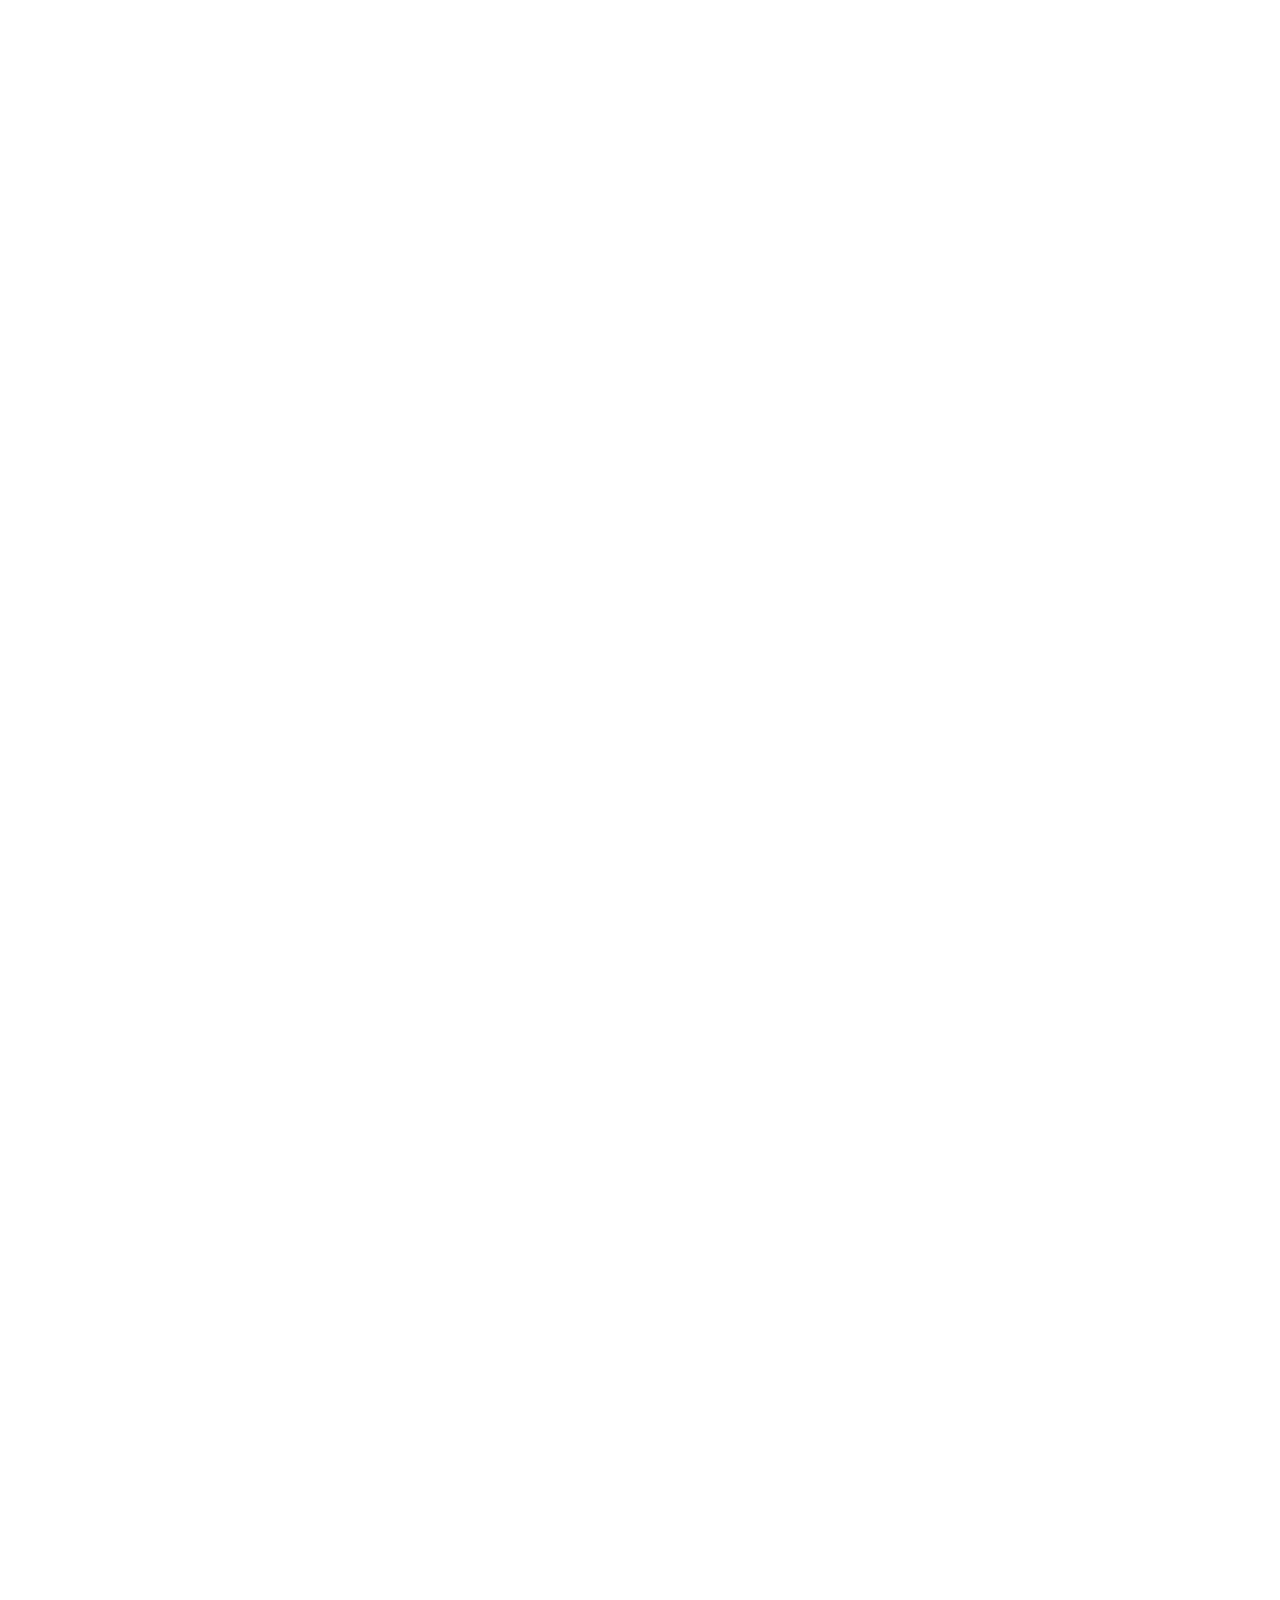
==== index.html @ 9fad54c3 "Update index.html" ====
<!DOCTYPE html>
<html lang="ru">

<head>

    <meta charset="UTF-8">

    <meta
        name="viewport"
        content="width=device-width, initial-scale=1.0"
    >

    <title>ZXCAER</title>

    <link
        rel="stylesheet"
        href="style.css"
    >


<style id="zxcaer-footer-social-style">
/* Footer — компактные соцсети как на референсе */
footer.zxcaer-footer {
    width: 100% !important;
    min-height: 180px !important;
    height: 180px !important;
    margin: 0 !important;
    padding: 0 24px 28px !important;
    background: #fff !important;
    color: #111 !important;
    border-top: 1px solid #dedede !important;
    display: flex !important;
    flex-direction: column !important;
    align-items: center !important;
    justify-content: space-between !important;
    box-sizing: border-box !important;
}

.zxcaer-footer-socials {
    width: 100%;
    padding-top: 16px;
    display: flex;
    align-items: center;
    justify-content: center;
    gap: 22px;
}

.zxcaer-footer-social {
    width: 22px !important;
    height: 22px !important;
    padding: 0 !important;
    margin: 0 !important;
    display: inline-flex !important;
    align-items: center !important;
    justify-content: center !important;
    color: #111 !important;
    background: transparent !important;
    border: 0 !important;
    box-shadow: none !important;
    text-decoration: none !important;
    transition: transform .2s ease, opacity .2s ease !important;
}

.zxcaer-footer-social svg {
    width: 18px !important;
    height: 18px !important;
    display: block !important;
    fill: currentColor !important;
    stroke: currentColor !important;
}

.zxcaer-footer-social:hover {
    transform: translateY(-2px) !important;
    opacity: .65 !important;
}

.zxcaer-footer-bottom {
    display: flex;
    align-items: center;
    justify-content: center;
    flex-wrap: wrap;
    gap: 9px;
    color: #777;
    font-size: 10px;
    line-height: 1.5;
    letter-spacing: .02em;
    text-align: center;
}

.zxcaer-footer-bottom span {
    white-space: nowrap;
}

@media (max-width: 600px) {
    footer.zxcaer-footer {
        min-height: 150px !important;
        height: 150px !important;
        padding-bottom: 20px !important;
    }

    .zxcaer-footer-socials {
        gap: 18px;
        padding-top: 14px;
    }

    .zxcaer-footer-bottom {
        font-size: 9px;
        gap: 6px;
    }
}
</style>


<style id="zxcaer-footer-v2-style">
footer.zxcaer-footer {
    min-height: 205px !important;
    height: 205px !important;
    padding: 0 24px 36px !important;
    justify-content: space-between !important;
}

.zxcaer-footer-socials {
    padding-top: 20px !important;
    gap: 24px !important;
}

.zxcaer-footer-social {
    width: 24px !important;
    height: 24px !important;
    color: #111 !important;
}

.zxcaer-footer-social svg {
    width: 20px !important;
    height: 20px !important;
}

.zxcaer-footer-bottom {
    width: 100%;
    max-width: 1100px;
    gap: 8px !important;
    color: #777 !important;
    font-size: 10px !important;
}

.zxcaer-footer-policy {
    color: #777 !important;
    text-decoration: none !important;
    transition: color .2s ease !important;
}

.zxcaer-footer-policy:hover {
    color: #111 !important;
}

@media (max-width: 700px) {
    footer.zxcaer-footer {
        height: auto !important;
        min-height: 185px !important;
        padding: 0 16px 25px !important;
    }

    .zxcaer-footer-socials {
        padding-top: 18px !important;
        gap: 20px !important;
    }

    .zxcaer-footer-bottom {
        max-width: 360px;
        line-height: 1.9 !important;
    }
}
</style>


<style id="zxcaer-policy-modal-style">
.zxcaer-policy-overlay{
    position:fixed;
    inset:0;
    background:rgba(0,0,0,.48);
    display:none;
    align-items:center;
    justify-content:center;
    z-index:100000;
    padding:20px;
    backdrop-filter:blur(4px);
}
.zxcaer-policy-overlay.is-open{display:flex;}
.zxcaer-policy-modal{
    position:relative;
    width:min(760px,100%);
    max-height:min(720px,calc(100vh - 40px));
    overflow:auto;
    background:#fff;
    color:#111;
    border:1px solid #ddd;
    box-shadow:0 24px 80px rgba(0,0,0,.2);
    padding:34px 38px 38px;
}
.zxcaer-policy-close{
    position:absolute;
    top:12px;
    right:14px;
    width:34px;
    height:34px;
    border:0;
    background:transparent;
    color:#111;
    font-size:25px;
    line-height:1;
    cursor:pointer;
}
.zxcaer-policy-kicker{
    margin:0 0 8px;
    color:#888;
    font-size:9px;
    letter-spacing:.18em;
    text-transform:uppercase;
}
.zxcaer-policy-title{
    margin:0 0 24px;
    font-size:24px;
    font-weight:500;
    letter-spacing:-.02em;
}
.zxcaer-policy-content{
    color:#555;
    font-size:13px;
    line-height:1.75;
}
.zxcaer-policy-content h3{
    margin:22px 0 7px;
    color:#111;
    font-size:13px;
    font-weight:600;
}
.zxcaer-policy-content p{margin:0 0 10px;}
.zxcaer-policy-content ul{margin:7px 0 14px;padding-left:20px;}
.zxcaer-policy-content li{margin:4px 0;}
body.zxcaer-policy-lock{overflow:hidden;}
@media(max-width:600px){
    .zxcaer-policy-overlay{padding:10px;}
    .zxcaer-policy-modal{
        max-height:calc(100vh - 20px);
        padding:28px 20px 24px;
    }
    .zxcaer-policy-title{font-size:20px;padding-right:28px;}
    .zxcaer-policy-content{font-size:12px;line-height:1.65;}
}
</style>


<style id="zxcaer-discount-position-fix">
/* DISCOUNT BADGE — RIGHT TOP, STATUS STAYS LEFT */
.product-image {
    position: relative !important;
}
.product-image .product-status-badge {
    left: 18px !important;
    right: auto !important;
    top: 18px !important;
    z-index: 100 !important;
}
.product-image .product-discount-badge {
    position: absolute !important;
    top: 18px !important;
    right: 18px !important;
    left: auto !important;
    bottom: auto !important;
    z-index: 99999 !important;
    display: inline-flex !important;
    visibility: visible !important;
    opacity: 1 !important;
    transform: none !important;
    pointer-events: none !important;
    align-items: center !important;
    justify-content: center !important;
    min-height: 28px !important;
    padding: 0 12px !important;
    border-radius: 999px !important;
    background: #e52b2b !important;
    color: #fff !important;
    font-size: 10px !important;
    font-weight: 700 !important;
    line-height: 1 !important;
    white-space: nowrap !important;
    box-sizing: border-box !important;
}
@media (max-width: 600px) {
    .product-image .product-discount-badge {
        top: 12px !important;
        right: 12px !important;
    }
    .product-image .product-status-badge {
        top: 12px !important;
        left: 12px !important;
    }
}
</style>
<script>
(function(){
    function fixDiscountBadges(){
        document.querySelectorAll('.product-image').forEach(function(box){
            var badge = box.querySelector('.product-discount-badge');
            if(!badge) return;
            badge.style.setProperty('position','absolute','important');
            badge.style.setProperty('top', window.innerWidth <= 600 ? '12px' : '18px','important');
            badge.style.setProperty('right', window.innerWidth <= 600 ? '12px' : '18px','important');
            badge.style.setProperty('left','auto','important');
            badge.style.setProperty('z-index','99999','important');
            badge.style.setProperty('display','inline-flex','important');
            badge.style.setProperty('visibility','visible','important');
            badge.style.setProperty('opacity','1','important');
        });
    }
    document.addEventListener('DOMContentLoaded', fixDiscountBadges);
    window.addEventListener('load', fixDiscountBadges);
    setTimeout(fixDiscountBadges, 500);
    setTimeout(fixDiscountBadges, 1500);
    setTimeout(fixDiscountBadges, 3000);
    new MutationObserver(fixDiscountBadges).observe(document.body,{childList:true,subtree:true});
})();
</script>

</head>

<body>
    <div id="siteIntro">
    <div id="siteIntroContent">
        <div id="siteIntroLogo"><img src="images/loading-logo.png" alt="ZXCAER"></div>
        <div id="siteIntroLoading">ЗАГРУЗКА</div>
    </div>
</div>

<script>
(function () {
    window.addEventListener("pageshow", function () {
        let showReturnLoader = false;
        try {
            showReturnLoader = sessionStorage.getItem("zxcaerShowReturnLoader") === "1";
            if (showReturnLoader) sessionStorage.removeItem("zxcaerShowReturnLoader");
        } catch (error) {}
        if (!showReturnLoader) return;

        let intro = document.getElementById("siteIntro");
        if (!intro) {
            intro = document.createElement("div");
            intro.id = "siteIntro";
            intro.innerHTML = '<div id="siteIntroContent"><div id="siteIntroLogo"><img src="images/loading-logo.png" alt="ZXCAER"></div><div id="siteIntroLoading">ЗАГРУЗКА</div></div>';
            document.body.appendChild(intro);
        }
        intro.classList.remove("hide");
        window.setTimeout(function () {
            intro.classList.add("hide");
            window.setTimeout(function () {
                if (intro.parentNode) intro.remove();
            }, 900);
        }, 1500);
    });
})();
</script>

<div class="page-loader"></div>


<!-- =========================================
     CART OVERLAY
========================================= -->

<div
    class="cart-overlay"
    id="cartOverlay"
></div>


<!-- =========================================
     PRODUCT MODAL OVERLAY
========================================= -->

<div
    class="product-modal-overlay"
    id="productModalOverlay"
></div>


<!-- =========================================
     ORDER MODAL OVERLAY
========================================= -->

<div
    class="order-modal-overlay"
    id="orderModalOverlay"
></div>


<!-- =========================================
     PRODUCT MODAL
========================================= -->

<div
    class="product-modal"
    id="productModal"
>

    <button
        class="product-modal-close"
        id="productModalClose"
    >
        ×
    </button>


    <div class="product-modal-content">


        <div class="product-modal-image">

            <img
                id="modalProductImage"
                src=""
                alt=""
            >

        </div>


        <div class="product-modal-info">


            <div>

                <div
                    class="modal-product-name"
                    id="modalProductName"
                >
                    ZXCAER - ZIP
                </div>

                <div
                    class="modal-product-price"
                    id="modalProductPrice"
                >
                    ₴2,300.00
                </div>

            </div>


            <div class="modal-section">

                <h3>
                    Best quality / найкраща якість
                </h3>

                <ul>

                    <li>
                        преміум тканина 100% хлопок
                    </li>

                    <li>
                        вишивка
                    </li>

                    <li>
                        фірмова упаковка
                    </li>

                    <li>
                        бірки
                    </li>

                </ul>

            </div>


            <div class="modal-section">

                <h3>
                    ПРАННЯ 30°C
                </h3>

                <ul>

                    <li>
                        ПРАТИ НАВИВОРІТ
                    </li>

                    <li>
                        НЕ ВІДБІЛЮВАТИ
                    </li>

                    <li>
                        ТЕМНІ КОЛЬОРИ ОКРЕМО
                    </li>

                </ul>

            </div>


            <button
                class="modal-add-button"
                id="modalAddButton"
            >
                ADD TO CART
            </button>


        </div>

    </div>

</div>


<!-- =========================================
     ORDER MODAL
========================================= -->

<div
    class="order-modal"
    id="orderModal"
>

    <button
        class="order-modal-close"
        id="orderModalClose"
    >
        ×
    </button>


    <div class="order-modal-inner">


        <div class="order-modal-title">

            <span>
                CHECKOUT
            </span>

            <h2>
                ОФОРМЛЕНИЕ ЗАКАЗА
            </h2>

        </div>


        <form
            id="orderForm"
            autocomplete="on"
        >


            <!-- PERSONAL DATA -->

            <div class="order-form-section">

                <div class="order-section-title">
                    КОНТАКТНЫЕ ДАННЫЕ
                </div>


                <label>

                    <span>ІМ’Я *</span>
                    <input type="text" id="customerName" name="firstName"
                           placeholder="Ваше ім’я" autocomplete="given-name" required>

                </label>

                <label>

                    <span>ПРІЗВИЩЕ *</span>
                    <input type="text" id="customerSurname" name="surname"
                           placeholder="Ваше прізвище" autocomplete="family-name" required>

                </label>


                <label>

                    <span>
                        ТЕЛЕФОН *
                    </span>

                    <input
                        type="tel"
                        id="customerPhone"
                        name="phone"
                        placeholder="+380 XX XXX XX XX"
                        required
                    >

                </label>


                <label>

                    <span>
                        TELEGRAM USERNAME *
                    </span>

                    <input
                        type="text"
                        id="customerTelegram"
                        name="telegram"
                        placeholder="@username"
                        required
                    >

                    <small>
                        Обязательно укажите ваш Telegram username
                    </small>

                </label>

            </div>


            <!-- DELIVERY -->

            <div class="order-form-section">

                <div class="order-section-title">
                    ДОСТАВКА
                </div>


                <label>

                    <span>
                        ГОРОД *
                    </span>

                    <input
                        type="text"
                        id="customerCity"
                        name="city"
                        placeholder="Ваш город"
                        required
                    >

                </label>


                <label>

                    <span>
                        СПОСОБ ДОСТАВКИ *
                    </span>

                    <select
                        id="deliveryMethod"
                        name="delivery"
                        required
                    >

                        <option
                            value=""
                            selected
                            disabled
                        >
                            Выберите доставку
                        </option>

                        <option value="Новая Почта">
                            Новая Почта
                        </option>

                        <option value="Укрпочта">
                            Укрпочта
                        </option>

                    </select>

                </label>


                <!-- NOVA POSHTA -->

                <div id="novaPoshtaField" class="conditional-field">
                    <label>
                        <span>ТИП ДОСТАВКИ *</span>
                        <select id="novaPoshtaType" name="novaPoshtaType">
                            <option value="" selected disabled>Оберіть поштомат або відділення</option>
                            <option value="Поштомат">Поштомат</option>
                            <option value="Відділення">Відділення</option>
                        </select>
                    </label>

                    <div id="novaPoshtaLockerField" class="conditional-field">
                        <label>
                            <span>НОМЕР ПОШТОМАТА *</span>
                            <input type="text" id="novaPoshtaLockerNumber" name="novaPoshtaLockerNumber"
                                   placeholder="Наприклад: 12345">
                        </label>
                        <label>
                            <span>АДРЕСА ПОШТОМАТА *</span>
                            <input type="text" id="novaPoshtaLockerAddress" name="novaPoshtaLockerAddress"
                                   placeholder="Адреса поштомата">
                        </label>
                    </div>

                    <div id="novaPoshtaBranchField" class="conditional-field">
                        <label>
                            <span>НОМЕР ВІДДІЛЕННЯ *</span>
                            <input type="text" id="novaPoshtaBranchNumber" name="novaPoshtaBranchNumber"
                                   placeholder="Наприклад: 15">
                        </label>
                        <label>
                            <span>АДРЕСА ВІДДІЛЕННЯ *</span>
                            <input type="text" id="novaPoshtaBranchAddress" name="novaPoshtaBranchAddress"
                                   placeholder="Адреса відділення">
                        </label>
                    </div>
                </div>


                <!-- UKRPOSHTA -->

                <div
                    id="ukrPoshtaField"
                    class="conditional-field"
                >

                    <label>

                        <span>
                            ПОЧТОВЫЙ ИНДЕКС *
                        </span>

                        <input
                            type="text"
                            id="ukrPoshtaIndex"
                            name="ukrPoshtaIndex"
                            placeholder="Например: 61001"
                        >

                    </label>

                </div>


                <label>

                    <span>
                        КОММЕНТАРИЙ
                    </span>

                    <textarea
                        id="customerComment"
                        name="comment"
                        placeholder="Дополнительная информация к заказу"
                        rows="3"
                    ></textarea>

                </label>

            </div>


            <!-- ORDER SUMMARY -->

            <div class="order-summary">

                <div class="order-summary-title">
                    ВАШ ЗАКАЗ
                </div>


                <div
                    class="order-summary-items"
                    id="orderSummaryItems"
                >
                </div>


                <div class="order-summary-total">

                    <span>
                        TOTAL
                    </span>

                    <strong id="orderSummaryTotal">
                        ₴0.00
                    </strong>

                </div>

            </div>


            <button
                type="submit"
                class="submit-order-button"
            >
                ОФОРМИТЬ ЗАКАЗ
            </button>


        </form>

    </div>

</div>


<!-- =========================================
     CART
========================================= -->

<aside
    class="cart-drawer"
    id="cartDrawer"
>

    <div class="cart-header">

        <div class="cart-title">
            YOUR CART
        </div>

        <button
            class="cart-close"
            id="cartClose"
        >
            ×
        </button>

    </div>


    <div
        class="cart-items"
        id="cartItems"
    >

        <div class="empty-cart">
            YOUR CART IS EMPTY
        </div>

    </div>


    <div class="cart-bottom">

        <div class="cart-total-row">

            <span>
                TOTAL
            </span>

            <strong id="cartTotal">
                ₴0.00
            </strong>

        </div>


        <button
            class="buy-button"
            id="buyButton"
        >
            BUY NOW
        </button>

    </div>

</aside>


<!-- =========================================
     HEADER
========================================= -->

<header class="header">


    <nav class="nav-left">

        <a href="#home">
            Home
        </a>

        <a href="#catalog">
            Catalog
        </a>

    </nav>


    <a
        href="#home"
        class="logo"
    >
        <img class="brand-logo" src="images/logo.png" alt="ZXCAER">
    </a>


    <div class="nav-right">

        <button
            class="icon account"
            id="accountButton"
            aria-label="Account"
            type="button"
        >
            <svg viewBox="0 0 24 24" aria-hidden="true">
                <circle cx="12" cy="8" r="3.5"></circle>
                <path d="M5 20c.8-4 3.1-6 7-6s6.2 2 7 6"></path>
            </svg>
        </button>

        <button
            class="icon cart"
            id="cartButton"
            aria-label="Shopping cart"
        >

            <svg
                viewBox="0 0 24 24"
            >

                <path
                    d="M4 8H20L18.8 20H5.2L4 8Z"
                ></path>

                <path
                    d="M8 8C8 3 16 3 16 8"
                ></path>

            </svg>


            <span
                class="cart-count"
                id="cartCount"
            >
                0
            </span>

        </button>

    </div>

</header>


<!-- =========================================
     MAIN
========================================= -->

<main id="home">


    <!-- HERO -->

    <section class="hero">

        <img
            src="images/hero-banner.gif"
            alt="ZXCAER New Drop"
        >

        <div class="hero-overlay"></div>

        <div class="hero-text">

            <h1>
                NEW DROP OUT NOW
            </h1>

        </div>

    </section>


    <!-- CATALOG -->

    <section
        class="catalog"
        id="catalog"
    >

        <div class="products">


            <!-- PRODUCT 01 -->

            <article
                class="product reveal"
                data-id="1"
                data-name="🩸 ZXCAER - ZIP"
                data-price="2300"
                data-image="images/hoodie-01-front.jpg"
            >

                <div
                    class="product-image"
                    data-product="true"
                >

                    <span class="product-status-badge" data-status="available">
                        В НАЯВНОСТІ
                    </span>

                    <img
                        class="front"
                        src="images/hoodie-01-front.jpg"
                        alt="🩸 ZXCAER - ZIP"
                    >

                    <img
                        class="back"
                        src="images/hoodie-01-back.jpg"
                        alt="🩸 ZXCAER - ZIP Back"
                    >


                </div>

                <div class="product-info">

                    <span>
                        🩸 ZXCAER - ZIP
                    </span>

                    <strong>
                        ₴2,300.00
                    </strong>

                </div>

            </article>


            <!-- PRODUCT 02 -->

            <article
                class="product reveal"
                data-id="2"
                data-name="🩸 ZXCAER - ZIP"
                data-price="2300"
                data-image="images/hoodie-02-front.jpg"
            >

                <div
                    class="product-image"
                    data-product="true"
                >

                    <span class="product-status-badge" data-status="available">
                        В НАЯВНОСТІ
                    </span>

                    <img
                        class="front"
                        src="images/hoodie-02-front.jpg"
                        alt="🩸 ZXCAER - ZIP"
                    >

                    <img
                        class="back"
                        src="images/hoodie-02-back.jpg"
                        alt="🩸 ZXCAER - ZIP Back"
                    >


                </div>

                <div class="product-info">

                    <span>
                        🩸 ZXCAER - ZIP
                    </span>

                    <strong>
                        ₴2,300.00
                    </strong>

                </div>

            </article>


            <!-- PRODUCT 03 -->

            <article
                class="product reveal"
                data-id="3"
                data-name="🩸 ZXCAER - HUDI"
                data-price="2150"
                data-image="images/hoodie-03-front.jpg"
            >

                <div
                    class="product-image"
                    data-product="true"
                >

                    <span class="product-status-badge" data-status="available">
                        В НАЯВНОСТІ
                    </span>

                    <img
                        class="front"
                        src="images/hoodie-03-front.jpg"
                        alt="🩸 ZXCAER - HUDI"
                    >

                    <img
                        class="back"
                        src="images/hoodie-03-back.jpg"
                        alt="🩸 ZXCAER - HUDI Back"
                    >


                </div>

                <div class="product-info">

                    <span>
                        🩸 ZXCAER - HUDI
                    </span>

                    <strong>
                        ₴2,150.00
                    </strong>

                </div>

            </article>


            <!-- PRODUCT 04 -->

            <article
                class="product reveal"
                data-id="4"
                data-name="🩸 ZXCAER - HUDI"
                data-price="2150"
                data-image="images/hoodie-04-front.jpg"
            >

                <div
                    class="product-image"
                    data-product="true"
                >

                    <span class="product-status-badge" data-status="available">
                        В НАЯВНОСТІ
                    </span>

                    <img
                        class="front"
                        src="images/hoodie-04-front.jpg"
                        alt="🩸 ZXCAER - HUDI"
                    >

                    <img
                        class="back"
                        src="images/hoodie-04-back.jpg"
                        alt="🩸 ZXCAER - HUDI Back"
                    >


                </div>

                <div class="product-info">

                    <span>
                        🩸 ZXCAER - HUDI
                    </span>

                    <strong>
                        ₴2,150.00
                    </strong>

                </div>

            </article>


            <!-- PRODUCT 05 -->

            <article
                class="product reveal"
                data-id="5"
                data-name="🩸 ZXCAER - Tishka"
                data-price="1100"
                data-image="images/hoodie-05-front.jpg"
            >

                <div
                    class="product-image"
                    data-product="true"
                >

                    <span class="product-status-badge" data-status="available">
                        В НАЯВНОСТІ
                    </span>

                    <img
                        class="front"
                        src="images/hoodie-05-front.jpg"
                        alt="🩸 ZXCAER - Tishka"
                    >

                    <img
                        class="back"
                        src="images/hoodie-05-back.jpg"
                        alt="🩸 ZXCAER - Tishka Back"
                    >


                </div>

                <div class="product-info">

                    <span>
                        🩸 ZXCAER - Tishka
                    </span>

                    <strong>
                        ₴1,100.00
                    </strong>

                </div>

            </article>


            <!-- PRODUCT 06 -->

            <article
                class="product reveal"
                data-id="6"
                data-name="ZXCAER - Tishka 06"
                data-price="1100"
                data-image="images/hoodie-06-front.jpg"
            >

                <div
                    class="product-image"
                    data-product="true"
                >

                    <span class="product-status-badge" data-status="available">
                        В НАЯВНОСТІ
                    </span>

                    <img
                        class="front"
                        src="images/hoodie-06-front.jpg"
                        alt="ZXCAER - Tishka 06"
                    >

                    <img
                        class="back"
                        src="images/hoodie-06-back.jpg"
                        alt="ZXCAER - Tishka 06 Back"
                    >


                </div>

                <div class="product-info">

                    <span>
                        ZXCAER - Tishka 06
                    </span>

                    <strong>
                        ₴1,100.00
                    </strong>

                </div>

            </article>


        </div>


        <div class="view-all-container">

            <a
                href="#catalog"
                class="view-all"
            >

                VIEW ALL

                <span>
                    &gt;&gt;&gt;
                </span>

            </a>

        </div>


    </section>


    <section
        class="white-fade"
        aria-hidden="true"
    ></section>


</main>


<footer class="zxcaer-footer">
    <div class="zxcaer-footer-socials">
        <!-- Instagram -->
        <a
            class="zxcaer-footer-social"
            href="https://www.instagram.com/zxcaer.ua?stkn=enQ3MDU5NDIzczBt&utm_source=qr"
            target="_blank"
            rel="noopener noreferrer"
            aria-label="Instagram"
        >
            <svg viewBox="0 0 24 24" aria-hidden="true">
                <rect x="3.2" y="3.2" width="17.6" height="17.6" rx="5"
                      fill="none" stroke="currentColor" stroke-width="1.8"/>
                <circle cx="12" cy="12" r="4.1"
                        fill="none" stroke="currentColor" stroke-width="1.8"/>
                <circle cx="17.35" cy="6.65" r="1.2" fill="currentColor"/>
            </svg>
        </a>

        <!-- Telegram -->
        <a
            class="zxcaer-footer-social"
            href="https://t.me/zxcaerua"
            target="_blank"
            rel="noopener noreferrer"
            aria-label="Telegram"
        >
            <svg viewBox="0 0 24 24" aria-hidden="true">
                <path d="M21.4 4.6 18.2 20c-.24 1.09-.89 1.36-1.8.85l-5-3.69-2.41 2.32c-.27.27-.5.5-1.02.5l.36-5.1 9.28-8.38c.4-.36-.09-.56-.62-.2L5.52 13.56.57 12.01c-1.08-.34-1.1-1.08.23-1.57L20.14 2.9c.9-.34 1.69.2 1.26 1.7Z"
                      fill="currentColor"/>
            </svg>
        </a>
    </div>

    <div class="zxcaer-footer-bottom">
        <span>© 2026, ZXCAER</span>
        <span>·</span>
        <a href="#" class="zxcaer-footer-policy">Политика конфиденциальности</a>
        <span>·</span>
        <a href="#" class="zxcaer-footer-policy">Политика возврата средств</a>
        <span>·</span>
        <a href="#" class="zxcaer-footer-policy">Условия предоставления услуги</a>
        <span>·</span>
        <a href="#" class="zxcaer-footer-policy">Контактная информация</a>
        <span>·</span>
        <a href="#" class="zxcaer-footer-policy">Политика доставки</a>
    </div>
</footer>


<!-- ZXCAER: Supabase + dynamic products + site script -->
<script src="https://cdn.jsdelivr.net/npm/@supabase/supabase-js@2"></script>

<script>
const ZXCAER_SUPABASE_URL = "https://gxkmnkphocqvlhnerkix.supabase.co";
const ZXCAER_SUPABASE_KEY = "sb_publishable_B3hq0yrXvptyr4KT7dCczg_5VVVeup_";

const zxcaerSupabase = window.supabase.createClient(
    ZXCAER_SUPABASE_URL,
    ZXCAER_SUPABASE_KEY
);

let zxcaerScriptStarted = false;
let zxcaerProductsLoaded = false;

function escapeZXCAER(value) {
    return String(value ?? "")
        .replaceAll("&", "&amp;")
        .replaceAll("<", "&lt;")
        .replaceAll(">", "&gt;")
        .replaceAll('"', "&quot;")
        .replaceAll("'", "&#039;");
}

function getZXCAERImageUrl(path) {
    if (!path) return "";

    if (path.startsWith("https://") || path.startsWith("http://")) {
        return path;
    }

    if (path.startsWith("images/")) {
        return path;
    }

    return zxcaerSupabase.storage
        .from("product-images")
        .getPublicUrl(path).data.publicUrl;
}

/*
 * script.js внутри ждёт DOMContentLoaded.
 * Мы загружаем его после товаров и запускаем
 * его обработчик вручную, не вызывая повторно
 * наш Supabase-загрузчик.
 */
function loadOldZXCAERScript() {
    if (zxcaerScriptStarted) return;

    zxcaerScriptStarted = true;

    const script = document.createElement("script");
    script.src = "script.js";

    script.onload = function () {
        const intro = document.getElementById("siteIntro");

        /*
         * script.js добавляет обработчик DOMContentLoaded.
         * На этот момент настоящий DOMContentLoaded уже прошёл,
         * поэтому временно запускаем только обработчики,
         * которые уже были зарегистрированы script.js.
         */
        const ownLoader = window.__zxcaerOwnDOMContentLoadedHandler;

        if (ownLoader) {
            document.removeEventListener("DOMContentLoaded", ownLoader);
        }

        document.dispatchEvent(new Event("DOMContentLoaded"));

        if (ownLoader) {
            document.addEventListener("DOMContentLoaded", ownLoader);
        }

        /*
         * В script.js intro привязан к window.load.
         * Настоящий load тоже уже мог произойти.
         */
        window.dispatchEvent(new Event("load"));

        if (intro) {
            setTimeout(() => {
                document.body.classList.add("site-loaded");
                intro.classList.add("hide");

                setTimeout(() => {
                    if (intro.parentNode) {
                        intro.remove();
                    }
                }, 900);
            }, 1500);
        }
    };

    script.onerror = function () {
        console.error("ZXCAER: не удалось загрузить script.js");

        document.body.classList.add("site-loaded");

        const intro = document.getElementById("siteIntro");
        if (intro) {
            intro.classList.add("hide");
            setTimeout(() => {
                if (intro.parentNode) intro.remove();
            }, 900);
        }
    };

    document.body.appendChild(script);
}

async function loadZXCAERProducts() {
    if (zxcaerProductsLoaded) return;

    try {
        const { data, error } = await zxcaerSupabase
            .from("products")
            .select("*")
            .eq("is_visible", true)
            .order("sort_order", { ascending: true });

        if (error) {
            console.error("ZXCAER products error:", error);
            loadOldZXCAERScript();
            return;
        }

        /*
         * Если таблица пока пустая, оставляем
         * встроенные товары как резерв.
         */
        if (!Array.isArray(data) || data.length === 0) {
            loadOldZXCAERScript();
            return;
        }

        /* Если уже включился резервный режим,
           не заменяем карточки после запуска script.js. */
        if (zxcaerScriptStarted) {
            return;
        }

        const productsContainer = document.querySelector(".products");

        if (!productsContainer) {
            loadOldZXCAERScript();
            return;
        }

        productsContainer.innerHTML = "";

        data.forEach((product) => {
            const frontImage = getZXCAERImageUrl(product.front_image);
            const backImage = getZXCAERImageUrl(product.back_image);
            const status = product.status || "available";

            const originalPrice = Number(product.price || 0);
            const discountPercent = Math.min(100, Math.max(0, Number(product.discount_percent || 0)));
            const discountEndTimestamp = product.discount_end_at ? new Date(product.discount_end_at).getTime() : 0;
            const discountActive = discountPercent > 0 && discountEndTimestamp > Date.now();
            const currentPrice = discountActive
                ? Math.round(originalPrice * (1 - discountPercent / 100) * 100) / 100
                : originalPrice;

            const statusLabels = {
                available: "В НАЯВНОСТІ",
                sold_out: "РОЗПРОДАНО",
                sale: "РОЗПРОДАЖ",
                coming_soon: "СКОРО"
            };

            const article = document.createElement("article");

            article.className = "product reveal";
            article.dataset.id = product.id || "";
            article.dataset.name = product.name || "";
            article.dataset.price = currentPrice;
            article.dataset.originalPrice = originalPrice;
            article.dataset.discountPercent = discountActive ? discountPercent : 0;
            article.dataset.discountEndAt = discountActive ? product.discount_end_at : "";
            article.dataset.image = frontImage;
            article.dataset.status = status;

            article.innerHTML = `
                <div class="product-image" data-product="true">
                    ${discountActive ? `<span class="product-discount-badge" style="position:absolute !important; top:18px !important; right:18px !important; left:auto !important; bottom:auto !important; z-index:20 !important; display:inline-flex !important; align-items:center !important; justify-content:center !important; padding:7px 10px !important; border-radius:999px !important; background:#e52b2b !important; color:#fff !important; font-size:10px !important; font-weight:700 !important; line-height:1 !important; white-space:nowrap !important; pointer-events:none !important;">СКИДКА −${discountPercent}%</span>` : ""}

                    <span class="product-status-badge status-${escapeZXCAER(status)}">
                        ${escapeZXCAER(statusLabels[status] || statusLabels.available)}
                    </span>

                    <img
                        class="front"
                        src="${escapeZXCAER(frontImage)}"
                        alt="${escapeZXCAER(product.name)}"
                    >

                    ${backImage ? `
                        <img
                            class="back"
                            src="${escapeZXCAER(backImage)}"
                            alt="${escapeZXCAER(product.name)} Back"
                        >
                    ` : ""}
                </div>

                <div class="product-info">
                    <span class="product-card-name">
                        ${escapeZXCAER(product.name)}
                    </span>

                    <div class="product-pricing">
                        <strong class="${discountActive ? "discount-current-price" : ""}">
                            ₴${currentPrice.toLocaleString("uk-UA", { minimumFractionDigits: 2, maximumFractionDigits: 2 })}
                        </strong>
                        ${discountActive ? `<del class="discount-old-price">₴${originalPrice.toLocaleString("uk-UA", { minimumFractionDigits: 2, maximumFractionDigits: 2 })}</del>` : ""}
                    </div>
                </div>
            `;

            productsContainer.appendChild(article);
        });

        zxcaerProductsLoaded = true;
        loadOldZXCAERScript();

    } catch (error) {
        console.error("ZXCAER Supabase error:", error);
        loadOldZXCAERScript();
    }
}

/*
 * Сохраняем ссылку на наш собственный обработчик,
 * чтобы искусственный DOMContentLoaded не вызвал
 * повторную загрузку Supabase.
 */
window.__zxcaerOwnDOMContentLoadedHandler = loadZXCAERProducts;

/*
 * Аварийный таймер:
 * сайт не должен оставаться белым, даже если
 * Supabase отвечает слишком долго.
 */
setTimeout(() => {
    if (!zxcaerScriptStarted) {
        loadOldZXCAERScript();
    }

    document.body.classList.add("site-loaded");

    const intro = document.getElementById("siteIntro");

    if (intro) {
        intro.classList.add("hide");

        setTimeout(() => {
            if (intro.parentNode) intro.remove();
        }, 900);
    }
}, 4000);

/*
 * Загружаем товары после того, как HTML готов.
 */
if (document.readyState === "loading") {
    document.addEventListener(
        "DOMContentLoaded",
        loadZXCAERProducts,
        { once: true }
    );
} else {
    loadZXCAERProducts();
}
</script>


<!-- =========================================
     ACCOUNT MODAL
========================================= -->
<div class="account-overlay" id="accountOverlay"></div>

<section class="account-modal" id="accountModal" aria-hidden="true">
    <button class="account-modal-close" id="accountModalClose" type="button" aria-label="Close">×</button>

    <div class="account-modal-inner">
        <div class="account-title">ACCOUNT</div>

        <div class="account-tabs" id="accountTabs">
            <button type="button" class="account-tab active" data-account-tab="login">ВОЙТИ</button>
            <button type="button" class="account-tab" data-account-tab="register">РЕГИСТРАЦИЯ</button>
        </div>

        <form class="account-form" id="accountForm" autocomplete="on">
            <label>
                <span>EMAIL</span>
                <input id="accountEmail" type="email" autocomplete="email" placeholder="you@example.com" required>
            </label>
            <label>
                <span>ПАРОЛЬ</span>
                <input id="accountPassword" type="password" autocomplete="current-password" placeholder="••••••••" minlength="6" required>
            </label>
            <button class="account-submit" id="accountSubmit" type="submit">ВОЙТИ</button>
        </form>

        <div class="account-message" id="accountMessage" role="status"></div>

        <div class="account-logged" id="accountLogged" hidden>
            <div class="account-logged-label">ВИ УВІЙШЛИ ЯК</div>
            <div class="account-user-email" id="accountUserEmail"></div>
            <button class="account-logout" id="accountLogout" type="button">ВИЙТИ</button>
        </div>
    </div>
</section>


<!-- ZXCAER POLICY MODAL -->
<div class="zxcaer-policy-overlay" id="zxcaerPolicyOverlay" aria-hidden="true">
    <div class="zxcaer-policy-modal" role="dialog" aria-modal="true" aria-labelledby="zxcaerPolicyTitle">
        <button class="zxcaer-policy-close" id="zxcaerPolicyClose" type="button" aria-label="Закрыть">×</button>
        <div class="zxcaer-policy-kicker">ZXCAER</div>
        <h2 class="zxcaer-policy-title" id="zxcaerPolicyTitle"></h2>
        <div class="zxcaer-policy-content" id="zxcaerPolicyContent"></div>
    </div>
</div>

<script>
(function(){
    const overlay = document.getElementById("zxcaerPolicyOverlay");
    const closeBtn = document.getElementById("zxcaerPolicyClose");
    const title = document.getElementById("zxcaerPolicyTitle");
    const content = document.getElementById("zxcaerPolicyContent");

    const policies = {
        "Политика конфиденциальности": `
            <p>ZXCAER уважает вашу конфиденциальность и обрабатывает персональные данные только в объёме, необходимом для оформления и выполнения заказа.</p>
            <h3>Какие данные мы можем получать</h3>
            <p>Имя и фамилия, номер телефона, Telegram username, город, данные доставки и информация, которую вы добровольно указываете при оформлении заказа.</p>
            <h3>Для чего используются данные</h3>
            <p>Для связи с покупателем, подтверждения заказа, его комплектации, доставки и решения вопросов, связанных с покупкой.</p>
            <h3>Защита данных</h3>
            <p>Мы не продаём и не передаём ваши персональные данные третьим лицам, кроме случаев, когда это необходимо для выполнения доставки или предусмотрено законодательством.</p>
        `,
        "Политика возврата средств": `
            <p>Если у вас возникла проблема с полученным товаром, свяжитесь с ZXCAER как можно скорее после получения заказа.</p>
            <h3>Возврат</h3>
            <p>Возможность возврата или обмена зависит от состояния товара и конкретной ситуации. Товар должен сохранять первоначальный вид, комплектацию и бирки, если они были предусмотрены.</p>
            <h3>Связь с нами</h3>
            <p>Перед отправкой товара обратно обязательно свяжитесь с нами через Telegram или другой указанный в разделе контактов канал, чтобы согласовать порядок возврата.</p>
            <h3>Возврат средств</h3>
            <p>После согласования возврата и получения товара средства возвращаются согласованным способом в соответствии с условиями конкретного заказа.</p>
        `,
        "Условия предоставления услуги": `
            <p>Оформляя заказ на сайте ZXCAER, покупатель подтверждает, что ознакомился с информацией о товаре и предоставляет достоверные контактные данные.</p>
            <h3>Заказ</h3>
            <p>После оформления заказа с покупателем может быть проведено дополнительное подтверждение. Наличие товара и возможность его отправки подтверждаются перед выполнением заказа.</p>
            <h3>Цена</h3>
            <p>Стоимость товара указывается на сайте. Условия доставки могут зависеть от выбранного способа доставки и региона.</p>
            <h3>Ответственность покупателя</h3>
            <p>Покупатель отвечает за правильность указанных имени, телефона и данных доставки.</p>
        `,
        "Контактная информация": `
            <p>Если у вас есть вопросы по товарам, заказам, доставке или возврату, свяжитесь с ZXCAER.</p>
            <h3>Telegram</h3>
            <p><a href="https://t.me/zxcaerua" target="_blank" rel="noopener noreferrer">@zxcaerua</a></p>
            <h3>Instagram</h3>
            <p><a href="https://www.instagram.com/zxcaer.ua" target="_blank" rel="noopener noreferrer">@zxcaer.ua</a></p>
        `,
        "Политика доставки": `
            <p>ZXCAER осуществляет отправку заказов выбранным покупателем способом доставки, если такой способ доступен для указанного города.</p>
            <h3>Новая Почта</h3>
            <p>При оформлении заказа указывается город и выбранный тип доставки: отделение или поштомат. Номер и адрес должны быть указаны корректно.</p>
            <h3>Укрпочта</h3>
            <p>Для доставки Укрпочтой необходимо указать город и почтовый индекс, а также другую необходимую информацию в форме заказа.</p>
            <h3>Сроки</h3>
            <p>Срок отправки зависит от наличия товара и обработки заказа. После передачи отправления перевозчику дальнейшие сроки зависят от выбранной службы доставки.</p>
        `
    };

    function openPolicy(name){
        title.textContent = name;
        content.innerHTML = policies[name] || "<p>Информация пока недоступна.</p>";
        overlay.classList.add("is-open");
        overlay.setAttribute("aria-hidden","false");
        document.body.classList.add("zxcaer-policy-lock");
    }

    function closePolicy(){
        overlay.classList.remove("is-open");
        overlay.setAttribute("aria-hidden","true");
        document.body.classList.remove("zxcaer-policy-lock");
    }

    document.querySelectorAll(".zxcaer-footer-policy").forEach(link => {
        link.addEventListener("click", function(e){
            e.preventDefault();
            openPolicy(this.textContent.trim());
        });
    });

    closeBtn.addEventListener("click", closePolicy);
    overlay.addEventListener("click", e => {
        if(e.target === overlay) closePolicy();
    });
    document.addEventListener("keydown", e => {
        if(e.key === "Escape" && overlay.classList.contains("is-open")) closePolicy();
    });
})();
</script>

</body>

</html>
---- style.css ----
* {
    margin: 0;
    padding: 0;
    box-sizing: border-box;
}

html {
    scroll-behavior: smooth;
}

body {
    background: #fff;
    color: #111;
    font-family: Arial, Helvetica, sans-serif;
    overflow-x: hidden;
}

body.cart-open {
    overflow: hidden;
}

a {
    color: inherit;
    text-decoration: none;
}

button {
    font-family: inherit;
}


/* =========================================
   PAGE LOADER
========================================= */

.page-loader {
    position: fixed;
    inset: 0;
    background: #fff;
    z-index: 9999;
    pointer-events: none;

    animation:
        pageReveal 1.4s
        cubic-bezier(.77, 0, .18, 1)
        forwards;
}

@keyframes pageReveal {

    0% {
        transform: translateY(0);
    }

    100% {
        transform: translateY(-100%);
    }

}


/* =========================================
   HEADER
========================================= */

.header {

    height: 68px;
    width: 100%;

    display: grid;

    grid-template-columns:
        1fr
        auto
        1fr;

    align-items: center;

    padding: 0 34px;

    position: sticky;
    top: 0;

    z-index: 100;

    background: #000;

    backdrop-filter: blur(16px);
    -webkit-backdrop-filter: blur(16px);

    border-bottom: 1px solid #000;
}


/* =========================================
   NAV
========================================= */

.nav-left {

    display: flex;
    align-items: center;
    gap: 28px;
}

.nav-left a {

    font-size: 13px;
    font-weight: 500;
    color: #fff;

    transition:
        color .3s ease,
        transform .3s ease;
}

.nav-left a:hover {

    color: #fff;

    transform:
        translateY(-2px);
}


/* =========================================
   LOGO
========================================= */

.logo {

    display: block;

    font-size: 20px;
    font-weight: 900;

    letter-spacing: -2px;

    transition:
        transform .4s ease;
}

.logo:hover {

    transform:
        scale(1.07)
        rotate(-3deg);
}


/* =========================================
   CART ICON
========================================= */

.nav-right {

    justify-self: end;
}

.icon {

    width: 43px;
    height: 43px;

    border: 0;
    background: transparent;

    display: flex;
    align-items: center;
    justify-content: center;

    cursor: pointer;

    position: relative;

    transition:
        background .3s ease,
        transform .3s ease;
}

.icon:hover {

    background: #f5f5f5;

    transform:
        translateY(-2px);
}

.icon svg {

    width: 21px;
    height: 21px;

    fill: none;

    stroke: #fff;

    stroke-width: 1.5;

    stroke-linecap: round;
    stroke-linejoin: round;
}


/* =========================================
   CART COUNT
========================================= */

.cart-count {

    position: absolute;

    top: 1px;
    right: 0;

    min-width: 17px;
    height: 17px;

    padding: 0 4px;

    border-radius: 50px;

    display: flex;
    align-items: center;
    justify-content: center;

    background: #111;
    color: #fff;

    font-size: 9px;
    font-weight: 700;

    opacity: 0;

    transform:
        scale(.5);

    transition:
        opacity .25s ease,
        transform .25s ease;
}

.cart-count.active {

    opacity: 1;

    transform:
        scale(1);
}


/* =========================================
   HERO
========================================= */

.hero {

    position: relative;

    width: 100%;

    height:
        min(
            620px,
            calc(100vh - 92px)
        );

    min-height: 470px;

    overflow: hidden;

    background: #fff;
}

.hero img {

    width: 100%;
    height: 100%;

    display: block;

    object-fit: cover;

    transform: scale(1.05);

    animation:
        heroZoom 9s
        ease-out
        forwards;
}

@keyframes heroZoom {

    0% {
        transform: scale(1.05);
    }

    100% {
        transform: scale(1);
    }

}

.hero-overlay {

    position: absolute;
    inset: 0;

    background:
        linear-gradient(
            to bottom,
            rgba(0,0,0,.02),
            rgba(0,0,0,.22)
        );
}

.hero-text {

    position: absolute;

    left: 50%;
    bottom: 40px;

    transform:
        translateX(-50%);

    width: 90%;

    text-align: center;

    color: #fff;

    text-shadow:
        0 3px 20px
        rgba(0,0,0,.2);
}

.hero-text h1 {

    font-size:
        clamp(
            32px,
            4vw,
            58px
        );

    line-height: 1;

    font-weight: 800;

    letter-spacing: -2px;
}


/* =========================================
   CATALOG
========================================= */

.catalog {

    width: 100%;

    padding:
        90px 7vw 100px;

    background: #fff;

    scroll-margin-top: 90px;
}


/* =========================================
   PRODUCTS
========================================= */

.products {

    width: 100%;

    display: grid;

    grid-template-columns:
        repeat(3, minmax(0, 1fr));

    column-gap: 42px;
    row-gap: 75px;
}


/* =========================================
   PRODUCT
========================================= */

.product {

    min-width: 0;
    width: 94%;
    justify-self: center;
    background: #fff;
}


/* =========================================
   PRODUCT IMAGE
========================================= */

.product-image {

    position: relative;

    width: 100%;

    aspect-ratio:
        1 / 1.06;

    overflow: hidden;

    background: #fff;

    cursor: pointer;
}

.product-image img {

    position: absolute;

    inset: 0;

    width: 100%;
    height: 100%;

    display: block;

    object-fit: contain;

    background: #fff;

    border: none;

    transition:
        opacity .75s
        cubic-bezier(.2,.75,.25,1),

        transform .9s
        cubic-bezier(.2,.75,.25,1);
}

.product-image .back {

    opacity: 0;

    transform:
        scale(1.035);
}

.product-image:hover .front {

    opacity: 0;

    transform:
        scale(.985);
}

.product-image:hover .back {

    opacity: 1;

    transform:
        scale(1);
}


/* =========================================
   ADD TO CART BUTTON
========================================= */

.add-to-cart {

    position: absolute;

    left: 50%;
    bottom: 20px;

    transform:
        translate(-50%, 0);

    width: calc(100% - 40px);

    height: 50px;

    border: 0;

    border-radius: 999px;

    background: #111;

    color: #fff;

    font-size: 11px;

    font-weight: 800;

    letter-spacing: .08em;

    cursor: pointer;

    opacity: 1;

    transition:
        opacity .35s ease,
        transform .35s ease,
        background .3s ease;
}

.product-image:hover .add-to-cart {

    opacity: 1;

    transform:
        translate(-50%, 0);
}

.add-to-cart:hover {

    background: #333;
}


/* =========================================
   PRODUCT INFO
========================================= */

.product-info {

    padding-top: 17px;

    display: flex;

    align-items: center;

    justify-content: space-between;

    gap: 20px;

    font-size: 12px;
}

.product-info span {

    font-weight: 500;

    letter-spacing: .03em;
}

.product-info strong {

    font-weight: 700;

    white-space: nowrap;
}


/* =========================================
   VIEW ALL
========================================= */

.view-all-container {

    display: flex;

    align-items: center;
    justify-content: center;

    margin-top: 95px;
}

.view-all {

    min-width: 190px;

    height: 58px;

    padding: 0 28px;

    display: inline-flex;

    align-items: center;
    justify-content: center;

    gap: 8px;

    border-radius: 999px;

    background: #171717;

    color: #fff;

    font-size: 12px;

    font-weight: 800;

    letter-spacing: .06em;

    transition:
        transform .35s ease,
        background .35s ease;
}

.view-all:hover {

    background: #000;

    transform:
        translateY(-5px);
}

.view-all span {

    transition:
        transform .35s ease;
}

.view-all:hover span {

    transform:
        translateX(5px);
}


/* =========================================
   WHITE FADE
========================================= */

.white-fade {

    width: 100%;
    height: 180px;

    margin-top: -50px;

    position: relative;

    z-index: 2;

    background:
        linear-gradient(
            to bottom,
            rgba(255,255,255,0),
            #fff 45%,
            #fff 100%
        );
}


/* =========================================
   REVEAL
========================================= */

.reveal {

    opacity: 0;

    transform:
        translateY(30px);

    transition:
        opacity .9s ease,
        transform .9s
        cubic-bezier(.2,.75,.25,1);
}

.reveal.visible {

    opacity: 1;

    transform:
        translateY(0);
}


/* =========================================
   CART OVERLAY
========================================= */

.cart-overlay {

    position: fixed;

    inset: 0;

    z-index: 500;

    background:
        rgba(0,0,0,.35);

    opacity: 0;

    visibility: hidden;

    transition:
        opacity .4s ease,
        visibility .4s ease;

    backdrop-filter:
        blur(3px);

    -webkit-backdrop-filter:
        blur(3px);
}

.cart-overlay.open {

    opacity: 1;

    visibility: visible;
}


/* =========================================
   CART DRAWER
========================================= */

.cart-drawer {

    position: fixed;

    top: 0;
    right: 0;

    width:
        min(
            440px,
            92vw
        );

    height: 100vh;

    z-index: 600;

    background: #fff;

    display: flex;

    flex-direction: column;

    transform:
        translateX(100%);

    transition:
        transform .55s
        cubic-bezier(.77,0,.18,1);

    box-shadow:
        -15px 0 50px
        rgba(0,0,0,.12);
}

.cart-drawer.open {

    transform:
        translateX(0);
}


/* =========================================
   CART HEADER
========================================= */

.cart-header {

    height: 90px;

    flex-shrink: 0;

    padding: 0 25px;

    display: flex;

    align-items: center;

    justify-content: space-between;

    border-bottom:
        1px solid #eee;
}

.cart-title {

    font-size: 13px;

    font-weight: 800;

    letter-spacing: .08em;
}

.cart-close {

    width: 42px;
    height: 42px;

    border: 0;

    background: transparent;

    font-size: 32px;

    font-weight: 200;

    cursor: pointer;

    display: flex;

    align-items: center;
    justify-content: center;

    transition:
        transform .3s ease;
}

.cart-close:hover {

    transform:
        rotate(90deg);
}


/* =========================================
   CART ITEMS
========================================= */

.cart-items {

    flex: 1;

    overflow-y: auto;

    padding: 25px;
}

.empty-cart {

    height: 100%;

    display: flex;

    align-items: center;
    justify-content: center;

    color: #999;

    font-size: 11px;

    letter-spacing: .1em;
}


/* =========================================
   CART ITEM
========================================= */

.cart-item {

    display: grid;

    grid-template-columns:
        90px 1fr;

    gap: 16px;

    padding-bottom: 22px;

    margin-bottom: 22px;

    border-bottom:
        1px solid #eee;
}

.cart-item-image {

    width: 90px;
    height: 105px;

    background: #f8f8f8;

    display: flex;

    align-items: center;
    justify-content: center;
}

.cart-item-image img {

    width: 100%;
    height: 100%;

    object-fit: contain;
}

.cart-item-info {

    min-width: 0;

    display: flex;

    flex-direction: column;

    justify-content: space-between;
}

.cart-item-name {

    font-size: 12px;

    font-weight: 700;

    letter-spacing: .02em;
}

.cart-item-price {

    margin-top: 6px;

    font-size: 11px;

    color: #666;
}


/* =========================================
   CART CONTROLS
========================================= */

.cart-item-bottom {

    display: flex;

    align-items: center;

    justify-content: space-between;

    margin-top: 12px;
}

.quantity {

    display: flex;

    align-items: center;

    border:
        1px solid #ddd;
}

.quantity button {

    width: 29px;
    height: 29px;

    border: 0;

    background: #fff;

    cursor: pointer;

    font-size: 14px;
}

.quantity span {

    width: 30px;

    text-align: center;

    font-size: 11px;
}

.remove-item {

    border: 0;

    background: transparent;

    color: #999;

    font-size: 10px;

    cursor: pointer;

    text-decoration: underline;

    text-underline-offset: 3px;
}

.remove-item:hover {

    color: #111;
}


/* =========================================
   CART BOTTOM
========================================= */

.cart-bottom {

    flex-shrink: 0;

    padding: 25px;

    border-top:
        1px solid #eee;

    background: #fff;
}

.cart-total-row {

    display: flex;

    align-items: center;

    justify-content: space-between;

    margin-bottom: 20px;

    font-size: 12px;

    letter-spacing: .05em;
}

.cart-total-row strong {

    font-size: 16px;
}


/* =========================================
   BUY BUTTON
========================================= */

.buy-button {

    width: 100%;

    height: 58px;

    border: 0;

    border-radius: 999px;

    background: #111;

    color: #fff;

    font-size: 12px;

    font-weight: 800;

    letter-spacing: .08em;

    cursor: pointer;

    transition:
        transform .3s ease,
        background .3s ease;
}

.buy-button:hover {

    background: #333;

    transform:
        translateY(-2px);
}

.buy-button:disabled {

    background: #ddd;

    color: #999;

    cursor: not-allowed;

    transform: none;
}


/* =========================================
   FOOTER
========================================= */

footer {

    width: 100%;

    padding:
        28px 7vw 38px;

    display: flex;

    align-items: center;

    justify-content: center;

    background: #fff;

    border-top:
        1px solid #eee;
}

.telegram-link {

    display: inline-flex;

    align-items: center;

    justify-content: center;

    gap: 9px;

    color: #111;

    text-decoration: none;

    font-size: 10px;

    font-weight: 800;

    letter-spacing: .12em;

    transition:
        opacity .25s ease,
        transform .25s ease;
}

.telegram-link:hover {
    opacity: .65;
    transform: translateY(-1px);
}

.telegram-icon {
    width: 18px;
    height: 18px;
    display: block;
    fill: currentColor;
}


/* =========================================
   TABLET
========================================= */

@media (max-width: 900px) {

    .header {

        height: 76px;

        padding:
            0 20px;
    }

    .hero {

        height: 62vh;

        min-height: 420px;
    }

    .catalog {

        padding:
            60px 20px 80px;
    }

    .products {

        grid-template-columns:
            repeat(2, minmax(0, 1fr));

        column-gap: 18px;

        row-gap: 55px;
    }

}


/* =========================================
   MOBILE
========================================= */

@media (max-width: 560px) {

    .header {

        grid-template-columns:
            1fr auto;

        padding:
            0 15px;
    }

    .nav-left {

        display: none;
    }

    .logo {

        justify-self: start;
    }

    .nav-right {

        justify-self: end;
    }

    .icon {

        width: 40px;
        height: 40px;
    }

    .hero {

        height: 64vh;

        min-height: 390px;
    }

    .hero-text h1 {

        font-size: 30px;

        letter-spacing: -1px;
    }

    .catalog {

        padding:
            55px 15px 70px;
    }

    .products {

        grid-template-columns:
            1fr;

        row-gap: 55px;
    }

    .product-info {

        font-size: 11px;
    }

    .add-to-cart {

        opacity: 1;

        transform:
            translate(-50%, 0);
    }

    .view-all-container {

        margin-top: 70px;
    }

    footer {

        display: block;

        padding:
            30px 15px 40px;
    }

    footer span {

        display: block;

        margin-bottom: 8px;
    }

}
/* =========================================
   PRODUCT MODAL
========================================= */

.product-modal-overlay {

    position: fixed;

    inset: 0;

    z-index: 700;

    background:
        rgba(0, 0, 0, .32);

    opacity: 0;

    visibility: hidden;

    transition:
        opacity .35s ease,
        visibility .35s ease;

    backdrop-filter:
        blur(5px);

    -webkit-backdrop-filter:
        blur(5px);
}

.product-modal-overlay.open {

    opacity: 1;

    visibility: visible;
}


/* =========================================
   MODAL WINDOW
========================================= */

.product-modal {

    position: fixed;

    left: 50%;
    top: 50%;

    z-index: 800;

    width:
        min(
            760px,
            calc(100vw - 40px)
        );

    max-height:
        calc(100vh - 60px);

    background: #fff;

    transform:
        translate(-50%, -47%)
        scale(.96);

    opacity: 0;

    visibility: hidden;

    transition:
        opacity .35s ease,
        transform .45s cubic-bezier(.2,.75,.25,1),
        visibility .35s ease;

    box-shadow:
        0 30px 100px
        rgba(0,0,0,.18);
}

.product-modal.open {

    opacity: 1;

    visibility: visible;

    transform:
        translate(-50%, -50%)
        scale(1);
}


/* =========================================
   CLOSE
========================================= */

.product-modal-close {

    position: absolute;

    top: 15px;
    right: 15px;

    z-index: 10;

    width: 40px;
    height: 40px;

    border: 0;

    background:
        rgba(255,255,255,.85);

    border-radius: 50%;

    font-size: 28px;

    font-weight: 200;

    cursor: pointer;

    display: flex;

    align-items: center;
    justify-content: center;

    transition:
        transform .3s ease,
        background .3s ease;
}

.product-modal-close:hover {

    transform:
        rotate(90deg);

    background: #eee;
}


/* =========================================
   CONTENT
========================================= */

.product-modal-content {

    display: grid;

    grid-template-columns:
        1fr 1fr;

    min-height: 500px;

    max-height:
        calc(100vh - 60px);
}


/* =========================================
   MODAL IMAGE
========================================= */

.product-modal-image {

    background: #f7f7f7;

    display: flex;

    align-items: center;
    justify-content: center;

    min-height: 500px;

    overflow: hidden;
}

.product-modal-image img {

    width: 100%;
    height: 100%;

    object-fit: contain;

    display: block;
}


/* =========================================
   MODAL INFO
========================================= */

.product-modal-info {

    padding: 50px 42px;

    display: flex;

    flex-direction: column;

    justify-content: space-between;

    overflow-y: auto;
}


/* =========================================
   NAME / PRICE
========================================= */

.modal-product-name {

    font-size: 18px;

    font-weight: 800;

    letter-spacing:
        -.03em;
}

.modal-product-price {

    margin-top: 8px;

    font-size: 14px;

    color: #666;
}


/* =========================================
   SECTIONS
========================================= */

.modal-section {

    margin-top: 32px;
}

.modal-section h3 {

    font-size: 11px;

    font-weight: 800;

    letter-spacing: .04em;

    text-transform: uppercase;

    margin-bottom: 14px;
}

.modal-section ul {

    padding-left: 17px;

    margin: 0;
}

.modal-section li {

    margin-bottom: 8px;

    font-size: 12px;

    line-height: 1.45;

    color: #555;
}


/* =========================================
   MODAL ADD BUTTON
========================================= */

.modal-add-button {

    width: 100%;

    height: 55px;

    margin-top: 35px;

    border: 0;

    border-radius: 999px;

    background: #111;

    color: #fff;

    font-size: 11px;

    font-weight: 800;

    letter-spacing: .08em;

    cursor: pointer;

    transition:
        transform .3s ease,
        background .3s ease;
}

.modal-add-button:hover {

    background: #333;

    transform:
        translateY(-2px);
}


/* =========================================
   MOBILE MODAL
========================================= */

@media (max-width: 700px) {

    .product-modal {

        width:
            calc(100vw - 24px);

        max-height:
            calc(100vh - 24px);
    }

    .product-modal-content {

        grid-template-columns: 1fr;

        max-height:
            calc(100vh - 24px);

        overflow-y: auto;
    }

    .product-modal-image {

        min-height: 320px;

        height: 320px;
    }

    .product-modal-info {

        padding: 30px 25px 25px;

        overflow: visible;
    }

    .modal-section {

        margin-top: 25px;
    }

}
/* =========================================
   ORDER MODAL
========================================= */

.order-modal-overlay {
    position: fixed;
    inset: 0;
    background: rgba(0, 0, 0, 0.55);
    backdrop-filter: blur(6px);
    -webkit-backdrop-filter: blur(6px);
    opacity: 0;
    visibility: hidden;
    pointer-events: none;
    transition: 0.35s ease;
    z-index: 9000;
}

.order-modal-overlay.active {
    opacity: 1;
    visibility: visible;
    pointer-events: auto;
}


.order-modal {
    position: fixed;

    top: 50%;
    left: 50%;

    width: min(680px, calc(100% - 30px));
    max-height: calc(100vh - 30px);

    background: #ffffff;

    transform: translate(-50%, -47%) scale(0.97);

    opacity: 0;
    visibility: hidden;
    pointer-events: none;

    overflow-y: auto;

    z-index: 9001;

    transition:
        opacity 0.35s ease,
        transform 0.35s ease,
        visibility 0.35s ease;

    box-shadow:
        0 30px 100px rgba(0, 0, 0, 0.25);
}

.order-modal.active {
    opacity: 1;
    visibility: visible;
    pointer-events: auto;

    transform: translate(-50%, -50%) scale(1);
}


.order-modal-inner {
    padding: 38px;
}


.order-modal-close {
    position: absolute;

    top: 16px;
    right: 18px;

    width: 38px;
    height: 38px;

    border: 0;
    background: transparent;

    font-size: 32px;
    font-weight: 300;

    cursor: pointer;

    z-index: 2;

    line-height: 1;
}


.order-modal-title {
    margin-bottom: 34px;
}


.order-modal-title span {
    display: block;

    font-size: 10px;
    letter-spacing: 0.2em;

    opacity: 0.5;

    margin-bottom: 8px;
}


.order-modal-title h2 {
    margin: 0;

    font-size: 25px;
    font-weight: 500;
    letter-spacing: -0.03em;
}


.order-form-section {
    margin-bottom: 30px;
}


.order-section-title {
    font-size: 10px;
    letter-spacing: 0.16em;

    margin-bottom: 18px;

    padding-bottom: 10px;

    border-bottom: 1px solid #e5e5e5;
}


.order-form-section label {
    display: block;

    margin-bottom: 17px;
}


.order-form-section label > span {
    display: block;

    font-size: 10px;
    letter-spacing: 0.08em;

    margin-bottom: 7px;
}


.order-form-section input,
.order-form-section select,
.order-form-section textarea {
    width: 100%;

    box-sizing: border-box;

    border: 1px solid #dcdcdc;

    background: #ffffff;

    border-radius: 0;

    padding: 13px 14px;

    font-family: inherit;
    font-size: 13px;

    outline: none;

    transition:
        border-color 0.2s ease,
        box-shadow 0.2s ease;

    color: #111;
}


.order-form-section input:focus,
.order-form-section select:focus,
.order-form-section textarea:focus {
    border-color: #111;

    box-shadow:
        0 0 0 1px #111;
}


.order-form-section textarea {
    resize: vertical;
    min-height: 90px;
}


.order-form-section small {
    display: block;

    margin-top: 6px;

    font-size: 10px;

    color: #888;
}


.conditional-field {
    display: none;
}


.conditional-field.active {
    display: block;
}


.order-summary {
    border-top: 1px solid #111;
    border-bottom: 1px solid #111;

    padding: 20px 0;

    margin-bottom: 22px;
}


.order-summary-title {
    font-size: 10px;
    letter-spacing: 0.15em;

    margin-bottom: 17px;
}


.order-summary-item {
    display: flex;

    justify-content: space-between;
    align-items: center;

    gap: 20px;

    padding: 8px 0;

    font-size: 12px;
}


.order-summary-item-name {
    flex: 1;
}


.order-summary-item-price {
    white-space: nowrap;
}


.order-summary-total {
    display: flex;

    justify-content: space-between;
    align-items: center;

    margin-top: 14px;
    padding-top: 14px;

    border-top: 1px solid #e5e5e5;
}


.order-summary-total span {
    font-size: 11px;
    letter-spacing: 0.12em;
}


.order-summary-total strong {
    font-size: 17px;
}


.submit-order-button {
    width: 100%;

    border: 1px solid #111;

    background: #111;
    color: #fff;

    padding: 17px 20px;

    font-family: inherit;

    font-size: 11px;
    letter-spacing: 0.15em;

    cursor: pointer;

    transition:
        background 0.2s ease,
        color 0.2s ease;
}


.submit-order-button:hover {
    background: #fff;
    color: #111;
}


/* =========================================
   BODY LOCK
========================================= */

body.order-open {
    overflow: hidden;
}


/* =========================================
   MOBILE
========================================= */

@media (max-width: 600px) {

    .order-modal {
        width: calc(100% - 18px);
        max-height: calc(100vh - 18px);
    }


    .order-modal-inner {
        padding: 28px 20px 25px;
    }


    .order-modal-title {
        margin-bottom: 27px;
    }


    .order-modal-title h2 {
        font-size: 21px;
    }


    .order-modal-close {
        top: 10px;
        right: 11px;
    }

}
/* =========================================
   PREMIUM PAGE INTRO
========================================= */

body {
    opacity: 0;
    overflow-x: hidden;
}

body.site-loaded {
    opacity: 1;
    transition: opacity 0.9s ease;
}

/* INTRO SCREEN */
#siteIntro {
    position: fixed;
    inset: 0;
    z-index: 99999;
    background: #fff;
    display: flex;
    align-items: center;
    justify-content: center;
    overflow: hidden;
    opacity: 1;
    transition: opacity 0.9s ease, visibility 0.9s ease;
}

#siteIntroContent {
    display: flex;
    flex-direction: column;
    align-items: center;
    justify-content: center;
    text-align: center;
}

/* LOGO — без движения снизу вверх */
#siteIntroLogo {
    font-size: clamp(42px, 7vw, 100px);
    font-weight: 700;
    letter-spacing: 0.18em;
    color: #000;
    opacity: 0;
    transform: scale(0.985);
    animation: introLogoIn 0.8s ease-out forwards;
}

/* LOADING */
#siteIntroLoading {
    margin-top: 18px;
    font-size: 9px;
    font-weight: 500;
    letter-spacing: 0.28em;
    color: #777;
    opacity: 0;
    animation: introLoadingIn 0.7s ease-out 0.15s forwards;
}

#siteIntroLoading::after {
    content: "";
    display: block;
    width: 46px;
    height: 1px;
    margin: 10px auto 0;
    background: #000;
    transform-origin: center;
    animation: introLoadingLine 1.1s ease-in-out infinite;
}

#siteIntro.hide {
    opacity: 0;
    visibility: hidden;
    pointer-events: none;
}

@keyframes introLogoIn {
    0% {
        opacity: 0;
        transform: scale(0.985);
        filter: blur(5px);
    }
    100% {
        opacity: 1;
        transform: scale(1);
        filter: blur(0);
    }
}

@keyframes introLoadingIn {
    0% { opacity: 0; }
    100% { opacity: 1; }
}

@keyframes introLoadingLine {
    0%, 100% { transform: scaleX(0.45); opacity: .35; }
    50% { transform: scaleX(1); opacity: 1; }
}

@media (prefers-reduced-motion: reduce) {
    body,
    body.site-loaded,
    #siteIntro {
        transition: none;
    }

    #siteIntroLogo,
    #siteIntroLoading {
        animation: none;
        opacity: 1;
        transform: none;
        filter: none;
    }

    #siteIntroLoading::after {
        animation: none;
        transform: none;
        opacity: 1;
    }
}

/* =========================================
   MOBILE — ZXCAER PREMIUM
========================================= */

@media (max-width: 600px) {

    /* =========================
       GENERAL
    ========================= */

    html {
        scroll-behavior: smooth;
    }

    body {
        width: 100%;
        overflow-x: hidden;
    }


    /* =========================
       HEADER
    ========================= */

    .header {

        height: 68px;

        padding:
            0 17px;

        grid-template-columns:
            1fr
            auto
            1fr;

        position: sticky;

        top: 0;

        background:
            rgba(255,255,255,.94);

        backdrop-filter:
            blur(18px);

        -webkit-backdrop-filter:
            blur(18px);

        border-bottom:
            1px solid rgba(0,0,0,.06);
    }


    .nav-left {

        gap: 17px;

        justify-self: start;
    }


    .nav-left a {

        font-size: 10px;

        letter-spacing:
            .04em;

        color: #444;
    }


    .logo {

        font-size: 18px;

        letter-spacing:
            -1.7px;

        white-space: nowrap;
    }


    .nav-right {

        justify-self: end;
    }


    .icon {

        width: 38px;
        height: 38px;
    }


    .icon svg {

        width: 19px;
        height: 19px;
    }


    .cart-count {

        top: 0;
        right: -1px;

        min-width: 15px;
        height: 15px;

        font-size: 8px;
    }


    /* =========================
       HERO
    ========================= */

    .hero {

        height:
            calc(100svh - 68px);

        min-height: 480px;

        max-height: 760px;
    }


    .hero img {

        object-fit: cover;

        transform:
            scale(1.02);
    }


    .hero-text {

        width:
            calc(100% - 34px);

        bottom: 27px;
    }


    .hero-text h1 {

        font-size:
            clamp(
                27px,
                8vw,
                42px
            );

        line-height:
            .95;

        letter-spacing:
            -1.5px;
    }


    /* =========================
       CATALOG
    ========================= */

    .catalog {

        padding:
            55px 14px 70px;

        scroll-margin-top:
            68px;
    }


    /* =========================
       PRODUCT GRID
    ========================= */

    .products {

        grid-template-columns:
            repeat(2, minmax(0, 1fr));

        column-gap:
            9px;

        row-gap:
            38px;
    }


    /* =========================
       PRODUCT IMAGE
    ========================= */

    .product-image {

        aspect-ratio:
            1 / 1.16;

        overflow:
            hidden;
    }


    .product-image img {

        width: 100%;
        height: 100%;

        object-fit:
            contain;
    }

    .product {
        width: 96%;
    }


    /* =========================
       MOBILE ADD BUTTON
    ========================= */

    .add-to-cart {

        left: 7px;
        right: 7px;

        bottom: 7px;

        width:
            calc(100% - 14px);

        height: 39px;

        border-radius:
            999px;

        font-size:
            8px;

        letter-spacing:
            .07em;

        transform:
            translateY(0);

        opacity: 1;

        background:
            rgba(17,17,17,.94);

        backdrop-filter:
            blur(8px);

        -webkit-backdrop-filter:
            blur(8px);
    }


    .add-to-cart:hover {

        background:
            #111;
    }


    /* =========================
       PRODUCT INFO
    ========================= */

    .product-info {

        padding-top:
            10px;

        gap: 7px;

        align-items:
            flex-start;
    }


    .product-info span {

        font-size:
            9px;

        line-height:
            1.3;

        max-width:
            68%;
    }


    .product-info strong {

        font-size:
            9px;

        line-height:
            1.3;
    }


    /* =========================
       REVEAL
    ========================= */

    .reveal {

        transform:
            translateY(18px);

        transition:
            opacity .7s ease,
            transform .7s
            cubic-bezier(.2,.75,.25,1);
    }


    /* =========================
       VIEW ALL
    ========================= */

    .view-all-container {

        margin-top:
            65px;
    }


    .view-all {

        min-width:
            175px;

        height:
            50px;

        padding:
            0 22px;

        font-size:
            10px;
    }


    /* =========================
       WHITE FADE
    ========================= */

    .white-fade {

        height:
            120px;

        margin-top:
            -35px;
    }


    /* =========================
       CART
    ========================= */

    .cart-drawer {

        width:
            100vw;

        max-width:
            100vw;

        height:
            100svh;

        box-shadow:
            none;
    }


    .cart-header {

        height:
            68px;

        padding:
            0 18px;
    }


    .cart-title {

        font-size:
            11px;

        letter-spacing:
            .1em;
    }


    .cart-close {

        width:
            38px;

        height:
            38px;

        font-size:
            28px;
    }


    .cart-items {

        padding:
            18px;
    }


    .cart-item {

        grid-template-columns:
            82px 1fr;

        gap:
            13px;

        padding-bottom:
            18px;

        margin-bottom:
            18px;
    }


    .cart-item-image {

        width:
            82px;

        height:
            96px;

        background:
            #f7f7f7;
    }


    .cart-item-name {

        font-size:
            10px;

        line-height:
            1.35;
    }


    .cart-item-price {

        margin-top:
            4px;

        font-size:
            10px;
    }


    .cart-item-bottom {

        margin-top:
            9px;

        gap:
            8px;
    }


    .quantity button {

        width:
            27px;

        height:
            27px;
    }


    .quantity span {

        width:
            27px;

        font-size:
            10px;
    }


    .remove-item {

        font-size:
            8px;
    }


    /* =========================
       CART BOTTOM
    ========================= */

    .cart-bottom {

        padding:
            18px;

        padding-bottom:
            calc(
                18px +
                env(safe-area-inset-bottom)
            );

        border-top:
            1px solid #eee;
    }


    .cart-total-row {

        margin-bottom:
            14px;
    }


    .buy-button {

        height:
            52px;
    }


    /* =========================
       PRODUCT MODAL
    ========================= */

    .product-modal {

        width:
            calc(100% - 20px);

        max-width:
            none;

        max-height:
            calc(100svh - 20px);

        overflow-y:
            auto;

        border-radius:
            0;
    }


    .product-modal-content {

        display:
            flex;

        flex-direction:
            column;
    }


    .product-modal-image {

        width:
            100%;

        height:
            52vh;

        min-height:
            300px;

        max-height:
            480px;
    }


    .product-modal-image img {

        width:
            100%;

        height:
            100%;

        object-fit:
            contain;
    }


    .product-modal-info {

        padding:
            22px 19px 20px;
    }


    .modal-product-name {

        font-size:
            15px;
    }


    .modal-product-price {

        margin-top:
            7px;

        font-size:
            13px;
    }


    .product-modal-close {

        top:
            8px;

        right:
            9px;

        z-index:
            5;

        width:
            35px;

        height:
            35px;

        background:
            rgba(255,255,255,.9);

        border-radius:
            50%;
    }


    .modal-add-button {

        height:
            50px;

        font-size:
            10px;
    }


    /* =========================
       ORDER MODAL
    ========================= */

    .order-modal {

        width:
            calc(100% - 16px);

        max-width:
            none;

        max-height:
            calc(100svh - 16px);

        overflow-y:
            auto;

        border-radius:
            0;
    }


    .order-modal-inner {

        padding:
            30px 18px
            calc(
                22px +
                env(safe-area-inset-bottom)
            );
    }


    .order-modal-title {

        margin-bottom:
            23px;
    }


    .order-modal-title span {

        font-size:
            9px;
    }


    .order-modal-title h2 {

        margin-top:
            7px;

        font-size:
            20px;

        line-height:
            1.1;

        letter-spacing:
            -.5px;
    }


    .order-modal-close {

        top:
            7px;

        right:
            8px;

        width:
            34px;

        height:
            34px;

        font-size:
            27px;
    }


    /* =========================
       ORDER FORM
    ========================= */

    .order-form-section {

        margin-bottom:
            21px;
    }


    .order-form-section input,
    .order-form-section select,
    .order-form-section textarea {

        width:
            100%;

        min-height:
            47px;

        padding:
            13px;

        font-size:
            13px;

        border-radius:
            0;
    }


    .order-form-section textarea {

        min-height:
            85px;
    }


    .order-form-section label {

        font-size:
            9px;
    }


    .order-form-section small {

        font-size:
            9px;
    }


    /* =========================
       ORDER SUMMARY
    ========================= */

    .order-summary {

        padding:
            16px 0;

        margin-bottom:
            18px;
    }


    .order-summary-title {

        font-size:
            9px;

        margin-bottom:
            12px;
    }


    .order-summary-item {

        gap:
            10px;

        padding:
            7px 0;

        font-size:
            10px;

        line-height:
            1.35;
    }


    .order-summary-total {

        margin-top:
            11px;

        padding-top:
            11px;
    }


    .order-summary-total span {

        font-size:
            9px;
    }


    .order-summary-total strong {

        font-size:
            15px;
    }


    .submit-order-button {

        height:
            52px;

        padding:
            14px;

        font-size:
            9px;

        letter-spacing:
            .12em;
    }

}


/* =========================================
   VERY SMALL PHONES
========================================= */

@media (max-width: 380px) {

    .header {

        padding:
            0 12px;
    }


    .nav-left {

        gap:
            12px;
    }


    .nav-left a {

        font-size:
            9px;
    }


    .logo {

        font-size:
            16px;
    }


    .catalog {

        padding-left:
            10px;

        padding-right:
            10px;
    }


    .products {

        column-gap:
            7px;

        row-gap:
            32px;
    }


    .product-info span,
    .product-info strong {

        font-size:
            8px;
    }


    .add-to-cart {

        left:
            5px;

        right:
            5px;

        width:
            calc(100% - 10px);

        height:
            36px;

        font-size:
            7px;
    }


    .hero-text h1 {

        font-size:
            25px;
    }

}

/* =========================================
   ACCOUNT
========================================= */

.nav-right {
    display: flex;
    align-items: center;
    gap: 4px;
}

.account svg {
    width: 21px;
    height: 21px;
    fill: none;
    stroke: #111;
    stroke-width: 1.5;
    stroke-linecap: round;
    stroke-linejoin: round;
}

.account-overlay {
    position: fixed;
    inset: 0;
    z-index: 900;
    background: rgba(0,0,0,.35);
    opacity: 0;
    visibility: hidden;
    transition: opacity .35s ease, visibility .35s ease;
    backdrop-filter: blur(4px);
    -webkit-backdrop-filter: blur(4px);
}

.account-overlay.open {
    opacity: 1;
    visibility: visible;
}

.account-modal {
    position: fixed;
    top: 50%;
    left: 50%;
    width: min(440px, calc(100vw - 32px));
    max-height: calc(100vh - 32px);
    overflow-y: auto;
    z-index: 950;
    background: #fff;
    transform: translate(-50%, -46%) scale(.97);
    opacity: 0;
    visibility: hidden;
    transition: opacity .35s ease, transform .35s ease, visibility .35s ease;
    box-shadow: 0 25px 80px rgba(0,0,0,.18);
}

.account-modal.open {
    opacity: 1;
    visibility: visible;
    transform: translate(-50%, -50%) scale(1);
}

.account-modal-close {
    position: absolute;
    top: 12px;
    right: 14px;
    width: 40px;
    height: 40px;
    border: 0;
    background: transparent;
    font-size: 30px;
    font-weight: 200;
    cursor: pointer;
    z-index: 2;
    transition: transform .3s ease;
}

.account-modal-close:hover { transform: rotate(90deg); }

.account-modal-inner { padding: 42px; }

.account-title {
    font-size: 13px;
    font-weight: 800;
    letter-spacing: .1em;
    margin-bottom: 28px;
}

.account-tabs {
    display: grid;
    grid-template-columns: 1fr 1fr;
    border-bottom: 1px solid #e8e8e8;
    margin-bottom: 28px;
}

.account-tab {
    border: 0;
    border-bottom: 2px solid transparent;
    background: transparent;
    color: #888;
    padding: 12px 8px;
    font-size: 11px;
    font-weight: 800;
    letter-spacing: .06em;
    cursor: pointer;
    transition: color .25s ease, border-color .25s ease;
}

.account-tab.active {
    color: #111;
    border-bottom-color: #111;
}

.account-form label {
    display: block;
    margin-bottom: 17px;
}

.account-form label span {
    display: block;
    margin-bottom: 8px;
    font-size: 10px;
    font-weight: 800;
    letter-spacing: .08em;
}

.account-form input {
    width: 100%;
    height: 48px;
    padding: 0 14px;
    border: 1px solid #e5e5e5;
    outline: none;
    background: #fff;
    color: #111;
    border-radius: 0;
    transition: border-color .25s ease;
}

.account-form input:focus { border-color: #111; }

.account-submit,
.account-logout {
    width: 100%;
    height: 50px;
    border: 0;
    background: #111;
    color: #fff;
    font-size: 11px;
    font-weight: 800;
    letter-spacing: .07em;
    cursor: pointer;
    transition: opacity .25s ease, transform .15s ease;
}

.account-submit:hover,
.account-logout:hover { opacity: .82; }
.account-submit:active,
.account-logout:active { transform: scale(.99); }

.account-message {
    min-height: 20px;
    margin-top: 14px;
    font-size: 12px;
    line-height: 1.5;
    color: #666;
}

.account-message.error { color: #c00; }
.account-message.success { color: #16803c; }

.account-logged-label {
    font-size: 10px;
    font-weight: 800;
    letter-spacing: .08em;
    color: #888;
    margin-bottom: 8px;
}

.account-user-email {
    font-size: 14px;
    font-weight: 600;
    word-break: break-word;
    margin-bottom: 22px;
}

.account-logged[hidden] { display: none; }

@media (max-width: 600px) {
    .account-modal-inner { padding: 34px 24px 28px; }
}


/* =========================================
   THEME SWITCHER
   ========================================= */
.theme-toggle {
    position: relative;
    display: inline-flex;
    align-items: center;
    justify-content: center;
}

.theme-toggle svg {
    width: 20px;
    height: 20px;
    fill: none;
    stroke: currentColor;
    stroke-width: 1.5;
    stroke-linecap: round;
    stroke-linejoin: round;
}

.theme-moon { display: none; }

body.dark-theme {
    background: #111;
    color: #fff;
}

body.dark-theme .header {
    background: rgba(17,17,17,.94);
    border-bottom-color: rgba(255,255,255,.08);
}

body.dark-theme .header,
body.dark-theme .header a,
body.dark-theme .icon,
body.dark-theme .account svg,
body.dark-theme .theme-toggle,
body.dark-theme .cart svg {
    color: #fff;
}

body.dark-theme .account svg,
body.dark-theme .theme-toggle svg,
body.dark-theme .cart svg {
    stroke: #fff;
}

body.dark-theme .theme-sun { display: none; }
body.dark-theme .theme-moon { display: block; }

body.dark-theme .catalog,
body.dark-theme .products-section,
body.dark-theme .footer,
body.dark-theme footer,
body.dark-theme .cart-drawer,
body.dark-theme .product-modal,
body.dark-theme .order-modal,
body.dark-theme .account-modal,
body.dark-theme .page-loader {
    background: #111;
    color: #fff;
}

body.dark-theme .telegram-link,
body.dark-theme .product-info,
body.dark-theme .product-info span,
body.dark-theme .product-info strong,
body.dark-theme .catalog h2,
body.dark-theme .catalog p,
body.dark-theme footer,
body.dark-theme footer span,
body.dark-theme .cart-title,
body.dark-theme .cart-total-row,
body.dark-theme .cart-total-row strong,
body.dark-theme .cart-item-name,
body.dark-theme .cart-item-price,
body.dark-theme .modal-product-name,
body.dark-theme .modal-product-price,
body.dark-theme .modal-section h3,
body.dark-theme .modal-section li,
body.dark-theme .order-modal-title,
body.dark-theme .order-modal-title h2,
body.dark-theme .account-title,
body.dark-theme .account-logged-label,
body.dark-theme .account-user-email {
    color: #fff;
}

body.dark-theme .cart-item,
body.dark-theme .cart-header,
body.dark-theme .cart-total-row,
body.dark-theme .modal-section,
body.dark-theme .account-tabs,
body.dark-theme .account-form input,
body.dark-theme .order-form input,
body.dark-theme .order-form select,
body.dark-theme .order-form textarea {
    border-color: #333;
}

body.dark-theme .account-modal-close,
body.dark-theme .cart-close,
body.dark-theme .product-modal-close,
body.dark-theme .order-modal-close {
    color: #fff;
}

body.dark-theme .account-tab { color: #777; }
body.dark-theme .account-tab.active { color: #fff; border-bottom-color: #fff; }

body.dark-theme .account-form input,
body.dark-theme .order-form input,
body.dark-theme .order-form select,
body.dark-theme .order-form textarea {
    background: #181818;
    color: #fff;
}

body.dark-theme .account-form input::placeholder,
body.dark-theme .order-form input::placeholder,
body.dark-theme .order-form textarea::placeholder {
    color: #777;
}

body.dark-theme .empty-cart {
    color: #777;
}

body.dark-theme .cart-overlay,
body.dark-theme .product-modal-overlay,
body.dark-theme .order-modal-overlay,
body.dark-theme .account-overlay {
    background: rgba(0,0,0,.65);
}

body.dark-theme .cart-count {
    background: #fff;
    color: #111;
}

/* =========================================
   APP-LIKE MOBILE UI — ZXCAER
   Desktop design remains unchanged.
========================================= */
@media (max-width: 600px) {
    body {
        padding-bottom: calc(72px + env(safe-area-inset-bottom));
    }

    .header {
        position: fixed;
        left: 0;
        right: 0;
        bottom: 0;
        top: auto;
        z-index: 1000;
        height: calc(64px + env(safe-area-inset-bottom));
        padding: 0 12px env(safe-area-inset-bottom);
        display: grid;
        grid-template-columns: 1fr auto 1fr;
        align-items: center;
        background: rgba(255,255,255,.94);
        border-top: 1px solid rgba(0,0,0,.08);
        border-bottom: 0;
        box-shadow: 0 -10px 30px rgba(0,0,0,.07);
        backdrop-filter: blur(22px);
        -webkit-backdrop-filter: blur(22px);
    }

    .nav-left {
        gap: 4px;
        width: 100%;
        justify-self: stretch;
    }

    .nav-left a {
        min-width: 52px;
        height: 46px;
        display: inline-flex;
        align-items: center;
        justify-content: center;
        border-radius: 14px;
        font-size: 8px;
        font-weight: 800;
        letter-spacing: .08em;
        text-transform: uppercase;
        color: #555;
        transition: background .25s ease, color .25s ease;
    }

    .nav-left a:active {
        background: rgba(0,0,0,.07);
    }

    .logo {
        position: fixed;
        top: 16px;
        left: 50%;
        transform: translateX(-50%);
        z-index: 1001;
        font-size: 20px;
        letter-spacing: -1.8px;
        padding: 7px 14px;
        border-radius: 999px;
        background: rgba(255,255,255,.72);
        backdrop-filter: blur(14px);
        -webkit-backdrop-filter: blur(14px);
        box-shadow: 0 6px 24px rgba(0,0,0,.06);
    }

    .nav-right {
        gap: 2px;
        justify-self: end;
    }

    .nav-right .icon {
        width: 44px;
        height: 46px;
        border-radius: 14px;
        background: transparent;
    }

    .nav-right .icon:active {
        background: rgba(0,0,0,.07);
    }

    .nav-right .icon svg,
    .account svg,
    .theme-toggle svg {
        width: 18px;
        height: 18px;
    }

    .hero {
        height: 68svh;
        min-height: 430px;
        max-height: 650px;
    }

    .hero-text {
        bottom: 32px;
        width: calc(100% - 28px);
    }

    .catalog {
        padding: 48px 12px 56px;
    }

    .products {
        column-gap: 10px;
        row-gap: 30px;
    }

    .product {
        width: 100%;
        min-width: 0;
    }

    .product-image {
        aspect-ratio: 1 / 1.22;
        border-radius: 12px;
    }

    .product-info {
        padding: 9px 2px 0;
        gap: 5px;
    }

    .product-info span,
    .product-info strong {
        font-size: 9px;
    }

    .add-to-cart {
        left: 6px;
        right: 6px;
        bottom: 6px;
        width: calc(100% - 12px);
        height: 38px;
        border-radius: 12px;
        font-size: 8px;
    }

    footer {
        padding: 34px 0 30px;
    }

    .telegram-link {
        min-height: 46px;
        padding: 0 18px;
        border-radius: 999px;
        gap: 9px;
    }

    .telegram-icon {
        width: 17px;
        height: 17px;
    }

    .account-modal {
        width: calc(100vw - 20px);
        max-height: calc(100svh - 96px);
        border-radius: 20px;
        box-shadow: 0 25px 80px rgba(0,0,0,.22);
    }

    .account-modal-inner {
        padding: 30px 20px 24px;
    }

    .cart-drawer {
        padding-bottom: env(safe-area-inset-bottom);
    }

    body.dark-theme .header {
        background: rgba(17,17,17,.94);
        border-top-color: rgba(255,255,255,.08);
        box-shadow: 0 -10px 30px rgba(0,0,0,.25);
    }

    body.dark-theme .logo {
        background: rgba(17,17,17,.78);
        box-shadow: 0 6px 24px rgba(0,0,0,.25);
    }

    body.dark-theme .nav-left a:active,
    body.dark-theme .nav-right .icon:active {
        background: rgba(255,255,255,.08);
    }
}

@media (max-width: 380px) {
    .nav-left a {
        min-width: 44px;
        font-size: 7px;
    }

    .nav-right .icon {
        width: 38px;
    }

    .logo {
        font-size: 18px;
    }

    .products {
        column-gap: 8px;
        row-gap: 26px;
    }

    .product-image {
        border-radius: 10px;
    }
}

/* =========================================
   MOBILE HEADER REWORK — ZXCAER
   Desktop styles remain unchanged.
========================================= */
@media (max-width: 600px) {
    body {
        padding-bottom: 0;
    }

    .header {
        position: sticky;
        top: 0;
        bottom: auto;
        left: auto;
        right: auto;
        z-index: 1000;
        width: 100%;
        height: 62px;
        padding: 0 12px;
        grid-template-columns: 1fr auto 1fr;
        background: rgba(255,255,255,.97);
        border-top: 1px solid #fff;
        border-bottom: 0;
        box-shadow: 0 5px 18px rgba(0,0,0,.045);
    }

    .nav-left {
        display: none;
    }

    .logo {
        position: static;
        top: auto;
        left: auto;
        transform: none;
        justify-self: center;
        padding: 0;
        border-radius: 0;
        background: transparent;
        box-shadow: none;
        font-size: 19px;
        letter-spacing: -1.6px;
    }

    .nav-right {
        display: flex;
        align-items: center;
        justify-self: end;
        gap: 0;
        padding-left: 68px;
    }

    .nav-right .theme-toggle {
        position: absolute;
        left: 10px;
        top: 50%;
        transform: translateY(-50%);
        width: 42px;
        height: 42px;
        border-radius: 12px;
    }

    .nav-right .icon {
        width: 38px;
        height: 42px;
        border-radius: 12px;
    }

    .nav-right .icon svg,
    .account svg,
    .theme-toggle svg {
        width: 19px;
        height: 19px;
    }

    .hero {
        height: 52svh;
        min-height: 280px;
        max-height: 440px;
    }

    .hero img {
        object-fit: cover;
    }

    .hero-text {
        bottom: 22px;
    }

    body.dark-theme .header {
        background: rgba(17,17,17,.97);
        border-top-color: rgba(255,255,255,.12);
        border-bottom: 0;
        box-shadow: 0 5px 18px rgba(0,0,0,.2);
    }

    body.dark-theme .logo {
        background: transparent;
        box-shadow: none;
    }
}

/* =========================================
   ZXCAER — MOBILE STORE LAYOUT
   Only applies to phones; desktop remains unchanged.
========================================= */
@media (max-width: 600px) {
    .header {
        height: 60px;
        padding: 0 12px;
        grid-template-columns: 1fr auto 1fr;
        border-top: 1px solid rgba(0, 0, 0, .06);
        border-bottom: 0;
        box-shadow: 0 4px 16px rgba(0, 0, 0, .055);
    }

    .logo {
        font-size: 20px;
        letter-spacing: -1.5px;
        white-space: nowrap;
    }

    .nav-right {
        position: static;
        gap: 2px;
        padding-left: 0;
    }

    .nav-right .theme-toggle {
        left: 10px;
        width: 40px;
        height: 40px;
        border-radius: 50%;
        background: #f1f2f3;
    }

    .nav-right .icon {
        width: 38px;
        height: 42px;
        border-radius: 10px;
    }

    .nav-right .icon svg,
    .account svg,
    .theme-toggle svg {
        width: 21px;
        height: 21px;
    }

    /* Keep the user's existing banner image/GIF, only reduce its height. */
    .hero {
        height: 24svh;
        min-height: 160px;
        max-height: 220px;
    }

    .hero img {
        width: 100%;
        height: 100%;
        object-fit: cover;
        transform: none;
    }

    .hero-text {
        bottom: 16px;
        width: calc(100% - 24px);
    }

    .hero-text h1 {
        font-size: clamp(18px, 5vw, 25px);
        letter-spacing: -.7px;
    }

    .catalog {
        position: relative;
        padding: 34px 14px 54px;
        scroll-margin-top: 60px;
    }

    .catalog::before {
        content: "КАТАЛОГ";
        display: block;
        margin: 0 0 20px;
        color: #111;
        font-size: 27px;
        line-height: 1.1;
        font-weight: 800;
        letter-spacing: -.8px;
    }

    .view-all-container {
        position: absolute;
        top: 37px;
        right: 14px;
        margin: 0;
        justify-content: flex-end;
    }

    .view-all {
        min-width: 0;
        height: auto;
        padding: 2px 0;
        gap: 5px;
        border-radius: 0;
        background: transparent;
        color: #444;
        font-size: 12px;
        font-weight: 500;
        letter-spacing: 0;
    }

    .view-all:hover {
        background: transparent;
        transform: none;
    }

    .products {
        grid-template-columns: repeat(2, minmax(0, 1fr));
        column-gap: 12px;
        row-gap: 26px;
        align-items: start;
    }

    .product {
        width: 100%;
        min-width: 0;
        justify-self: stretch;
        background: transparent;
    }

    .product-image {
        aspect-ratio: 1 / 1.02;
        margin-bottom: 47px;
        overflow: visible;
        border-radius: 11px;
        background: #f0f1f2;
    }

    .product-image img {
        border-radius: inherit;
        background: transparent;
        object-fit: contain;
    }

    .product-image .back {
        pointer-events: none;
    }

    .add-to-cart,
    .product-image:hover .add-to-cart {
        position: absolute;
        left: 1px;
        right: 1px;
        top: calc(100% + 7px);
        bottom: auto;
        width: calc(100% - 2px);
        height: 39px;
        padding: 0 5px;
        transform: none;
        opacity: 1;
        border-radius: 10px;
        background: #191a1d;
        color: #fff;
        font-size: 10px;
        font-weight: 700;
        letter-spacing: .02em;
        white-space: nowrap;
    }

    .add-to-cart:active {
        transform: scale(.98);
    }

    .product-info {
        padding: 0 1px;
        display: flex;
        flex-direction: column;
        align-items: flex-start;
        justify-content: flex-start;
        gap: 5px;
        font-size: 11px;
        line-height: 1.25;
    }

    .product-info span {
        max-width: 100%;
        font-size: 10px;
        line-height: 1.3;
        letter-spacing: .015em;
        overflow-wrap: anywhere;
    }

    .product-info strong {
        font-size: 13px;
        line-height: 1.2;
        white-space: nowrap;
    }

    .view-all-container + * {
        margin-top: 0;
    }

    body.dark-theme .catalog::before {
        color: #f5f5f5;
    }

    body.dark-theme .view-all {
        color: #d0d0d0;
    }

    body.dark-theme .nav-right .theme-toggle {
        background: #24262b;
    }

    body.dark-theme .product-image {
        background: #24262b;
    }

    body.dark-theme .product-image img {
        background: transparent;
    }

    body.dark-theme .add-to-cart,
    body.dark-theme .product-image:hover .add-to-cart {
        background: #f0f0f0;
        color: #151515;
    }
}

@media (max-width: 380px) {
    .catalog { padding-left: 11px; padding-right: 11px; }
    .products { column-gap: 9px; row-gap: 23px; }
    .product-info span { font-size: 9px; }
    .product-info strong { font-size: 12px; }
    .add-to-cart,
    .product-image:hover .add-to-cart { font-size: 9px; }
    .view-all-container { right: 11px; }
}


/* =========================================
   ZXCAER IMAGE LOGO
========================================= */
.logo {
    display: flex;
    align-items: center;
    justify-content: center;
    width: max-content;
    max-width: 190px;
    min-width: 0;
}

.brand-logo {
    display: block;
    width: auto;
    height: 42px;
    max-width: 190px;
    object-fit: contain;
}

#siteIntroLogo {
    display: flex;
    align-items: center;
    justify-content: center;
    max-width: 80vw;
}

#siteIntroLogo img {
    display: block;
    width: auto;
    height: auto;
    max-width: min(280px, 72vw);
    max-height: 120px;
    object-fit: contain;
}

@media (max-width: 600px) {
    .logo {
        max-width: 130px;
    }

    .brand-logo {
        max-width: 130px;
        max-height: 34px;
        height: 34px;
    }

    #siteIntroLogo img {
        max-width: min(210px, 65vw);
        max-height: 90px;
    }
}

/* Keep the intro brief while allowing the logo to appear smoothly. */
#siteIntro {
    transition: opacity .55s ease, visibility .55s ease;
}

body.site-loaded {
    transition: opacity .55s ease;
}

/* ZXCAER intro: gentle logo bounce and longer loading indicator */
#siteIntroLogo {
    animation: zxcaerLogoBounce 1.05s cubic-bezier(.22,.8,.25,1) both;
    transform-origin: center bottom;
    will-change: transform, opacity;
}

#siteIntroLogo img {
    display: block;
}

#siteIntroLoading::after {
    width: min(180px, 52vw);
    height: 2px;
    border-radius: 999px;
    background: linear-gradient(90deg, #aaa 0%, #111 48%, #aaa 100%);
    background-size: 200% 100%;
    animation: zxcaerLoadingSweep 1.15s ease-in-out infinite;
}

@keyframes zxcaerLogoBounce {
    0% { opacity: 0; transform: translateY(22px) scale(.82); filter: blur(5px); }
    42% { opacity: 1; transform: translateY(-13px) scale(1.06); filter: blur(0); }
    62% { transform: translateY(5px) scale(.98); }
    78% { transform: translateY(-4px) scale(1.015); }
    100% { opacity: 1; transform: translateY(0) scale(1); filter: blur(0); }
}

@keyframes zxcaerLoadingSweep {
    0% { background-position: 100% 0; opacity: .55; }
    50% { background-position: 0 0; opacity: 1; }
    100% { background-position: -100% 0; opacity: .65; }
}

@media (prefers-reduced-motion: reduce) {
    #siteIntroLogo { animation: none; opacity: 1; transform: none; filter: none; }
    #siteIntroLoading::after { animation: none; background: #111; }
}

/* FINAL LOGO SIZE FIX — keep the brand mark compact on every screen */
.logo {
    display: flex !important;
    align-items: center !important;
    justify-content: center !important;
    width: auto !important;
    max-width: 190px !important;
    min-width: 0 !important;
}
.logo .brand-logo {
    display: block !important;
    width: auto !important;
    height: 38px !important;
    max-width: 170px !important;
    max-height: 38px !important;
    object-fit: contain !important;
}
#siteIntroLogo {
    display: flex !important;
    align-items: center !important;
    justify-content: center !important;
    width: min(220px, 72vw) !important;
    max-width: 72vw !important;
    height: 100px !important;
    overflow: visible !important;
}
#siteIntroLogo img {
    display: block !important;
    width: auto !important;
    height: auto !important;
    max-width: min(220px, 72vw) !important;
    max-height: 100px !important;
    object-fit: contain !important;
}
@media (max-width: 600px) {
    .logo { max-width: 140px !important; }
    .logo .brand-logo {
        width: auto !important;
        height: 32px !important;
        max-width: 140px !important;
        max-height: 32px !important;
    }
    #siteIntroLogo {
        width: min(175px, 60vw) !important;
        max-width: 60vw !important;
        height: 78px !important;
    }
    #siteIntroLogo img {
        width: auto !important;
        height: auto !important;
        max-width: min(175px, 60vw) !important;
        max-height: 78px !important;
    }
}


/* CART FLY-IN ANIMATION + MOBILE CLOSE CONTROL */
.cart-close {
    display: flex !important;
    visibility: visible !important;
    opacity: 1 !important;
    align-items: center !important;
    justify-content: center !important;
    flex: 0 0 42px !important;
    width: 42px !important;
    min-width: 42px !important;
    height: 42px !important;
    padding: 0 !important;
    border: 1px solid rgba(0,0,0,.12) !important;
    border-radius: 50% !important;
    background: rgba(0,0,0,.045) !important;
    color: #111 !important;
    font-size: 29px !important;
    line-height: 1 !important;
    position: relative !important;
    z-index: 5 !important;
    cursor: pointer !important;
    touch-action: manipulation;
}
.cart-header { position: relative; z-index: 2; }
body.dark-theme .cart-close {
    color: #fff !important;
    border-color: rgba(255,255,255,.18) !important;
    background: rgba(255,255,255,.09) !important;
}
@media (max-width: 600px) {
    .cart-header {
        min-height: 68px !important;
        height: 68px !important;
        padding: 0 16px !important;
        gap: 12px !important;
    }
    .cart-close {
        width: 44px !important;
        min-width: 44px !important;
        height: 44px !important;
        flex-basis: 44px !important;
        font-size: 30px !important;
        -webkit-tap-highlight-color: transparent;
    }
    .cart-title { flex: 1 1 auto; }
}


/* =========================================================
   ZXCAER — FINAL MOBILE OVERRIDE
   Mobile layout like the reference site.
   IMPORTANT: the original ZXCAER mobile banner size is kept.
========================================================= */

@media (max-width: 800px) {
    html, body {
        width: 100%;
        overflow-x: hidden;
    }

    .header {
        position: sticky;
        top: 0;
        bottom: auto;
        left: auto;
        right: auto;
        z-index: 1000;
        width: 100%;
        height: 62px;
        padding: 0 13px;
        display: grid;
        grid-template-columns: 1fr auto 1fr;
        align-items: center;
        background: #000;
        border-bottom: 1px solid #000;
        border-top: 0;
        box-shadow: 0 4px 20px rgba(0,0,0,.12);
        backdrop-filter: blur(16px);
        -webkit-backdrop-filter: blur(16px);
    }

    .nav-left {
        display: flex;
        align-items: center;
        gap: 13px;
        justify-self: start;
    }

    .nav-left a {
        display: inline-flex;
        align-items: center;
        justify-content: center;
        min-width: auto;
        height: 38px;
        font-size: 9px;
        font-weight: 600;
        color: #555;
        letter-spacing: .04em;
    }

    .logo {
        justify-self: center;
        max-width: 125px !important;
    }

    .logo .brand-logo {
        height: 30px !important;
        max-width: 125px !important;
        max-height: 30px !important;
    }

    .nav-right {
        justify-self: end;
        gap: 0;
    }

    .nav-right .icon {
        width: 38px;
        height: 38px;
        border-radius: 10px;
    }

    .nav-right .icon svg,
    .account svg,
    .theme-toggle svg {
        width: 18px;
        height: 18px;
    }

    .cart-count {
        top: 0;
        right: -1px;
        min-width: 15px;
        height: 15px;
        font-size: 8px;
    }

    /* KEEP THE ORIGINAL ZXCAER BANNER SIZE.
       Do not set a new mobile height here. */
    .hero img {
        width: 100%;
        height: 100%;
        object-fit: cover;
        transform: none;
    }

    .catalog {
        position: relative;
        padding: 42px 15px 65px;
        scroll-margin-top: 62px;
    }

    .products {
        grid-template-columns: repeat(2, minmax(0, 1fr));
        column-gap: 10px;
        row-gap: 28px;
        align-items: start;
    }

    .product {
        width: 100%;
        min-width: 0;
        justify-self: stretch;
        background: transparent;
    }

    .product-image {
        width: 100%;
        aspect-ratio: 1 / 1.12;
        margin-bottom: 0;
        overflow: hidden;
        border-radius: 0;
        background: #f5f5f5;
    }

    .product-image img {
        width: 100%;
        height: 100%;
        object-fit: contain;
        border-radius: 0;
    }

    .add-to-cart,
    .product-image:hover .add-to-cart {
        position: absolute;
        left: 6px;
        right: 6px;
        bottom: 6px;
        top: auto;
        width: calc(100% - 12px);
        height: 38px;
        padding: 0 8px;
        transform: none;
        opacity: 1;
        border-radius: 10px;
        background: #111;
        color: #fff;
        font-size: 8px;
        font-weight: 800;
        letter-spacing: .05em;
        white-space: nowrap;
    }

    .add-to-cart:active {
        transform: scale(.98);
    }

    .product-info {
        padding: 9px 2px 0;
        display: flex;
        flex-direction: row;
        align-items: flex-start;
        justify-content: space-between;
        gap: 6px;
        font-size: 10px;
        line-height: 1.25;
    }

    .product-info span {
        max-width: calc(100% - 55px);
        font-size: 9px;
        line-height: 1.3;
        overflow-wrap: anywhere;
    }

    .product-info strong {
        font-size: 10px;
        line-height: 1.2;
        white-space: nowrap;
    }

    .cart-drawer {
        width: min(430px, 100vw);
        max-width: 100vw;
        padding-bottom: env(safe-area-inset-bottom);
    }

    .cart-header {
        min-height: 68px !important;
        height: 68px !important;
        padding: 0 16px !important;
    }

    .cart-items {
        padding: 18px 16px;
    }

    .cart-bottom {
        padding: 18px 16px;
        padding-bottom: calc(18px + env(safe-area-inset-bottom));
    }

    .product-modal {
        width: calc(100vw - 20px);
        max-height: calc(100svh - 20px);
        border-radius: 16px;
        overflow: hidden;
    }

    .product-modal-content {
        grid-template-columns: 1fr;
        max-height: calc(100svh - 20px);
        overflow-y: auto;
    }

    .product-modal-image {
        min-height: 300px;
        height: 300px;
    }

    .product-modal-info {
        padding: 26px 20px 22px;
        overflow: visible;
    }

    .modal-add-button {
        height: 50px;
        margin-top: 24px;
    }

    .account-modal {
        width: calc(100vw - 20px);
        max-height: calc(100svh - 30px);
        border-radius: 16px;
    }

    .account-modal-inner {
        padding: 30px 20px 24px;
    }

    footer {
        padding: 28px 15px 34px;
    }
}

@media (max-width: 470px) {
    .nav-left a:nth-child(2) {
        display: none;
    }

    .products {
        column-gap: 8px;
        row-gap: 25px;
    }

    .product-image {
        aspect-ratio: 1 / 1.12;
    }

    .product-info span {
        font-size: 8px;
    }

    .product-info strong {
        font-size: 9px;
    }

    .add-to-cart,
    .product-image:hover .add-to-cart {
        height: 36px;
        font-size: 7.5px;
    }
}

@media (max-width: 380px) {
    .header {
        padding: 0 10px;
    }

    .nav-left {
        gap: 8px;
    }

    .nav-left a {
        font-size: 8px;
    }

    .products {
        column-gap: 7px;
        row-gap: 23px;
    }

    .catalog {
        padding-left: 11px;
        padding-right: 11px;
    }
}
/* =========================================================
   ZXCAER PRODUCT CARDS / STATUS
========================================================= */

.header .account svg,
.header .cart svg {
    stroke: #fff !important;
}

.header .icon:hover {
    background: rgba(255,255,255,.10);
}

.product-image {
    cursor: pointer;
}

.add-to-cart,
.product-image:hover .add-to-cart {
    display: none !important;
}

.product-status-badge {
    position: absolute;
    top: 18px;
    left: 18px;
    z-index: 8;
    display: inline-flex;
    align-items: center;
    justify-content: center;
    min-height: 28px;
    padding: 0 13px;
    border: 1px solid rgba(17,17,17,.13);
    border-radius: 999px;
    background: rgba(255,255,255,.92);
    color: #222;
    font-size: 10px;
    line-height: 1;
    font-weight: 500;
    letter-spacing: .03em;
    backdrop-filter: blur(8px);
    -webkit-backdrop-filter: blur(8px);
    pointer-events: none;
}

.product-status-badge.status-sold_out {
    color: #777;
}

.product-status-badge.status-sale {
    color: #111;
}

.product-status-badge.status-coming_soon {
    color: #555;
}

/* =========================================================
   ZXCAER PRODUCT DETAIL PAGE
========================================================= */

.product-page {
    min-height: 100vh;
    background: #f5f5f5;
    color: #111;
}

.product-detail-page {
    width: min(1320px, calc(100% - 64px));
    margin: 0 auto;
    padding: 28px 0 100px;
}

.product-back-link {
    display: inline-block;
    margin-bottom: 26px;
    color: #111;
    text-decoration: none;
    font-size: 11px;
    letter-spacing: .08em;
    font-weight: 600;
}

.product-detail-layout {
    display: grid;
    grid-template-columns: minmax(0, 1.05fr) minmax(390px, .75fr);
    gap: 78px;
    align-items: start;
}

.product-gallery {
    min-width: 0;
}

.product-main-image-wrap {
    position: relative;
    width: 100%;
    min-height: 620px;
    display: flex;
    align-items: center;
    justify-content: center;
    background: #f5f5f5;
    overflow: hidden;
}

.product-main-image {
    display: block;
    width: 100%;
    height: 620px;
    object-fit: contain;
}

.product-detail-status {
    position: absolute;
    top: 30px;
    left: 30px;
    z-index: 5;
    min-height: 28px;
    padding: 0 13px;
    border: 1px solid rgba(17,17,17,.13);
    border-radius: 999px;
    background: rgba(255,255,255,.92);
    color: #777;
    display: inline-flex;
    align-items: center;
    font-size: 10px;
    letter-spacing: .05em;
    font-weight: 500;
}

.product-detail-status:empty {
    display: none;
}

.product-detail-status.sold-out {
    color: #777;
}

.product-thumbnails {
    display: flex;
    gap: 14px;
    align-items: center;
    margin-top: 20px;
    overflow-x: auto;
    padding-bottom: 5px;
}

.product-thumbnail {
    flex: 0 0 94px;
    width: 94px;
    height: 94px;
    padding: 0;
    border: 1px solid transparent;
    background: #f0f0f0;
    cursor: pointer;
    overflow: hidden;
}

.product-thumbnail.active {
    border-color: #111;
}

.product-thumbnail img {
    width: 100%;
    height: 100%;
    display: block;
    object-fit: contain;
}

.product-detail-info {
    padding-top: 28px;
}

.product-detail-eyebrow {
    margin-bottom: 20px;
    color: #777;
    font-size: 10px;
    line-height: 1;
    letter-spacing: .08em;
    font-weight: 500;
}

.product-detail-eyebrow:empty {
    display: none;
}

.product-detail-info h1 {
    margin: 0 0 24px;
    color: #111;
    font-size: clamp(32px, 4vw, 48px);
    line-height: 1.04;
    font-weight: 400;
    letter-spacing: -.045em;
}

.product-detail-price-row {
    display: flex;
    align-items: center;
    gap: 12px;
    margin-bottom: 9px;
}

.product-detail-price {
    font-size: 17px;
    letter-spacing: .01em;
}

.product-detail-price-status {
    min-height: 26px;
    display: inline-flex;
    align-items: center;
    padding: 0 11px;
    border: 1px solid rgba(17,17,17,.12);
    border-radius: 999px;
    color: #777;
    font-size: 10px;
}

.product-detail-price-status:empty {
    display: none;
}

.product-quantity-label {
    margin-top: 4px;
    margin-bottom: 8px;
    color: #666;
    font-size: 10px;
    letter-spacing: .06em;
}

.product-quantity {
    width: 126px;
    height: 43px;
    display: grid;
    grid-template-columns: 1fr 1fr 1fr;
    border: 1px solid #999;
    margin-bottom: 22px;
}

.product-quantity button,
.product-quantity span {
    display: flex;
    align-items: center;
    justify-content: center;
    border: 0;
    background: transparent;
    color: #222;
    font-size: 13px;
}

.product-quantity button {
    cursor: pointer;
}

.product-quantity button:disabled {
    color: #aaa;
    cursor: not-allowed;
}

.product-detail-actions {
    display: grid;
    gap: 8px;
    width: 100%;
    max-width: 390px;
}

.product-detail-add,
.product-detail-buy {
    width: 100%;
    min-height: 44px;
    border-radius: 0;
    font-size: 11px;
    font-weight: 600;
    letter-spacing: .02em;
    cursor: pointer;
}

.product-detail-add {
    border: 1px solid #999;
    background: transparent;
    color: #777;
}

.product-detail-buy {
    border: 1px solid #111;
    background: #111;
    color: #fff;
}

.product-detail-add:hover:not(:disabled),
.product-detail-buy:hover:not(:disabled) {
    transform: translateY(-1px);
}

.product-detail-add:disabled,
.product-detail-buy:disabled {
    cursor: not-allowed;
    opacity: .55;
}

.product-detail-description {
    max-width: 540px;
    margin-top: 58px;
    color: #5d5d5d;
    font-size: 14px;
    line-height: 1.7;
}

.product-detail-description ul {
    margin: 0;
    padding-left: 20px;
}

.product-detail-description li {
    margin: 0 0 3px;
}

.product-detail-description p {
    margin: 0;
    white-space: pre-line;
}

.product-detail-error {
    display: none;
    width: min(680px, calc(100% - 40px));
    margin: 50px auto;
    padding: 18px 20px;
    border: 1px solid #ddd;
    background: #fff;
    color: #555;
    font-size: 13px;
}

.product-detail-error.show {
    display: block;
}

@media (max-width: 900px) {
    .product-detail-page {
        width: min(100% - 30px, 680px);
        padding-top: 20px;
    }

    .product-detail-layout {
        grid-template-columns: 1fr;
        gap: 35px;
    }

    .product-main-image-wrap {
        min-height: 0;
        aspect-ratio: 1 / 1.05;
    }

    .product-main-image {
        height: 100%;
    }

    .product-detail-info {
        padding-top: 0;
    }

    .product-detail-info h1 {
        font-size: 34px;
    }

    .product-detail-description {
        margin-top: 40px;
    }
}

@media (max-width: 600px) {
    .product-detail-page {
        width: calc(100% - 20px);
        padding-bottom: 60px;
    }

    .product-back-link {
        margin-bottom: 14px;
        font-size: 9px;
    }

    .product-main-image-wrap {
        aspect-ratio: 1 / 1.08;
    }

    .product-detail-status {
        top: 16px;
        left: 16px;
        min-height: 25px;
        padding: 0 10px;
        font-size: 9px;
    }

    .product-thumbnail {
        flex-basis: 72px;
        width: 72px;
        height: 72px;
    }

    .product-detail-info h1 {
        font-size: 29px;
        margin-bottom: 18px;
    }

    .product-detail-price {
        font-size: 15px;
    }

    .product-detail-description {
        font-size: 13px;
    }

    .product-status-badge {
        top: 12px;
        left: 12px;
        min-height: 24px;
        padding: 0 10px;
        font-size: 8px;
    }
}


/* ============================================================
   PRODUCT SIZE SELECTOR
============================================================ */
.product-size-block {
    margin: 24px 0 20px;
}

.product-size-block[hidden] {
    display: none !important;
}

.product-size-label {
    margin-bottom: 10px;
    font-size: 11px;
    font-weight: 600;
    letter-spacing: .08em;
}

.product-sizes {
    display: flex;
    flex-wrap: wrap;
    gap: 8px;
}

.product-size-option {
    min-width: 52px;
    height: 44px;
    padding: 0 14px;
    border: 1px solid #d8d8d8;
    background: #fff;
    color: #111;
    font-size: 12px;
    cursor: pointer;
    transition: .18s ease;
}

.product-size-option:hover {
    border-color: #111;
}

.product-size-option.active {
    background: #fff;
    color: #111;
    border-color: #111;
}

.product-size-option:disabled {
    opacity: .45;
    cursor: not-allowed;
}

/* Product detail: hide small status above product name */
.product-detail-page .product-detail-eyebrow {
    display: none !important;
}

/* Product detail: status colors */
.product-detail-page .product-detail-status.available {
    background: #16803c;
    color: #fff;
    border-color: #16803c;
}

.product-detail-page .product-detail-status.sold-out {
    background: #c62828;
    color: #fff;
    border-color: #c62828;
}

.product-detail-page .product-detail-status.sale {
    background: #c66a00;
    color: #fff;
    border-color: #c66a00;
}

.product-detail-page .product-detail-status.coming-soon {
    background: #2463c5;
    color: #fff;
    border-color: #2463c5;
}

.product-detail-page .product-size-option {
    background: #fff;
    color: #111;
}

.product-detail-page .product-size-option.active {
    background: #fff;
    color: #111;
    border-color: #111;
}
/* =========================================================
   ZXCAER PRODUCT PAGE — COMPACT
========================================================= */

.product-detail-page {
    width: min(1180px, calc(100% - 80px));
    padding-top: 24px;
    padding-bottom: 70px;
}


.product-detail-layout {
    grid-template-columns:
        minmax(0, 650px)
        minmax(350px, 460px);

    gap: 58px;
}


.product-main-image-wrap {
    min-height: 540px;
    background: transparent;
}


.product-main-image {
    height: 540px;
    width: 100%;
    object-fit: contain;
}


/* ЛОГО — такое же как на главной */

.header .brand-logo {
    display: block;
    width: 42px;
    height: 42px;
    object-fit: contain;
}


/* СТАТУСЫ */

.product-detail-status {
    min-height: 28px;
    padding: 0 12px;
    border-radius: 999px;
    font-size: 9px;
    font-weight: 600;
    letter-spacing: .04em;
}


/* ЗЕЛЕНЫЙ */

.product-detail-status.available {
    background: #16803c !important;
    color: #fff !important;
    border-color: #16803c !important;
}


/* КРАСНЫЙ */

.product-detail-status.sold-out {
    background: #c62828 !important;
    color: #fff !important;
    border-color: #c62828 !important;
}


/* ОРАНЖЕВЫЙ */

.product-detail-status.sale {
    background: #c66a00 !important;
    color: #fff !important;
    border-color: #c66a00 !important;
}


/* СИНИЙ */

.product-detail-status.coming-soon {
    background: #2463c5 !important;
    color: #fff !important;
    border-color: #2463c5 !important;
}


/* ИНФОРМАЦИЯ */

.product-detail-info {
    padding-top: 18px;
}


.product-detail-info h1 {
    font-size: clamp(28px, 3.2vw, 40px);
    margin-bottom: 18px;
}


.product-detail-price {
    font-size: 16px;
}


.product-detail-description {
    margin-top: 42px;
    font-size: 13px;
}


/* КОЛИЧЕСТВО */

.product-quantity {
    width: 120px;
    height: 40px;
    margin-bottom: 18px;
}


/* КНОПКИ */

.product-detail-actions {
    max-width: 380px;
    gap: 7px;
}


.product-detail-add,
.product-detail-buy {
    min-height: 42px;
    font-size: 10px;
}


/* =========================================================
   КОШИК — УКРАЇНСЬКА
========================================================= */

.cart-title {
    font-size: 13px;
    font-weight: 600;
    letter-spacing: .06em;
}


.empty-cart {
    font-size: 11px;
    color: #777;
}


.cart-item-name {
    font-size: 11px;
}


.cart-item-price {
    font-size: 10px;
}


.cart-item-size {
    font-size: 9px;
    color: #777;
}


.buy-button {
    font-size: 10px;
}


/* =========================================================
   CHECKOUT — УКРАЇНСЬКА
========================================================= */

.order-modal-title span {
    font-size: 9px;
}


.order-modal-title h2 {
    font-size: 24px;
}


.order-section-title {
    font-size: 10px;
}


.order-form-section label span {
    font-size: 9px;
}


.submit-order-button {
    font-size: 10px;
}


/* =========================================================
   MOBILE
========================================================= */

@media (max-width: 900px) {

    .product-detail-page {
        width: calc(100% - 30px);
    }

    .product-detail-layout {
        grid-template-columns: 1fr;
        gap: 28px;
    }

    .product-main-image-wrap {
        min-height: 0;
        aspect-ratio: 1 / 1;
    }

    .product-main-image {
        height: 100%;
    }

}


@media (max-width: 600px) {

    .product-detail-page {
        width: calc(100% - 20px);
        padding-top: 15px;
        padding-bottom: 50px;
    }


    /* ЛОГО НЕ ЗМІНЮЄМО ВІД ГОЛОВНОЇ */

    .header .brand-logo {
        width: 42px;
        height: 42px;
    }


    .product-detail-layout {
        gap: 22px;
    }


    .product-main-image-wrap {
        aspect-ratio: 1 / .95;
        background: transparent;
    }


    .product-main-image {
        width: 92%;
        height: 92%;
    }


    .product-detail-info {
        padding-top: 0;
    }


    .product-detail-info h1 {
        font-size: 28px;
        margin-bottom: 14px;
    }


    .product-detail-price {
        font-size: 15px;
    }


    .product-quantity {
        width: 118px;
        height: 40px;
    }


    .product-detail-actions {
        max-width: 100%;
    }


    .product-detail-add,
    .product-detail-buy {
        min-height: 46px;
    }


    .product-thumbnails {
        gap: 8px;
        margin-top: 12px;
    }


    .product-thumbnail {
        flex-basis: 68px;
        width: 68px;
        height: 68px;
    }

}

/* PRODUCT DISCOUNTS */
.product-image{position:relative}
.product-discount-badge{position:absolute;top:12px;left:12px;z-index:8;display:inline-flex;align-items:center;justify-content:center;padding:7px 10px;background:#e52b2b;color:#fff;font-size:12px;font-weight:800;line-height:1;letter-spacing:.04em}
.product-info .discount-current-price{color:#e52b2b;font-size:15px;font-weight:800}
.product-info .discount-old-price{margin-left:7px;color:#858585;font-size:11px;font-weight:400;white-space:nowrap;text-decoration:line-through}
@media(max-width:600px){.product-discount-badge{top:8px;left:8px;padding:6px 8px;font-size:11px}}
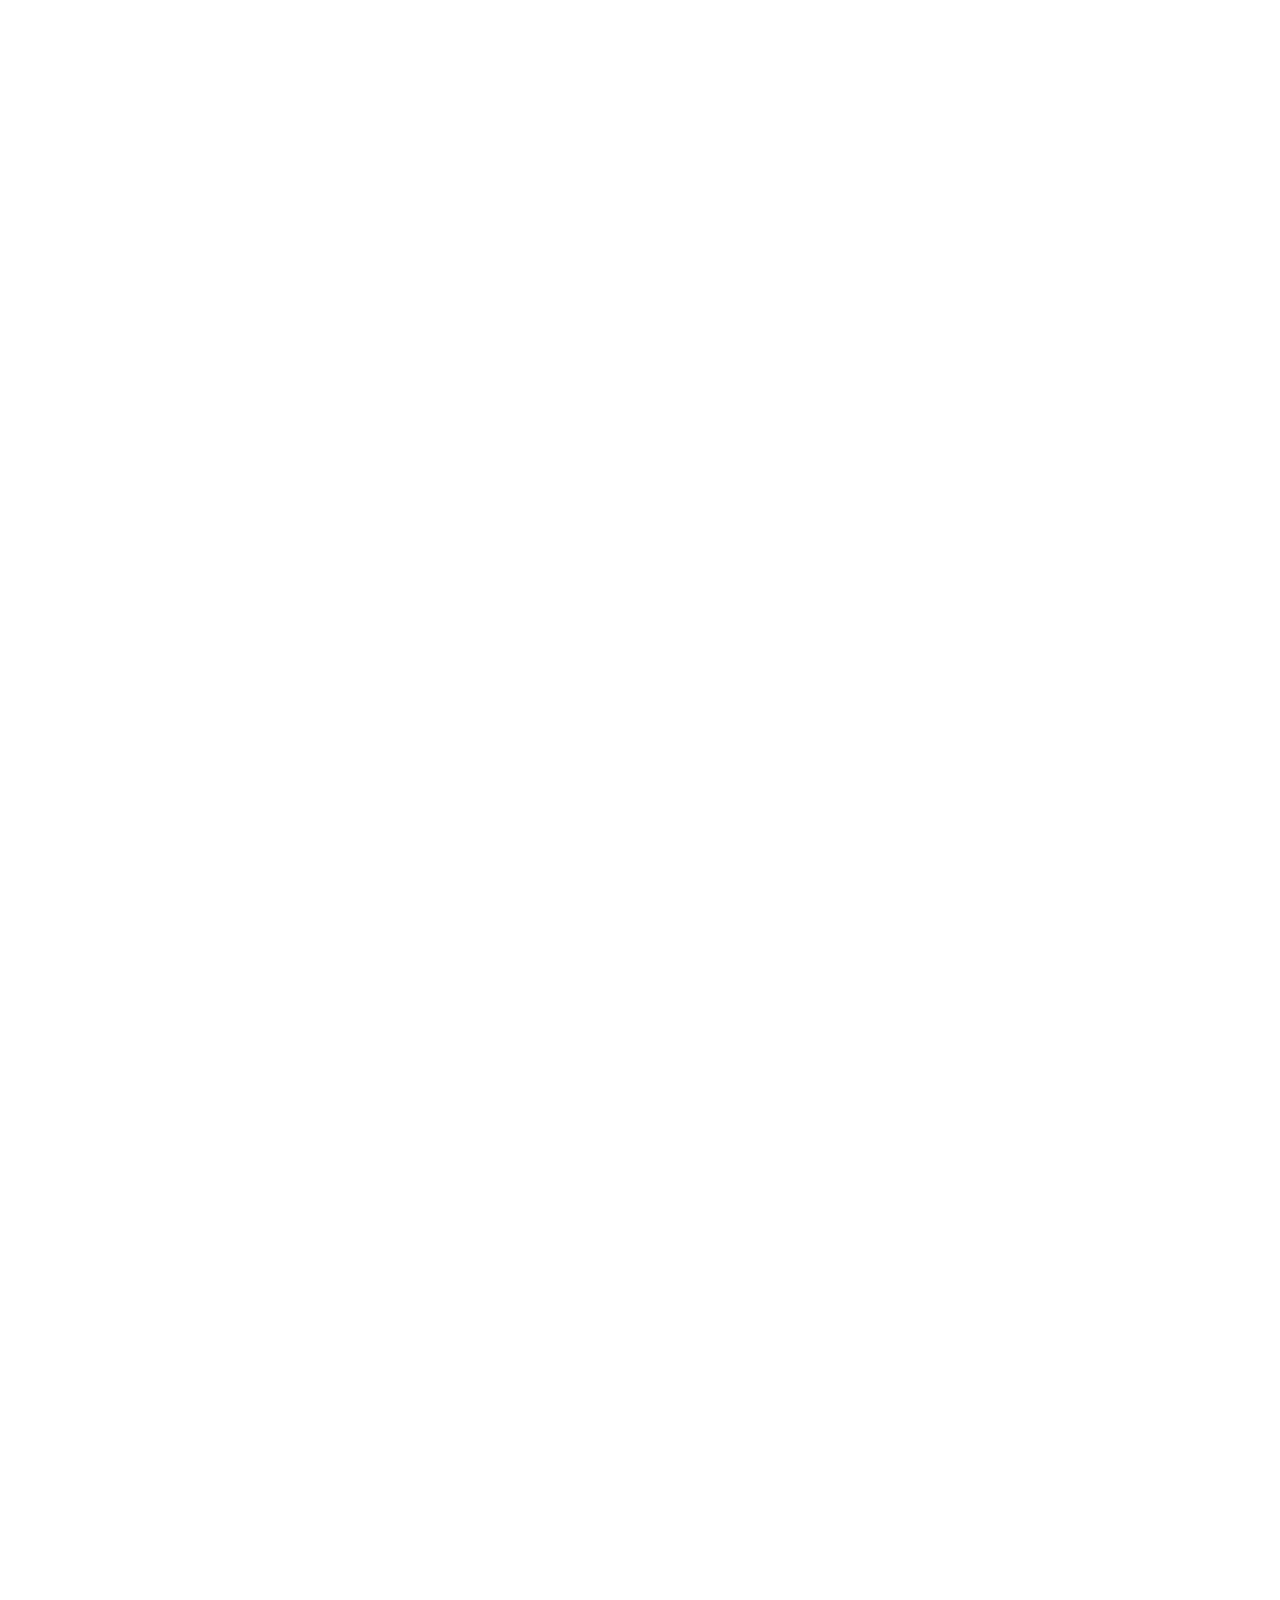
==== commit 2fcbbe05: "Update print statement from 'Hello' to 'Goodbye'" ====
--- a/index.html
+++ b/index.html
@@ -901,6 +901,20 @@
 
 
     <div class="nav-right">
+
+        <a
+            class="icon tracking-truck"
+            href="tracking.html"
+            aria-label="Отследить заказ"
+            title="Отследить заказ"
+        >
+            <svg viewBox="0 0 24 24" aria-hidden="true">
+                <path d="M2.5 6.5A1.5 1.5 0 0 1 4 5h10a1.5 1.5 0 0 1 1.5 1.5V17H4a1.5 1.5 0 0 1-1.5-1.5z"></path>
+                <path d="M15.5 9h3l3 3.5V17h-6"></path>
+                <circle cx="7" cy="17.5" r="2"></circle>
+                <circle cx="18.5" cy="17.5" r="2"></circle>
+            </svg>
+        </a>
 
         <button
             class="icon account"
--- a/style.css
+++ b/style.css
@@ -5313,3 +5313,99 @@
 .product-info .discount-current-price{color:#e52b2b;font-size:15px;font-weight:800}
 .product-info .discount-old-price{margin-left:7px;color:#858585;font-size:11px;font-weight:400;white-space:nowrap;text-decoration:line-through}
 @media(max-width:600px){.product-discount-badge{top:8px;left:8px;padding:6px 8px;font-size:11px}}
+
+/* HOME PRODUCT CARD NAME AND PRICE LAYOUT */
+.products .product-info {
+    display: flex;
+    flex-direction: column;
+    align-items: flex-start;
+    gap: 5px;
+}
+.products .product-info .product-card-name {
+    display: block;
+    width: 100%;
+    line-height: 1.35;
+}
+.products .product-info .product-pricing {
+    display: flex;
+    align-items: baseline;
+    flex-wrap: wrap;
+    gap: 0 7px;
+    margin-top: 1px;
+}
+.products .product-info .product-pricing strong {
+    display: inline-block;
+    margin: 0;
+    line-height: 1.25;
+    font-size: 15px;
+    font-weight: 800;
+}
+.products .product-info .product-pricing strong.discount-current-price {
+    color: #e52b2b;
+}
+.products .product-info .product-pricing .discount-old-price {
+    margin: 0;
+}
+@media (max-width: 600px) {
+    .products .product-info { gap: 4px; }
+    .products .product-info .product-pricing strong { font-size: 12px; }
+}
+
+
+/* ============================================================
+   ZXCAER — MOBILE PRODUCT CARD FIX
+   Keep product status and discount separate without changing
+   the existing storefront design.
+============================================================ */
+.products .product-image {
+    background: #fff !important;
+}
+
+.products .product-image img {
+    background: transparent !important;
+}
+
+/* Status stays on the upper-left, discount on the upper-right. */
+.products .product-status-badge {
+    top: 12px !important;
+    left: 12px !important;
+    right: auto !important;
+    max-width: calc(50% - 18px);
+    min-height: 28px;
+    padding: 0 11px;
+    white-space: nowrap;
+    overflow: hidden;
+    text-overflow: ellipsis;
+}
+
+.products .product-discount-badge {
+    top: 12px !important;
+    right: 12px !important;
+    left: auto !important;
+    z-index: 9 !important;
+    max-width: calc(50% - 18px);
+    padding: 7px 10px;
+    white-space: nowrap;
+    overflow: hidden;
+    text-overflow: ellipsis;
+}
+
+@media (max-width: 600px) {
+    .products .product-status-badge {
+        top: 10px !important;
+        left: 10px !important;
+        max-width: calc(56% - 14px);
+        min-height: 25px;
+        padding: 0 8px;
+        font-size: 9px;
+    }
+
+    .products .product-discount-badge {
+        top: 10px !important;
+        right: 10px !important;
+        left: auto !important;
+        max-width: calc(44% - 14px);
+        padding: 6px 8px;
+        font-size: 10px;
+    }
+}
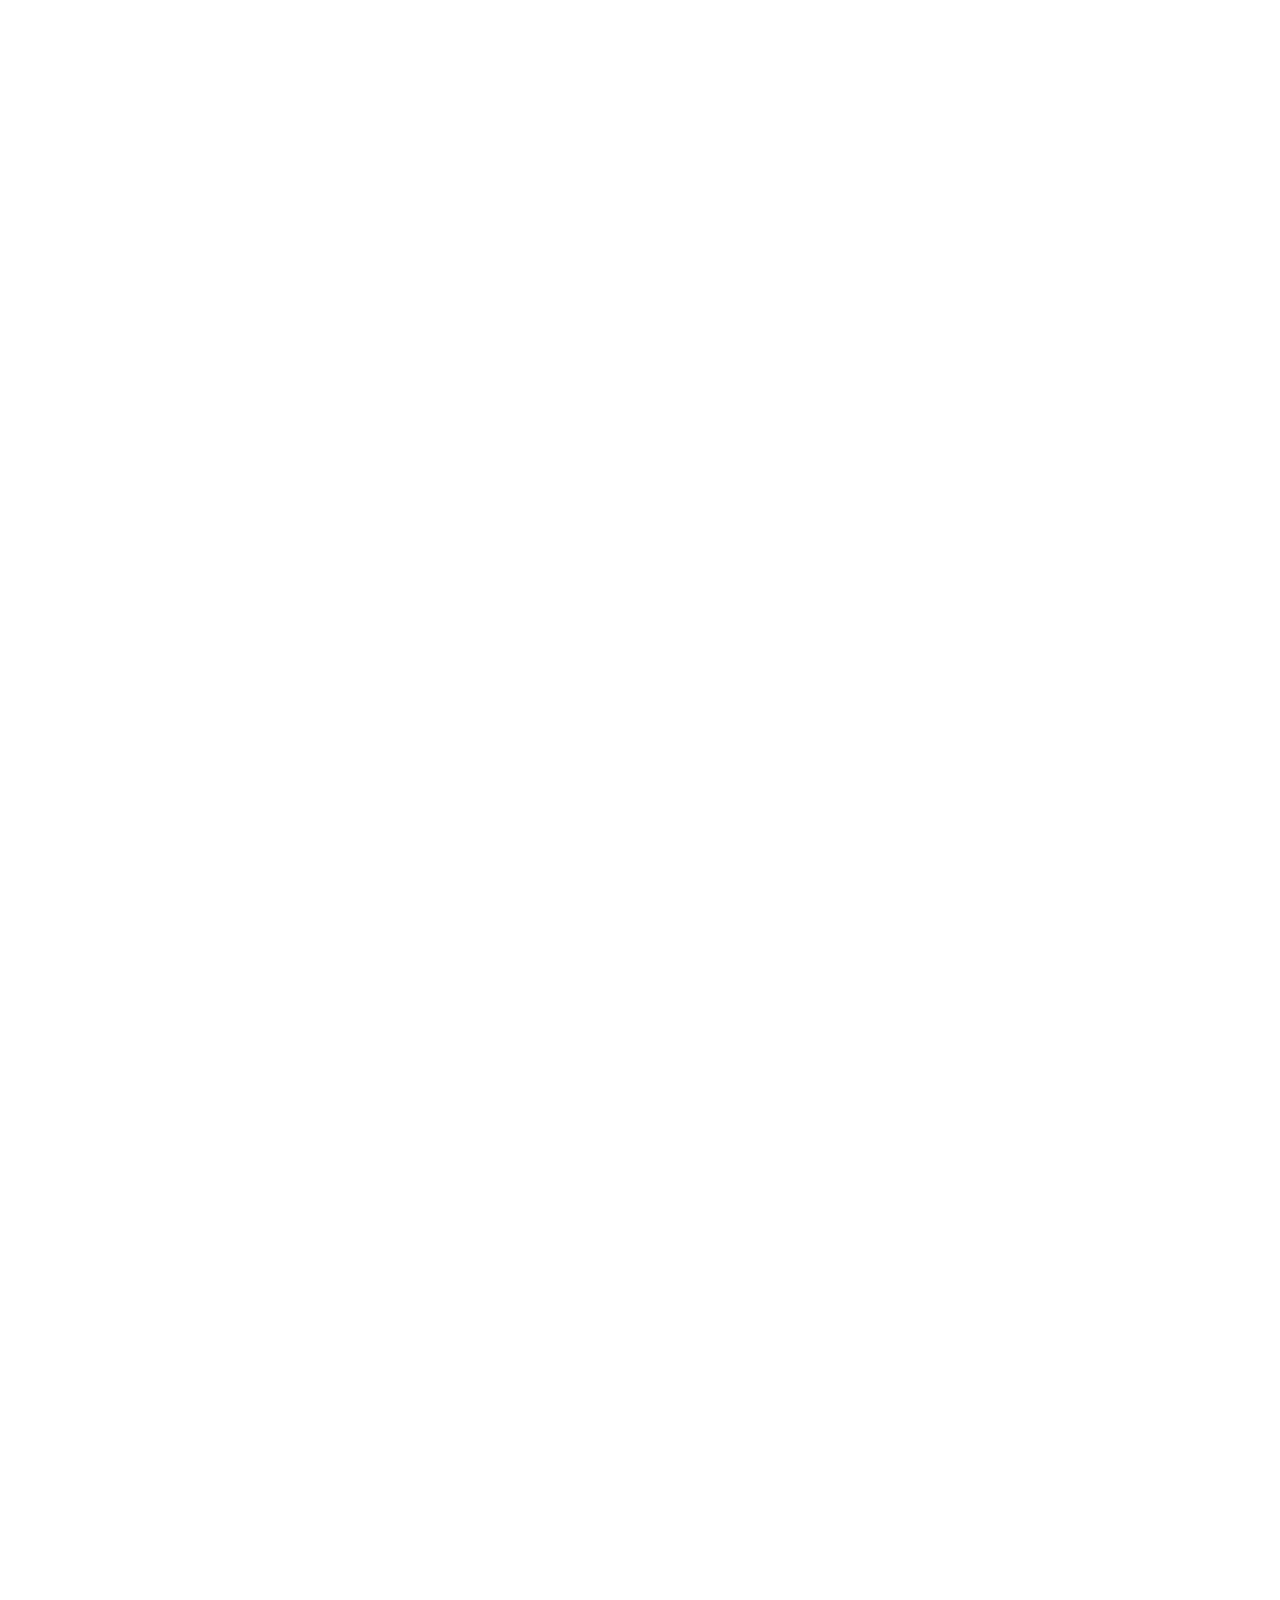
==== commit ffe408e8: "Update index.html" ====
--- a/index.html
+++ b/index.html
@@ -10,7 +10,15 @@
         content="width=device-width, initial-scale=1.0"
     >
 
-    <title>ZXCAER</title>
+    <title>ZXCAER — Уличная одежда, худи и streetwear</title>
+    <meta name="description" content="ZXCAER — бренд уличной одежды и streetwear. Худи, футболки, одежда с авторскими принтами и новые коллекции. Каталог ZXCAER и заказ онлайн.">
+    <meta name="keywords" content="ZXCAER, ZXCAER одежда, ZXCAER магазин, ZXCAER официальный сайт, ZXCAER худи, ZXCAER футболки, ZXCAER streetwear, ZXCAER clothing, ZXCAER hoodie, ZXCAER t-shirt, ZXCAER shop, ZXCAER brand, одежда ZXCAER, магазин ZXCAER, уличная одежда, streetwear, стритвир, стритвир одежда, одежда в уличном стиле, худи, купить худи, худи с принтом, дизайнерские худи, оверсайз худи, черное худи, белое худи, футболки, купить футболку, футболка с принтом, оверсайз футболка, дизайнерская одежда, авторская одежда, одежда с принтом, молодежная одежда, бренд одежды, украинский бренд одежды, украинский streetwear, одежда украинского бренда, модная одежда, современная уличная мода, urban clothing, urban fashion, graphic hoodie, graphic t-shirt, oversized hoodie, oversized t-shirt, streetwear brand, independent clothing brand, clothing brand Ukraine, худі, купити худі, футболки з принтом, вуличний одяг, український бренд одягу, одяг з принтом">
+    <meta name="robots" content="index, follow">
+    <link rel="icon" type="image/png" href="images/loading-logo.png">
+    <link rel="apple-touch-icon" href="images/loading-logo.png">
+    <meta property="og:type" content="website">
+    <meta property="og:title" content="ZXCAER — Уличная одежда, худи и streetwear">
+    <meta property="og:description" content="ZXCAER — бренд уличной одежды: худи, футболки, авторские принты и streetwear.">
 
     <link
         rel="stylesheet"
@@ -881,11 +889,11 @@
 
     <nav class="nav-left">
 
-        <a href="#home">
+        <a href="index.html">
             Home
         </a>
 
-        <a href="#catalog">
+        <a href="catalog.html">
             Catalog
         </a>
 
@@ -983,9 +991,7 @@
 
         <div class="hero-text">
 
-            <h1>
-                NEW DROP OUT NOW
-            </h1>
+            <a class="hero-shop-button" href="catalog.html">Shop now</a>
 
         </div>
 
--- a/style.css
+++ b/style.css
@@ -5409,3 +5409,44 @@
         font-size: 10px;
     }
 }
+
+/* ZXCAER hero banner sizing + Shop now button (requested change only) */
+.hero {
+    height: calc(100svh - 68px);
+    min-height: 470px;
+    max-height: none;
+}
+.hero-text {
+    bottom: 34px;
+}
+.hero-shop-button {
+    display: inline-flex;
+    align-items: center;
+    justify-content: center;
+    min-width: 88px;
+    min-height: 46px;
+    margin-top: 18px;
+    padding: 0 20px;
+    border: 1px solid rgba(255,255,255,.8);
+    border-radius: 11px;
+    background: rgba(0,0,0,.18);
+    color: #fff;
+    font-size: 12px;
+    font-weight: 700;
+    text-decoration: none;
+    text-shadow: none;
+    transition: background .2s ease, color .2s ease;
+}
+.hero-shop-button:hover {
+    background: #fff;
+    color: #111;
+}
+@media (max-width: 600px) {
+    .hero {
+        height: 24svh;
+        min-height: 160px;
+        max-height: 220px;
+    }
+    .hero-text { bottom: 22px; }
+    .hero-shop-button { margin-top: 14px; min-height: 42px; }
+}
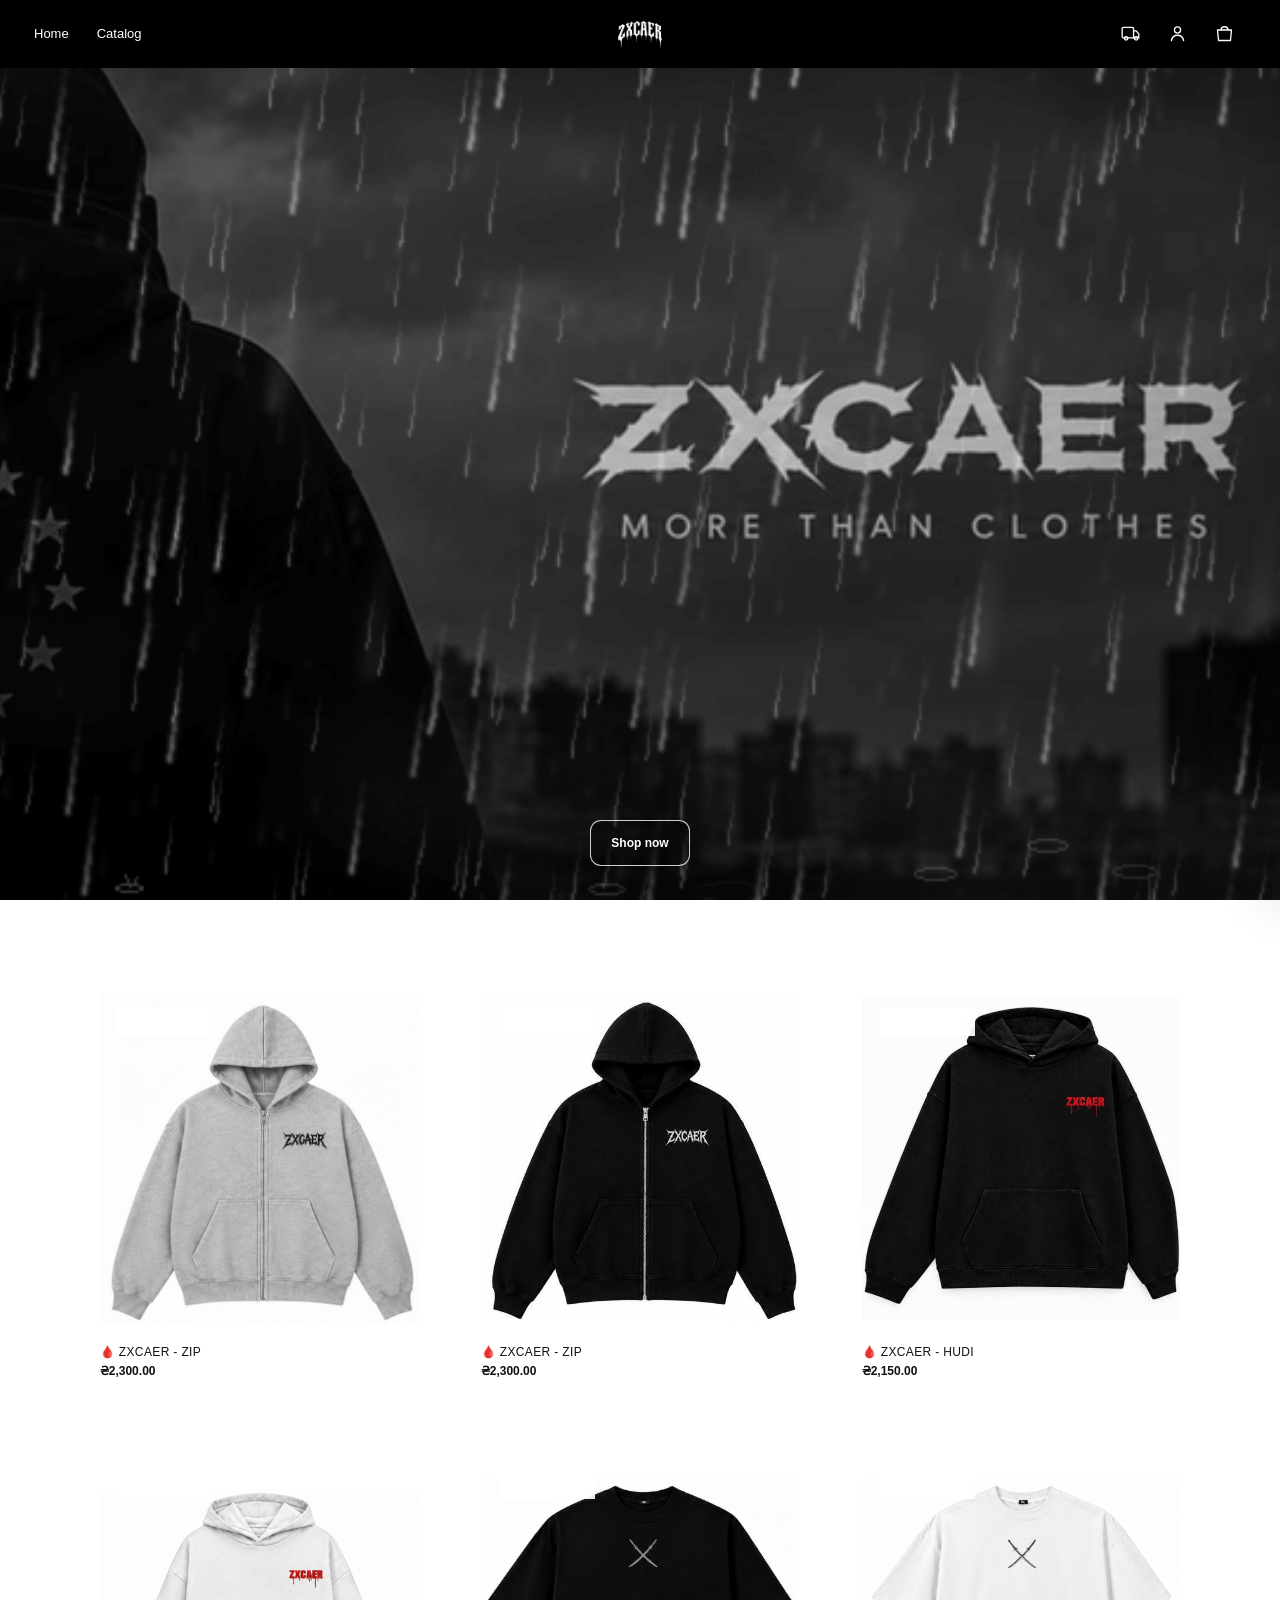
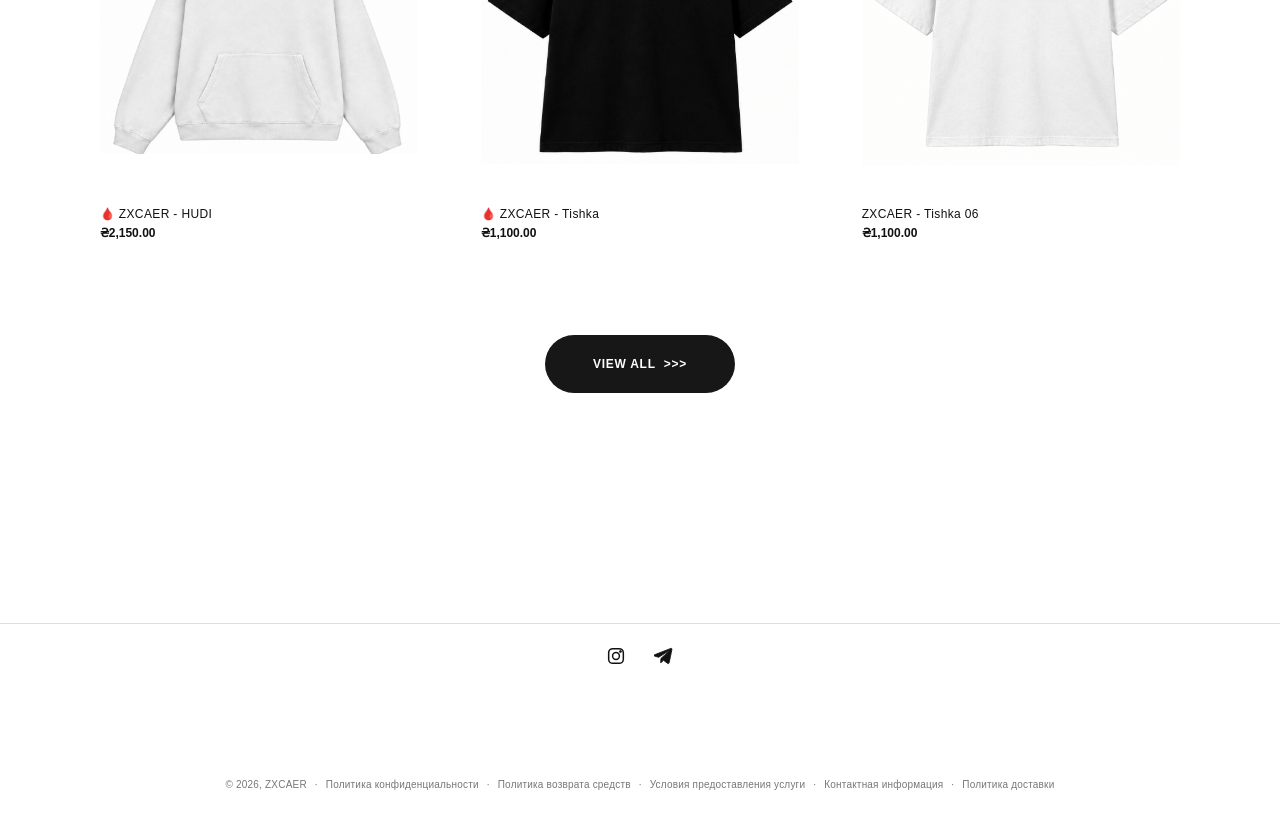
==== commit 95b450df: "Add files via upload" ====
--- a/index.html
+++ b/index.html
@@ -1,1801 +1,1806 @@
-<!DOCTYPE html>
-<html lang="ru">
-
-<head>
-
-    <meta charset="UTF-8">
-
-    <meta
-        name="viewport"
-        content="width=device-width, initial-scale=1.0"
-    >
-
-    <title>ZXCAER — Уличная одежда, худи и streetwear</title>
-    <meta name="description" content="ZXCAER — бренд уличной одежды и streetwear. Худи, футболки, одежда с авторскими принтами и новые коллекции. Каталог ZXCAER и заказ онлайн.">
-    <meta name="keywords" content="ZXCAER, ZXCAER одежда, ZXCAER магазин, ZXCAER официальный сайт, ZXCAER худи, ZXCAER футболки, ZXCAER streetwear, ZXCAER clothing, ZXCAER hoodie, ZXCAER t-shirt, ZXCAER shop, ZXCAER brand, одежда ZXCAER, магазин ZXCAER, уличная одежда, streetwear, стритвир, стритвир одежда, одежда в уличном стиле, худи, купить худи, худи с принтом, дизайнерские худи, оверсайз худи, черное худи, белое худи, футболки, купить футболку, футболка с принтом, оверсайз футболка, дизайнерская одежда, авторская одежда, одежда с принтом, молодежная одежда, бренд одежды, украинский бренд одежды, украинский streetwear, одежда украинского бренда, модная одежда, современная уличная мода, urban clothing, urban fashion, graphic hoodie, graphic t-shirt, oversized hoodie, oversized t-shirt, streetwear brand, independent clothing brand, clothing brand Ukraine, худі, купити худі, футболки з принтом, вуличний одяг, український бренд одягу, одяг з принтом">
-    <meta name="robots" content="index, follow">
-    <link rel="icon" type="image/png" href="images/loading-logo.png">
-    <link rel="apple-touch-icon" href="images/loading-logo.png">
-    <meta property="og:type" content="website">
-    <meta property="og:title" content="ZXCAER — Уличная одежда, худи и streetwear">
-    <meta property="og:description" content="ZXCAER — бренд уличной одежды: худи, футболки, авторские принты и streetwear.">
-
-    <link
-        rel="stylesheet"
-        href="style.css"
-    >
-
-
-<style id="zxcaer-footer-social-style">
-/* Footer — компактные соцсети как на референсе */
-footer.zxcaer-footer {
-    width: 100% !important;
-    min-height: 180px !important;
-    height: 180px !important;
-    margin: 0 !important;
-    padding: 0 24px 28px !important;
-    background: #fff !important;
-    color: #111 !important;
-    border-top: 1px solid #dedede !important;
-    display: flex !important;
-    flex-direction: column !important;
-    align-items: center !important;
-    justify-content: space-between !important;
-    box-sizing: border-box !important;
-}
-
-.zxcaer-footer-socials {
-    width: 100%;
-    padding-top: 16px;
-    display: flex;
-    align-items: center;
-    justify-content: center;
-    gap: 22px;
-}
-
-.zxcaer-footer-social {
-    width: 22px !important;
-    height: 22px !important;
-    padding: 0 !important;
-    margin: 0 !important;
-    display: inline-flex !important;
-    align-items: center !important;
-    justify-content: center !important;
-    color: #111 !important;
-    background: transparent !important;
-    border: 0 !important;
-    box-shadow: none !important;
-    text-decoration: none !important;
-    transition: transform .2s ease, opacity .2s ease !important;
-}
-
-.zxcaer-footer-social svg {
-    width: 18px !important;
-    height: 18px !important;
-    display: block !important;
-    fill: currentColor !important;
-    stroke: currentColor !important;
-}
-
-.zxcaer-footer-social:hover {
-    transform: translateY(-2px) !important;
-    opacity: .65 !important;
-}
-
-.zxcaer-footer-bottom {
-    display: flex;
-    align-items: center;
-    justify-content: center;
-    flex-wrap: wrap;
-    gap: 9px;
-    color: #777;
-    font-size: 10px;
-    line-height: 1.5;
-    letter-spacing: .02em;
-    text-align: center;
-}
-
-.zxcaer-footer-bottom span {
-    white-space: nowrap;
-}
-
-@media (max-width: 600px) {
-    footer.zxcaer-footer {
-        min-height: 150px !important;
-        height: 150px !important;
-        padding-bottom: 20px !important;
-    }
-
-    .zxcaer-footer-socials {
-        gap: 18px;
-        padding-top: 14px;
-    }
-
-    .zxcaer-footer-bottom {
-        font-size: 9px;
-        gap: 6px;
-    }
-}
-</style>
-
-
-<style id="zxcaer-footer-v2-style">
-footer.zxcaer-footer {
-    min-height: 205px !important;
-    height: 205px !important;
-    padding: 0 24px 36px !important;
-    justify-content: space-between !important;
-}
-
-.zxcaer-footer-socials {
-    padding-top: 20px !important;
-    gap: 24px !important;
-}
-
-.zxcaer-footer-social {
-    width: 24px !important;
-    height: 24px !important;
-    color: #111 !important;
-}
-
-.zxcaer-footer-social svg {
-    width: 20px !important;
-    height: 20px !important;
-}
-
-.zxcaer-footer-bottom {
-    width: 100%;
-    max-width: 1100px;
-    gap: 8px !important;
-    color: #777 !important;
-    font-size: 10px !important;
-}
-
-.zxcaer-footer-policy {
-    color: #777 !important;
-    text-decoration: none !important;
-    transition: color .2s ease !important;
-}
-
-.zxcaer-footer-policy:hover {
-    color: #111 !important;
-}
-
-@media (max-width: 700px) {
-    footer.zxcaer-footer {
-        height: auto !important;
-        min-height: 185px !important;
-        padding: 0 16px 25px !important;
-    }
-
-    .zxcaer-footer-socials {
-        padding-top: 18px !important;
-        gap: 20px !important;
-    }
-
-    .zxcaer-footer-bottom {
-        max-width: 360px;
-        line-height: 1.9 !important;
-    }
-}
-</style>
-
-
-<style id="zxcaer-policy-modal-style">
-.zxcaer-policy-overlay{
-    position:fixed;
-    inset:0;
-    background:rgba(0,0,0,.48);
-    display:none;
-    align-items:center;
-    justify-content:center;
-    z-index:100000;
-    padding:20px;
-    backdrop-filter:blur(4px);
-}
-.zxcaer-policy-overlay.is-open{display:flex;}
-.zxcaer-policy-modal{
-    position:relative;
-    width:min(760px,100%);
-    max-height:min(720px,calc(100vh - 40px));
-    overflow:auto;
-    background:#fff;
-    color:#111;
-    border:1px solid #ddd;
-    box-shadow:0 24px 80px rgba(0,0,0,.2);
-    padding:34px 38px 38px;
-}
-.zxcaer-policy-close{
-    position:absolute;
-    top:12px;
-    right:14px;
-    width:34px;
-    height:34px;
-    border:0;
-    background:transparent;
-    color:#111;
-    font-size:25px;
-    line-height:1;
-    cursor:pointer;
-}
-.zxcaer-policy-kicker{
-    margin:0 0 8px;
-    color:#888;
-    font-size:9px;
-    letter-spacing:.18em;
-    text-transform:uppercase;
-}
-.zxcaer-policy-title{
-    margin:0 0 24px;
-    font-size:24px;
-    font-weight:500;
-    letter-spacing:-.02em;
-}
-.zxcaer-policy-content{
-    color:#555;
-    font-size:13px;
-    line-height:1.75;
-}
-.zxcaer-policy-content h3{
-    margin:22px 0 7px;
-    color:#111;
-    font-size:13px;
-    font-weight:600;
-}
-.zxcaer-policy-content p{margin:0 0 10px;}
-.zxcaer-policy-content ul{margin:7px 0 14px;padding-left:20px;}
-.zxcaer-policy-content li{margin:4px 0;}
-body.zxcaer-policy-lock{overflow:hidden;}
-@media(max-width:600px){
-    .zxcaer-policy-overlay{padding:10px;}
-    .zxcaer-policy-modal{
-        max-height:calc(100vh - 20px);
-        padding:28px 20px 24px;
-    }
-    .zxcaer-policy-title{font-size:20px;padding-right:28px;}
-    .zxcaer-policy-content{font-size:12px;line-height:1.65;}
-}
-</style>
-
-
-<style id="zxcaer-discount-position-fix">
-/* DISCOUNT BADGE — RIGHT TOP, STATUS STAYS LEFT */
-.product-image {
-    position: relative !important;
-}
-.product-image .product-status-badge {
-    left: 18px !important;
-    right: auto !important;
-    top: 18px !important;
-    z-index: 100 !important;
-}
-.product-image .product-discount-badge {
-    position: absolute !important;
-    top: 18px !important;
-    right: 18px !important;
-    left: auto !important;
-    bottom: auto !important;
-    z-index: 99999 !important;
-    display: inline-flex !important;
-    visibility: visible !important;
-    opacity: 1 !important;
-    transform: none !important;
-    pointer-events: none !important;
-    align-items: center !important;
-    justify-content: center !important;
-    min-height: 28px !important;
-    padding: 0 12px !important;
-    border-radius: 999px !important;
-    background: #e52b2b !important;
-    color: #fff !important;
-    font-size: 10px !important;
-    font-weight: 700 !important;
-    line-height: 1 !important;
-    white-space: nowrap !important;
-    box-sizing: border-box !important;
-}
-@media (max-width: 600px) {
-    .product-image .product-discount-badge {
-        top: 12px !important;
-        right: 12px !important;
-    }
-    .product-image .product-status-badge {
-        top: 12px !important;
-        left: 12px !important;
-    }
-}
-</style>
-<script>
-(function(){
-    function fixDiscountBadges(){
-        document.querySelectorAll('.product-image').forEach(function(box){
-            var badge = box.querySelector('.product-discount-badge');
-            if(!badge) return;
-            badge.style.setProperty('position','absolute','important');
-            badge.style.setProperty('top', window.innerWidth <= 600 ? '12px' : '18px','important');
-            badge.style.setProperty('right', window.innerWidth <= 600 ? '12px' : '18px','important');
-            badge.style.setProperty('left','auto','important');
-            badge.style.setProperty('z-index','99999','important');
-            badge.style.setProperty('display','inline-flex','important');
-            badge.style.setProperty('visibility','visible','important');
-            badge.style.setProperty('opacity','1','important');
-        });
-    }
-    document.addEventListener('DOMContentLoaded', fixDiscountBadges);
-    window.addEventListener('load', fixDiscountBadges);
-    setTimeout(fixDiscountBadges, 500);
-    setTimeout(fixDiscountBadges, 1500);
-    setTimeout(fixDiscountBadges, 3000);
-    new MutationObserver(fixDiscountBadges).observe(document.body,{childList:true,subtree:true});
-})();
-</script>
-
-</head>
-
-<body>
-    <div id="siteIntro">
-    <div id="siteIntroContent">
-        <div id="siteIntroLogo"><img src="images/loading-logo.png" alt="ZXCAER"></div>
-        <div id="siteIntroLoading">ЗАГРУЗКА</div>
-    </div>
-</div>
-
-<script>
-(function () {
-    window.addEventListener("pageshow", function () {
-        let showReturnLoader = false;
-        try {
-            showReturnLoader = sessionStorage.getItem("zxcaerShowReturnLoader") === "1";
-            if (showReturnLoader) sessionStorage.removeItem("zxcaerShowReturnLoader");
-        } catch (error) {}
-        if (!showReturnLoader) return;
-
-        let intro = document.getElementById("siteIntro");
-        if (!intro) {
-            intro = document.createElement("div");
-            intro.id = "siteIntro";
-            intro.innerHTML = '<div id="siteIntroContent"><div id="siteIntroLogo"><img src="images/loading-logo.png" alt="ZXCAER"></div><div id="siteIntroLoading">ЗАГРУЗКА</div></div>';
-            document.body.appendChild(intro);
-        }
-        intro.classList.remove("hide");
-        window.setTimeout(function () {
-            intro.classList.add("hide");
-            window.setTimeout(function () {
-                if (intro.parentNode) intro.remove();
-            }, 900);
-        }, 1500);
-    });
-})();
-</script>
-
-<div class="page-loader"></div>
-
-
-<!-- =========================================
-     CART OVERLAY
-========================================= -->
-
-<div
-    class="cart-overlay"
-    id="cartOverlay"
-></div>
-
-
-<!-- =========================================
-     PRODUCT MODAL OVERLAY
-========================================= -->
-
-<div
-    class="product-modal-overlay"
-    id="productModalOverlay"
-></div>
-
-
-<!-- =========================================
-     ORDER MODAL OVERLAY
-========================================= -->
-
-<div
-    class="order-modal-overlay"
-    id="orderModalOverlay"
-></div>
-
-
-<!-- =========================================
-     PRODUCT MODAL
-========================================= -->
-
-<div
-    class="product-modal"
-    id="productModal"
->
-
-    <button
-        class="product-modal-close"
-        id="productModalClose"
-    >
-        ×
-    </button>
-
-
-    <div class="product-modal-content">
-
-
-        <div class="product-modal-image">
-
-            <img
-                id="modalProductImage"
-                src=""
-                alt=""
-            >
-
-        </div>
-
-
-        <div class="product-modal-info">
-
-
-            <div>
-
-                <div
-                    class="modal-product-name"
-                    id="modalProductName"
-                >
-                    ZXCAER - ZIP
-                </div>
-
-                <div
-                    class="modal-product-price"
-                    id="modalProductPrice"
-                >
-                    ₴2,300.00
-                </div>
-
-            </div>
-
-
-            <div class="modal-section">
-
-                <h3>
-                    Best quality / найкраща якість
-                </h3>
-
-                <ul>
-
-                    <li>
-                        преміум тканина 100% хлопок
-                    </li>
-
-                    <li>
-                        вишивка
-                    </li>
-
-                    <li>
-                        фірмова упаковка
-                    </li>
-
-                    <li>
-                        бірки
-                    </li>
-
-                </ul>
-
-            </div>
-
-
-            <div class="modal-section">
-
-                <h3>
-                    ПРАННЯ 30°C
-                </h3>
-
-                <ul>
-
-                    <li>
-                        ПРАТИ НАВИВОРІТ
-                    </li>
-
-                    <li>
-                        НЕ ВІДБІЛЮВАТИ
-                    </li>
-
-                    <li>
-                        ТЕМНІ КОЛЬОРИ ОКРЕМО
-                    </li>
-
-                </ul>
-
-            </div>
-
-
-            <button
-                class="modal-add-button"
-                id="modalAddButton"
-            >
-                ADD TO CART
-            </button>
-
-
-        </div>
-
-    </div>
-
-</div>
-
-
-<!-- =========================================
-     ORDER MODAL
-========================================= -->
-
-<div
-    class="order-modal"
-    id="orderModal"
->
-
-    <button
-        class="order-modal-close"
-        id="orderModalClose"
-    >
-        ×
-    </button>
-
-
-    <div class="order-modal-inner">
-
-
-        <div class="order-modal-title">
-
-            <span>
-                CHECKOUT
-            </span>
-
-            <h2>
-                ОФОРМЛЕНИЕ ЗАКАЗА
-            </h2>
-
-        </div>
-
-
-        <form
-            id="orderForm"
-            autocomplete="on"
-        >
-
-
-            <!-- PERSONAL DATA -->
-
-            <div class="order-form-section">
-
-                <div class="order-section-title">
-                    КОНТАКТНЫЕ ДАННЫЕ
-                </div>
-
-
-                <label>
-
-                    <span>ІМ’Я *</span>
-                    <input type="text" id="customerName" name="firstName"
-                           placeholder="Ваше ім’я" autocomplete="given-name" required>
-
-                </label>
-
-                <label>
-
-                    <span>ПРІЗВИЩЕ *</span>
-                    <input type="text" id="customerSurname" name="surname"
-                           placeholder="Ваше прізвище" autocomplete="family-name" required>
-
-                </label>
-
-
-                <label>
-
-                    <span>
-                        ТЕЛЕФОН *
-                    </span>
-
-                    <input
-                        type="tel"
-                        id="customerPhone"
-                        name="phone"
-                        placeholder="+380 XX XXX XX XX"
-                        required
-                    >
-
-                </label>
-
-
-                <label>
-
-                    <span>
-                        TELEGRAM USERNAME *
-                    </span>
-
-                    <input
-                        type="text"
-                        id="customerTelegram"
-                        name="telegram"
-                        placeholder="@username"
-                        required
-                    >
-
-                    <small>
-                        Обязательно укажите ваш Telegram username
-                    </small>
-
-                </label>
-
-            </div>
-
-
-            <!-- DELIVERY -->
-
-            <div class="order-form-section">
-
-                <div class="order-section-title">
-                    ДОСТАВКА
-                </div>
-
-
-                <label>
-
-                    <span>
-                        ГОРОД *
-                    </span>
-
-                    <input
-                        type="text"
-                        id="customerCity"
-                        name="city"
-                        placeholder="Ваш город"
-                        required
-                    >
-
-                </label>
-
-
-                <label>
-
-                    <span>
-                        СПОСОБ ДОСТАВКИ *
-                    </span>
-
-                    <select
-                        id="deliveryMethod"
-                        name="delivery"
-                        required
-                    >
-
-                        <option
-                            value=""
-                            selected
-                            disabled
-                        >
-                            Выберите доставку
-                        </option>
-
-                        <option value="Новая Почта">
-                            Новая Почта
-                        </option>
-
-                        <option value="Укрпочта">
-                            Укрпочта
-                        </option>
-
-                    </select>
-
-                </label>
-
-
-                <!-- NOVA POSHTA -->
-
-                <div id="novaPoshtaField" class="conditional-field">
-                    <label>
-                        <span>ТИП ДОСТАВКИ *</span>
-                        <select id="novaPoshtaType" name="novaPoshtaType">
-                            <option value="" selected disabled>Оберіть поштомат або відділення</option>
-                            <option value="Поштомат">Поштомат</option>
-                            <option value="Відділення">Відділення</option>
-                        </select>
-                    </label>
-
-                    <div id="novaPoshtaLockerField" class="conditional-field">
-                        <label>
-                            <span>НОМЕР ПОШТОМАТА *</span>
-                            <input type="text" id="novaPoshtaLockerNumber" name="novaPoshtaLockerNumber"
-                                   placeholder="Наприклад: 12345">
-                        </label>
-                        <label>
-                            <span>АДРЕСА ПОШТОМАТА *</span>
-                            <input type="text" id="novaPoshtaLockerAddress" name="novaPoshtaLockerAddress"
-                                   placeholder="Адреса поштомата">
-                        </label>
-                    </div>
-
-                    <div id="novaPoshtaBranchField" class="conditional-field">
-                        <label>
-                            <span>НОМЕР ВІДДІЛЕННЯ *</span>
-                            <input type="text" id="novaPoshtaBranchNumber" name="novaPoshtaBranchNumber"
-                                   placeholder="Наприклад: 15">
-                        </label>
-                        <label>
-                            <span>АДРЕСА ВІДДІЛЕННЯ *</span>
-                            <input type="text" id="novaPoshtaBranchAddress" name="novaPoshtaBranchAddress"
-                                   placeholder="Адреса відділення">
-                        </label>
-                    </div>
-                </div>
-
-
-                <!-- UKRPOSHTA -->
-
-                <div
-                    id="ukrPoshtaField"
-                    class="conditional-field"
-                >
-
-                    <label>
-
-                        <span>
-                            ПОЧТОВЫЙ ИНДЕКС *
-                        </span>
-
-                        <input
-                            type="text"
-                            id="ukrPoshtaIndex"
-                            name="ukrPoshtaIndex"
-                            placeholder="Например: 61001"
-                        >
-
-                    </label>
-
-                </div>
-
-
-                <label>
-
-                    <span>
-                        КОММЕНТАРИЙ
-                    </span>
-
-                    <textarea
-                        id="customerComment"
-                        name="comment"
-                        placeholder="Дополнительная информация к заказу"
-                        rows="3"
-                    ></textarea>
-
-                </label>
-
-            </div>
-
-
-            <!-- ORDER SUMMARY -->
-
-            <div class="order-summary">
-
-                <div class="order-summary-title">
-                    ВАШ ЗАКАЗ
-                </div>
-
-
-                <div
-                    class="order-summary-items"
-                    id="orderSummaryItems"
-                >
-                </div>
-
-
-                <div class="order-summary-total">
-
-                    <span>
-                        TOTAL
-                    </span>
-
-                    <strong id="orderSummaryTotal">
-                        ₴0.00
-                    </strong>
-
-                </div>
-
-            </div>
-
-
-            <button
-                type="submit"
-                class="submit-order-button"
-            >
-                ОФОРМИТЬ ЗАКАЗ
-            </button>
-
-
-        </form>
-
-    </div>
-
-</div>
-
-
-<!-- =========================================
-     CART
-========================================= -->
-
-<aside
-    class="cart-drawer"
-    id="cartDrawer"
->
-
-    <div class="cart-header">
-
-        <div class="cart-title">
-            YOUR CART
-        </div>
-
-        <button
-            class="cart-close"
-            id="cartClose"
-        >
-            ×
-        </button>
-
-    </div>
-
-
-    <div
-        class="cart-items"
-        id="cartItems"
-    >
-
-        <div class="empty-cart">
-            YOUR CART IS EMPTY
-        </div>
-
-    </div>
-
-
-    <div class="cart-bottom">
-
-        <div class="cart-total-row">
-
-            <span>
-                TOTAL
-            </span>
-
-            <strong id="cartTotal">
-                ₴0.00
-            </strong>
-
-        </div>
-
-
-        <button
-            class="buy-button"
-            id="buyButton"
-        >
-            BUY NOW
-        </button>
-
-    </div>
-
-</aside>
-
-
-<!-- =========================================
-     HEADER
-========================================= -->
-
-<header class="header">
-
-
-    <nav class="nav-left">
-
-        <a href="index.html">
-            Home
-        </a>
-
-        <a href="catalog.html">
-            Catalog
-        </a>
-
-    </nav>
-
-
-    <a
-        href="#home"
-        class="logo"
-    >
-        <img class="brand-logo" src="images/logo.png" alt="ZXCAER">
-    </a>
-
-
-    <div class="nav-right">
-
-        <a
-            class="icon tracking-truck"
-            href="tracking.html"
-            aria-label="Отследить заказ"
-            title="Отследить заказ"
-        >
-            <svg viewBox="0 0 24 24" aria-hidden="true">
-                <path d="M2.5 6.5A1.5 1.5 0 0 1 4 5h10a1.5 1.5 0 0 1 1.5 1.5V17H4a1.5 1.5 0 0 1-1.5-1.5z"></path>
-                <path d="M15.5 9h3l3 3.5V17h-6"></path>
-                <circle cx="7" cy="17.5" r="2"></circle>
-                <circle cx="18.5" cy="17.5" r="2"></circle>
-            </svg>
-        </a>
-
-        <button
-            class="icon account"
-            id="accountButton"
-            aria-label="Account"
-            type="button"
-        >
-            <svg viewBox="0 0 24 24" aria-hidden="true">
-                <circle cx="12" cy="8" r="3.5"></circle>
-                <path d="M5 20c.8-4 3.1-6 7-6s6.2 2 7 6"></path>
-            </svg>
-        </button>
-
-        <button
-            class="icon cart"
-            id="cartButton"
-            aria-label="Shopping cart"
-        >
-
-            <svg
-                viewBox="0 0 24 24"
-            >
-
-                <path
-                    d="M4 8H20L18.8 20H5.2L4 8Z"
-                ></path>
-
-                <path
-                    d="M8 8C8 3 16 3 16 8"
-                ></path>
-
-            </svg>
-
-
-            <span
-                class="cart-count"
-                id="cartCount"
-            >
-                0
-            </span>
-
-        </button>
-
-    </div>
-
-</header>
-
-
-<!-- =========================================
-     MAIN
-========================================= -->
-
-<main id="home">
-
-
-    <!-- HERO -->
-
-    <section class="hero">
-
-        <img
-            src="images/hero-banner.gif"
-            alt="ZXCAER New Drop"
-        >
-
-        <div class="hero-overlay"></div>
-
-        <div class="hero-text">
-
-            <a class="hero-shop-button" href="catalog.html">Shop now</a>
-
-        </div>
-
-    </section>
-
-
-    <!-- CATALOG -->
-
-    <section
-        class="catalog"
-        id="catalog"
-    >
-
-        <div class="products">
-
-
-            <!-- PRODUCT 01 -->
-
-            <article
-                class="product reveal"
-                data-id="1"
-                data-name="🩸 ZXCAER - ZIP"
-                data-price="2300"
-                data-image="images/hoodie-01-front.jpg"
-            >
-
-                <div
-                    class="product-image"
-                    data-product="true"
-                >
-
-                    <span class="product-status-badge" data-status="available">
-                        В НАЯВНОСТІ
-                    </span>
-
-                    <img
-                        class="front"
-                        src="images/hoodie-01-front.jpg"
-                        alt="🩸 ZXCAER - ZIP"
-                    >
-
-                    <img
-                        class="back"
-                        src="images/hoodie-01-back.jpg"
-                        alt="🩸 ZXCAER - ZIP Back"
-                    >
-
-
-                </div>
-
-                <div class="product-info">
-
-                    <span>
-                        🩸 ZXCAER - ZIP
-                    </span>
-
-                    <strong>
-                        ₴2,300.00
-                    </strong>
-
-                </div>
-
-            </article>
-
-
-            <!-- PRODUCT 02 -->
-
-            <article
-                class="product reveal"
-                data-id="2"
-                data-name="🩸 ZXCAER - ZIP"
-                data-price="2300"
-                data-image="images/hoodie-02-front.jpg"
-            >
-
-                <div
-                    class="product-image"
-                    data-product="true"
-                >
-
-                    <span class="product-status-badge" data-status="available">
-                        В НАЯВНОСТІ
-                    </span>
-
-                    <img
-                        class="front"
-                        src="images/hoodie-02-front.jpg"
-                        alt="🩸 ZXCAER - ZIP"
-                    >
-
-                    <img
-                        class="back"
-                        src="images/hoodie-02-back.jpg"
-                        alt="🩸 ZXCAER - ZIP Back"
-                    >
-
-
-                </div>
-
-                <div class="product-info">
-
-                    <span>
-                        🩸 ZXCAER - ZIP
-                    </span>
-
-                    <strong>
-                        ₴2,300.00
-                    </strong>
-
-                </div>
-
-            </article>
-
-
-            <!-- PRODUCT 03 -->
-
-            <article
-                class="product reveal"
-                data-id="3"
-                data-name="🩸 ZXCAER - HUDI"
-                data-price="2150"
-                data-image="images/hoodie-03-front.jpg"
-            >
-
-                <div
-                    class="product-image"
-                    data-product="true"
-                >
-
-                    <span class="product-status-badge" data-status="available">
-                        В НАЯВНОСТІ
-                    </span>
-
-                    <img
-                        class="front"
-                        src="images/hoodie-03-front.jpg"
-                        alt="🩸 ZXCAER - HUDI"
-                    >
-
-                    <img
-                        class="back"
-                        src="images/hoodie-03-back.jpg"
-                        alt="🩸 ZXCAER - HUDI Back"
-                    >
-
-
-                </div>
-
-                <div class="product-info">
-
-                    <span>
-                        🩸 ZXCAER - HUDI
-                    </span>
-
-                    <strong>
-                        ₴2,150.00
-                    </strong>
-
-                </div>
-
-            </article>
-
-
-            <!-- PRODUCT 04 -->
-
-            <article
-                class="product reveal"
-                data-id="4"
-                data-name="🩸 ZXCAER - HUDI"
-                data-price="2150"
-                data-image="images/hoodie-04-front.jpg"
-            >
-
-                <div
-                    class="product-image"
-                    data-product="true"
-                >
-
-                    <span class="product-status-badge" data-status="available">
-                        В НАЯВНОСТІ
-                    </span>
-
-                    <img
-                        class="front"
-                        src="images/hoodie-04-front.jpg"
-                        alt="🩸 ZXCAER - HUDI"
-                    >
-
-                    <img
-                        class="back"
-                        src="images/hoodie-04-back.jpg"
-                        alt="🩸 ZXCAER - HUDI Back"
-                    >
-
-
-                </div>
-
-                <div class="product-info">
-
-                    <span>
-                        🩸 ZXCAER - HUDI
-                    </span>
-
-                    <strong>
-                        ₴2,150.00
-                    </strong>
-
-                </div>
-
-            </article>
-
-
-            <!-- PRODUCT 05 -->
-
-            <article
-                class="product reveal"
-                data-id="5"
-                data-name="🩸 ZXCAER - Tishka"
-                data-price="1100"
-                data-image="images/hoodie-05-front.jpg"
-            >
-
-                <div
-                    class="product-image"
-                    data-product="true"
-                >
-
-                    <span class="product-status-badge" data-status="available">
-                        В НАЯВНОСТІ
-                    </span>
-
-                    <img
-                        class="front"
-                        src="images/hoodie-05-front.jpg"
-                        alt="🩸 ZXCAER - Tishka"
-                    >
-
-                    <img
-                        class="back"
-                        src="images/hoodie-05-back.jpg"
-                        alt="🩸 ZXCAER - Tishka Back"
-                    >
-
-
-                </div>
-
-                <div class="product-info">
-
-                    <span>
-                        🩸 ZXCAER - Tishka
-                    </span>
-
-                    <strong>
-                        ₴1,100.00
-                    </strong>
-
-                </div>
-
-            </article>
-
-
-            <!-- PRODUCT 06 -->
-
-            <article
-                class="product reveal"
-                data-id="6"
-                data-name="ZXCAER - Tishka 06"
-                data-price="1100"
-                data-image="images/hoodie-06-front.jpg"
-            >
-
-                <div
-                    class="product-image"
-                    data-product="true"
-                >
-
-                    <span class="product-status-badge" data-status="available">
-                        В НАЯВНОСТІ
-                    </span>
-
-                    <img
-                        class="front"
-                        src="images/hoodie-06-front.jpg"
-                        alt="ZXCAER - Tishka 06"
-                    >
-
-                    <img
-                        class="back"
-                        src="images/hoodie-06-back.jpg"
-                        alt="ZXCAER - Tishka 06 Back"
-                    >
-
-
-                </div>
-
-                <div class="product-info">
-
-                    <span>
-                        ZXCAER - Tishka 06
-                    </span>
-
-                    <strong>
-                        ₴1,100.00
-                    </strong>
-
-                </div>
-
-            </article>
-
-
-        </div>
-
-
-        <div class="view-all-container">
-
-            <a
-                href="#catalog"
-                class="view-all"
-            >
-
-                VIEW ALL
-
-                <span>
-                    &gt;&gt;&gt;
-                </span>
-
-            </a>
-
-        </div>
-
-
-    </section>
-
-
-    <section
-        class="white-fade"
-        aria-hidden="true"
-    ></section>
-
-
-</main>
-
-
-<footer class="zxcaer-footer">
-    <div class="zxcaer-footer-socials">
-        <!-- Instagram -->
-        <a
-            class="zxcaer-footer-social"
-            href="https://www.instagram.com/zxcaer.ua?stkn=enQ3MDU5NDIzczBt&utm_source=qr"
-            target="_blank"
-            rel="noopener noreferrer"
-            aria-label="Instagram"
-        >
-            <svg viewBox="0 0 24 24" aria-hidden="true">
-                <rect x="3.2" y="3.2" width="17.6" height="17.6" rx="5"
-                      fill="none" stroke="currentColor" stroke-width="1.8"/>
-                <circle cx="12" cy="12" r="4.1"
-                        fill="none" stroke="currentColor" stroke-width="1.8"/>
-                <circle cx="17.35" cy="6.65" r="1.2" fill="currentColor"/>
-            </svg>
-        </a>
-
-        <!-- Telegram -->
-        <a
-            class="zxcaer-footer-social"
-            href="https://t.me/zxcaerua"
-            target="_blank"
-            rel="noopener noreferrer"
-            aria-label="Telegram"
-        >
-            <svg viewBox="0 0 24 24" aria-hidden="true">
-                <path d="M21.4 4.6 18.2 20c-.24 1.09-.89 1.36-1.8.85l-5-3.69-2.41 2.32c-.27.27-.5.5-1.02.5l.36-5.1 9.28-8.38c.4-.36-.09-.56-.62-.2L5.52 13.56.57 12.01c-1.08-.34-1.1-1.08.23-1.57L20.14 2.9c.9-.34 1.69.2 1.26 1.7Z"
-                      fill="currentColor"/>
-            </svg>
-        </a>
-    </div>
-
-    <div class="zxcaer-footer-bottom">
-        <span>© 2026, ZXCAER</span>
-        <span>·</span>
-        <a href="#" class="zxcaer-footer-policy">Политика конфиденциальности</a>
-        <span>·</span>
-        <a href="#" class="zxcaer-footer-policy">Политика возврата средств</a>
-        <span>·</span>
-        <a href="#" class="zxcaer-footer-policy">Условия предоставления услуги</a>
-        <span>·</span>
-        <a href="#" class="zxcaer-footer-policy">Контактная информация</a>
-        <span>·</span>
-        <a href="#" class="zxcaer-footer-policy">Политика доставки</a>
-    </div>
-</footer>
-
-
-<!-- ZXCAER: Supabase + dynamic products + site script -->
-<script src="https://cdn.jsdelivr.net/npm/@supabase/supabase-js@2"></script>
-
-<script>
-const ZXCAER_SUPABASE_URL = "https://gxkmnkphocqvlhnerkix.supabase.co";
-const ZXCAER_SUPABASE_KEY = "sb_publishable_B3hq0yrXvptyr4KT7dCczg_5VVVeup_";
-
-const zxcaerSupabase = window.supabase.createClient(
-    ZXCAER_SUPABASE_URL,
-    ZXCAER_SUPABASE_KEY
-);
-
-let zxcaerScriptStarted = false;
-let zxcaerProductsLoaded = false;
-
-function escapeZXCAER(value) {
-    return String(value ?? "")
-        .replaceAll("&", "&amp;")
-        .replaceAll("<", "&lt;")
-        .replaceAll(">", "&gt;")
-        .replaceAll('"', "&quot;")
-        .replaceAll("'", "&#039;");
-}
-
-function getZXCAERImageUrl(path) {
-    if (!path) return "";
-
-    if (path.startsWith("https://") || path.startsWith("http://")) {
-        return path;
-    }
-
-    if (path.startsWith("images/")) {
-        return path;
-    }
-
-    return zxcaerSupabase.storage
-        .from("product-images")
-        .getPublicUrl(path).data.publicUrl;
-}
-
-/*
- * script.js внутри ждёт DOMContentLoaded.
- * Мы загружаем его после товаров и запускаем
- * его обработчик вручную, не вызывая повторно
- * наш Supabase-загрузчик.
- */
-function loadOldZXCAERScript() {
-    if (zxcaerScriptStarted) return;
-
-    zxcaerScriptStarted = true;
-
-    const script = document.createElement("script");
-    script.src = "script.js";
-
-    script.onload = function () {
-        const intro = document.getElementById("siteIntro");
-
-        /*
-         * script.js добавляет обработчик DOMContentLoaded.
-         * На этот момент настоящий DOMContentLoaded уже прошёл,
-         * поэтому временно запускаем только обработчики,
-         * которые уже были зарегистрированы script.js.
-         */
-        const ownLoader = window.__zxcaerOwnDOMContentLoadedHandler;
-
-        if (ownLoader) {
-            document.removeEventListener("DOMContentLoaded", ownLoader);
-        }
-
-        document.dispatchEvent(new Event("DOMContentLoaded"));
-
-        if (ownLoader) {
-            document.addEventListener("DOMContentLoaded", ownLoader);
-        }
-
-        /*
-         * В script.js intro привязан к window.load.
-         * Настоящий load тоже уже мог произойти.
-         */
-        window.dispatchEvent(new Event("load"));
-
-        if (intro) {
-            setTimeout(() => {
-                document.body.classList.add("site-loaded");
-                intro.classList.add("hide");
-
-                setTimeout(() => {
-                    if (intro.parentNode) {
-                        intro.remove();
-                    }
-                }, 900);
-            }, 1500);
-        }
-    };
-
-    script.onerror = function () {
-        console.error("ZXCAER: не удалось загрузить script.js");
-
-        document.body.classList.add("site-loaded");
-
-        const intro = document.getElementById("siteIntro");
-        if (intro) {
-            intro.classList.add("hide");
-            setTimeout(() => {
-                if (intro.parentNode) intro.remove();
-            }, 900);
-        }
-    };
-
-    document.body.appendChild(script);
-}
-
-async function loadZXCAERProducts() {
-    if (zxcaerProductsLoaded) return;
-
-    try {
-        const { data, error } = await zxcaerSupabase
-            .from("products")
-            .select("*")
-            .eq("is_visible", true)
-            .order("sort_order", { ascending: true });
-
-        if (error) {
-            console.error("ZXCAER products error:", error);
-            loadOldZXCAERScript();
-            return;
-        }
-
-        /*
-         * Если таблица пока пустая, оставляем
-         * встроенные товары как резерв.
-         */
-        if (!Array.isArray(data) || data.length === 0) {
-            loadOldZXCAERScript();
-            return;
-        }
-
-        /* Если уже включился резервный режим,
-           не заменяем карточки после запуска script.js. */
-        if (zxcaerScriptStarted) {
-            return;
-        }
-
-        const productsContainer = document.querySelector(".products");
-
-        if (!productsContainer) {
-            loadOldZXCAERScript();
-            return;
-        }
-
-        productsContainer.innerHTML = "";
-
-        data.forEach((product) => {
-            const frontImage = getZXCAERImageUrl(product.front_image);
-            const backImage = getZXCAERImageUrl(product.back_image);
-            const status = product.status || "available";
-
-            const originalPrice = Number(product.price || 0);
-            const discountPercent = Math.min(100, Math.max(0, Number(product.discount_percent || 0)));
-            const discountEndTimestamp = product.discount_end_at ? new Date(product.discount_end_at).getTime() : 0;
-            const discountActive = discountPercent > 0 && discountEndTimestamp > Date.now();
-            const currentPrice = discountActive
-                ? Math.round(originalPrice * (1 - discountPercent / 100) * 100) / 100
-                : originalPrice;
-
-            const statusLabels = {
-                available: "В НАЯВНОСТІ",
-                sold_out: "РОЗПРОДАНО",
-                sale: "РОЗПРОДАЖ",
-                coming_soon: "СКОРО"
-            };
-
-            const article = document.createElement("article");
-
-            article.className = "product reveal";
-            article.dataset.id = product.id || "";
-            article.dataset.name = product.name || "";
-            article.dataset.price = currentPrice;
-            article.dataset.originalPrice = originalPrice;
-            article.dataset.discountPercent = discountActive ? discountPercent : 0;
-            article.dataset.discountEndAt = discountActive ? product.discount_end_at : "";
-            article.dataset.image = frontImage;
-            article.dataset.status = status;
-
-            article.innerHTML = `
-                <div class="product-image" data-product="true">
-                    ${discountActive ? `<span class="product-discount-badge" style="position:absolute !important; top:18px !important; right:18px !important; left:auto !important; bottom:auto !important; z-index:20 !important; display:inline-flex !important; align-items:center !important; justify-content:center !important; padding:7px 10px !important; border-radius:999px !important; background:#e52b2b !important; color:#fff !important; font-size:10px !important; font-weight:700 !important; line-height:1 !important; white-space:nowrap !important; pointer-events:none !important;">СКИДКА −${discountPercent}%</span>` : ""}
-
-                    <span class="product-status-badge status-${escapeZXCAER(status)}">
-                        ${escapeZXCAER(statusLabels[status] || statusLabels.available)}
-                    </span>
-
-                    <img
-                        class="front"
-                        src="${escapeZXCAER(frontImage)}"
-                        alt="${escapeZXCAER(product.name)}"
-                    >
-
-                    ${backImage ? `
-                        <img
-                            class="back"
-                            src="${escapeZXCAER(backImage)}"
-                            alt="${escapeZXCAER(product.name)} Back"
-                        >
-                    ` : ""}
-                </div>
-
-                <div class="product-info">
-                    <span class="product-card-name">
-                        ${escapeZXCAER(product.name)}
-                    </span>
-
-                    <div class="product-pricing">
-                        <strong class="${discountActive ? "discount-current-price" : ""}">
-                            ₴${currentPrice.toLocaleString("uk-UA", { minimumFractionDigits: 2, maximumFractionDigits: 2 })}
-                        </strong>
-                        ${discountActive ? `<del class="discount-old-price">₴${originalPrice.toLocaleString("uk-UA", { minimumFractionDigits: 2, maximumFractionDigits: 2 })}</del>` : ""}
-                    </div>
-                </div>
-            `;
-
-            productsContainer.appendChild(article);
-        });
-
-        zxcaerProductsLoaded = true;
-        loadOldZXCAERScript();
-
-    } catch (error) {
-        console.error("ZXCAER Supabase error:", error);
-        loadOldZXCAERScript();
-    }
-}
-
-/*
- * Сохраняем ссылку на наш собственный обработчик,
- * чтобы искусственный DOMContentLoaded не вызвал
- * повторную загрузку Supabase.
- */
-window.__zxcaerOwnDOMContentLoadedHandler = loadZXCAERProducts;
-
-/*
- * Аварийный таймер:
- * сайт не должен оставаться белым, даже если
- * Supabase отвечает слишком долго.
- */
-setTimeout(() => {
-    if (!zxcaerScriptStarted) {
-        loadOldZXCAERScript();
-    }
-
-    document.body.classList.add("site-loaded");
-
-    const intro = document.getElementById("siteIntro");
-
-    if (intro) {
-        intro.classList.add("hide");
-
-        setTimeout(() => {
-            if (intro.parentNode) intro.remove();
-        }, 900);
-    }
-}, 4000);
-
-/*
- * Загружаем товары после того, как HTML готов.
- */
-if (document.readyState === "loading") {
-    document.addEventListener(
-        "DOMContentLoaded",
-        loadZXCAERProducts,
-        { once: true }
-    );
-} else {
-    loadZXCAERProducts();
-}
-</script>
-
-
-<!-- =========================================
-     ACCOUNT MODAL
-========================================= -->
-<div class="account-overlay" id="accountOverlay"></div>
-
-<section class="account-modal" id="accountModal" aria-hidden="true">
-    <button class="account-modal-close" id="accountModalClose" type="button" aria-label="Close">×</button>
-
-    <div class="account-modal-inner">
-        <div class="account-title">ACCOUNT</div>
-
-        <div class="account-tabs" id="accountTabs">
-            <button type="button" class="account-tab active" data-account-tab="login">ВОЙТИ</button>
-            <button type="button" class="account-tab" data-account-tab="register">РЕГИСТРАЦИЯ</button>
-        </div>
-
-        <form class="account-form" id="accountForm" autocomplete="on">
-            <label>
-                <span>EMAIL</span>
-                <input id="accountEmail" type="email" autocomplete="email" placeholder="you@example.com" required>
-            </label>
-            <label>
-                <span>ПАРОЛЬ</span>
-                <input id="accountPassword" type="password" autocomplete="current-password" placeholder="••••••••" minlength="6" required>
-            </label>
-            <button class="account-submit" id="accountSubmit" type="submit">ВОЙТИ</button>
-        </form>
-
-        <div class="account-message" id="accountMessage" role="status"></div>
-
-        <div class="account-logged" id="accountLogged" hidden>
-            <div class="account-logged-label">ВИ УВІЙШЛИ ЯК</div>
-            <div class="account-user-email" id="accountUserEmail"></div>
-            <button class="account-logout" id="accountLogout" type="button">ВИЙТИ</button>
-        </div>
-    </div>
-</section>
-
-
-<!-- ZXCAER POLICY MODAL -->
-<div class="zxcaer-policy-overlay" id="zxcaerPolicyOverlay" aria-hidden="true">
-    <div class="zxcaer-policy-modal" role="dialog" aria-modal="true" aria-labelledby="zxcaerPolicyTitle">
-        <button class="zxcaer-policy-close" id="zxcaerPolicyClose" type="button" aria-label="Закрыть">×</button>
-        <div class="zxcaer-policy-kicker">ZXCAER</div>
-        <h2 class="zxcaer-policy-title" id="zxcaerPolicyTitle"></h2>
-        <div class="zxcaer-policy-content" id="zxcaerPolicyContent"></div>
-    </div>
-</div>
-
-<script>
-(function(){
-    const overlay = document.getElementById("zxcaerPolicyOverlay");
-    const closeBtn = document.getElementById("zxcaerPolicyClose");
-    const title = document.getElementById("zxcaerPolicyTitle");
-    const content = document.getElementById("zxcaerPolicyContent");
-
-    const policies = {
-        "Политика конфиденциальности": `
-            <p>ZXCAER уважает вашу конфиденциальность и обрабатывает персональные данные только в объёме, необходимом для оформления и выполнения заказа.</p>
-            <h3>Какие данные мы можем получать</h3>
-            <p>Имя и фамилия, номер телефона, Telegram username, город, данные доставки и информация, которую вы добровольно указываете при оформлении заказа.</p>
-            <h3>Для чего используются данные</h3>
-            <p>Для связи с покупателем, подтверждения заказа, его комплектации, доставки и решения вопросов, связанных с покупкой.</p>
-            <h3>Защита данных</h3>
-            <p>Мы не продаём и не передаём ваши персональные данные третьим лицам, кроме случаев, когда это необходимо для выполнения доставки или предусмотрено законодательством.</p>
-        `,
-        "Политика возврата средств": `
-            <p>Если у вас возникла проблема с полученным товаром, свяжитесь с ZXCAER как можно скорее после получения заказа.</p>
-            <h3>Возврат</h3>
-            <p>Возможность возврата или обмена зависит от состояния товара и конкретной ситуации. Товар должен сохранять первоначальный вид, комплектацию и бирки, если они были предусмотрены.</p>
-            <h3>Связь с нами</h3>
-            <p>Перед отправкой товара обратно обязательно свяжитесь с нами через Telegram или другой указанный в разделе контактов канал, чтобы согласовать порядок возврата.</p>
-            <h3>Возврат средств</h3>
-            <p>После согласования возврата и получения товара средства возвращаются согласованным способом в соответствии с условиями конкретного заказа.</p>
-        `,
-        "Условия предоставления услуги": `
-            <p>Оформляя заказ на сайте ZXCAER, покупатель подтверждает, что ознакомился с информацией о товаре и предоставляет достоверные контактные данные.</p>
-            <h3>Заказ</h3>
-            <p>После оформления заказа с покупателем может быть проведено дополнительное подтверждение. Наличие товара и возможность его отправки подтверждаются перед выполнением заказа.</p>
-            <h3>Цена</h3>
-            <p>Стоимость товара указывается на сайте. Условия доставки могут зависеть от выбранного способа доставки и региона.</p>
-            <h3>Ответственность покупателя</h3>
-            <p>Покупатель отвечает за правильность указанных имени, телефона и данных доставки.</p>
-        `,
-        "Контактная информация": `
-            <p>Если у вас есть вопросы по товарам, заказам, доставке или возврату, свяжитесь с ZXCAER.</p>
-            <h3>Telegram</h3>
-            <p><a href="https://t.me/zxcaerua" target="_blank" rel="noopener noreferrer">@zxcaerua</a></p>
-            <h3>Instagram</h3>
-            <p><a href="https://www.instagram.com/zxcaer.ua" target="_blank" rel="noopener noreferrer">@zxcaer.ua</a></p>
-        `,
-        "Политика доставки": `
-            <p>ZXCAER осуществляет отправку заказов выбранным покупателем способом доставки, если такой способ доступен для указанного города.</p>
-            <h3>Новая Почта</h3>
-            <p>При оформлении заказа указывается город и выбранный тип доставки: отделение или поштомат. Номер и адрес должны быть указаны корректно.</p>
-            <h3>Укрпочта</h3>
-            <p>Для доставки Укрпочтой необходимо указать город и почтовый индекс, а также другую необходимую информацию в форме заказа.</p>
-            <h3>Сроки</h3>
-            <p>Срок отправки зависит от наличия товара и обработки заказа. После передачи отправления перевозчику дальнейшие сроки зависят от выбранной службы доставки.</p>
-        `
-    };
-
-    function openPolicy(name){
-        title.textContent = name;
-        content.innerHTML = policies[name] || "<p>Информация пока недоступна.</p>";
-        overlay.classList.add("is-open");
-        overlay.setAttribute("aria-hidden","false");
-        document.body.classList.add("zxcaer-policy-lock");
-    }
-
-    function closePolicy(){
-        overlay.classList.remove("is-open");
-        overlay.setAttribute("aria-hidden","true");
-        document.body.classList.remove("zxcaer-policy-lock");
-    }
-
-    document.querySelectorAll(".zxcaer-footer-policy").forEach(link => {
-        link.addEventListener("click", function(e){
-            e.preventDefault();
-            openPolicy(this.textContent.trim());
-        });
-    });
-
-    closeBtn.addEventListener("click", closePolicy);
-    overlay.addEventListener("click", e => {
-        if(e.target === overlay) closePolicy();
-    });
-    document.addEventListener("keydown", e => {
-        if(e.key === "Escape" && overlay.classList.contains("is-open")) closePolicy();
-    });
-})();
-</script>
-
-</body>
-
-</html>
+<!DOCTYPE html>
+<html lang="ru">
+
+<head>
+
+    <meta charset="UTF-8">
+
+    <meta
+        name="viewport"
+        content="width=device-width, initial-scale=1.0"
+    >
+
+    <title>ZXCAER</title>
+
+    <link
+        rel="stylesheet"
+        href="style.css"
+    >
+
+
+<style id="zxcaer-footer-social-style">
+/* Footer — компактные соцсети как на референсе */
+footer.zxcaer-footer {
+    width: 100% !important;
+    min-height: 180px !important;
+    height: 180px !important;
+    margin: 0 !important;
+    padding: 0 24px 28px !important;
+    background: #fff !important;
+    color: #111 !important;
+    border-top: 1px solid #dedede !important;
+    display: flex !important;
+    flex-direction: column !important;
+    align-items: center !important;
+    justify-content: space-between !important;
+    box-sizing: border-box !important;
+}
+
+.zxcaer-footer-socials {
+    width: 100%;
+    padding-top: 16px;
+    display: flex;
+    align-items: center;
+    justify-content: center;
+    gap: 22px;
+}
+
+.zxcaer-footer-social {
+    width: 22px !important;
+    height: 22px !important;
+    padding: 0 !important;
+    margin: 0 !important;
+    display: inline-flex !important;
+    align-items: center !important;
+    justify-content: center !important;
+    color: #111 !important;
+    background: transparent !important;
+    border: 0 !important;
+    box-shadow: none !important;
+    text-decoration: none !important;
+    transition: transform .2s ease, opacity .2s ease !important;
+}
+
+.zxcaer-footer-social svg {
+    width: 18px !important;
+    height: 18px !important;
+    display: block !important;
+    fill: currentColor !important;
+    stroke: currentColor !important;
+}
+
+.zxcaer-footer-social:hover {
+    transform: translateY(-2px) !important;
+    opacity: .65 !important;
+}
+
+.zxcaer-footer-bottom {
+    display: flex;
+    align-items: center;
+    justify-content: center;
+    flex-wrap: wrap;
+    gap: 9px;
+    color: #777;
+    font-size: 10px;
+    line-height: 1.5;
+    letter-spacing: .02em;
+    text-align: center;
+}
+
+.zxcaer-footer-bottom span {
+    white-space: nowrap;
+}
+
+@media (max-width: 600px) {
+    footer.zxcaer-footer {
+        min-height: 150px !important;
+        height: 150px !important;
+        padding-bottom: 20px !important;
+    }
+
+    .zxcaer-footer-socials {
+        gap: 18px;
+        padding-top: 14px;
+    }
+
+    .zxcaer-footer-bottom {
+        font-size: 9px;
+        gap: 6px;
+    }
+}
+</style>
+
+
+<style id="zxcaer-footer-v2-style">
+footer.zxcaer-footer {
+    min-height: 205px !important;
+    height: 205px !important;
+    padding: 0 24px 36px !important;
+    justify-content: space-between !important;
+}
+
+.zxcaer-footer-socials {
+    padding-top: 20px !important;
+    gap: 24px !important;
+}
+
+.zxcaer-footer-social {
+    width: 24px !important;
+    height: 24px !important;
+    color: #111 !important;
+}
+
+.zxcaer-footer-social svg {
+    width: 20px !important;
+    height: 20px !important;
+}
+
+.zxcaer-footer-bottom {
+    width: 100%;
+    max-width: 1100px;
+    gap: 8px !important;
+    color: #777 !important;
+    font-size: 10px !important;
+}
+
+.zxcaer-footer-policy {
+    color: #777 !important;
+    text-decoration: none !important;
+    transition: color .2s ease !important;
+}
+
+.zxcaer-footer-policy:hover {
+    color: #111 !important;
+}
+
+@media (max-width: 700px) {
+    footer.zxcaer-footer {
+        height: auto !important;
+        min-height: 185px !important;
+        padding: 0 16px 25px !important;
+    }
+
+    .zxcaer-footer-socials {
+        padding-top: 18px !important;
+        gap: 20px !important;
+    }
+
+    .zxcaer-footer-bottom {
+        max-width: 360px;
+        line-height: 1.9 !important;
+    }
+}
+</style>
+
+
+<style id="zxcaer-policy-modal-style">
+.zxcaer-policy-overlay{
+    position:fixed;
+    inset:0;
+    background:rgba(0,0,0,.48);
+    display:none;
+    align-items:center;
+    justify-content:center;
+    z-index:100000;
+    padding:20px;
+    backdrop-filter:blur(4px);
+}
+.zxcaer-policy-overlay.is-open{display:flex;}
+.zxcaer-policy-modal{
+    position:relative;
+    width:min(760px,100%);
+    max-height:min(720px,calc(100vh - 40px));
+    overflow:auto;
+    background:#fff;
+    color:#111;
+    border:1px solid #ddd;
+    box-shadow:0 24px 80px rgba(0,0,0,.2);
+    padding:34px 38px 38px;
+}
+.zxcaer-policy-close{
+    position:absolute;
+    top:12px;
+    right:14px;
+    width:34px;
+    height:34px;
+    border:0;
+    background:transparent;
+    color:#111;
+    font-size:25px;
+    line-height:1;
+    cursor:pointer;
+}
+.zxcaer-policy-kicker{
+    margin:0 0 8px;
+    color:#888;
+    font-size:9px;
+    letter-spacing:.18em;
+    text-transform:uppercase;
+}
+.zxcaer-policy-title{
+    margin:0 0 24px;
+    font-size:24px;
+    font-weight:500;
+    letter-spacing:-.02em;
+}
+.zxcaer-policy-content{
+    color:#555;
+    font-size:13px;
+    line-height:1.75;
+}
+.zxcaer-policy-content h3{
+    margin:22px 0 7px;
+    color:#111;
+    font-size:13px;
+    font-weight:600;
+}
+.zxcaer-policy-content p{margin:0 0 10px;}
+.zxcaer-policy-content ul{margin:7px 0 14px;padding-left:20px;}
+.zxcaer-policy-content li{margin:4px 0;}
+body.zxcaer-policy-lock{overflow:hidden;}
+@media(max-width:600px){
+    .zxcaer-policy-overlay{padding:10px;}
+    .zxcaer-policy-modal{
+        max-height:calc(100vh - 20px);
+        padding:28px 20px 24px;
+    }
+    .zxcaer-policy-title{font-size:20px;padding-right:28px;}
+    .zxcaer-policy-content{font-size:12px;line-height:1.65;}
+}
+</style>
+
+
+<style id="zxcaer-discount-position-fix">
+/* DISCOUNT BADGE — RIGHT TOP, STATUS STAYS LEFT */
+.product-image {
+    position: relative !important;
+}
+.product-image .product-status-badge {
+    left: 18px !important;
+    right: auto !important;
+    top: 18px !important;
+    z-index: 100 !important;
+}
+.product-image .product-discount-badge {
+    position: absolute !important;
+    top: 18px !important;
+    right: 18px !important;
+    left: auto !important;
+    bottom: auto !important;
+    z-index: 99999 !important;
+    display: inline-flex !important;
+    visibility: visible !important;
+    opacity: 1 !important;
+    transform: none !important;
+    pointer-events: none !important;
+    align-items: center !important;
+    justify-content: center !important;
+    min-height: 28px !important;
+    padding: 0 12px !important;
+    border-radius: 999px !important;
+    background: #e52b2b !important;
+    color: #fff !important;
+    font-size: 10px !important;
+    font-weight: 700 !important;
+    line-height: 1 !important;
+    white-space: nowrap !important;
+    box-sizing: border-box !important;
+}
+@media (max-width: 600px) {
+    .product-image .product-discount-badge {
+        top: 12px !important;
+        right: 12px !important;
+    }
+    .product-image .product-status-badge {
+        top: 12px !important;
+        left: 12px !important;
+    }
+}
+</style>
+<script>
+(function(){
+    function fixDiscountBadges(){
+        document.querySelectorAll('.product-image').forEach(function(box){
+            var badge = box.querySelector('.product-discount-badge');
+            if(!badge) return;
+            badge.style.setProperty('position','absolute','important');
+            badge.style.setProperty('top', window.innerWidth <= 600 ? '12px' : '18px','important');
+            badge.style.setProperty('right', window.innerWidth <= 600 ? '12px' : '18px','important');
+            badge.style.setProperty('left','auto','important');
+            badge.style.setProperty('z-index','99999','important');
+            badge.style.setProperty('display','inline-flex','important');
+            badge.style.setProperty('visibility','visible','important');
+            badge.style.setProperty('opacity','1','important');
+        });
+    }
+    document.addEventListener('DOMContentLoaded', fixDiscountBadges);
+    window.addEventListener('load', fixDiscountBadges);
+    setTimeout(fixDiscountBadges, 500);
+    setTimeout(fixDiscountBadges, 1500);
+    setTimeout(fixDiscountBadges, 3000);
+    new MutationObserver(fixDiscountBadges).observe(document.body,{childList:true,subtree:true});
+})();
+</script>
+
+</head>
+
+<body>
+    <div id="siteIntro">
+    <div id="siteIntroContent">
+        <div id="siteIntroLogo"><img src="images/loading-logo.png" alt="ZXCAER"></div>
+        <div id="siteIntroLoading">ЗАГРУЗКА</div>
+    </div>
+</div>
+
+<script>
+(function () {
+    window.addEventListener("pageshow", function () {
+        let showReturnLoader = false;
+        try {
+            showReturnLoader = sessionStorage.getItem("zxcaerShowReturnLoader") === "1";
+            if (showReturnLoader) sessionStorage.removeItem("zxcaerShowReturnLoader");
+        } catch (error) {}
+        if (!showReturnLoader) return;
+
+        let intro = document.getElementById("siteIntro");
+        if (!intro) {
+            intro = document.createElement("div");
+            intro.id = "siteIntro";
+            intro.innerHTML = '<div id="siteIntroContent"><div id="siteIntroLogo"><img src="images/loading-logo.png" alt="ZXCAER"></div><div id="siteIntroLoading">ЗАГРУЗКА</div></div>';
+            document.body.appendChild(intro);
+        }
+        intro.classList.remove("hide");
+        window.setTimeout(function () {
+            intro.classList.add("hide");
+            window.setTimeout(function () {
+                if (intro.parentNode) intro.remove();
+            }, 900);
+        }, 1500);
+    });
+})();
+</script>
+
+<div class="page-loader"></div>
+
+
+<!-- =========================================
+     CART OVERLAY
+========================================= -->
+
+<div
+    class="cart-overlay"
+    id="cartOverlay"
+></div>
+
+
+<!-- =========================================
+     PRODUCT MODAL OVERLAY
+========================================= -->
+
+<div
+    class="product-modal-overlay"
+    id="productModalOverlay"
+></div>
+
+
+<!-- =========================================
+     ORDER MODAL OVERLAY
+========================================= -->
+
+<div
+    class="order-modal-overlay"
+    id="orderModalOverlay"
+></div>
+
+
+<!-- =========================================
+     PRODUCT MODAL
+========================================= -->
+
+<div
+    class="product-modal"
+    id="productModal"
+>
+
+    <button
+        class="product-modal-close"
+        id="productModalClose"
+    >
+        ×
+    </button>
+
+
+    <div class="product-modal-content">
+
+
+        <div class="product-modal-image">
+
+            <img
+                id="modalProductImage"
+                src=""
+                alt=""
+            >
+
+        </div>
+
+
+        <div class="product-modal-info">
+
+
+            <div>
+
+                <div
+                    class="modal-product-name"
+                    id="modalProductName"
+                >
+                    ZXCAER - ZIP
+                </div>
+
+                <div
+                    class="modal-product-price"
+                    id="modalProductPrice"
+                >
+                    ₴2,300.00
+                </div>
+
+            </div>
+
+
+            <div class="modal-section">
+
+                <h3>
+                    Best quality / найкраща якість
+                </h3>
+
+                <ul>
+
+                    <li>
+                        преміум тканина 100% хлопок
+                    </li>
+
+                    <li>
+                        вишивка
+                    </li>
+
+                    <li>
+                        фірмова упаковка
+                    </li>
+
+                    <li>
+                        бірки
+                    </li>
+
+                </ul>
+
+            </div>
+
+
+            <div class="modal-section">
+
+                <h3>
+                    ПРАННЯ 30°C
+                </h3>
+
+                <ul>
+
+                    <li>
+                        ПРАТИ НАВИВОРІТ
+                    </li>
+
+                    <li>
+                        НЕ ВІДБІЛЮВАТИ
+                    </li>
+
+                    <li>
+                        ТЕМНІ КОЛЬОРИ ОКРЕМО
+                    </li>
+
+                </ul>
+
+            </div>
+
+
+            <button
+                class="modal-add-button"
+                id="modalAddButton"
+            >
+                ADD TO CART
+            </button>
+
+
+        </div>
+
+    </div>
+
+</div>
+
+
+<!-- =========================================
+     ORDER MODAL
+========================================= -->
+
+<div
+    class="order-modal"
+    id="orderModal"
+>
+
+    <button
+        class="order-modal-close"
+        id="orderModalClose"
+    >
+        ×
+    </button>
+
+
+    <div class="order-modal-inner">
+
+
+        <div class="order-modal-title">
+
+            <span>
+                CHECKOUT
+            </span>
+
+            <h2>
+                ОФОРМЛЕНИЕ ЗАКАЗА
+            </h2>
+
+        </div>
+
+
+        <form
+            id="orderForm"
+            autocomplete="on"
+        >
+
+
+            <!-- PERSONAL DATA -->
+
+            <div class="order-form-section">
+
+                <div class="order-section-title">
+                    КОНТАКТНЫЕ ДАННЫЕ
+                </div>
+
+
+                <label>
+
+                    <span>ІМ’Я *</span>
+                    <input type="text" id="customerName" name="firstName"
+                           placeholder="Ваше ім’я" autocomplete="given-name" required>
+
+                </label>
+
+                <label>
+
+                    <span>ПРІЗВИЩЕ *</span>
+                    <input type="text" id="customerSurname" name="surname"
+                           placeholder="Ваше прізвище" autocomplete="family-name" required>
+
+                </label>
+
+
+                <label>
+
+                    <span>
+                        ТЕЛЕФОН *
+                    </span>
+
+                    <input
+                        type="tel"
+                        id="customerPhone"
+                        name="phone"
+                        placeholder="+380 XX XXX XX XX"
+                        required
+                    >
+
+                </label>
+
+
+                <label>
+
+                    <span>
+                        TELEGRAM USERNAME *
+                    </span>
+
+                    <input
+                        type="text"
+                        id="customerTelegram"
+                        name="telegram"
+                        placeholder="@username"
+                        required
+                    >
+
+                    <small>
+                        Обязательно укажите ваш Telegram username
+                    </small>
+
+                </label>
+
+                <label>
+                    <span>ЭЛЕКТРОННАЯ ПОЧТА *</span>
+                    <input type="email" id="customerEmail" name="email" placeholder="name@example.com" autocomplete="email" required>
+                    <small>Укажіть пошту для зв’язку щодо вашого замовлення</small>
+                </label>
+
+            </div>
+
+
+            <!-- DELIVERY -->
+
+            <div class="order-form-section">
+
+                <div class="order-section-title">
+                    ДОСТАВКА
+                </div>
+
+
+                <label>
+
+                    <span>
+                        ГОРОД *
+                    </span>
+
+                    <input
+                        type="text"
+                        id="customerCity"
+                        name="city"
+                        placeholder="Ваш город"
+                        required
+                    >
+
+                </label>
+
+
+                <label>
+
+                    <span>
+                        СПОСОБ ДОСТАВКИ *
+                    </span>
+
+                    <select
+                        id="deliveryMethod"
+                        name="delivery"
+                        required
+                    >
+
+                        <option
+                            value=""
+                            selected
+                            disabled
+                        >
+                            Выберите доставку
+                        </option>
+
+                        <option value="Новая Почта">
+                            Новая Почта
+                        </option>
+
+                        <option value="Укрпочта">
+                            Укрпочта
+                        </option>
+
+                    </select>
+
+                </label>
+
+
+                <!-- NOVA POSHTA -->
+
+                <div id="novaPoshtaField" class="conditional-field">
+                    <label>
+                        <span>ТИП ДОСТАВКИ *</span>
+                        <select id="novaPoshtaType" name="novaPoshtaType">
+                            <option value="" selected disabled>Оберіть поштомат або відділення</option>
+                            <option value="Поштомат">Поштомат</option>
+                            <option value="Відділення">Відділення</option>
+                        </select>
+                    </label>
+
+                    <div id="novaPoshtaLockerField" class="conditional-field">
+                        <label>
+                            <span>НОМЕР ПОШТОМАТА *</span>
+                            <input type="text" id="novaPoshtaLockerNumber" name="novaPoshtaLockerNumber"
+                                   placeholder="Наприклад: 12345">
+                        </label>
+                        <label>
+                            <span>АДРЕСА ПОШТОМАТА *</span>
+                            <input type="text" id="novaPoshtaLockerAddress" name="novaPoshtaLockerAddress"
+                                   placeholder="Адреса поштомата">
+                        </label>
+                    </div>
+
+                    <div id="novaPoshtaBranchField" class="conditional-field">
+                        <label>
+                            <span>НОМЕР ВІДДІЛЕННЯ *</span>
+                            <input type="text" id="novaPoshtaBranchNumber" name="novaPoshtaBranchNumber"
+                                   placeholder="Наприклад: 15">
+                        </label>
+                        <label>
+                            <span>АДРЕСА ВІДДІЛЕННЯ *</span>
+                            <input type="text" id="novaPoshtaBranchAddress" name="novaPoshtaBranchAddress"
+                                   placeholder="Адреса відділення">
+                        </label>
+                    </div>
+                </div>
+
+
+                <!-- UKRPOSHTA -->
+
+                <div
+                    id="ukrPoshtaField"
+                    class="conditional-field"
+                >
+
+                    <label>
+
+                        <span>
+                            ПОЧТОВЫЙ ИНДЕКС *
+                        </span>
+
+                        <input
+                            type="text"
+                            id="ukrPoshtaIndex"
+                            name="ukrPoshtaIndex"
+                            placeholder="Например: 61001"
+                        >
+
+                    </label>
+
+                </div>
+
+
+                <label>
+
+                    <span>
+                        КОММЕНТАРИЙ
+                    </span>
+
+                    <textarea
+                        id="customerComment"
+                        name="comment"
+                        placeholder="Дополнительная информация к заказу"
+                        rows="3"
+                    ></textarea>
+
+                </label>
+
+            </div>
+
+
+            <!-- ORDER SUMMARY -->
+
+            <div class="order-summary">
+
+                <div class="order-summary-title">
+                    ВАШ ЗАКАЗ
+                </div>
+
+
+                <div
+                    class="order-summary-items"
+                    id="orderSummaryItems"
+                >
+                </div>
+
+
+                <div class="order-summary-total">
+
+                    <span>
+                        TOTAL
+                    </span>
+
+                    <strong id="orderSummaryTotal">
+                        ₴0.00
+                    </strong>
+
+                </div>
+
+            </div>
+
+
+            <button
+                type="submit"
+                class="submit-order-button"
+            >
+                ОФОРМИТЬ ЗАКАЗ
+            </button>
+
+
+        </form>
+
+    </div>
+
+</div>
+
+
+<!-- =========================================
+     CART
+========================================= -->
+
+<aside
+    class="cart-drawer"
+    id="cartDrawer"
+>
+
+    <div class="cart-header">
+
+        <div class="cart-title">
+            YOUR CART
+        </div>
+
+        <button
+            class="cart-close"
+            id="cartClose"
+        >
+            ×
+        </button>
+
+    </div>
+
+
+    <div
+        class="cart-items"
+        id="cartItems"
+    >
+
+        <div class="empty-cart">
+            YOUR CART IS EMPTY
+        </div>
+
+    </div>
+
+
+    <div class="cart-bottom">
+
+        <div class="cart-total-row">
+
+            <span>
+                TOTAL
+            </span>
+
+            <strong id="cartTotal">
+                ₴0.00
+            </strong>
+
+        </div>
+
+
+        <button
+            class="buy-button"
+            id="buyButton"
+        >
+            BUY NOW
+        </button>
+
+    </div>
+
+</aside>
+
+
+<!-- =========================================
+     HEADER
+========================================= -->
+
+<header class="header">
+
+
+    <nav class="nav-left">
+
+        <a href="index.html">
+            Home
+        </a>
+
+        <a href="catalog.html">
+            Catalog
+        </a>
+
+    </nav>
+
+
+    <a
+        href="#home"
+        class="logo"
+    >
+        <img class="brand-logo" src="images/logo.png" alt="ZXCAER">
+    </a>
+
+
+    <div class="nav-right">
+
+        <a
+            class="icon tracking-truck"
+            href="tracking.html"
+            aria-label="Отследить заказ"
+            title="Отследить заказ"
+        >
+            <svg viewBox="0 0 24 24" aria-hidden="true">
+                <path d="M2.5 6.5A1.5 1.5 0 0 1 4 5h10a1.5 1.5 0 0 1 1.5 1.5V17H4a1.5 1.5 0 0 1-1.5-1.5z"></path>
+                <path d="M15.5 9h3l3 3.5V17h-6"></path>
+                <circle cx="7" cy="17.5" r="2"></circle>
+                <circle cx="18.5" cy="17.5" r="2"></circle>
+            </svg>
+        </a>
+
+        <button
+            class="icon account"
+            id="accountButton"
+            aria-label="Account"
+            type="button"
+        >
+            <svg viewBox="0 0 24 24" aria-hidden="true">
+                <circle cx="12" cy="8" r="3.5"></circle>
+                <path d="M5 20c.8-4 3.1-6 7-6s6.2 2 7 6"></path>
+            </svg>
+        </button>
+
+        <button
+            class="icon cart"
+            id="cartButton"
+            aria-label="Shopping cart"
+        >
+
+            <svg
+                viewBox="0 0 24 24"
+            >
+
+                <path
+                    d="M4 8H20L18.8 20H5.2L4 8Z"
+                ></path>
+
+                <path
+                    d="M8 8C8 3 16 3 16 8"
+                ></path>
+
+            </svg>
+
+
+            <span
+                class="cart-count"
+                id="cartCount"
+            >
+                0
+            </span>
+
+        </button>
+
+    </div>
+
+</header>
+
+
+<!-- =========================================
+     MAIN
+========================================= -->
+
+<main id="home">
+
+
+    <!-- HERO -->
+
+    <section class="hero">
+
+        <img
+            src="images/hero-banner.gif"
+            alt="ZXCAER New Drop"
+        >
+
+        <div class="hero-overlay"></div>
+
+        <div class="hero-text">
+
+            <a class="hero-shop-button" href="catalog.html">Shop now</a>
+
+        </div>
+
+    </section>
+
+
+    <!-- CATALOG -->
+
+    <section
+        class="catalog"
+        id="catalog"
+    >
+
+        <div class="products">
+
+
+            <!-- PRODUCT 01 -->
+
+            <article
+                class="product reveal"
+                data-id="1"
+                data-name="🩸 ZXCAER - ZIP"
+                data-price="2300"
+                data-image="images/hoodie-01-front.jpg"
+            >
+
+                <div
+                    class="product-image"
+                    data-product="true"
+                >
+
+                    <span class="product-status-badge" data-status="available">
+                        В НАЯВНОСТІ
+                    </span>
+
+                    <img
+                        class="front"
+                        src="images/hoodie-01-front.jpg"
+                        alt="🩸 ZXCAER - ZIP"
+                    >
+
+                    <img
+                        class="back"
+                        src="images/hoodie-01-back.jpg"
+                        alt="🩸 ZXCAER - ZIP Back"
+                    >
+
+
+                </div>
+
+                <div class="product-info">
+
+                    <span>
+                        🩸 ZXCAER - ZIP
+                    </span>
+
+                    <strong>
+                        ₴2,300.00
+                    </strong>
+
+                </div>
+
+            </article>
+
+
+            <!-- PRODUCT 02 -->
+
+            <article
+                class="product reveal"
+                data-id="2"
+                data-name="🩸 ZXCAER - ZIP"
+                data-price="2300"
+                data-image="images/hoodie-02-front.jpg"
+            >
+
+                <div
+                    class="product-image"
+                    data-product="true"
+                >
+
+                    <span class="product-status-badge" data-status="available">
+                        В НАЯВНОСТІ
+                    </span>
+
+                    <img
+                        class="front"
+                        src="images/hoodie-02-front.jpg"
+                        alt="🩸 ZXCAER - ZIP"
+                    >
+
+                    <img
+                        class="back"
+                        src="images/hoodie-02-back.jpg"
+                        alt="🩸 ZXCAER - ZIP Back"
+                    >
+
+
+                </div>
+
+                <div class="product-info">
+
+                    <span>
+                        🩸 ZXCAER - ZIP
+                    </span>
+
+                    <strong>
+                        ₴2,300.00
+                    </strong>
+
+                </div>
+
+            </article>
+
+
+            <!-- PRODUCT 03 -->
+
+            <article
+                class="product reveal"
+                data-id="3"
+                data-name="🩸 ZXCAER - HUDI"
+                data-price="2150"
+                data-image="images/hoodie-03-front.jpg"
+            >
+
+                <div
+                    class="product-image"
+                    data-product="true"
+                >
+
+                    <span class="product-status-badge" data-status="available">
+                        В НАЯВНОСТІ
+                    </span>
+
+                    <img
+                        class="front"
+                        src="images/hoodie-03-front.jpg"
+                        alt="🩸 ZXCAER - HUDI"
+                    >
+
+                    <img
+                        class="back"
+                        src="images/hoodie-03-back.jpg"
+                        alt="🩸 ZXCAER - HUDI Back"
+                    >
+
+
+                </div>
+
+                <div class="product-info">
+
+                    <span>
+                        🩸 ZXCAER - HUDI
+                    </span>
+
+                    <strong>
+                        ₴2,150.00
+                    </strong>
+
+                </div>
+
+            </article>
+
+
+            <!-- PRODUCT 04 -->
+
+            <article
+                class="product reveal"
+                data-id="4"
+                data-name="🩸 ZXCAER - HUDI"
+                data-price="2150"
+                data-image="images/hoodie-04-front.jpg"
+            >
+
+                <div
+                    class="product-image"
+                    data-product="true"
+                >
+
+                    <span class="product-status-badge" data-status="available">
+                        В НАЯВНОСТІ
+                    </span>
+
+                    <img
+                        class="front"
+                        src="images/hoodie-04-front.jpg"
+                        alt="🩸 ZXCAER - HUDI"
+                    >
+
+                    <img
+                        class="back"
+                        src="images/hoodie-04-back.jpg"
+                        alt="🩸 ZXCAER - HUDI Back"
+                    >
+
+
+                </div>
+
+                <div class="product-info">
+
+                    <span>
+                        🩸 ZXCAER - HUDI
+                    </span>
+
+                    <strong>
+                        ₴2,150.00
+                    </strong>
+
+                </div>
+
+            </article>
+
+
+            <!-- PRODUCT 05 -->
+
+            <article
+                class="product reveal"
+                data-id="5"
+                data-name="🩸 ZXCAER - Tishka"
+                data-price="1100"
+                data-image="images/hoodie-05-front.jpg"
+            >
+
+                <div
+                    class="product-image"
+                    data-product="true"
+                >
+
+                    <span class="product-status-badge" data-status="available">
+                        В НАЯВНОСТІ
+                    </span>
+
+                    <img
+                        class="front"
+                        src="images/hoodie-05-front.jpg"
+                        alt="🩸 ZXCAER - Tishka"
+                    >
+
+                    <img
+                        class="back"
+                        src="images/hoodie-05-back.jpg"
+                        alt="🩸 ZXCAER - Tishka Back"
+                    >
+
+
+                </div>
+
+                <div class="product-info">
+
+                    <span>
+                        🩸 ZXCAER - Tishka
+                    </span>
+
+                    <strong>
+                        ₴1,100.00
+                    </strong>
+
+                </div>
+
+            </article>
+
+
+            <!-- PRODUCT 06 -->
+
+            <article
+                class="product reveal"
+                data-id="6"
+                data-name="ZXCAER - Tishka 06"
+                data-price="1100"
+                data-image="images/hoodie-06-front.jpg"
+            >
+
+                <div
+                    class="product-image"
+                    data-product="true"
+                >
+
+                    <span class="product-status-badge" data-status="available">
+                        В НАЯВНОСТІ
+                    </span>
+
+                    <img
+                        class="front"
+                        src="images/hoodie-06-front.jpg"
+                        alt="ZXCAER - Tishka 06"
+                    >
+
+                    <img
+                        class="back"
+                        src="images/hoodie-06-back.jpg"
+                        alt="ZXCAER - Tishka 06 Back"
+                    >
+
+
+                </div>
+
+                <div class="product-info">
+
+                    <span>
+                        ZXCAER - Tishka 06
+                    </span>
+
+                    <strong>
+                        ₴1,100.00
+                    </strong>
+
+                </div>
+
+            </article>
+
+
+        </div>
+
+
+        <div class="view-all-container">
+
+            <a
+                href="#catalog"
+                class="view-all"
+            >
+
+                VIEW ALL
+
+                <span>
+                    &gt;&gt;&gt;
+                </span>
+
+            </a>
+
+        </div>
+
+
+    </section>
+
+
+    <section
+        class="white-fade"
+        aria-hidden="true"
+    ></section>
+
+
+</main>
+
+
+<footer class="zxcaer-footer">
+    <div class="zxcaer-footer-socials">
+        <!-- Instagram -->
+        <a
+            class="zxcaer-footer-social"
+            href="https://www.instagram.com/zxcaer.ua?stkn=enQ3MDU5NDIzczBt&utm_source=qr"
+            target="_blank"
+            rel="noopener noreferrer"
+            aria-label="Instagram"
+        >
+            <svg viewBox="0 0 24 24" aria-hidden="true">
+                <rect x="3.2" y="3.2" width="17.6" height="17.6" rx="5"
+                      fill="none" stroke="currentColor" stroke-width="1.8"/>
+                <circle cx="12" cy="12" r="4.1"
+                        fill="none" stroke="currentColor" stroke-width="1.8"/>
+                <circle cx="17.35" cy="6.65" r="1.2" fill="currentColor"/>
+            </svg>
+        </a>
+
+        <!-- Telegram -->
+        <a
+            class="zxcaer-footer-social"
+            href="https://t.me/zxcaerua"
+            target="_blank"
+            rel="noopener noreferrer"
+            aria-label="Telegram"
+        >
+            <svg viewBox="0 0 24 24" aria-hidden="true">
+                <path d="M21.4 4.6 18.2 20c-.24 1.09-.89 1.36-1.8.85l-5-3.69-2.41 2.32c-.27.27-.5.5-1.02.5l.36-5.1 9.28-8.38c.4-.36-.09-.56-.62-.2L5.52 13.56.57 12.01c-1.08-.34-1.1-1.08.23-1.57L20.14 2.9c.9-.34 1.69.2 1.26 1.7Z"
+                      fill="currentColor"/>
+            </svg>
+        </a>
+    </div>
+
+    <div class="zxcaer-footer-bottom">
+        <span>© 2026, ZXCAER</span>
+        <span>·</span>
+        <a href="#" class="zxcaer-footer-policy">Политика конфиденциальности</a>
+        <span>·</span>
+        <a href="#" class="zxcaer-footer-policy">Политика возврата средств</a>
+        <span>·</span>
+        <a href="#" class="zxcaer-footer-policy">Условия предоставления услуги</a>
+        <span>·</span>
+        <a href="#" class="zxcaer-footer-policy">Контактная информация</a>
+        <span>·</span>
+        <a href="#" class="zxcaer-footer-policy">Политика доставки</a>
+    </div>
+</footer>
+
+
+<!-- ZXCAER: Supabase + dynamic products + site script -->
+<script src="https://cdn.jsdelivr.net/npm/@supabase/supabase-js@2"></script>
+
+<script>
+const ZXCAER_SUPABASE_URL = "https://gxkmnkphocqvlhnerkix.supabase.co";
+const ZXCAER_SUPABASE_KEY = "sb_publishable_B3hq0yrXvptyr4KT7dCczg_5VVVeup_";
+
+const zxcaerSupabase = window.supabase.createClient(
+    ZXCAER_SUPABASE_URL,
+    ZXCAER_SUPABASE_KEY
+);
+</script>
+<script src="order-success.js"></script>
+<script>
+
+let zxcaerScriptStarted = false;
+let zxcaerProductsLoaded = false;
+
+function escapeZXCAER(value) {
+    return String(value ?? "")
+        .replaceAll("&", "&amp;")
+        .replaceAll("<", "&lt;")
+        .replaceAll(">", "&gt;")
+        .replaceAll('"', "&quot;")
+        .replaceAll("'", "&#039;");
+}
+
+function getZXCAERImageUrl(path) {
+    if (!path) return "";
+
+    if (path.startsWith("https://") || path.startsWith("http://")) {
+        return path;
+    }
+
+    if (path.startsWith("images/")) {
+        return path;
+    }
+
+    return zxcaerSupabase.storage
+        .from("product-images")
+        .getPublicUrl(path).data.publicUrl;
+}
+
+/*
+ * script.js внутри ждёт DOMContentLoaded.
+ * Мы загружаем его после товаров и запускаем
+ * его обработчик вручную, не вызывая повторно
+ * наш Supabase-загрузчик.
+ */
+function loadOldZXCAERScript() {
+    if (zxcaerScriptStarted) return;
+
+    zxcaerScriptStarted = true;
+
+    const script = document.createElement("script");
+    script.src = "script.js";
+
+    script.onload = function () {
+        const intro = document.getElementById("siteIntro");
+
+        /*
+         * script.js добавляет обработчик DOMContentLoaded.
+         * На этот момент настоящий DOMContentLoaded уже прошёл,
+         * поэтому временно запускаем только обработчики,
+         * которые уже были зарегистрированы script.js.
+         */
+        const ownLoader = window.__zxcaerOwnDOMContentLoadedHandler;
+
+        if (ownLoader) {
+            document.removeEventListener("DOMContentLoaded", ownLoader);
+        }
+
+        document.dispatchEvent(new Event("DOMContentLoaded"));
+
+        if (ownLoader) {
+            document.addEventListener("DOMContentLoaded", ownLoader);
+        }
+
+        /*
+         * В script.js intro привязан к window.load.
+         * Настоящий load тоже уже мог произойти.
+         */
+        window.dispatchEvent(new Event("load"));
+
+        if (intro) {
+            setTimeout(() => {
+                document.body.classList.add("site-loaded");
+                intro.classList.add("hide");
+
+                setTimeout(() => {
+                    if (intro.parentNode) {
+                        intro.remove();
+                    }
+                }, 900);
+            }, 1500);
+        }
+    };
+
+    script.onerror = function () {
+        console.error("ZXCAER: не удалось загрузить script.js");
+
+        document.body.classList.add("site-loaded");
+
+        const intro = document.getElementById("siteIntro");
+        if (intro) {
+            intro.classList.add("hide");
+            setTimeout(() => {
+                if (intro.parentNode) intro.remove();
+            }, 900);
+        }
+    };
+
+    document.body.appendChild(script);
+}
+
+async function loadZXCAERProducts() {
+    if (zxcaerProductsLoaded) return;
+
+    try {
+        const { data, error } = await zxcaerSupabase
+            .from("products")
+            .select("*")
+            .eq("is_visible", true)
+            .order("sort_order", { ascending: true });
+
+        if (error) {
+            console.error("ZXCAER products error:", error);
+            loadOldZXCAERScript();
+            return;
+        }
+
+        /*
+         * Если таблица пока пустая, оставляем
+         * встроенные товары как резерв.
+         */
+        if (!Array.isArray(data) || data.length === 0) {
+            loadOldZXCAERScript();
+            return;
+        }
+
+        /* Если уже включился резервный режим,
+           не заменяем карточки после запуска script.js. */
+        if (zxcaerScriptStarted) {
+            return;
+        }
+
+        const productsContainer = document.querySelector(".products");
+
+        if (!productsContainer) {
+            loadOldZXCAERScript();
+            return;
+        }
+
+        productsContainer.innerHTML = "";
+
+        data.forEach((product) => {
+            const frontImage = getZXCAERImageUrl(product.front_image);
+            const backImage = getZXCAERImageUrl(product.back_image);
+            const status = product.status || "available";
+
+            const originalPrice = Number(product.price || 0);
+            const discountPercent = Math.min(100, Math.max(0, Number(product.discount_percent || 0)));
+            const discountEndTimestamp = product.discount_end_at ? new Date(product.discount_end_at).getTime() : 0;
+            const discountActive = discountPercent > 0 && discountEndTimestamp > Date.now();
+            const currentPrice = discountActive
+                ? Math.round(originalPrice * (1 - discountPercent / 100) * 100) / 100
+                : originalPrice;
+
+            const statusLabels = {
+                available: "В НАЯВНОСТІ",
+                sold_out: "РОЗПРОДАНО",
+                sale: "РОЗПРОДАЖ",
+                preorder: "ПРЕДЗАКАЗ",
+                coming_soon: "СКОРО"
+            };
+
+            const article = document.createElement("article");
+
+            article.className = "product reveal";
+            article.dataset.id = product.id || "";
+            article.dataset.name = product.name || "";
+            article.dataset.price = currentPrice;
+            article.dataset.originalPrice = originalPrice;
+            article.dataset.discountPercent = discountActive ? discountPercent : 0;
+            article.dataset.discountEndAt = discountActive ? product.discount_end_at : "";
+            article.dataset.image = frontImage;
+            article.dataset.status = status;
+
+            article.innerHTML = `
+                <div class="product-image" data-product="true">
+                    ${discountActive ? `<span class="product-discount-badge" style="position:absolute !important; top:18px !important; right:18px !important; left:auto !important; bottom:auto !important; z-index:20 !important; display:inline-flex !important; align-items:center !important; justify-content:center !important; padding:7px 10px !important; border-radius:999px !important; background:#e52b2b !important; color:#fff !important; font-size:10px !important; font-weight:700 !important; line-height:1 !important; white-space:nowrap !important; pointer-events:none !important;">СКИДКА −${discountPercent}%</span>` : ""}
+
+                    <span class="product-status-badge status-${escapeZXCAER(status)}">
+                        ${escapeZXCAER(statusLabels[status] || statusLabels.available)}
+                    </span>
+
+                    <img
+                        class="front"
+                        src="${escapeZXCAER(frontImage)}"
+                        alt="${escapeZXCAER(product.name)}"
+                    >
+
+                    ${backImage ? `
+                        <img
+                            class="back"
+                            src="${escapeZXCAER(backImage)}"
+                            alt="${escapeZXCAER(product.name)} Back"
+                        >
+                    ` : ""}
+                </div>
+
+                <div class="product-info">
+                    <span class="product-card-name">
+                        ${escapeZXCAER(product.name)}
+                    </span>
+
+                    <div class="product-pricing">
+                        <strong class="${discountActive ? "discount-current-price" : ""}">
+                            ₴${currentPrice.toLocaleString("uk-UA", { minimumFractionDigits: 2, maximumFractionDigits: 2 })}
+                        </strong>
+                        ${discountActive ? `<del class="discount-old-price">₴${originalPrice.toLocaleString("uk-UA", { minimumFractionDigits: 2, maximumFractionDigits: 2 })}</del>` : ""}
+                    </div>
+                </div>
+            `;
+
+            productsContainer.appendChild(article);
+        });
+
+        zxcaerProductsLoaded = true;
+        loadOldZXCAERScript();
+
+    } catch (error) {
+        console.error("ZXCAER Supabase error:", error);
+        loadOldZXCAERScript();
+    }
+}
+
+/*
+ * Сохраняем ссылку на наш собственный обработчик,
+ * чтобы искусственный DOMContentLoaded не вызвал
+ * повторную загрузку Supabase.
+ */
+window.__zxcaerOwnDOMContentLoadedHandler = loadZXCAERProducts;
+
+/*
+ * Аварийный таймер:
+ * сайт не должен оставаться белым, даже если
+ * Supabase отвечает слишком долго.
+ */
+setTimeout(() => {
+    if (!zxcaerScriptStarted) {
+        loadOldZXCAERScript();
+    }
+
+    document.body.classList.add("site-loaded");
+
+    const intro = document.getElementById("siteIntro");
+
+    if (intro) {
+        intro.classList.add("hide");
+
+        setTimeout(() => {
+            if (intro.parentNode) intro.remove();
+        }, 900);
+    }
+}, 4000);
+
+/*
+ * Загружаем товары после того, как HTML готов.
+ */
+if (document.readyState === "loading") {
+    document.addEventListener(
+        "DOMContentLoaded",
+        loadZXCAERProducts,
+        { once: true }
+    );
+} else {
+    loadZXCAERProducts();
+}
+</script>
+
+
+<!-- =========================================
+     ACCOUNT MODAL
+========================================= -->
+<div class="account-overlay" id="accountOverlay"></div>
+
+<section class="account-modal" id="accountModal" aria-hidden="true">
+    <button class="account-modal-close" id="accountModalClose" type="button" aria-label="Close">×</button>
+
+    <div class="account-modal-inner">
+        <div class="account-title">ACCOUNT</div>
+
+        <div class="account-tabs" id="accountTabs">
+            <button type="button" class="account-tab active" data-account-tab="login">ВОЙТИ</button>
+            <button type="button" class="account-tab" data-account-tab="register">РЕГИСТРАЦИЯ</button>
+        </div>
+
+        <form class="account-form" id="accountForm" autocomplete="on">
+            <label>
+                <span>EMAIL</span>
+                <input id="accountEmail" type="email" autocomplete="email" placeholder="you@example.com" required>
+            </label>
+            <label>
+                <span>ПАРОЛЬ</span>
+                <input id="accountPassword" type="password" autocomplete="current-password" placeholder="••••••••" minlength="6" required>
+            </label>
+            <button class="account-submit" id="accountSubmit" type="submit">ВОЙТИ</button>
+        </form>
+
+        <div class="account-message" id="accountMessage" role="status"></div>
+
+        <div class="account-logged" id="accountLogged" hidden>
+            <div class="account-logged-label">ВИ УВІЙШЛИ ЯК</div>
+            <div class="account-user-email" id="accountUserEmail"></div>
+            <button class="account-logout" id="accountLogout" type="button">ВИЙТИ</button>
+        </div>
+    </div>
+</section>
+
+
+<!-- ZXCAER POLICY MODAL -->
+<div class="zxcaer-policy-overlay" id="zxcaerPolicyOverlay" aria-hidden="true">
+    <div class="zxcaer-policy-modal" role="dialog" aria-modal="true" aria-labelledby="zxcaerPolicyTitle">
+        <button class="zxcaer-policy-close" id="zxcaerPolicyClose" type="button" aria-label="Закрыть">×</button>
+        <div class="zxcaer-policy-kicker">ZXCAER</div>
+        <h2 class="zxcaer-policy-title" id="zxcaerPolicyTitle"></h2>
+        <div class="zxcaer-policy-content" id="zxcaerPolicyContent"></div>
+    </div>
+</div>
+
+<script>
+(function(){
+    const overlay = document.getElementById("zxcaerPolicyOverlay");
+    const closeBtn = document.getElementById("zxcaerPolicyClose");
+    const title = document.getElementById("zxcaerPolicyTitle");
+    const content = document.getElementById("zxcaerPolicyContent");
+
+    const policies = {
+        "Политика конфиденциальности": `
+            <p>ZXCAER уважает вашу конфиденциальность и обрабатывает персональные данные только в объёме, необходимом для оформления и выполнения заказа.</p>
+            <h3>Какие данные мы можем получать</h3>
+            <p>Имя и фамилия, номер телефона, Telegram username, город, данные доставки и информация, которую вы добровольно указываете при оформлении заказа.</p>
+            <h3>Для чего используются данные</h3>
+            <p>Для связи с покупателем, подтверждения заказа, его комплектации, доставки и решения вопросов, связанных с покупкой.</p>
+            <h3>Защита данных</h3>
+            <p>Мы не продаём и не передаём ваши персональные данные третьим лицам, кроме случаев, когда это необходимо для выполнения доставки или предусмотрено законодательством.</p>
+        `,
+        "Политика возврата средств": `
+            <p>Если у вас возникла проблема с полученным товаром, свяжитесь с ZXCAER как можно скорее после получения заказа.</p>
+            <h3>Возврат</h3>
+            <p>Возможность возврата или обмена зависит от состояния товара и конкретной ситуации. Товар должен сохранять первоначальный вид, комплектацию и бирки, если они были предусмотрены.</p>
+            <h3>Связь с нами</h3>
+            <p>Перед отправкой товара обратно обязательно свяжитесь с нами через Telegram или другой указанный в разделе контактов канал, чтобы согласовать порядок возврата.</p>
+            <h3>Возврат средств</h3>
+            <p>После согласования возврата и получения товара средства возвращаются согласованным способом в соответствии с условиями конкретного заказа.</p>
+        `,
+        "Условия предоставления услуги": `
+            <p>Оформляя заказ на сайте ZXCAER, покупатель подтверждает, что ознакомился с информацией о товаре и предоставляет достоверные контактные данные.</p>
+            <h3>Заказ</h3>
+            <p>После оформления заказа с покупателем может быть проведено дополнительное подтверждение. Наличие товара и возможность его отправки подтверждаются перед выполнением заказа.</p>
+            <h3>Цена</h3>
+            <p>Стоимость товара указывается на сайте. Условия доставки могут зависеть от выбранного способа доставки и региона.</p>
+            <h3>Ответственность покупателя</h3>
+            <p>Покупатель отвечает за правильность указанных имени, телефона и данных доставки.</p>
+        `,
+        "Контактная информация": `
+            <p>Если у вас есть вопросы по товарам, заказам, доставке или возврату, свяжитесь с ZXCAER.</p>
+            <h3>Telegram</h3>
+            <p><a href="https://t.me/zxcaerua" target="_blank" rel="noopener noreferrer">@zxcaerua</a></p>
+            <h3>Instagram</h3>
+            <p><a href="https://www.instagram.com/zxcaer.ua" target="_blank" rel="noopener noreferrer">@zxcaer.ua</a></p>
+        `,
+        "Политика доставки": `
+            <p>ZXCAER осуществляет отправку заказов выбранным покупателем способом доставки, если такой способ доступен для указанного города.</p>
+            <h3>Новая Почта</h3>
+            <p>При оформлении заказа указывается город и выбранный тип доставки: отделение или поштомат. Номер и адрес должны быть указаны корректно.</p>
+            <h3>Укрпочта</h3>
+            <p>Для доставки Укрпочтой необходимо указать город и почтовый индекс, а также другую необходимую информацию в форме заказа.</p>
+            <h3>Сроки</h3>
+            <p>Срок отправки зависит от наличия товара и обработки заказа. После передачи отправления перевозчику дальнейшие сроки зависят от выбранной службы доставки.</p>
+        `
+    };
+
+    function openPolicy(name){
+        title.textContent = name;
+        content.innerHTML = policies[name] || "<p>Информация пока недоступна.</p>";
+        overlay.classList.add("is-open");
+        overlay.setAttribute("aria-hidden","false");
+        document.body.classList.add("zxcaer-policy-lock");
+    }
+
+    function closePolicy(){
+        overlay.classList.remove("is-open");
+        overlay.setAttribute("aria-hidden","true");
+        document.body.classList.remove("zxcaer-policy-lock");
+    }
+
+    document.querySelectorAll(".zxcaer-footer-policy").forEach(link => {
+        link.addEventListener("click", function(e){
+            e.preventDefault();
+            openPolicy(this.textContent.trim());
+        });
+    });
+
+    closeBtn.addEventListener("click", closePolicy);
+    overlay.addEventListener("click", e => {
+        if(e.target === overlay) closePolicy();
+    });
+    document.addEventListener("keydown", e => {
+        if(e.key === "Escape" && overlay.classList.contains("is-open")) closePolicy();
+    });
+})();
+</script>
+
+
+<script src="https://cdn.jsdelivr.net/npm/@supabase/supabase-js@2"></script>
+<script src="site-analytics.js"></script>
+</body>
+
+</html>
--- a/style.css
+++ b/style.css
@@ -1,5452 +1,5457 @@
-* {
-    margin: 0;
-    padding: 0;
-    box-sizing: border-box;
-}
-
-html {
-    scroll-behavior: smooth;
-}
-
-body {
-    background: #fff;
-    color: #111;
-    font-family: Arial, Helvetica, sans-serif;
-    overflow-x: hidden;
-}
-
-body.cart-open {
-    overflow: hidden;
-}
-
-a {
-    color: inherit;
-    text-decoration: none;
-}
-
-button {
-    font-family: inherit;
-}
-
-
-/* =========================================
-   PAGE LOADER
-========================================= */
-
-.page-loader {
-    position: fixed;
-    inset: 0;
-    background: #fff;
-    z-index: 9999;
-    pointer-events: none;
-
-    animation:
-        pageReveal 1.4s
-        cubic-bezier(.77, 0, .18, 1)
-        forwards;
-}
-
-@keyframes pageReveal {
-
-    0% {
-        transform: translateY(0);
-    }
-
-    100% {
-        transform: translateY(-100%);
-    }
-
-}
-
-
-/* =========================================
-   HEADER
-========================================= */
-
-.header {
-
-    height: 68px;
-    width: 100%;
-
-    display: grid;
-
-    grid-template-columns:
-        1fr
-        auto
-        1fr;
-
-    align-items: center;
-
-    padding: 0 34px;
-
-    position: sticky;
-    top: 0;
-
-    z-index: 100;
-
-    background: #000;
-
-    backdrop-filter: blur(16px);
-    -webkit-backdrop-filter: blur(16px);
-
-    border-bottom: 1px solid #000;
-}
-
-
-/* =========================================
-   NAV
-========================================= */
-
-.nav-left {
-
-    display: flex;
-    align-items: center;
-    gap: 28px;
-}
-
-.nav-left a {
-
-    font-size: 13px;
-    font-weight: 500;
-    color: #fff;
-
-    transition:
-        color .3s ease,
-        transform .3s ease;
-}
-
-.nav-left a:hover {
-
-    color: #fff;
-
-    transform:
-        translateY(-2px);
-}
-
-
-/* =========================================
-   LOGO
-========================================= */
-
-.logo {
-
-    display: block;
-
-    font-size: 20px;
-    font-weight: 900;
-
-    letter-spacing: -2px;
-
-    transition:
-        transform .4s ease;
-}
-
-.logo:hover {
-
-    transform:
-        scale(1.07)
-        rotate(-3deg);
-}
-
-
-/* =========================================
-   CART ICON
-========================================= */
-
-.nav-right {
-
-    justify-self: end;
-}
-
-.icon {
-
-    width: 43px;
-    height: 43px;
-
-    border: 0;
-    background: transparent;
-
-    display: flex;
-    align-items: center;
-    justify-content: center;
-
-    cursor: pointer;
-
-    position: relative;
-
-    transition:
-        background .3s ease,
-        transform .3s ease;
-}
-
-.icon:hover {
-
-    background: #f5f5f5;
-
-    transform:
-        translateY(-2px);
-}
-
-.icon svg {
-
-    width: 21px;
-    height: 21px;
-
-    fill: none;
-
-    stroke: #fff;
-
-    stroke-width: 1.5;
-
-    stroke-linecap: round;
-    stroke-linejoin: round;
-}
-
-
-/* =========================================
-   CART COUNT
-========================================= */
-
-.cart-count {
-
-    position: absolute;
-
-    top: 1px;
-    right: 0;
-
-    min-width: 17px;
-    height: 17px;
-
-    padding: 0 4px;
-
-    border-radius: 50px;
-
-    display: flex;
-    align-items: center;
-    justify-content: center;
-
-    background: #111;
-    color: #fff;
-
-    font-size: 9px;
-    font-weight: 700;
-
-    opacity: 0;
-
-    transform:
-        scale(.5);
-
-    transition:
-        opacity .25s ease,
-        transform .25s ease;
-}
-
-.cart-count.active {
-
-    opacity: 1;
-
-    transform:
-        scale(1);
-}
-
-
-/* =========================================
-   HERO
-========================================= */
-
-.hero {
-
-    position: relative;
-
-    width: 100%;
-
-    height:
-        min(
-            620px,
-            calc(100vh - 92px)
-        );
-
-    min-height: 470px;
-
-    overflow: hidden;
-
-    background: #fff;
-}
-
-.hero img {
-
-    width: 100%;
-    height: 100%;
-
-    display: block;
-
-    object-fit: cover;
-
-    transform: scale(1.05);
-
-    animation:
-        heroZoom 9s
-        ease-out
-        forwards;
-}
-
-@keyframes heroZoom {
-
-    0% {
-        transform: scale(1.05);
-    }
-
-    100% {
-        transform: scale(1);
-    }
-
-}
-
-.hero-overlay {
-
-    position: absolute;
-    inset: 0;
-
-    background:
-        linear-gradient(
-            to bottom,
-            rgba(0,0,0,.02),
-            rgba(0,0,0,.22)
-        );
-}
-
-.hero-text {
-
-    position: absolute;
-
-    left: 50%;
-    bottom: 40px;
-
-    transform:
-        translateX(-50%);
-
-    width: 90%;
-
-    text-align: center;
-
-    color: #fff;
-
-    text-shadow:
-        0 3px 20px
-        rgba(0,0,0,.2);
-}
-
-.hero-text h1 {
-
-    font-size:
-        clamp(
-            32px,
-            4vw,
-            58px
-        );
-
-    line-height: 1;
-
-    font-weight: 800;
-
-    letter-spacing: -2px;
-}
-
-
-/* =========================================
-   CATALOG
-========================================= */
-
-.catalog {
-
-    width: 100%;
-
-    padding:
-        90px 7vw 100px;
-
-    background: #fff;
-
-    scroll-margin-top: 90px;
-}
-
-
-/* =========================================
-   PRODUCTS
-========================================= */
-
-.products {
-
-    width: 100%;
-
-    display: grid;
-
-    grid-template-columns:
-        repeat(3, minmax(0, 1fr));
-
-    column-gap: 42px;
-    row-gap: 75px;
-}
-
-
-/* =========================================
-   PRODUCT
-========================================= */
-
-.product {
-
-    min-width: 0;
-    width: 94%;
-    justify-self: center;
-    background: #fff;
-}
-
-
-/* =========================================
-   PRODUCT IMAGE
-========================================= */
-
-.product-image {
-
-    position: relative;
-
-    width: 100%;
-
-    aspect-ratio:
-        1 / 1.06;
-
-    overflow: hidden;
-
-    background: #fff;
-
-    cursor: pointer;
-}
-
-.product-image img {
-
-    position: absolute;
-
-    inset: 0;
-
-    width: 100%;
-    height: 100%;
-
-    display: block;
-
-    object-fit: contain;
-
-    background: #fff;
-
-    border: none;
-
-    transition:
-        opacity .75s
-        cubic-bezier(.2,.75,.25,1),
-
-        transform .9s
-        cubic-bezier(.2,.75,.25,1);
-}
-
-.product-image .back {
-
-    opacity: 0;
-
-    transform:
-        scale(1.035);
-}
-
-.product-image:hover .front {
-
-    opacity: 0;
-
-    transform:
-        scale(.985);
-}
-
-.product-image:hover .back {
-
-    opacity: 1;
-
-    transform:
-        scale(1);
-}
-
-
-/* =========================================
-   ADD TO CART BUTTON
-========================================= */
-
-.add-to-cart {
-
-    position: absolute;
-
-    left: 50%;
-    bottom: 20px;
-
-    transform:
-        translate(-50%, 0);
-
-    width: calc(100% - 40px);
-
-    height: 50px;
-
-    border: 0;
-
-    border-radius: 999px;
-
-    background: #111;
-
-    color: #fff;
-
-    font-size: 11px;
-
-    font-weight: 800;
-
-    letter-spacing: .08em;
-
-    cursor: pointer;
-
-    opacity: 1;
-
-    transition:
-        opacity .35s ease,
-        transform .35s ease,
-        background .3s ease;
-}
-
-.product-image:hover .add-to-cart {
-
-    opacity: 1;
-
-    transform:
-        translate(-50%, 0);
-}
-
-.add-to-cart:hover {
-
-    background: #333;
-}
-
-
-/* =========================================
-   PRODUCT INFO
-========================================= */
-
-.product-info {
-
-    padding-top: 17px;
-
-    display: flex;
-
-    align-items: center;
-
-    justify-content: space-between;
-
-    gap: 20px;
-
-    font-size: 12px;
-}
-
-.product-info span {
-
-    font-weight: 500;
-
-    letter-spacing: .03em;
-}
-
-.product-info strong {
-
-    font-weight: 700;
-
-    white-space: nowrap;
-}
-
-
-/* =========================================
-   VIEW ALL
-========================================= */
-
-.view-all-container {
-
-    display: flex;
-
-    align-items: center;
-    justify-content: center;
-
-    margin-top: 95px;
-}
-
-.view-all {
-
-    min-width: 190px;
-
-    height: 58px;
-
-    padding: 0 28px;
-
-    display: inline-flex;
-
-    align-items: center;
-    justify-content: center;
-
-    gap: 8px;
-
-    border-radius: 999px;
-
-    background: #171717;
-
-    color: #fff;
-
-    font-size: 12px;
-
-    font-weight: 800;
-
-    letter-spacing: .06em;
-
-    transition:
-        transform .35s ease,
-        background .35s ease;
-}
-
-.view-all:hover {
-
-    background: #000;
-
-    transform:
-        translateY(-5px);
-}
-
-.view-all span {
-
-    transition:
-        transform .35s ease;
-}
-
-.view-all:hover span {
-
-    transform:
-        translateX(5px);
-}
-
-
-/* =========================================
-   WHITE FADE
-========================================= */
-
-.white-fade {
-
-    width: 100%;
-    height: 180px;
-
-    margin-top: -50px;
-
-    position: relative;
-
-    z-index: 2;
-
-    background:
-        linear-gradient(
-            to bottom,
-            rgba(255,255,255,0),
-            #fff 45%,
-            #fff 100%
-        );
-}
-
-
-/* =========================================
-   REVEAL
-========================================= */
-
-.reveal {
-
-    opacity: 0;
-
-    transform:
-        translateY(30px);
-
-    transition:
-        opacity .9s ease,
-        transform .9s
-        cubic-bezier(.2,.75,.25,1);
-}
-
-.reveal.visible {
-
-    opacity: 1;
-
-    transform:
-        translateY(0);
-}
-
-
-/* =========================================
-   CART OVERLAY
-========================================= */
-
-.cart-overlay {
-
-    position: fixed;
-
-    inset: 0;
-
-    z-index: 500;
-
-    background:
-        rgba(0,0,0,.35);
-
-    opacity: 0;
-
-    visibility: hidden;
-
-    transition:
-        opacity .4s ease,
-        visibility .4s ease;
-
-    backdrop-filter:
-        blur(3px);
-
-    -webkit-backdrop-filter:
-        blur(3px);
-}
-
-.cart-overlay.open {
-
-    opacity: 1;
-
-    visibility: visible;
-}
-
-
-/* =========================================
-   CART DRAWER
-========================================= */
-
-.cart-drawer {
-
-    position: fixed;
-
-    top: 0;
-    right: 0;
-
-    width:
-        min(
-            440px,
-            92vw
-        );
-
-    height: 100vh;
-
-    z-index: 600;
-
-    background: #fff;
-
-    display: flex;
-
-    flex-direction: column;
-
-    transform:
-        translateX(100%);
-
-    transition:
-        transform .55s
-        cubic-bezier(.77,0,.18,1);
-
-    box-shadow:
-        -15px 0 50px
-        rgba(0,0,0,.12);
-}
-
-.cart-drawer.open {
-
-    transform:
-        translateX(0);
-}
-
-
-/* =========================================
-   CART HEADER
-========================================= */
-
-.cart-header {
-
-    height: 90px;
-
-    flex-shrink: 0;
-
-    padding: 0 25px;
-
-    display: flex;
-
-    align-items: center;
-
-    justify-content: space-between;
-
-    border-bottom:
-        1px solid #eee;
-}
-
-.cart-title {
-
-    font-size: 13px;
-
-    font-weight: 800;
-
-    letter-spacing: .08em;
-}
-
-.cart-close {
-
-    width: 42px;
-    height: 42px;
-
-    border: 0;
-
-    background: transparent;
-
-    font-size: 32px;
-
-    font-weight: 200;
-
-    cursor: pointer;
-
-    display: flex;
-
-    align-items: center;
-    justify-content: center;
-
-    transition:
-        transform .3s ease;
-}
-
-.cart-close:hover {
-
-    transform:
-        rotate(90deg);
-}
-
-
-/* =========================================
-   CART ITEMS
-========================================= */
-
-.cart-items {
-
-    flex: 1;
-
-    overflow-y: auto;
-
-    padding: 25px;
-}
-
-.empty-cart {
-
-    height: 100%;
-
-    display: flex;
-
-    align-items: center;
-    justify-content: center;
-
-    color: #999;
-
-    font-size: 11px;
-
-    letter-spacing: .1em;
-}
-
-
-/* =========================================
-   CART ITEM
-========================================= */
-
-.cart-item {
-
-    display: grid;
-
-    grid-template-columns:
-        90px 1fr;
-
-    gap: 16px;
-
-    padding-bottom: 22px;
-
-    margin-bottom: 22px;
-
-    border-bottom:
-        1px solid #eee;
-}
-
-.cart-item-image {
-
-    width: 90px;
-    height: 105px;
-
-    background: #f8f8f8;
-
-    display: flex;
-
-    align-items: center;
-    justify-content: center;
-}
-
-.cart-item-image img {
-
-    width: 100%;
-    height: 100%;
-
-    object-fit: contain;
-}
-
-.cart-item-info {
-
-    min-width: 0;
-
-    display: flex;
-
-    flex-direction: column;
-
-    justify-content: space-between;
-}
-
-.cart-item-name {
-
-    font-size: 12px;
-
-    font-weight: 700;
-
-    letter-spacing: .02em;
-}
-
-.cart-item-price {
-
-    margin-top: 6px;
-
-    font-size: 11px;
-
-    color: #666;
-}
-
-
-/* =========================================
-   CART CONTROLS
-========================================= */
-
-.cart-item-bottom {
-
-    display: flex;
-
-    align-items: center;
-
-    justify-content: space-between;
-
-    margin-top: 12px;
-}
-
-.quantity {
-
-    display: flex;
-
-    align-items: center;
-
-    border:
-        1px solid #ddd;
-}
-
-.quantity button {
-
-    width: 29px;
-    height: 29px;
-
-    border: 0;
-
-    background: #fff;
-
-    cursor: pointer;
-
-    font-size: 14px;
-}
-
-.quantity span {
-
-    width: 30px;
-
-    text-align: center;
-
-    font-size: 11px;
-}
-
-.remove-item {
-
-    border: 0;
-
-    background: transparent;
-
-    color: #999;
-
-    font-size: 10px;
-
-    cursor: pointer;
-
-    text-decoration: underline;
-
-    text-underline-offset: 3px;
-}
-
-.remove-item:hover {
-
-    color: #111;
-}
-
-
-/* =========================================
-   CART BOTTOM
-========================================= */
-
-.cart-bottom {
-
-    flex-shrink: 0;
-
-    padding: 25px;
-
-    border-top:
-        1px solid #eee;
-
-    background: #fff;
-}
-
-.cart-total-row {
-
-    display: flex;
-
-    align-items: center;
-
-    justify-content: space-between;
-
-    margin-bottom: 20px;
-
-    font-size: 12px;
-
-    letter-spacing: .05em;
-}
-
-.cart-total-row strong {
-
-    font-size: 16px;
-}
-
-
-/* =========================================
-   BUY BUTTON
-========================================= */
-
-.buy-button {
-
-    width: 100%;
-
-    height: 58px;
-
-    border: 0;
-
-    border-radius: 999px;
-
-    background: #111;
-
-    color: #fff;
-
-    font-size: 12px;
-
-    font-weight: 800;
-
-    letter-spacing: .08em;
-
-    cursor: pointer;
-
-    transition:
-        transform .3s ease,
-        background .3s ease;
-}
-
-.buy-button:hover {
-
-    background: #333;
-
-    transform:
-        translateY(-2px);
-}
-
-.buy-button:disabled {
-
-    background: #ddd;
-
-    color: #999;
-
-    cursor: not-allowed;
-
-    transform: none;
-}
-
-
-/* =========================================
-   FOOTER
-========================================= */
-
-footer {
-
-    width: 100%;
-
-    padding:
-        28px 7vw 38px;
-
-    display: flex;
-
-    align-items: center;
-
-    justify-content: center;
-
-    background: #fff;
-
-    border-top:
-        1px solid #eee;
-}
-
-.telegram-link {
-
-    display: inline-flex;
-
-    align-items: center;
-
-    justify-content: center;
-
-    gap: 9px;
-
-    color: #111;
-
-    text-decoration: none;
-
-    font-size: 10px;
-
-    font-weight: 800;
-
-    letter-spacing: .12em;
-
-    transition:
-        opacity .25s ease,
-        transform .25s ease;
-}
-
-.telegram-link:hover {
-    opacity: .65;
-    transform: translateY(-1px);
-}
-
-.telegram-icon {
-    width: 18px;
-    height: 18px;
-    display: block;
-    fill: currentColor;
-}
-
-
-/* =========================================
-   TABLET
-========================================= */
-
-@media (max-width: 900px) {
-
-    .header {
-
-        height: 76px;
-
-        padding:
-            0 20px;
-    }
-
-    .hero {
-
-        height: 62vh;
-
-        min-height: 420px;
-    }
-
-    .catalog {
-
-        padding:
-            60px 20px 80px;
-    }
-
-    .products {
-
-        grid-template-columns:
-            repeat(2, minmax(0, 1fr));
-
-        column-gap: 18px;
-
-        row-gap: 55px;
-    }
-
-}
-
-
-/* =========================================
-   MOBILE
-========================================= */
-
-@media (max-width: 560px) {
-
-    .header {
-
-        grid-template-columns:
-            1fr auto;
-
-        padding:
-            0 15px;
-    }
-
-    .nav-left {
-
-        display: none;
-    }
-
-    .logo {
-
-        justify-self: start;
-    }
-
-    .nav-right {
-
-        justify-self: end;
-    }
-
-    .icon {
-
-        width: 40px;
-        height: 40px;
-    }
-
-    .hero {
-
-        height: 64vh;
-
-        min-height: 390px;
-    }
-
-    .hero-text h1 {
-
-        font-size: 30px;
-
-        letter-spacing: -1px;
-    }
-
-    .catalog {
-
-        padding:
-            55px 15px 70px;
-    }
-
-    .products {
-
-        grid-template-columns:
-            1fr;
-
-        row-gap: 55px;
-    }
-
-    .product-info {
-
-        font-size: 11px;
-    }
-
-    .add-to-cart {
-
-        opacity: 1;
-
-        transform:
-            translate(-50%, 0);
-    }
-
-    .view-all-container {
-
-        margin-top: 70px;
-    }
-
-    footer {
-
-        display: block;
-
-        padding:
-            30px 15px 40px;
-    }
-
-    footer span {
-
-        display: block;
-
-        margin-bottom: 8px;
-    }
-
-}
-/* =========================================
-   PRODUCT MODAL
-========================================= */
-
-.product-modal-overlay {
-
-    position: fixed;
-
-    inset: 0;
-
-    z-index: 700;
-
-    background:
-        rgba(0, 0, 0, .32);
-
-    opacity: 0;
-
-    visibility: hidden;
-
-    transition:
-        opacity .35s ease,
-        visibility .35s ease;
-
-    backdrop-filter:
-        blur(5px);
-
-    -webkit-backdrop-filter:
-        blur(5px);
-}
-
-.product-modal-overlay.open {
-
-    opacity: 1;
-
-    visibility: visible;
-}
-
-
-/* =========================================
-   MODAL WINDOW
-========================================= */
-
-.product-modal {
-
-    position: fixed;
-
-    left: 50%;
-    top: 50%;
-
-    z-index: 800;
-
-    width:
-        min(
-            760px,
-            calc(100vw - 40px)
-        );
-
-    max-height:
-        calc(100vh - 60px);
-
-    background: #fff;
-
-    transform:
-        translate(-50%, -47%)
-        scale(.96);
-
-    opacity: 0;
-
-    visibility: hidden;
-
-    transition:
-        opacity .35s ease,
-        transform .45s cubic-bezier(.2,.75,.25,1),
-        visibility .35s ease;
-
-    box-shadow:
-        0 30px 100px
-        rgba(0,0,0,.18);
-}
-
-.product-modal.open {
-
-    opacity: 1;
-
-    visibility: visible;
-
-    transform:
-        translate(-50%, -50%)
-        scale(1);
-}
-
-
-/* =========================================
-   CLOSE
-========================================= */
-
-.product-modal-close {
-
-    position: absolute;
-
-    top: 15px;
-    right: 15px;
-
-    z-index: 10;
-
-    width: 40px;
-    height: 40px;
-
-    border: 0;
-
-    background:
-        rgba(255,255,255,.85);
-
-    border-radius: 50%;
-
-    font-size: 28px;
-
-    font-weight: 200;
-
-    cursor: pointer;
-
-    display: flex;
-
-    align-items: center;
-    justify-content: center;
-
-    transition:
-        transform .3s ease,
-        background .3s ease;
-}
-
-.product-modal-close:hover {
-
-    transform:
-        rotate(90deg);
-
-    background: #eee;
-}
-
-
-/* =========================================
-   CONTENT
-========================================= */
-
-.product-modal-content {
-
-    display: grid;
-
-    grid-template-columns:
-        1fr 1fr;
-
-    min-height: 500px;
-
-    max-height:
-        calc(100vh - 60px);
-}
-
-
-/* =========================================
-   MODAL IMAGE
-========================================= */
-
-.product-modal-image {
-
-    background: #f7f7f7;
-
-    display: flex;
-
-    align-items: center;
-    justify-content: center;
-
-    min-height: 500px;
-
-    overflow: hidden;
-}
-
-.product-modal-image img {
-
-    width: 100%;
-    height: 100%;
-
-    object-fit: contain;
-
-    display: block;
-}
-
-
-/* =========================================
-   MODAL INFO
-========================================= */
-
-.product-modal-info {
-
-    padding: 50px 42px;
-
-    display: flex;
-
-    flex-direction: column;
-
-    justify-content: space-between;
-
-    overflow-y: auto;
-}
-
-
-/* =========================================
-   NAME / PRICE
-========================================= */
-
-.modal-product-name {
-
-    font-size: 18px;
-
-    font-weight: 800;
-
-    letter-spacing:
-        -.03em;
-}
-
-.modal-product-price {
-
-    margin-top: 8px;
-
-    font-size: 14px;
-
-    color: #666;
-}
-
-
-/* =========================================
-   SECTIONS
-========================================= */
-
-.modal-section {
-
-    margin-top: 32px;
-}
-
-.modal-section h3 {
-
-    font-size: 11px;
-
-    font-weight: 800;
-
-    letter-spacing: .04em;
-
-    text-transform: uppercase;
-
-    margin-bottom: 14px;
-}
-
-.modal-section ul {
-
-    padding-left: 17px;
-
-    margin: 0;
-}
-
-.modal-section li {
-
-    margin-bottom: 8px;
-
-    font-size: 12px;
-
-    line-height: 1.45;
-
-    color: #555;
-}
-
-
-/* =========================================
-   MODAL ADD BUTTON
-========================================= */
-
-.modal-add-button {
-
-    width: 100%;
-
-    height: 55px;
-
-    margin-top: 35px;
-
-    border: 0;
-
-    border-radius: 999px;
-
-    background: #111;
-
-    color: #fff;
-
-    font-size: 11px;
-
-    font-weight: 800;
-
-    letter-spacing: .08em;
-
-    cursor: pointer;
-
-    transition:
-        transform .3s ease,
-        background .3s ease;
-}
-
-.modal-add-button:hover {
-
-    background: #333;
-
-    transform:
-        translateY(-2px);
-}
-
-
-/* =========================================
-   MOBILE MODAL
-========================================= */
-
-@media (max-width: 700px) {
-
-    .product-modal {
-
-        width:
-            calc(100vw - 24px);
-
-        max-height:
-            calc(100vh - 24px);
-    }
-
-    .product-modal-content {
-
-        grid-template-columns: 1fr;
-
-        max-height:
-            calc(100vh - 24px);
-
-        overflow-y: auto;
-    }
-
-    .product-modal-image {
-
-        min-height: 320px;
-
-        height: 320px;
-    }
-
-    .product-modal-info {
-
-        padding: 30px 25px 25px;
-
-        overflow: visible;
-    }
-
-    .modal-section {
-
-        margin-top: 25px;
-    }
-
-}
-/* =========================================
-   ORDER MODAL
-========================================= */
-
-.order-modal-overlay {
-    position: fixed;
-    inset: 0;
-    background: rgba(0, 0, 0, 0.55);
-    backdrop-filter: blur(6px);
-    -webkit-backdrop-filter: blur(6px);
-    opacity: 0;
-    visibility: hidden;
-    pointer-events: none;
-    transition: 0.35s ease;
-    z-index: 9000;
-}
-
-.order-modal-overlay.active {
-    opacity: 1;
-    visibility: visible;
-    pointer-events: auto;
-}
-
-
-.order-modal {
-    position: fixed;
-
-    top: 50%;
-    left: 50%;
-
-    width: min(680px, calc(100% - 30px));
-    max-height: calc(100vh - 30px);
-
-    background: #ffffff;
-
-    transform: translate(-50%, -47%) scale(0.97);
-
-    opacity: 0;
-    visibility: hidden;
-    pointer-events: none;
-
-    overflow-y: auto;
-
-    z-index: 9001;
-
-    transition:
-        opacity 0.35s ease,
-        transform 0.35s ease,
-        visibility 0.35s ease;
-
-    box-shadow:
-        0 30px 100px rgba(0, 0, 0, 0.25);
-}
-
-.order-modal.active {
-    opacity: 1;
-    visibility: visible;
-    pointer-events: auto;
-
-    transform: translate(-50%, -50%) scale(1);
-}
-
-
-.order-modal-inner {
-    padding: 38px;
-}
-
-
-.order-modal-close {
-    position: absolute;
-
-    top: 16px;
-    right: 18px;
-
-    width: 38px;
-    height: 38px;
-
-    border: 0;
-    background: transparent;
-
-    font-size: 32px;
-    font-weight: 300;
-
-    cursor: pointer;
-
-    z-index: 2;
-
-    line-height: 1;
-}
-
-
-.order-modal-title {
-    margin-bottom: 34px;
-}
-
-
-.order-modal-title span {
-    display: block;
-
-    font-size: 10px;
-    letter-spacing: 0.2em;
-
-    opacity: 0.5;
-
-    margin-bottom: 8px;
-}
-
-
-.order-modal-title h2 {
-    margin: 0;
-
-    font-size: 25px;
-    font-weight: 500;
-    letter-spacing: -0.03em;
-}
-
-
-.order-form-section {
-    margin-bottom: 30px;
-}
-
-
-.order-section-title {
-    font-size: 10px;
-    letter-spacing: 0.16em;
-
-    margin-bottom: 18px;
-
-    padding-bottom: 10px;
-
-    border-bottom: 1px solid #e5e5e5;
-}
-
-
-.order-form-section label {
-    display: block;
-
-    margin-bottom: 17px;
-}
-
-
-.order-form-section label > span {
-    display: block;
-
-    font-size: 10px;
-    letter-spacing: 0.08em;
-
-    margin-bottom: 7px;
-}
-
-
-.order-form-section input,
-.order-form-section select,
-.order-form-section textarea {
-    width: 100%;
-
-    box-sizing: border-box;
-
-    border: 1px solid #dcdcdc;
-
-    background: #ffffff;
-
-    border-radius: 0;
-
-    padding: 13px 14px;
-
-    font-family: inherit;
-    font-size: 13px;
-
-    outline: none;
-
-    transition:
-        border-color 0.2s ease,
-        box-shadow 0.2s ease;
-
-    color: #111;
-}
-
-
-.order-form-section input:focus,
-.order-form-section select:focus,
-.order-form-section textarea:focus {
-    border-color: #111;
-
-    box-shadow:
-        0 0 0 1px #111;
-}
-
-
-.order-form-section textarea {
-    resize: vertical;
-    min-height: 90px;
-}
-
-
-.order-form-section small {
-    display: block;
-
-    margin-top: 6px;
-
-    font-size: 10px;
-
-    color: #888;
-}
-
-
-.conditional-field {
-    display: none;
-}
-
-
-.conditional-field.active {
-    display: block;
-}
-
-
-.order-summary {
-    border-top: 1px solid #111;
-    border-bottom: 1px solid #111;
-
-    padding: 20px 0;
-
-    margin-bottom: 22px;
-}
-
-
-.order-summary-title {
-    font-size: 10px;
-    letter-spacing: 0.15em;
-
-    margin-bottom: 17px;
-}
-
-
-.order-summary-item {
-    display: flex;
-
-    justify-content: space-between;
-    align-items: center;
-
-    gap: 20px;
-
-    padding: 8px 0;
-
-    font-size: 12px;
-}
-
-
-.order-summary-item-name {
-    flex: 1;
-}
-
-
-.order-summary-item-price {
-    white-space: nowrap;
-}
-
-
-.order-summary-total {
-    display: flex;
-
-    justify-content: space-between;
-    align-items: center;
-
-    margin-top: 14px;
-    padding-top: 14px;
-
-    border-top: 1px solid #e5e5e5;
-}
-
-
-.order-summary-total span {
-    font-size: 11px;
-    letter-spacing: 0.12em;
-}
-
-
-.order-summary-total strong {
-    font-size: 17px;
-}
-
-
-.submit-order-button {
-    width: 100%;
-
-    border: 1px solid #111;
-
-    background: #111;
-    color: #fff;
-
-    padding: 17px 20px;
-
-    font-family: inherit;
-
-    font-size: 11px;
-    letter-spacing: 0.15em;
-
-    cursor: pointer;
-
-    transition:
-        background 0.2s ease,
-        color 0.2s ease;
-}
-
-
-.submit-order-button:hover {
-    background: #fff;
-    color: #111;
-}
-
-
-/* =========================================
-   BODY LOCK
-========================================= */
-
-body.order-open {
-    overflow: hidden;
-}
-
-
-/* =========================================
-   MOBILE
-========================================= */
-
-@media (max-width: 600px) {
-
-    .order-modal {
-        width: calc(100% - 18px);
-        max-height: calc(100vh - 18px);
-    }
-
-
-    .order-modal-inner {
-        padding: 28px 20px 25px;
-    }
-
-
-    .order-modal-title {
-        margin-bottom: 27px;
-    }
-
-
-    .order-modal-title h2 {
-        font-size: 21px;
-    }
-
-
-    .order-modal-close {
-        top: 10px;
-        right: 11px;
-    }
-
-}
-/* =========================================
-   PREMIUM PAGE INTRO
-========================================= */
-
-body {
-    opacity: 0;
-    overflow-x: hidden;
-}
-
-body.site-loaded {
-    opacity: 1;
-    transition: opacity 0.9s ease;
-}
-
-/* INTRO SCREEN */
-#siteIntro {
-    position: fixed;
-    inset: 0;
-    z-index: 99999;
-    background: #fff;
-    display: flex;
-    align-items: center;
-    justify-content: center;
-    overflow: hidden;
-    opacity: 1;
-    transition: opacity 0.9s ease, visibility 0.9s ease;
-}
-
-#siteIntroContent {
-    display: flex;
-    flex-direction: column;
-    align-items: center;
-    justify-content: center;
-    text-align: center;
-}
-
-/* LOGO — без движения снизу вверх */
-#siteIntroLogo {
-    font-size: clamp(42px, 7vw, 100px);
-    font-weight: 700;
-    letter-spacing: 0.18em;
-    color: #000;
-    opacity: 0;
-    transform: scale(0.985);
-    animation: introLogoIn 0.8s ease-out forwards;
-}
-
-/* LOADING */
-#siteIntroLoading {
-    margin-top: 18px;
-    font-size: 9px;
-    font-weight: 500;
-    letter-spacing: 0.28em;
-    color: #777;
-    opacity: 0;
-    animation: introLoadingIn 0.7s ease-out 0.15s forwards;
-}
-
-#siteIntroLoading::after {
-    content: "";
-    display: block;
-    width: 46px;
-    height: 1px;
-    margin: 10px auto 0;
-    background: #000;
-    transform-origin: center;
-    animation: introLoadingLine 1.1s ease-in-out infinite;
-}
-
-#siteIntro.hide {
-    opacity: 0;
-    visibility: hidden;
-    pointer-events: none;
-}
-
-@keyframes introLogoIn {
-    0% {
-        opacity: 0;
-        transform: scale(0.985);
-        filter: blur(5px);
-    }
-    100% {
-        opacity: 1;
-        transform: scale(1);
-        filter: blur(0);
-    }
-}
-
-@keyframes introLoadingIn {
-    0% { opacity: 0; }
-    100% { opacity: 1; }
-}
-
-@keyframes introLoadingLine {
-    0%, 100% { transform: scaleX(0.45); opacity: .35; }
-    50% { transform: scaleX(1); opacity: 1; }
-}
-
-@media (prefers-reduced-motion: reduce) {
-    body,
-    body.site-loaded,
-    #siteIntro {
-        transition: none;
-    }
-
-    #siteIntroLogo,
-    #siteIntroLoading {
-        animation: none;
-        opacity: 1;
-        transform: none;
-        filter: none;
-    }
-
-    #siteIntroLoading::after {
-        animation: none;
-        transform: none;
-        opacity: 1;
-    }
-}
-
-/* =========================================
-   MOBILE — ZXCAER PREMIUM
-========================================= */
-
-@media (max-width: 600px) {
-
-    /* =========================
-       GENERAL
-    ========================= */
-
-    html {
-        scroll-behavior: smooth;
-    }
-
-    body {
-        width: 100%;
-        overflow-x: hidden;
-    }
-
-
-    /* =========================
-       HEADER
-    ========================= */
-
-    .header {
-
-        height: 68px;
-
-        padding:
-            0 17px;
-
-        grid-template-columns:
-            1fr
-            auto
-            1fr;
-
-        position: sticky;
-
-        top: 0;
-
-        background:
-            rgba(255,255,255,.94);
-
-        backdrop-filter:
-            blur(18px);
-
-        -webkit-backdrop-filter:
-            blur(18px);
-
-        border-bottom:
-            1px solid rgba(0,0,0,.06);
-    }
-
-
-    .nav-left {
-
-        gap: 17px;
-
-        justify-self: start;
-    }
-
-
-    .nav-left a {
-
-        font-size: 10px;
-
-        letter-spacing:
-            .04em;
-
-        color: #444;
-    }
-
-
-    .logo {
-
-        font-size: 18px;
-
-        letter-spacing:
-            -1.7px;
-
-        white-space: nowrap;
-    }
-
-
-    .nav-right {
-
-        justify-self: end;
-    }
-
-
-    .icon {
-
-        width: 38px;
-        height: 38px;
-    }
-
-
-    .icon svg {
-
-        width: 19px;
-        height: 19px;
-    }
-
-
-    .cart-count {
-
-        top: 0;
-        right: -1px;
-
-        min-width: 15px;
-        height: 15px;
-
-        font-size: 8px;
-    }
-
-
-    /* =========================
-       HERO
-    ========================= */
-
-    .hero {
-
-        height:
-            calc(100svh - 68px);
-
-        min-height: 480px;
-
-        max-height: 760px;
-    }
-
-
-    .hero img {
-
-        object-fit: cover;
-
-        transform:
-            scale(1.02);
-    }
-
-
-    .hero-text {
-
-        width:
-            calc(100% - 34px);
-
-        bottom: 27px;
-    }
-
-
-    .hero-text h1 {
-
-        font-size:
-            clamp(
-                27px,
-                8vw,
-                42px
-            );
-
-        line-height:
-            .95;
-
-        letter-spacing:
-            -1.5px;
-    }
-
-
-    /* =========================
-       CATALOG
-    ========================= */
-
-    .catalog {
-
-        padding:
-            55px 14px 70px;
-
-        scroll-margin-top:
-            68px;
-    }
-
-
-    /* =========================
-       PRODUCT GRID
-    ========================= */
-
-    .products {
-
-        grid-template-columns:
-            repeat(2, minmax(0, 1fr));
-
-        column-gap:
-            9px;
-
-        row-gap:
-            38px;
-    }
-
-
-    /* =========================
-       PRODUCT IMAGE
-    ========================= */
-
-    .product-image {
-
-        aspect-ratio:
-            1 / 1.16;
-
-        overflow:
-            hidden;
-    }
-
-
-    .product-image img {
-
-        width: 100%;
-        height: 100%;
-
-        object-fit:
-            contain;
-    }
-
-    .product {
-        width: 96%;
-    }
-
-
-    /* =========================
-       MOBILE ADD BUTTON
-    ========================= */
-
-    .add-to-cart {
-
-        left: 7px;
-        right: 7px;
-
-        bottom: 7px;
-
-        width:
-            calc(100% - 14px);
-
-        height: 39px;
-
-        border-radius:
-            999px;
-
-        font-size:
-            8px;
-
-        letter-spacing:
-            .07em;
-
-        transform:
-            translateY(0);
-
-        opacity: 1;
-
-        background:
-            rgba(17,17,17,.94);
-
-        backdrop-filter:
-            blur(8px);
-
-        -webkit-backdrop-filter:
-            blur(8px);
-    }
-
-
-    .add-to-cart:hover {
-
-        background:
-            #111;
-    }
-
-
-    /* =========================
-       PRODUCT INFO
-    ========================= */
-
-    .product-info {
-
-        padding-top:
-            10px;
-
-        gap: 7px;
-
-        align-items:
-            flex-start;
-    }
-
-
-    .product-info span {
-
-        font-size:
-            9px;
-
-        line-height:
-            1.3;
-
-        max-width:
-            68%;
-    }
-
-
-    .product-info strong {
-
-        font-size:
-            9px;
-
-        line-height:
-            1.3;
-    }
-
-
-    /* =========================
-       REVEAL
-    ========================= */
-
-    .reveal {
-
-        transform:
-            translateY(18px);
-
-        transition:
-            opacity .7s ease,
-            transform .7s
-            cubic-bezier(.2,.75,.25,1);
-    }
-
-
-    /* =========================
-       VIEW ALL
-    ========================= */
-
-    .view-all-container {
-
-        margin-top:
-            65px;
-    }
-
-
-    .view-all {
-
-        min-width:
-            175px;
-
-        height:
-            50px;
-
-        padding:
-            0 22px;
-
-        font-size:
-            10px;
-    }
-
-
-    /* =========================
-       WHITE FADE
-    ========================= */
-
-    .white-fade {
-
-        height:
-            120px;
-
-        margin-top:
-            -35px;
-    }
-
-
-    /* =========================
-       CART
-    ========================= */
-
-    .cart-drawer {
-
-        width:
-            100vw;
-
-        max-width:
-            100vw;
-
-        height:
-            100svh;
-
-        box-shadow:
-            none;
-    }
-
-
-    .cart-header {
-
-        height:
-            68px;
-
-        padding:
-            0 18px;
-    }
-
-
-    .cart-title {
-
-        font-size:
-            11px;
-
-        letter-spacing:
-            .1em;
-    }
-
-
-    .cart-close {
-
-        width:
-            38px;
-
-        height:
-            38px;
-
-        font-size:
-            28px;
-    }
-
-
-    .cart-items {
-
-        padding:
-            18px;
-    }
-
-
-    .cart-item {
-
-        grid-template-columns:
-            82px 1fr;
-
-        gap:
-            13px;
-
-        padding-bottom:
-            18px;
-
-        margin-bottom:
-            18px;
-    }
-
-
-    .cart-item-image {
-
-        width:
-            82px;
-
-        height:
-            96px;
-
-        background:
-            #f7f7f7;
-    }
-
-
-    .cart-item-name {
-
-        font-size:
-            10px;
-
-        line-height:
-            1.35;
-    }
-
-
-    .cart-item-price {
-
-        margin-top:
-            4px;
-
-        font-size:
-            10px;
-    }
-
-
-    .cart-item-bottom {
-
-        margin-top:
-            9px;
-
-        gap:
-            8px;
-    }
-
-
-    .quantity button {
-
-        width:
-            27px;
-
-        height:
-            27px;
-    }
-
-
-    .quantity span {
-
-        width:
-            27px;
-
-        font-size:
-            10px;
-    }
-
-
-    .remove-item {
-
-        font-size:
-            8px;
-    }
-
-
-    /* =========================
-       CART BOTTOM
-    ========================= */
-
-    .cart-bottom {
-
-        padding:
-            18px;
-
-        padding-bottom:
-            calc(
-                18px +
-                env(safe-area-inset-bottom)
-            );
-
-        border-top:
-            1px solid #eee;
-    }
-
-
-    .cart-total-row {
-
-        margin-bottom:
-            14px;
-    }
-
-
-    .buy-button {
-
-        height:
-            52px;
-    }
-
-
-    /* =========================
-       PRODUCT MODAL
-    ========================= */
-
-    .product-modal {
-
-        width:
-            calc(100% - 20px);
-
-        max-width:
-            none;
-
-        max-height:
-            calc(100svh - 20px);
-
-        overflow-y:
-            auto;
-
-        border-radius:
-            0;
-    }
-
-
-    .product-modal-content {
-
-        display:
-            flex;
-
-        flex-direction:
-            column;
-    }
-
-
-    .product-modal-image {
-
-        width:
-            100%;
-
-        height:
-            52vh;
-
-        min-height:
-            300px;
-
-        max-height:
-            480px;
-    }
-
-
-    .product-modal-image img {
-
-        width:
-            100%;
-
-        height:
-            100%;
-
-        object-fit:
-            contain;
-    }
-
-
-    .product-modal-info {
-
-        padding:
-            22px 19px 20px;
-    }
-
-
-    .modal-product-name {
-
-        font-size:
-            15px;
-    }
-
-
-    .modal-product-price {
-
-        margin-top:
-            7px;
-
-        font-size:
-            13px;
-    }
-
-
-    .product-modal-close {
-
-        top:
-            8px;
-
-        right:
-            9px;
-
-        z-index:
-            5;
-
-        width:
-            35px;
-
-        height:
-            35px;
-
-        background:
-            rgba(255,255,255,.9);
-
-        border-radius:
-            50%;
-    }
-
-
-    .modal-add-button {
-
-        height:
-            50px;
-
-        font-size:
-            10px;
-    }
-
-
-    /* =========================
-       ORDER MODAL
-    ========================= */
-
-    .order-modal {
-
-        width:
-            calc(100% - 16px);
-
-        max-width:
-            none;
-
-        max-height:
-            calc(100svh - 16px);
-
-        overflow-y:
-            auto;
-
-        border-radius:
-            0;
-    }
-
-
-    .order-modal-inner {
-
-        padding:
-            30px 18px
-            calc(
-                22px +
-                env(safe-area-inset-bottom)
-            );
-    }
-
-
-    .order-modal-title {
-
-        margin-bottom:
-            23px;
-    }
-
-
-    .order-modal-title span {
-
-        font-size:
-            9px;
-    }
-
-
-    .order-modal-title h2 {
-
-        margin-top:
-            7px;
-
-        font-size:
-            20px;
-
-        line-height:
-            1.1;
-
-        letter-spacing:
-            -.5px;
-    }
-
-
-    .order-modal-close {
-
-        top:
-            7px;
-
-        right:
-            8px;
-
-        width:
-            34px;
-
-        height:
-            34px;
-
-        font-size:
-            27px;
-    }
-
-
-    /* =========================
-       ORDER FORM
-    ========================= */
-
-    .order-form-section {
-
-        margin-bottom:
-            21px;
-    }
-
-
-    .order-form-section input,
-    .order-form-section select,
-    .order-form-section textarea {
-
-        width:
-            100%;
-
-        min-height:
-            47px;
-
-        padding:
-            13px;
-
-        font-size:
-            13px;
-
-        border-radius:
-            0;
-    }
-
-
-    .order-form-section textarea {
-
-        min-height:
-            85px;
-    }
-
-
-    .order-form-section label {
-
-        font-size:
-            9px;
-    }
-
-
-    .order-form-section small {
-
-        font-size:
-            9px;
-    }
-
-
-    /* =========================
-       ORDER SUMMARY
-    ========================= */
-
-    .order-summary {
-
-        padding:
-            16px 0;
-
-        margin-bottom:
-            18px;
-    }
-
-
-    .order-summary-title {
-
-        font-size:
-            9px;
-
-        margin-bottom:
-            12px;
-    }
-
-
-    .order-summary-item {
-
-        gap:
-            10px;
-
-        padding:
-            7px 0;
-
-        font-size:
-            10px;
-
-        line-height:
-            1.35;
-    }
-
-
-    .order-summary-total {
-
-        margin-top:
-            11px;
-
-        padding-top:
-            11px;
-    }
-
-
-    .order-summary-total span {
-
-        font-size:
-            9px;
-    }
-
-
-    .order-summary-total strong {
-
-        font-size:
-            15px;
-    }
-
-
-    .submit-order-button {
-
-        height:
-            52px;
-
-        padding:
-            14px;
-
-        font-size:
-            9px;
-
-        letter-spacing:
-            .12em;
-    }
-
-}
-
-
-/* =========================================
-   VERY SMALL PHONES
-========================================= */
-
-@media (max-width: 380px) {
-
-    .header {
-
-        padding:
-            0 12px;
-    }
-
-
-    .nav-left {
-
-        gap:
-            12px;
-    }
-
-
-    .nav-left a {
-
-        font-size:
-            9px;
-    }
-
-
-    .logo {
-
-        font-size:
-            16px;
-    }
-
-
-    .catalog {
-
-        padding-left:
-            10px;
-
-        padding-right:
-            10px;
-    }
-
-
-    .products {
-
-        column-gap:
-            7px;
-
-        row-gap:
-            32px;
-    }
-
-
-    .product-info span,
-    .product-info strong {
-
-        font-size:
-            8px;
-    }
-
-
-    .add-to-cart {
-
-        left:
-            5px;
-
-        right:
-            5px;
-
-        width:
-            calc(100% - 10px);
-
-        height:
-            36px;
-
-        font-size:
-            7px;
-    }
-
-
-    .hero-text h1 {
-
-        font-size:
-            25px;
-    }
-
-}
-
-/* =========================================
-   ACCOUNT
-========================================= */
-
-.nav-right {
-    display: flex;
-    align-items: center;
-    gap: 4px;
-}
-
-.account svg {
-    width: 21px;
-    height: 21px;
-    fill: none;
-    stroke: #111;
-    stroke-width: 1.5;
-    stroke-linecap: round;
-    stroke-linejoin: round;
-}
-
-.account-overlay {
-    position: fixed;
-    inset: 0;
-    z-index: 900;
-    background: rgba(0,0,0,.35);
-    opacity: 0;
-    visibility: hidden;
-    transition: opacity .35s ease, visibility .35s ease;
-    backdrop-filter: blur(4px);
-    -webkit-backdrop-filter: blur(4px);
-}
-
-.account-overlay.open {
-    opacity: 1;
-    visibility: visible;
-}
-
-.account-modal {
-    position: fixed;
-    top: 50%;
-    left: 50%;
-    width: min(440px, calc(100vw - 32px));
-    max-height: calc(100vh - 32px);
-    overflow-y: auto;
-    z-index: 950;
-    background: #fff;
-    transform: translate(-50%, -46%) scale(.97);
-    opacity: 0;
-    visibility: hidden;
-    transition: opacity .35s ease, transform .35s ease, visibility .35s ease;
-    box-shadow: 0 25px 80px rgba(0,0,0,.18);
-}
-
-.account-modal.open {
-    opacity: 1;
-    visibility: visible;
-    transform: translate(-50%, -50%) scale(1);
-}
-
-.account-modal-close {
-    position: absolute;
-    top: 12px;
-    right: 14px;
-    width: 40px;
-    height: 40px;
-    border: 0;
-    background: transparent;
-    font-size: 30px;
-    font-weight: 200;
-    cursor: pointer;
-    z-index: 2;
-    transition: transform .3s ease;
-}
-
-.account-modal-close:hover { transform: rotate(90deg); }
-
-.account-modal-inner { padding: 42px; }
-
-.account-title {
-    font-size: 13px;
-    font-weight: 800;
-    letter-spacing: .1em;
-    margin-bottom: 28px;
-}
-
-.account-tabs {
-    display: grid;
-    grid-template-columns: 1fr 1fr;
-    border-bottom: 1px solid #e8e8e8;
-    margin-bottom: 28px;
-}
-
-.account-tab {
-    border: 0;
-    border-bottom: 2px solid transparent;
-    background: transparent;
-    color: #888;
-    padding: 12px 8px;
-    font-size: 11px;
-    font-weight: 800;
-    letter-spacing: .06em;
-    cursor: pointer;
-    transition: color .25s ease, border-color .25s ease;
-}
-
-.account-tab.active {
-    color: #111;
-    border-bottom-color: #111;
-}
-
-.account-form label {
-    display: block;
-    margin-bottom: 17px;
-}
-
-.account-form label span {
-    display: block;
-    margin-bottom: 8px;
-    font-size: 10px;
-    font-weight: 800;
-    letter-spacing: .08em;
-}
-
-.account-form input {
-    width: 100%;
-    height: 48px;
-    padding: 0 14px;
-    border: 1px solid #e5e5e5;
-    outline: none;
-    background: #fff;
-    color: #111;
-    border-radius: 0;
-    transition: border-color .25s ease;
-}
-
-.account-form input:focus { border-color: #111; }
-
-.account-submit,
-.account-logout {
-    width: 100%;
-    height: 50px;
-    border: 0;
-    background: #111;
-    color: #fff;
-    font-size: 11px;
-    font-weight: 800;
-    letter-spacing: .07em;
-    cursor: pointer;
-    transition: opacity .25s ease, transform .15s ease;
-}
-
-.account-submit:hover,
-.account-logout:hover { opacity: .82; }
-.account-submit:active,
-.account-logout:active { transform: scale(.99); }
-
-.account-message {
-    min-height: 20px;
-    margin-top: 14px;
-    font-size: 12px;
-    line-height: 1.5;
-    color: #666;
-}
-
-.account-message.error { color: #c00; }
-.account-message.success { color: #16803c; }
-
-.account-logged-label {
-    font-size: 10px;
-    font-weight: 800;
-    letter-spacing: .08em;
-    color: #888;
-    margin-bottom: 8px;
-}
-
-.account-user-email {
-    font-size: 14px;
-    font-weight: 600;
-    word-break: break-word;
-    margin-bottom: 22px;
-}
-
-.account-logged[hidden] { display: none; }
-
-@media (max-width: 600px) {
-    .account-modal-inner { padding: 34px 24px 28px; }
-}
-
-
-/* =========================================
-   THEME SWITCHER
-   ========================================= */
-.theme-toggle {
-    position: relative;
-    display: inline-flex;
-    align-items: center;
-    justify-content: center;
-}
-
-.theme-toggle svg {
-    width: 20px;
-    height: 20px;
-    fill: none;
-    stroke: currentColor;
-    stroke-width: 1.5;
-    stroke-linecap: round;
-    stroke-linejoin: round;
-}
-
-.theme-moon { display: none; }
-
-body.dark-theme {
-    background: #111;
-    color: #fff;
-}
-
-body.dark-theme .header {
-    background: rgba(17,17,17,.94);
-    border-bottom-color: rgba(255,255,255,.08);
-}
-
-body.dark-theme .header,
-body.dark-theme .header a,
-body.dark-theme .icon,
-body.dark-theme .account svg,
-body.dark-theme .theme-toggle,
-body.dark-theme .cart svg {
-    color: #fff;
-}
-
-body.dark-theme .account svg,
-body.dark-theme .theme-toggle svg,
-body.dark-theme .cart svg {
-    stroke: #fff;
-}
-
-body.dark-theme .theme-sun { display: none; }
-body.dark-theme .theme-moon { display: block; }
-
-body.dark-theme .catalog,
-body.dark-theme .products-section,
-body.dark-theme .footer,
-body.dark-theme footer,
-body.dark-theme .cart-drawer,
-body.dark-theme .product-modal,
-body.dark-theme .order-modal,
-body.dark-theme .account-modal,
-body.dark-theme .page-loader {
-    background: #111;
-    color: #fff;
-}
-
-body.dark-theme .telegram-link,
-body.dark-theme .product-info,
-body.dark-theme .product-info span,
-body.dark-theme .product-info strong,
-body.dark-theme .catalog h2,
-body.dark-theme .catalog p,
-body.dark-theme footer,
-body.dark-theme footer span,
-body.dark-theme .cart-title,
-body.dark-theme .cart-total-row,
-body.dark-theme .cart-total-row strong,
-body.dark-theme .cart-item-name,
-body.dark-theme .cart-item-price,
-body.dark-theme .modal-product-name,
-body.dark-theme .modal-product-price,
-body.dark-theme .modal-section h3,
-body.dark-theme .modal-section li,
-body.dark-theme .order-modal-title,
-body.dark-theme .order-modal-title h2,
-body.dark-theme .account-title,
-body.dark-theme .account-logged-label,
-body.dark-theme .account-user-email {
-    color: #fff;
-}
-
-body.dark-theme .cart-item,
-body.dark-theme .cart-header,
-body.dark-theme .cart-total-row,
-body.dark-theme .modal-section,
-body.dark-theme .account-tabs,
-body.dark-theme .account-form input,
-body.dark-theme .order-form input,
-body.dark-theme .order-form select,
-body.dark-theme .order-form textarea {
-    border-color: #333;
-}
-
-body.dark-theme .account-modal-close,
-body.dark-theme .cart-close,
-body.dark-theme .product-modal-close,
-body.dark-theme .order-modal-close {
-    color: #fff;
-}
-
-body.dark-theme .account-tab { color: #777; }
-body.dark-theme .account-tab.active { color: #fff; border-bottom-color: #fff; }
-
-body.dark-theme .account-form input,
-body.dark-theme .order-form input,
-body.dark-theme .order-form select,
-body.dark-theme .order-form textarea {
-    background: #181818;
-    color: #fff;
-}
-
-body.dark-theme .account-form input::placeholder,
-body.dark-theme .order-form input::placeholder,
-body.dark-theme .order-form textarea::placeholder {
-    color: #777;
-}
-
-body.dark-theme .empty-cart {
-    color: #777;
-}
-
-body.dark-theme .cart-overlay,
-body.dark-theme .product-modal-overlay,
-body.dark-theme .order-modal-overlay,
-body.dark-theme .account-overlay {
-    background: rgba(0,0,0,.65);
-}
-
-body.dark-theme .cart-count {
-    background: #fff;
-    color: #111;
-}
-
-/* =========================================
-   APP-LIKE MOBILE UI — ZXCAER
-   Desktop design remains unchanged.
-========================================= */
-@media (max-width: 600px) {
-    body {
-        padding-bottom: calc(72px + env(safe-area-inset-bottom));
-    }
-
-    .header {
-        position: fixed;
-        left: 0;
-        right: 0;
-        bottom: 0;
-        top: auto;
-        z-index: 1000;
-        height: calc(64px + env(safe-area-inset-bottom));
-        padding: 0 12px env(safe-area-inset-bottom);
-        display: grid;
-        grid-template-columns: 1fr auto 1fr;
-        align-items: center;
-        background: rgba(255,255,255,.94);
-        border-top: 1px solid rgba(0,0,0,.08);
-        border-bottom: 0;
-        box-shadow: 0 -10px 30px rgba(0,0,0,.07);
-        backdrop-filter: blur(22px);
-        -webkit-backdrop-filter: blur(22px);
-    }
-
-    .nav-left {
-        gap: 4px;
-        width: 100%;
-        justify-self: stretch;
-    }
-
-    .nav-left a {
-        min-width: 52px;
-        height: 46px;
-        display: inline-flex;
-        align-items: center;
-        justify-content: center;
-        border-radius: 14px;
-        font-size: 8px;
-        font-weight: 800;
-        letter-spacing: .08em;
-        text-transform: uppercase;
-        color: #555;
-        transition: background .25s ease, color .25s ease;
-    }
-
-    .nav-left a:active {
-        background: rgba(0,0,0,.07);
-    }
-
-    .logo {
-        position: fixed;
-        top: 16px;
-        left: 50%;
-        transform: translateX(-50%);
-        z-index: 1001;
-        font-size: 20px;
-        letter-spacing: -1.8px;
-        padding: 7px 14px;
-        border-radius: 999px;
-        background: rgba(255,255,255,.72);
-        backdrop-filter: blur(14px);
-        -webkit-backdrop-filter: blur(14px);
-        box-shadow: 0 6px 24px rgba(0,0,0,.06);
-    }
-
-    .nav-right {
-        gap: 2px;
-        justify-self: end;
-    }
-
-    .nav-right .icon {
-        width: 44px;
-        height: 46px;
-        border-radius: 14px;
-        background: transparent;
-    }
-
-    .nav-right .icon:active {
-        background: rgba(0,0,0,.07);
-    }
-
-    .nav-right .icon svg,
-    .account svg,
-    .theme-toggle svg {
-        width: 18px;
-        height: 18px;
-    }
-
-    .hero {
-        height: 68svh;
-        min-height: 430px;
-        max-height: 650px;
-    }
-
-    .hero-text {
-        bottom: 32px;
-        width: calc(100% - 28px);
-    }
-
-    .catalog {
-        padding: 48px 12px 56px;
-    }
-
-    .products {
-        column-gap: 10px;
-        row-gap: 30px;
-    }
-
-    .product {
-        width: 100%;
-        min-width: 0;
-    }
-
-    .product-image {
-        aspect-ratio: 1 / 1.22;
-        border-radius: 12px;
-    }
-
-    .product-info {
-        padding: 9px 2px 0;
-        gap: 5px;
-    }
-
-    .product-info span,
-    .product-info strong {
-        font-size: 9px;
-    }
-
-    .add-to-cart {
-        left: 6px;
-        right: 6px;
-        bottom: 6px;
-        width: calc(100% - 12px);
-        height: 38px;
-        border-radius: 12px;
-        font-size: 8px;
-    }
-
-    footer {
-        padding: 34px 0 30px;
-    }
-
-    .telegram-link {
-        min-height: 46px;
-        padding: 0 18px;
-        border-radius: 999px;
-        gap: 9px;
-    }
-
-    .telegram-icon {
-        width: 17px;
-        height: 17px;
-    }
-
-    .account-modal {
-        width: calc(100vw - 20px);
-        max-height: calc(100svh - 96px);
-        border-radius: 20px;
-        box-shadow: 0 25px 80px rgba(0,0,0,.22);
-    }
-
-    .account-modal-inner {
-        padding: 30px 20px 24px;
-    }
-
-    .cart-drawer {
-        padding-bottom: env(safe-area-inset-bottom);
-    }
-
-    body.dark-theme .header {
-        background: rgba(17,17,17,.94);
-        border-top-color: rgba(255,255,255,.08);
-        box-shadow: 0 -10px 30px rgba(0,0,0,.25);
-    }
-
-    body.dark-theme .logo {
-        background: rgba(17,17,17,.78);
-        box-shadow: 0 6px 24px rgba(0,0,0,.25);
-    }
-
-    body.dark-theme .nav-left a:active,
-    body.dark-theme .nav-right .icon:active {
-        background: rgba(255,255,255,.08);
-    }
-}
-
-@media (max-width: 380px) {
-    .nav-left a {
-        min-width: 44px;
-        font-size: 7px;
-    }
-
-    .nav-right .icon {
-        width: 38px;
-    }
-
-    .logo {
-        font-size: 18px;
-    }
-
-    .products {
-        column-gap: 8px;
-        row-gap: 26px;
-    }
-
-    .product-image {
-        border-radius: 10px;
-    }
-}
-
-/* =========================================
-   MOBILE HEADER REWORK — ZXCAER
-   Desktop styles remain unchanged.
-========================================= */
-@media (max-width: 600px) {
-    body {
-        padding-bottom: 0;
-    }
-
-    .header {
-        position: sticky;
-        top: 0;
-        bottom: auto;
-        left: auto;
-        right: auto;
-        z-index: 1000;
-        width: 100%;
-        height: 62px;
-        padding: 0 12px;
-        grid-template-columns: 1fr auto 1fr;
-        background: rgba(255,255,255,.97);
-        border-top: 1px solid #fff;
-        border-bottom: 0;
-        box-shadow: 0 5px 18px rgba(0,0,0,.045);
-    }
-
-    .nav-left {
-        display: none;
-    }
-
-    .logo {
-        position: static;
-        top: auto;
-        left: auto;
-        transform: none;
-        justify-self: center;
-        padding: 0;
-        border-radius: 0;
-        background: transparent;
-        box-shadow: none;
-        font-size: 19px;
-        letter-spacing: -1.6px;
-    }
-
-    .nav-right {
-        display: flex;
-        align-items: center;
-        justify-self: end;
-        gap: 0;
-        padding-left: 68px;
-    }
-
-    .nav-right .theme-toggle {
-        position: absolute;
-        left: 10px;
-        top: 50%;
-        transform: translateY(-50%);
-        width: 42px;
-        height: 42px;
-        border-radius: 12px;
-    }
-
-    .nav-right .icon {
-        width: 38px;
-        height: 42px;
-        border-radius: 12px;
-    }
-
-    .nav-right .icon svg,
-    .account svg,
-    .theme-toggle svg {
-        width: 19px;
-        height: 19px;
-    }
-
-    .hero {
-        height: 52svh;
-        min-height: 280px;
-        max-height: 440px;
-    }
-
-    .hero img {
-        object-fit: cover;
-    }
-
-    .hero-text {
-        bottom: 22px;
-    }
-
-    body.dark-theme .header {
-        background: rgba(17,17,17,.97);
-        border-top-color: rgba(255,255,255,.12);
-        border-bottom: 0;
-        box-shadow: 0 5px 18px rgba(0,0,0,.2);
-    }
-
-    body.dark-theme .logo {
-        background: transparent;
-        box-shadow: none;
-    }
-}
-
-/* =========================================
-   ZXCAER — MOBILE STORE LAYOUT
-   Only applies to phones; desktop remains unchanged.
-========================================= */
-@media (max-width: 600px) {
-    .header {
-        height: 60px;
-        padding: 0 12px;
-        grid-template-columns: 1fr auto 1fr;
-        border-top: 1px solid rgba(0, 0, 0, .06);
-        border-bottom: 0;
-        box-shadow: 0 4px 16px rgba(0, 0, 0, .055);
-    }
-
-    .logo {
-        font-size: 20px;
-        letter-spacing: -1.5px;
-        white-space: nowrap;
-    }
-
-    .nav-right {
-        position: static;
-        gap: 2px;
-        padding-left: 0;
-    }
-
-    .nav-right .theme-toggle {
-        left: 10px;
-        width: 40px;
-        height: 40px;
-        border-radius: 50%;
-        background: #f1f2f3;
-    }
-
-    .nav-right .icon {
-        width: 38px;
-        height: 42px;
-        border-radius: 10px;
-    }
-
-    .nav-right .icon svg,
-    .account svg,
-    .theme-toggle svg {
-        width: 21px;
-        height: 21px;
-    }
-
-    /* Keep the user's existing banner image/GIF, only reduce its height. */
-    .hero {
-        height: 24svh;
-        min-height: 160px;
-        max-height: 220px;
-    }
-
-    .hero img {
-        width: 100%;
-        height: 100%;
-        object-fit: cover;
-        transform: none;
-    }
-
-    .hero-text {
-        bottom: 16px;
-        width: calc(100% - 24px);
-    }
-
-    .hero-text h1 {
-        font-size: clamp(18px, 5vw, 25px);
-        letter-spacing: -.7px;
-    }
-
-    .catalog {
-        position: relative;
-        padding: 34px 14px 54px;
-        scroll-margin-top: 60px;
-    }
-
-    .catalog::before {
-        content: "КАТАЛОГ";
-        display: block;
-        margin: 0 0 20px;
-        color: #111;
-        font-size: 27px;
-        line-height: 1.1;
-        font-weight: 800;
-        letter-spacing: -.8px;
-    }
-
-    .view-all-container {
-        position: absolute;
-        top: 37px;
-        right: 14px;
-        margin: 0;
-        justify-content: flex-end;
-    }
-
-    .view-all {
-        min-width: 0;
-        height: auto;
-        padding: 2px 0;
-        gap: 5px;
-        border-radius: 0;
-        background: transparent;
-        color: #444;
-        font-size: 12px;
-        font-weight: 500;
-        letter-spacing: 0;
-    }
-
-    .view-all:hover {
-        background: transparent;
-        transform: none;
-    }
-
-    .products {
-        grid-template-columns: repeat(2, minmax(0, 1fr));
-        column-gap: 12px;
-        row-gap: 26px;
-        align-items: start;
-    }
-
-    .product {
-        width: 100%;
-        min-width: 0;
-        justify-self: stretch;
-        background: transparent;
-    }
-
-    .product-image {
-        aspect-ratio: 1 / 1.02;
-        margin-bottom: 47px;
-        overflow: visible;
-        border-radius: 11px;
-        background: #f0f1f2;
-    }
-
-    .product-image img {
-        border-radius: inherit;
-        background: transparent;
-        object-fit: contain;
-    }
-
-    .product-image .back {
-        pointer-events: none;
-    }
-
-    .add-to-cart,
-    .product-image:hover .add-to-cart {
-        position: absolute;
-        left: 1px;
-        right: 1px;
-        top: calc(100% + 7px);
-        bottom: auto;
-        width: calc(100% - 2px);
-        height: 39px;
-        padding: 0 5px;
-        transform: none;
-        opacity: 1;
-        border-radius: 10px;
-        background: #191a1d;
-        color: #fff;
-        font-size: 10px;
-        font-weight: 700;
-        letter-spacing: .02em;
-        white-space: nowrap;
-    }
-
-    .add-to-cart:active {
-        transform: scale(.98);
-    }
-
-    .product-info {
-        padding: 0 1px;
-        display: flex;
-        flex-direction: column;
-        align-items: flex-start;
-        justify-content: flex-start;
-        gap: 5px;
-        font-size: 11px;
-        line-height: 1.25;
-    }
-
-    .product-info span {
-        max-width: 100%;
-        font-size: 10px;
-        line-height: 1.3;
-        letter-spacing: .015em;
-        overflow-wrap: anywhere;
-    }
-
-    .product-info strong {
-        font-size: 13px;
-        line-height: 1.2;
-        white-space: nowrap;
-    }
-
-    .view-all-container + * {
-        margin-top: 0;
-    }
-
-    body.dark-theme .catalog::before {
-        color: #f5f5f5;
-    }
-
-    body.dark-theme .view-all {
-        color: #d0d0d0;
-    }
-
-    body.dark-theme .nav-right .theme-toggle {
-        background: #24262b;
-    }
-
-    body.dark-theme .product-image {
-        background: #24262b;
-    }
-
-    body.dark-theme .product-image img {
-        background: transparent;
-    }
-
-    body.dark-theme .add-to-cart,
-    body.dark-theme .product-image:hover .add-to-cart {
-        background: #f0f0f0;
-        color: #151515;
-    }
-}
-
-@media (max-width: 380px) {
-    .catalog { padding-left: 11px; padding-right: 11px; }
-    .products { column-gap: 9px; row-gap: 23px; }
-    .product-info span { font-size: 9px; }
-    .product-info strong { font-size: 12px; }
-    .add-to-cart,
-    .product-image:hover .add-to-cart { font-size: 9px; }
-    .view-all-container { right: 11px; }
-}
-
-
-/* =========================================
-   ZXCAER IMAGE LOGO
-========================================= */
-.logo {
-    display: flex;
-    align-items: center;
-    justify-content: center;
-    width: max-content;
-    max-width: 190px;
-    min-width: 0;
-}
-
-.brand-logo {
-    display: block;
-    width: auto;
-    height: 42px;
-    max-width: 190px;
-    object-fit: contain;
-}
-
-#siteIntroLogo {
-    display: flex;
-    align-items: center;
-    justify-content: center;
-    max-width: 80vw;
-}
-
-#siteIntroLogo img {
-    display: block;
-    width: auto;
-    height: auto;
-    max-width: min(280px, 72vw);
-    max-height: 120px;
-    object-fit: contain;
-}
-
-@media (max-width: 600px) {
-    .logo {
-        max-width: 130px;
-    }
-
-    .brand-logo {
-        max-width: 130px;
-        max-height: 34px;
-        height: 34px;
-    }
-
-    #siteIntroLogo img {
-        max-width: min(210px, 65vw);
-        max-height: 90px;
-    }
-}
-
-/* Keep the intro brief while allowing the logo to appear smoothly. */
-#siteIntro {
-    transition: opacity .55s ease, visibility .55s ease;
-}
-
-body.site-loaded {
-    transition: opacity .55s ease;
-}
-
-/* ZXCAER intro: gentle logo bounce and longer loading indicator */
-#siteIntroLogo {
-    animation: zxcaerLogoBounce 1.05s cubic-bezier(.22,.8,.25,1) both;
-    transform-origin: center bottom;
-    will-change: transform, opacity;
-}
-
-#siteIntroLogo img {
-    display: block;
-}
-
-#siteIntroLoading::after {
-    width: min(180px, 52vw);
-    height: 2px;
-    border-radius: 999px;
-    background: linear-gradient(90deg, #aaa 0%, #111 48%, #aaa 100%);
-    background-size: 200% 100%;
-    animation: zxcaerLoadingSweep 1.15s ease-in-out infinite;
-}
-
-@keyframes zxcaerLogoBounce {
-    0% { opacity: 0; transform: translateY(22px) scale(.82); filter: blur(5px); }
-    42% { opacity: 1; transform: translateY(-13px) scale(1.06); filter: blur(0); }
-    62% { transform: translateY(5px) scale(.98); }
-    78% { transform: translateY(-4px) scale(1.015); }
-    100% { opacity: 1; transform: translateY(0) scale(1); filter: blur(0); }
-}
-
-@keyframes zxcaerLoadingSweep {
-    0% { background-position: 100% 0; opacity: .55; }
-    50% { background-position: 0 0; opacity: 1; }
-    100% { background-position: -100% 0; opacity: .65; }
-}
-
-@media (prefers-reduced-motion: reduce) {
-    #siteIntroLogo { animation: none; opacity: 1; transform: none; filter: none; }
-    #siteIntroLoading::after { animation: none; background: #111; }
-}
-
-/* FINAL LOGO SIZE FIX — keep the brand mark compact on every screen */
-.logo {
-    display: flex !important;
-    align-items: center !important;
-    justify-content: center !important;
-    width: auto !important;
-    max-width: 190px !important;
-    min-width: 0 !important;
-}
-.logo .brand-logo {
-    display: block !important;
-    width: auto !important;
-    height: 38px !important;
-    max-width: 170px !important;
-    max-height: 38px !important;
-    object-fit: contain !important;
-}
-#siteIntroLogo {
-    display: flex !important;
-    align-items: center !important;
-    justify-content: center !important;
-    width: min(220px, 72vw) !important;
-    max-width: 72vw !important;
-    height: 100px !important;
-    overflow: visible !important;
-}
-#siteIntroLogo img {
-    display: block !important;
-    width: auto !important;
-    height: auto !important;
-    max-width: min(220px, 72vw) !important;
-    max-height: 100px !important;
-    object-fit: contain !important;
-}
-@media (max-width: 600px) {
-    .logo { max-width: 140px !important; }
-    .logo .brand-logo {
-        width: auto !important;
-        height: 32px !important;
-        max-width: 140px !important;
-        max-height: 32px !important;
-    }
-    #siteIntroLogo {
-        width: min(175px, 60vw) !important;
-        max-width: 60vw !important;
-        height: 78px !important;
-    }
-    #siteIntroLogo img {
-        width: auto !important;
-        height: auto !important;
-        max-width: min(175px, 60vw) !important;
-        max-height: 78px !important;
-    }
-}
-
-
-/* CART FLY-IN ANIMATION + MOBILE CLOSE CONTROL */
-.cart-close {
-    display: flex !important;
-    visibility: visible !important;
-    opacity: 1 !important;
-    align-items: center !important;
-    justify-content: center !important;
-    flex: 0 0 42px !important;
-    width: 42px !important;
-    min-width: 42px !important;
-    height: 42px !important;
-    padding: 0 !important;
-    border: 1px solid rgba(0,0,0,.12) !important;
-    border-radius: 50% !important;
-    background: rgba(0,0,0,.045) !important;
-    color: #111 !important;
-    font-size: 29px !important;
-    line-height: 1 !important;
-    position: relative !important;
-    z-index: 5 !important;
-    cursor: pointer !important;
-    touch-action: manipulation;
-}
-.cart-header { position: relative; z-index: 2; }
-body.dark-theme .cart-close {
-    color: #fff !important;
-    border-color: rgba(255,255,255,.18) !important;
-    background: rgba(255,255,255,.09) !important;
-}
-@media (max-width: 600px) {
-    .cart-header {
-        min-height: 68px !important;
-        height: 68px !important;
-        padding: 0 16px !important;
-        gap: 12px !important;
-    }
-    .cart-close {
-        width: 44px !important;
-        min-width: 44px !important;
-        height: 44px !important;
-        flex-basis: 44px !important;
-        font-size: 30px !important;
-        -webkit-tap-highlight-color: transparent;
-    }
-    .cart-title { flex: 1 1 auto; }
-}
-
-
-/* =========================================================
-   ZXCAER — FINAL MOBILE OVERRIDE
-   Mobile layout like the reference site.
-   IMPORTANT: the original ZXCAER mobile banner size is kept.
-========================================================= */
-
-@media (max-width: 800px) {
-    html, body {
-        width: 100%;
-        overflow-x: hidden;
-    }
-
-    .header {
-        position: sticky;
-        top: 0;
-        bottom: auto;
-        left: auto;
-        right: auto;
-        z-index: 1000;
-        width: 100%;
-        height: 62px;
-        padding: 0 13px;
-        display: grid;
-        grid-template-columns: 1fr auto 1fr;
-        align-items: center;
-        background: #000;
-        border-bottom: 1px solid #000;
-        border-top: 0;
-        box-shadow: 0 4px 20px rgba(0,0,0,.12);
-        backdrop-filter: blur(16px);
-        -webkit-backdrop-filter: blur(16px);
-    }
-
-    .nav-left {
-        display: flex;
-        align-items: center;
-        gap: 13px;
-        justify-self: start;
-    }
-
-    .nav-left a {
-        display: inline-flex;
-        align-items: center;
-        justify-content: center;
-        min-width: auto;
-        height: 38px;
-        font-size: 9px;
-        font-weight: 600;
-        color: #555;
-        letter-spacing: .04em;
-    }
-
-    .logo {
-        justify-self: center;
-        max-width: 125px !important;
-    }
-
-    .logo .brand-logo {
-        height: 30px !important;
-        max-width: 125px !important;
-        max-height: 30px !important;
-    }
-
-    .nav-right {
-        justify-self: end;
-        gap: 0;
-    }
-
-    .nav-right .icon {
-        width: 38px;
-        height: 38px;
-        border-radius: 10px;
-    }
-
-    .nav-right .icon svg,
-    .account svg,
-    .theme-toggle svg {
-        width: 18px;
-        height: 18px;
-    }
-
-    .cart-count {
-        top: 0;
-        right: -1px;
-        min-width: 15px;
-        height: 15px;
-        font-size: 8px;
-    }
-
-    /* KEEP THE ORIGINAL ZXCAER BANNER SIZE.
-       Do not set a new mobile height here. */
-    .hero img {
-        width: 100%;
-        height: 100%;
-        object-fit: cover;
-        transform: none;
-    }
-
-    .catalog {
-        position: relative;
-        padding: 42px 15px 65px;
-        scroll-margin-top: 62px;
-    }
-
-    .products {
-        grid-template-columns: repeat(2, minmax(0, 1fr));
-        column-gap: 10px;
-        row-gap: 28px;
-        align-items: start;
-    }
-
-    .product {
-        width: 100%;
-        min-width: 0;
-        justify-self: stretch;
-        background: transparent;
-    }
-
-    .product-image {
-        width: 100%;
-        aspect-ratio: 1 / 1.12;
-        margin-bottom: 0;
-        overflow: hidden;
-        border-radius: 0;
-        background: #f5f5f5;
-    }
-
-    .product-image img {
-        width: 100%;
-        height: 100%;
-        object-fit: contain;
-        border-radius: 0;
-    }
-
-    .add-to-cart,
-    .product-image:hover .add-to-cart {
-        position: absolute;
-        left: 6px;
-        right: 6px;
-        bottom: 6px;
-        top: auto;
-        width: calc(100% - 12px);
-        height: 38px;
-        padding: 0 8px;
-        transform: none;
-        opacity: 1;
-        border-radius: 10px;
-        background: #111;
-        color: #fff;
-        font-size: 8px;
-        font-weight: 800;
-        letter-spacing: .05em;
-        white-space: nowrap;
-    }
-
-    .add-to-cart:active {
-        transform: scale(.98);
-    }
-
-    .product-info {
-        padding: 9px 2px 0;
-        display: flex;
-        flex-direction: row;
-        align-items: flex-start;
-        justify-content: space-between;
-        gap: 6px;
-        font-size: 10px;
-        line-height: 1.25;
-    }
-
-    .product-info span {
-        max-width: calc(100% - 55px);
-        font-size: 9px;
-        line-height: 1.3;
-        overflow-wrap: anywhere;
-    }
-
-    .product-info strong {
-        font-size: 10px;
-        line-height: 1.2;
-        white-space: nowrap;
-    }
-
-    .cart-drawer {
-        width: min(430px, 100vw);
-        max-width: 100vw;
-        padding-bottom: env(safe-area-inset-bottom);
-    }
-
-    .cart-header {
-        min-height: 68px !important;
-        height: 68px !important;
-        padding: 0 16px !important;
-    }
-
-    .cart-items {
-        padding: 18px 16px;
-    }
-
-    .cart-bottom {
-        padding: 18px 16px;
-        padding-bottom: calc(18px + env(safe-area-inset-bottom));
-    }
-
-    .product-modal {
-        width: calc(100vw - 20px);
-        max-height: calc(100svh - 20px);
-        border-radius: 16px;
-        overflow: hidden;
-    }
-
-    .product-modal-content {
-        grid-template-columns: 1fr;
-        max-height: calc(100svh - 20px);
-        overflow-y: auto;
-    }
-
-    .product-modal-image {
-        min-height: 300px;
-        height: 300px;
-    }
-
-    .product-modal-info {
-        padding: 26px 20px 22px;
-        overflow: visible;
-    }
-
-    .modal-add-button {
-        height: 50px;
-        margin-top: 24px;
-    }
-
-    .account-modal {
-        width: calc(100vw - 20px);
-        max-height: calc(100svh - 30px);
-        border-radius: 16px;
-    }
-
-    .account-modal-inner {
-        padding: 30px 20px 24px;
-    }
-
-    footer {
-        padding: 28px 15px 34px;
-    }
-}
-
-@media (max-width: 470px) {
-    .nav-left a:nth-child(2) {
-        display: none;
-    }
-
-    .products {
-        column-gap: 8px;
-        row-gap: 25px;
-    }
-
-    .product-image {
-        aspect-ratio: 1 / 1.12;
-    }
-
-    .product-info span {
-        font-size: 8px;
-    }
-
-    .product-info strong {
-        font-size: 9px;
-    }
-
-    .add-to-cart,
-    .product-image:hover .add-to-cart {
-        height: 36px;
-        font-size: 7.5px;
-    }
-}
-
-@media (max-width: 380px) {
-    .header {
-        padding: 0 10px;
-    }
-
-    .nav-left {
-        gap: 8px;
-    }
-
-    .nav-left a {
-        font-size: 8px;
-    }
-
-    .products {
-        column-gap: 7px;
-        row-gap: 23px;
-    }
-
-    .catalog {
-        padding-left: 11px;
-        padding-right: 11px;
-    }
-}
-/* =========================================================
-   ZXCAER PRODUCT CARDS / STATUS
-========================================================= */
-
-.header .account svg,
-.header .cart svg {
-    stroke: #fff !important;
-}
-
-.header .icon:hover {
-    background: rgba(255,255,255,.10);
-}
-
-.product-image {
-    cursor: pointer;
-}
-
-.add-to-cart,
-.product-image:hover .add-to-cart {
-    display: none !important;
-}
-
-.product-status-badge {
-    position: absolute;
-    top: 18px;
-    left: 18px;
-    z-index: 8;
-    display: inline-flex;
-    align-items: center;
-    justify-content: center;
-    min-height: 28px;
-    padding: 0 13px;
-    border: 1px solid rgba(17,17,17,.13);
-    border-radius: 999px;
-    background: rgba(255,255,255,.92);
-    color: #222;
-    font-size: 10px;
-    line-height: 1;
-    font-weight: 500;
-    letter-spacing: .03em;
-    backdrop-filter: blur(8px);
-    -webkit-backdrop-filter: blur(8px);
-    pointer-events: none;
-}
-
-.product-status-badge.status-sold_out {
-    color: #777;
-}
-
-.product-status-badge.status-sale {
-    color: #111;
-}
-
-.product-status-badge.status-coming_soon {
-    color: #555;
-}
-
-/* =========================================================
-   ZXCAER PRODUCT DETAIL PAGE
-========================================================= */
-
-.product-page {
-    min-height: 100vh;
-    background: #f5f5f5;
-    color: #111;
-}
-
-.product-detail-page {
-    width: min(1320px, calc(100% - 64px));
-    margin: 0 auto;
-    padding: 28px 0 100px;
-}
-
-.product-back-link {
-    display: inline-block;
-    margin-bottom: 26px;
-    color: #111;
-    text-decoration: none;
-    font-size: 11px;
-    letter-spacing: .08em;
-    font-weight: 600;
-}
-
-.product-detail-layout {
-    display: grid;
-    grid-template-columns: minmax(0, 1.05fr) minmax(390px, .75fr);
-    gap: 78px;
-    align-items: start;
-}
-
-.product-gallery {
-    min-width: 0;
-}
-
-.product-main-image-wrap {
-    position: relative;
-    width: 100%;
-    min-height: 620px;
-    display: flex;
-    align-items: center;
-    justify-content: center;
-    background: #f5f5f5;
-    overflow: hidden;
-}
-
-.product-main-image {
-    display: block;
-    width: 100%;
-    height: 620px;
-    object-fit: contain;
-}
-
-.product-detail-status {
-    position: absolute;
-    top: 30px;
-    left: 30px;
-    z-index: 5;
-    min-height: 28px;
-    padding: 0 13px;
-    border: 1px solid rgba(17,17,17,.13);
-    border-radius: 999px;
-    background: rgba(255,255,255,.92);
-    color: #777;
-    display: inline-flex;
-    align-items: center;
-    font-size: 10px;
-    letter-spacing: .05em;
-    font-weight: 500;
-}
-
-.product-detail-status:empty {
-    display: none;
-}
-
-.product-detail-status.sold-out {
-    color: #777;
-}
-
-.product-thumbnails {
-    display: flex;
-    gap: 14px;
-    align-items: center;
-    margin-top: 20px;
-    overflow-x: auto;
-    padding-bottom: 5px;
-}
-
-.product-thumbnail {
-    flex: 0 0 94px;
-    width: 94px;
-    height: 94px;
-    padding: 0;
-    border: 1px solid transparent;
-    background: #f0f0f0;
-    cursor: pointer;
-    overflow: hidden;
-}
-
-.product-thumbnail.active {
-    border-color: #111;
-}
-
-.product-thumbnail img {
-    width: 100%;
-    height: 100%;
-    display: block;
-    object-fit: contain;
-}
-
-.product-detail-info {
-    padding-top: 28px;
-}
-
-.product-detail-eyebrow {
-    margin-bottom: 20px;
-    color: #777;
-    font-size: 10px;
-    line-height: 1;
-    letter-spacing: .08em;
-    font-weight: 500;
-}
-
-.product-detail-eyebrow:empty {
-    display: none;
-}
-
-.product-detail-info h1 {
-    margin: 0 0 24px;
-    color: #111;
-    font-size: clamp(32px, 4vw, 48px);
-    line-height: 1.04;
-    font-weight: 400;
-    letter-spacing: -.045em;
-}
-
-.product-detail-price-row {
-    display: flex;
-    align-items: center;
-    gap: 12px;
-    margin-bottom: 9px;
-}
-
-.product-detail-price {
-    font-size: 17px;
-    letter-spacing: .01em;
-}
-
-.product-detail-price-status {
-    min-height: 26px;
-    display: inline-flex;
-    align-items: center;
-    padding: 0 11px;
-    border: 1px solid rgba(17,17,17,.12);
-    border-radius: 999px;
-    color: #777;
-    font-size: 10px;
-}
-
-.product-detail-price-status:empty {
-    display: none;
-}
-
-.product-quantity-label {
-    margin-top: 4px;
-    margin-bottom: 8px;
-    color: #666;
-    font-size: 10px;
-    letter-spacing: .06em;
-}
-
-.product-quantity {
-    width: 126px;
-    height: 43px;
-    display: grid;
-    grid-template-columns: 1fr 1fr 1fr;
-    border: 1px solid #999;
-    margin-bottom: 22px;
-}
-
-.product-quantity button,
-.product-quantity span {
-    display: flex;
-    align-items: center;
-    justify-content: center;
-    border: 0;
-    background: transparent;
-    color: #222;
-    font-size: 13px;
-}
-
-.product-quantity button {
-    cursor: pointer;
-}
-
-.product-quantity button:disabled {
-    color: #aaa;
-    cursor: not-allowed;
-}
-
-.product-detail-actions {
-    display: grid;
-    gap: 8px;
-    width: 100%;
-    max-width: 390px;
-}
-
-.product-detail-add,
-.product-detail-buy {
-    width: 100%;
-    min-height: 44px;
-    border-radius: 0;
-    font-size: 11px;
-    font-weight: 600;
-    letter-spacing: .02em;
-    cursor: pointer;
-}
-
-.product-detail-add {
-    border: 1px solid #999;
-    background: transparent;
-    color: #777;
-}
-
-.product-detail-buy {
-    border: 1px solid #111;
-    background: #111;
-    color: #fff;
-}
-
-.product-detail-add:hover:not(:disabled),
-.product-detail-buy:hover:not(:disabled) {
-    transform: translateY(-1px);
-}
-
-.product-detail-add:disabled,
-.product-detail-buy:disabled {
-    cursor: not-allowed;
-    opacity: .55;
-}
-
-.product-detail-description {
-    max-width: 540px;
-    margin-top: 58px;
-    color: #5d5d5d;
-    font-size: 14px;
-    line-height: 1.7;
-}
-
-.product-detail-description ul {
-    margin: 0;
-    padding-left: 20px;
-}
-
-.product-detail-description li {
-    margin: 0 0 3px;
-}
-
-.product-detail-description p {
-    margin: 0;
-    white-space: pre-line;
-}
-
-.product-detail-error {
-    display: none;
-    width: min(680px, calc(100% - 40px));
-    margin: 50px auto;
-    padding: 18px 20px;
-    border: 1px solid #ddd;
-    background: #fff;
-    color: #555;
-    font-size: 13px;
-}
-
-.product-detail-error.show {
-    display: block;
-}
-
-@media (max-width: 900px) {
-    .product-detail-page {
-        width: min(100% - 30px, 680px);
-        padding-top: 20px;
-    }
-
-    .product-detail-layout {
-        grid-template-columns: 1fr;
-        gap: 35px;
-    }
-
-    .product-main-image-wrap {
-        min-height: 0;
-        aspect-ratio: 1 / 1.05;
-    }
-
-    .product-main-image {
-        height: 100%;
-    }
-
-    .product-detail-info {
-        padding-top: 0;
-    }
-
-    .product-detail-info h1 {
-        font-size: 34px;
-    }
-
-    .product-detail-description {
-        margin-top: 40px;
-    }
-}
-
-@media (max-width: 600px) {
-    .product-detail-page {
-        width: calc(100% - 20px);
-        padding-bottom: 60px;
-    }
-
-    .product-back-link {
-        margin-bottom: 14px;
-        font-size: 9px;
-    }
-
-    .product-main-image-wrap {
-        aspect-ratio: 1 / 1.08;
-    }
-
-    .product-detail-status {
-        top: 16px;
-        left: 16px;
-        min-height: 25px;
-        padding: 0 10px;
-        font-size: 9px;
-    }
-
-    .product-thumbnail {
-        flex-basis: 72px;
-        width: 72px;
-        height: 72px;
-    }
-
-    .product-detail-info h1 {
-        font-size: 29px;
-        margin-bottom: 18px;
-    }
-
-    .product-detail-price {
-        font-size: 15px;
-    }
-
-    .product-detail-description {
-        font-size: 13px;
-    }
-
-    .product-status-badge {
-        top: 12px;
-        left: 12px;
-        min-height: 24px;
-        padding: 0 10px;
-        font-size: 8px;
-    }
-}
-
-
-/* ============================================================
-   PRODUCT SIZE SELECTOR
-============================================================ */
-.product-size-block {
-    margin: 24px 0 20px;
-}
-
-.product-size-block[hidden] {
-    display: none !important;
-}
-
-.product-size-label {
-    margin-bottom: 10px;
-    font-size: 11px;
-    font-weight: 600;
-    letter-spacing: .08em;
-}
-
-.product-sizes {
-    display: flex;
-    flex-wrap: wrap;
-    gap: 8px;
-}
-
-.product-size-option {
-    min-width: 52px;
-    height: 44px;
-    padding: 0 14px;
-    border: 1px solid #d8d8d8;
-    background: #fff;
-    color: #111;
-    font-size: 12px;
-    cursor: pointer;
-    transition: .18s ease;
-}
-
-.product-size-option:hover {
-    border-color: #111;
-}
-
-.product-size-option.active {
-    background: #fff;
-    color: #111;
-    border-color: #111;
-}
-
-.product-size-option:disabled {
-    opacity: .45;
-    cursor: not-allowed;
-}
-
-/* Product detail: hide small status above product name */
-.product-detail-page .product-detail-eyebrow {
-    display: none !important;
-}
-
-/* Product detail: status colors */
-.product-detail-page .product-detail-status.available {
-    background: #16803c;
-    color: #fff;
-    border-color: #16803c;
-}
-
-.product-detail-page .product-detail-status.sold-out {
-    background: #c62828;
-    color: #fff;
-    border-color: #c62828;
-}
-
-.product-detail-page .product-detail-status.sale {
-    background: #c66a00;
-    color: #fff;
-    border-color: #c66a00;
-}
-
-.product-detail-page .product-detail-status.coming-soon {
-    background: #2463c5;
-    color: #fff;
-    border-color: #2463c5;
-}
-
-.product-detail-page .product-size-option {
-    background: #fff;
-    color: #111;
-}
-
-.product-detail-page .product-size-option.active {
-    background: #fff;
-    color: #111;
-    border-color: #111;
-}
-/* =========================================================
-   ZXCAER PRODUCT PAGE — COMPACT
-========================================================= */
-
-.product-detail-page {
-    width: min(1180px, calc(100% - 80px));
-    padding-top: 24px;
-    padding-bottom: 70px;
-}
-
-
-.product-detail-layout {
-    grid-template-columns:
-        minmax(0, 650px)
-        minmax(350px, 460px);
-
-    gap: 58px;
-}
-
-
-.product-main-image-wrap {
-    min-height: 540px;
-    background: transparent;
-}
-
-
-.product-main-image {
-    height: 540px;
-    width: 100%;
-    object-fit: contain;
-}
-
-
-/* ЛОГО — такое же как на главной */
-
-.header .brand-logo {
-    display: block;
-    width: 42px;
-    height: 42px;
-    object-fit: contain;
-}
-
-
-/* СТАТУСЫ */
-
-.product-detail-status {
-    min-height: 28px;
-    padding: 0 12px;
-    border-radius: 999px;
-    font-size: 9px;
-    font-weight: 600;
-    letter-spacing: .04em;
-}
-
-
-/* ЗЕЛЕНЫЙ */
-
-.product-detail-status.available {
-    background: #16803c !important;
-    color: #fff !important;
-    border-color: #16803c !important;
-}
-
-
-/* КРАСНЫЙ */
-
-.product-detail-status.sold-out {
-    background: #c62828 !important;
-    color: #fff !important;
-    border-color: #c62828 !important;
-}
-
-
-/* ОРАНЖЕВЫЙ */
-
-.product-detail-status.sale {
-    background: #c66a00 !important;
-    color: #fff !important;
-    border-color: #c66a00 !important;
-}
-
-
-/* СИНИЙ */
-
-.product-detail-status.coming-soon {
-    background: #2463c5 !important;
-    color: #fff !important;
-    border-color: #2463c5 !important;
-}
-
-
-/* ИНФОРМАЦИЯ */
-
-.product-detail-info {
-    padding-top: 18px;
-}
-
-
-.product-detail-info h1 {
-    font-size: clamp(28px, 3.2vw, 40px);
-    margin-bottom: 18px;
-}
-
-
-.product-detail-price {
-    font-size: 16px;
-}
-
-
-.product-detail-description {
-    margin-top: 42px;
-    font-size: 13px;
-}
-
-
-/* КОЛИЧЕСТВО */
-
-.product-quantity {
-    width: 120px;
-    height: 40px;
-    margin-bottom: 18px;
-}
-
-
-/* КНОПКИ */
-
-.product-detail-actions {
-    max-width: 380px;
-    gap: 7px;
-}
-
-
-.product-detail-add,
-.product-detail-buy {
-    min-height: 42px;
-    font-size: 10px;
-}
-
-
-/* =========================================================
-   КОШИК — УКРАЇНСЬКА
-========================================================= */
-
-.cart-title {
-    font-size: 13px;
-    font-weight: 600;
-    letter-spacing: .06em;
-}
-
-
-.empty-cart {
-    font-size: 11px;
-    color: #777;
-}
-
-
-.cart-item-name {
-    font-size: 11px;
-}
-
-
-.cart-item-price {
-    font-size: 10px;
-}
-
-
-.cart-item-size {
-    font-size: 9px;
-    color: #777;
-}
-
-
-.buy-button {
-    font-size: 10px;
-}
-
-
-/* =========================================================
-   CHECKOUT — УКРАЇНСЬКА
-========================================================= */
-
-.order-modal-title span {
-    font-size: 9px;
-}
-
-
-.order-modal-title h2 {
-    font-size: 24px;
-}
-
-
-.order-section-title {
-    font-size: 10px;
-}
-
-
-.order-form-section label span {
-    font-size: 9px;
-}
-
-
-.submit-order-button {
-    font-size: 10px;
-}
-
-
-/* =========================================================
-   MOBILE
-========================================================= */
-
-@media (max-width: 900px) {
-
-    .product-detail-page {
-        width: calc(100% - 30px);
-    }
-
-    .product-detail-layout {
-        grid-template-columns: 1fr;
-        gap: 28px;
-    }
-
-    .product-main-image-wrap {
-        min-height: 0;
-        aspect-ratio: 1 / 1;
-    }
-
-    .product-main-image {
-        height: 100%;
-    }
-
-}
-
-
-@media (max-width: 600px) {
-
-    .product-detail-page {
-        width: calc(100% - 20px);
-        padding-top: 15px;
-        padding-bottom: 50px;
-    }
-
-
-    /* ЛОГО НЕ ЗМІНЮЄМО ВІД ГОЛОВНОЇ */
-
-    .header .brand-logo {
-        width: 42px;
-        height: 42px;
-    }
-
-
-    .product-detail-layout {
-        gap: 22px;
-    }
-
-
-    .product-main-image-wrap {
-        aspect-ratio: 1 / .95;
-        background: transparent;
-    }
-
-
-    .product-main-image {
-        width: 92%;
-        height: 92%;
-    }
-
-
-    .product-detail-info {
-        padding-top: 0;
-    }
-
-
-    .product-detail-info h1 {
-        font-size: 28px;
-        margin-bottom: 14px;
-    }
-
-
-    .product-detail-price {
-        font-size: 15px;
-    }
-
-
-    .product-quantity {
-        width: 118px;
-        height: 40px;
-    }
-
-
-    .product-detail-actions {
-        max-width: 100%;
-    }
-
-
-    .product-detail-add,
-    .product-detail-buy {
-        min-height: 46px;
-    }
-
-
-    .product-thumbnails {
-        gap: 8px;
-        margin-top: 12px;
-    }
-
-
-    .product-thumbnail {
-        flex-basis: 68px;
-        width: 68px;
-        height: 68px;
-    }
-
-}
-
-/* PRODUCT DISCOUNTS */
-.product-image{position:relative}
-.product-discount-badge{position:absolute;top:12px;left:12px;z-index:8;display:inline-flex;align-items:center;justify-content:center;padding:7px 10px;background:#e52b2b;color:#fff;font-size:12px;font-weight:800;line-height:1;letter-spacing:.04em}
-.product-info .discount-current-price{color:#e52b2b;font-size:15px;font-weight:800}
-.product-info .discount-old-price{margin-left:7px;color:#858585;font-size:11px;font-weight:400;white-space:nowrap;text-decoration:line-through}
-@media(max-width:600px){.product-discount-badge{top:8px;left:8px;padding:6px 8px;font-size:11px}}
-
-/* HOME PRODUCT CARD NAME AND PRICE LAYOUT */
-.products .product-info {
-    display: flex;
-    flex-direction: column;
-    align-items: flex-start;
-    gap: 5px;
-}
-.products .product-info .product-card-name {
-    display: block;
-    width: 100%;
-    line-height: 1.35;
-}
-.products .product-info .product-pricing {
-    display: flex;
-    align-items: baseline;
-    flex-wrap: wrap;
-    gap: 0 7px;
-    margin-top: 1px;
-}
-.products .product-info .product-pricing strong {
-    display: inline-block;
-    margin: 0;
-    line-height: 1.25;
-    font-size: 15px;
-    font-weight: 800;
-}
-.products .product-info .product-pricing strong.discount-current-price {
-    color: #e52b2b;
-}
-.products .product-info .product-pricing .discount-old-price {
-    margin: 0;
-}
-@media (max-width: 600px) {
-    .products .product-info { gap: 4px; }
-    .products .product-info .product-pricing strong { font-size: 12px; }
-}
-
-
-/* ============================================================
-   ZXCAER — MOBILE PRODUCT CARD FIX
-   Keep product status and discount separate without changing
-   the existing storefront design.
-============================================================ */
-.products .product-image {
-    background: #fff !important;
-}
-
-.products .product-image img {
-    background: transparent !important;
-}
-
-/* Status stays on the upper-left, discount on the upper-right. */
-.products .product-status-badge {
-    top: 12px !important;
-    left: 12px !important;
-    right: auto !important;
-    max-width: calc(50% - 18px);
-    min-height: 28px;
-    padding: 0 11px;
-    white-space: nowrap;
-    overflow: hidden;
-    text-overflow: ellipsis;
-}
-
-.products .product-discount-badge {
-    top: 12px !important;
-    right: 12px !important;
-    left: auto !important;
-    z-index: 9 !important;
-    max-width: calc(50% - 18px);
-    padding: 7px 10px;
-    white-space: nowrap;
-    overflow: hidden;
-    text-overflow: ellipsis;
-}
-
-@media (max-width: 600px) {
-    .products .product-status-badge {
-        top: 10px !important;
-        left: 10px !important;
-        max-width: calc(56% - 14px);
-        min-height: 25px;
-        padding: 0 8px;
-        font-size: 9px;
-    }
-
-    .products .product-discount-badge {
-        top: 10px !important;
-        right: 10px !important;
-        left: auto !important;
-        max-width: calc(44% - 14px);
-        padding: 6px 8px;
-        font-size: 10px;
-    }
-}
-
-/* ZXCAER hero banner sizing + Shop now button (requested change only) */
-.hero {
-    height: calc(100svh - 68px);
-    min-height: 470px;
-    max-height: none;
-}
-.hero-text {
-    bottom: 34px;
-}
-.hero-shop-button {
-    display: inline-flex;
-    align-items: center;
-    justify-content: center;
-    min-width: 88px;
-    min-height: 46px;
-    margin-top: 18px;
-    padding: 0 20px;
-    border: 1px solid rgba(255,255,255,.8);
-    border-radius: 11px;
-    background: rgba(0,0,0,.18);
-    color: #fff;
-    font-size: 12px;
-    font-weight: 700;
-    text-decoration: none;
-    text-shadow: none;
-    transition: background .2s ease, color .2s ease;
-}
-.hero-shop-button:hover {
-    background: #fff;
-    color: #111;
-}
-@media (max-width: 600px) {
-    .hero {
-        height: 24svh;
-        min-height: 160px;
-        max-height: 220px;
-    }
-    .hero-text { bottom: 22px; }
-    .hero-shop-button { margin-top: 14px; min-height: 42px; }
-}
+* {
+    margin: 0;
+    padding: 0;
+    box-sizing: border-box;
+}
+
+html {
+    scroll-behavior: smooth;
+}
+
+body {
+    background: #fff;
+    color: #111;
+    font-family: Arial, Helvetica, sans-serif;
+    overflow-x: hidden;
+}
+
+body.cart-open {
+    overflow: hidden;
+}
+
+a {
+    color: inherit;
+    text-decoration: none;
+}
+
+button {
+    font-family: inherit;
+}
+
+
+/* =========================================
+   PAGE LOADER
+========================================= */
+
+.page-loader {
+    position: fixed;
+    inset: 0;
+    background: #fff;
+    z-index: 9999;
+    pointer-events: none;
+
+    animation:
+        pageReveal 1.4s
+        cubic-bezier(.77, 0, .18, 1)
+        forwards;
+}
+
+@keyframes pageReveal {
+
+    0% {
+        transform: translateY(0);
+    }
+
+    100% {
+        transform: translateY(-100%);
+    }
+
+}
+
+
+/* =========================================
+   HEADER
+========================================= */
+
+.header {
+
+    height: 68px;
+    width: 100%;
+
+    display: grid;
+
+    grid-template-columns:
+        1fr
+        auto
+        1fr;
+
+    align-items: center;
+
+    padding: 0 34px;
+
+    position: sticky;
+    top: 0;
+
+    z-index: 100;
+
+    background: #000;
+
+    backdrop-filter: blur(16px);
+    -webkit-backdrop-filter: blur(16px);
+
+    border-bottom: 1px solid #000;
+}
+
+
+/* =========================================
+   NAV
+========================================= */
+
+.nav-left {
+
+    display: flex;
+    align-items: center;
+    gap: 28px;
+}
+
+.nav-left a {
+
+    font-size: 13px;
+    font-weight: 500;
+    color: #fff;
+
+    transition:
+        color .3s ease,
+        transform .3s ease;
+}
+
+.nav-left a:hover {
+
+    color: #fff;
+
+    transform:
+        translateY(-2px);
+}
+
+
+/* =========================================
+   LOGO
+========================================= */
+
+.logo {
+
+    display: block;
+
+    font-size: 20px;
+    font-weight: 900;
+
+    letter-spacing: -2px;
+
+    transition:
+        transform .4s ease;
+}
+
+.logo:hover {
+
+    transform:
+        scale(1.07)
+        rotate(-3deg);
+}
+
+
+/* =========================================
+   CART ICON
+========================================= */
+
+.nav-right {
+
+    justify-self: end;
+}
+
+.icon {
+
+    width: 43px;
+    height: 43px;
+
+    border: 0;
+    background: transparent;
+
+    display: flex;
+    align-items: center;
+    justify-content: center;
+
+    cursor: pointer;
+
+    position: relative;
+
+    transition:
+        background .3s ease,
+        transform .3s ease;
+}
+
+.icon:hover {
+
+    background: #f5f5f5;
+
+    transform:
+        translateY(-2px);
+}
+
+.icon svg {
+
+    width: 21px;
+    height: 21px;
+
+    fill: none;
+
+    stroke: #fff;
+
+    stroke-width: 1.5;
+
+    stroke-linecap: round;
+    stroke-linejoin: round;
+}
+
+
+/* =========================================
+   CART COUNT
+========================================= */
+
+.cart-count {
+
+    position: absolute;
+
+    top: 1px;
+    right: 0;
+
+    min-width: 17px;
+    height: 17px;
+
+    padding: 0 4px;
+
+    border-radius: 50px;
+
+    display: flex;
+    align-items: center;
+    justify-content: center;
+
+    background: #111;
+    color: #fff;
+
+    font-size: 9px;
+    font-weight: 700;
+
+    opacity: 0;
+
+    transform:
+        scale(.5);
+
+    transition:
+        opacity .25s ease,
+        transform .25s ease;
+}
+
+.cart-count.active {
+
+    opacity: 1;
+
+    transform:
+        scale(1);
+}
+
+
+/* =========================================
+   HERO
+========================================= */
+
+.hero {
+
+    position: relative;
+
+    width: 100%;
+
+    height:
+        min(
+            620px,
+            calc(100vh - 92px)
+        );
+
+    min-height: 470px;
+
+    overflow: hidden;
+
+    background: #fff;
+}
+
+.hero img {
+
+    width: 100%;
+    height: 100%;
+
+    display: block;
+
+    object-fit: cover;
+
+    transform: scale(1.05);
+
+    animation:
+        heroZoom 9s
+        ease-out
+        forwards;
+}
+
+@keyframes heroZoom {
+
+    0% {
+        transform: scale(1.05);
+    }
+
+    100% {
+        transform: scale(1);
+    }
+
+}
+
+.hero-overlay {
+
+    position: absolute;
+    inset: 0;
+
+    background:
+        linear-gradient(
+            to bottom,
+            rgba(0,0,0,.02),
+            rgba(0,0,0,.22)
+        );
+}
+
+.hero-text {
+
+    position: absolute;
+
+    left: 50%;
+    bottom: 40px;
+
+    transform:
+        translateX(-50%);
+
+    width: 90%;
+
+    text-align: center;
+
+    color: #fff;
+
+    text-shadow:
+        0 3px 20px
+        rgba(0,0,0,.2);
+}
+
+.hero-text h1 {
+
+    font-size:
+        clamp(
+            32px,
+            4vw,
+            58px
+        );
+
+    line-height: 1;
+
+    font-weight: 800;
+
+    letter-spacing: -2px;
+}
+
+
+/* =========================================
+   CATALOG
+========================================= */
+
+.catalog {
+
+    width: 100%;
+
+    padding:
+        90px 7vw 100px;
+
+    background: #fff;
+
+    scroll-margin-top: 90px;
+}
+
+
+/* =========================================
+   PRODUCTS
+========================================= */
+
+.products {
+
+    width: 100%;
+
+    display: grid;
+
+    grid-template-columns:
+        repeat(3, minmax(0, 1fr));
+
+    column-gap: 42px;
+    row-gap: 75px;
+}
+
+
+/* =========================================
+   PRODUCT
+========================================= */
+
+.product {
+
+    min-width: 0;
+    width: 94%;
+    justify-self: center;
+    background: #fff;
+}
+
+
+/* =========================================
+   PRODUCT IMAGE
+========================================= */
+
+.product-image {
+
+    position: relative;
+
+    width: 100%;
+
+    aspect-ratio:
+        1 / 1.06;
+
+    overflow: hidden;
+
+    background: #fff;
+
+    cursor: pointer;
+}
+
+.product-image img {
+
+    position: absolute;
+
+    inset: 0;
+
+    width: 100%;
+    height: 100%;
+
+    display: block;
+
+    object-fit: contain;
+
+    background: #fff;
+
+    border: none;
+
+    transition:
+        opacity .75s
+        cubic-bezier(.2,.75,.25,1),
+
+        transform .9s
+        cubic-bezier(.2,.75,.25,1);
+}
+
+.product-image .back {
+
+    opacity: 0;
+
+    transform:
+        scale(1.035);
+}
+
+.product-image:hover .front {
+
+    opacity: 0;
+
+    transform:
+        scale(.985);
+}
+
+.product-image:hover .back {
+
+    opacity: 1;
+
+    transform:
+        scale(1);
+}
+
+
+/* =========================================
+   ADD TO CART BUTTON
+========================================= */
+
+.add-to-cart {
+
+    position: absolute;
+
+    left: 50%;
+    bottom: 20px;
+
+    transform:
+        translate(-50%, 0);
+
+    width: calc(100% - 40px);
+
+    height: 50px;
+
+    border: 0;
+
+    border-radius: 999px;
+
+    background: #111;
+
+    color: #fff;
+
+    font-size: 11px;
+
+    font-weight: 800;
+
+    letter-spacing: .08em;
+
+    cursor: pointer;
+
+    opacity: 1;
+
+    transition:
+        opacity .35s ease,
+        transform .35s ease,
+        background .3s ease;
+}
+
+.product-image:hover .add-to-cart {
+
+    opacity: 1;
+
+    transform:
+        translate(-50%, 0);
+}
+
+.add-to-cart:hover {
+
+    background: #333;
+}
+
+
+/* =========================================
+   PRODUCT INFO
+========================================= */
+
+.product-info {
+
+    padding-top: 17px;
+
+    display: flex;
+
+    align-items: center;
+
+    justify-content: space-between;
+
+    gap: 20px;
+
+    font-size: 12px;
+}
+
+.product-info span {
+
+    font-weight: 500;
+
+    letter-spacing: .03em;
+}
+
+.product-info strong {
+
+    font-weight: 700;
+
+    white-space: nowrap;
+}
+
+
+/* =========================================
+   VIEW ALL
+========================================= */
+
+.view-all-container {
+
+    display: flex;
+
+    align-items: center;
+    justify-content: center;
+
+    margin-top: 95px;
+}
+
+.view-all {
+
+    min-width: 190px;
+
+    height: 58px;
+
+    padding: 0 28px;
+
+    display: inline-flex;
+
+    align-items: center;
+    justify-content: center;
+
+    gap: 8px;
+
+    border-radius: 999px;
+
+    background: #171717;
+
+    color: #fff;
+
+    font-size: 12px;
+
+    font-weight: 800;
+
+    letter-spacing: .06em;
+
+    transition:
+        transform .35s ease,
+        background .35s ease;
+}
+
+.view-all:hover {
+
+    background: #000;
+
+    transform:
+        translateY(-5px);
+}
+
+.view-all span {
+
+    transition:
+        transform .35s ease;
+}
+
+.view-all:hover span {
+
+    transform:
+        translateX(5px);
+}
+
+
+/* =========================================
+   WHITE FADE
+========================================= */
+
+.white-fade {
+
+    width: 100%;
+    height: 180px;
+
+    margin-top: -50px;
+
+    position: relative;
+
+    z-index: 2;
+
+    background:
+        linear-gradient(
+            to bottom,
+            rgba(255,255,255,0),
+            #fff 45%,
+            #fff 100%
+        );
+}
+
+
+/* =========================================
+   REVEAL
+========================================= */
+
+.reveal {
+
+    opacity: 0;
+
+    transform:
+        translateY(30px);
+
+    transition:
+        opacity .9s ease,
+        transform .9s
+        cubic-bezier(.2,.75,.25,1);
+}
+
+.reveal.visible {
+
+    opacity: 1;
+
+    transform:
+        translateY(0);
+}
+
+
+/* =========================================
+   CART OVERLAY
+========================================= */
+
+.cart-overlay {
+
+    position: fixed;
+
+    inset: 0;
+
+    z-index: 500;
+
+    background:
+        rgba(0,0,0,.35);
+
+    opacity: 0;
+
+    visibility: hidden;
+
+    transition:
+        opacity .4s ease,
+        visibility .4s ease;
+
+    backdrop-filter:
+        blur(3px);
+
+    -webkit-backdrop-filter:
+        blur(3px);
+}
+
+.cart-overlay.open {
+
+    opacity: 1;
+
+    visibility: visible;
+}
+
+
+/* =========================================
+   CART DRAWER
+========================================= */
+
+.cart-drawer {
+
+    position: fixed;
+
+    top: 0;
+    right: 0;
+
+    width:
+        min(
+            440px,
+            92vw
+        );
+
+    height: 100vh;
+
+    z-index: 600;
+
+    background: #fff;
+
+    display: flex;
+
+    flex-direction: column;
+
+    transform:
+        translateX(100%);
+
+    transition:
+        transform .55s
+        cubic-bezier(.77,0,.18,1);
+
+    box-shadow:
+        -15px 0 50px
+        rgba(0,0,0,.12);
+}
+
+.cart-drawer.open {
+
+    transform:
+        translateX(0);
+}
+
+
+/* =========================================
+   CART HEADER
+========================================= */
+
+.cart-header {
+
+    height: 90px;
+
+    flex-shrink: 0;
+
+    padding: 0 25px;
+
+    display: flex;
+
+    align-items: center;
+
+    justify-content: space-between;
+
+    border-bottom:
+        1px solid #eee;
+}
+
+.cart-title {
+
+    font-size: 13px;
+
+    font-weight: 800;
+
+    letter-spacing: .08em;
+}
+
+.cart-close {
+
+    width: 42px;
+    height: 42px;
+
+    border: 0;
+
+    background: transparent;
+
+    font-size: 32px;
+
+    font-weight: 200;
+
+    cursor: pointer;
+
+    display: flex;
+
+    align-items: center;
+    justify-content: center;
+
+    transition:
+        transform .3s ease;
+}
+
+.cart-close:hover {
+
+    transform:
+        rotate(90deg);
+}
+
+
+/* =========================================
+   CART ITEMS
+========================================= */
+
+.cart-items {
+
+    flex: 1;
+
+    overflow-y: auto;
+
+    padding: 25px;
+}
+
+.empty-cart {
+
+    height: 100%;
+
+    display: flex;
+
+    align-items: center;
+    justify-content: center;
+
+    color: #999;
+
+    font-size: 11px;
+
+    letter-spacing: .1em;
+}
+
+
+/* =========================================
+   CART ITEM
+========================================= */
+
+.cart-item {
+
+    display: grid;
+
+    grid-template-columns:
+        90px 1fr;
+
+    gap: 16px;
+
+    padding-bottom: 22px;
+
+    margin-bottom: 22px;
+
+    border-bottom:
+        1px solid #eee;
+}
+
+.cart-item-image {
+
+    width: 90px;
+    height: 105px;
+
+    background: #f8f8f8;
+
+    display: flex;
+
+    align-items: center;
+    justify-content: center;
+}
+
+.cart-item-image img {
+
+    width: 100%;
+    height: 100%;
+
+    object-fit: contain;
+}
+
+.cart-item-info {
+
+    min-width: 0;
+
+    display: flex;
+
+    flex-direction: column;
+
+    justify-content: space-between;
+}
+
+.cart-item-name {
+
+    font-size: 12px;
+
+    font-weight: 700;
+
+    letter-spacing: .02em;
+}
+
+.cart-item-price {
+
+    margin-top: 6px;
+
+    font-size: 11px;
+
+    color: #666;
+}
+
+
+/* =========================================
+   CART CONTROLS
+========================================= */
+
+.cart-item-bottom {
+
+    display: flex;
+
+    align-items: center;
+
+    justify-content: space-between;
+
+    margin-top: 12px;
+}
+
+.quantity {
+
+    display: flex;
+
+    align-items: center;
+
+    border:
+        1px solid #ddd;
+}
+
+.quantity button {
+
+    width: 29px;
+    height: 29px;
+
+    border: 0;
+
+    background: #fff;
+
+    cursor: pointer;
+
+    font-size: 14px;
+}
+
+.quantity span {
+
+    width: 30px;
+
+    text-align: center;
+
+    font-size: 11px;
+}
+
+.remove-item {
+
+    border: 0;
+
+    background: transparent;
+
+    color: #999;
+
+    font-size: 10px;
+
+    cursor: pointer;
+
+    text-decoration: underline;
+
+    text-underline-offset: 3px;
+}
+
+.remove-item:hover {
+
+    color: #111;
+}
+
+
+/* =========================================
+   CART BOTTOM
+========================================= */
+
+.cart-bottom {
+
+    flex-shrink: 0;
+
+    padding: 25px;
+
+    border-top:
+        1px solid #eee;
+
+    background: #fff;
+}
+
+.cart-total-row {
+
+    display: flex;
+
+    align-items: center;
+
+    justify-content: space-between;
+
+    margin-bottom: 20px;
+
+    font-size: 12px;
+
+    letter-spacing: .05em;
+}
+
+.cart-total-row strong {
+
+    font-size: 16px;
+}
+
+
+/* =========================================
+   BUY BUTTON
+========================================= */
+
+.buy-button {
+
+    width: 100%;
+
+    height: 58px;
+
+    border: 0;
+
+    border-radius: 999px;
+
+    background: #111;
+
+    color: #fff;
+
+    font-size: 12px;
+
+    font-weight: 800;
+
+    letter-spacing: .08em;
+
+    cursor: pointer;
+
+    transition:
+        transform .3s ease,
+        background .3s ease;
+}
+
+.buy-button:hover {
+
+    background: #333;
+
+    transform:
+        translateY(-2px);
+}
+
+.buy-button:disabled {
+
+    background: #ddd;
+
+    color: #999;
+
+    cursor: not-allowed;
+
+    transform: none;
+}
+
+
+/* =========================================
+   FOOTER
+========================================= */
+
+footer {
+
+    width: 100%;
+
+    padding:
+        28px 7vw 38px;
+
+    display: flex;
+
+    align-items: center;
+
+    justify-content: center;
+
+    background: #fff;
+
+    border-top:
+        1px solid #eee;
+}
+
+.telegram-link {
+
+    display: inline-flex;
+
+    align-items: center;
+
+    justify-content: center;
+
+    gap: 9px;
+
+    color: #111;
+
+    text-decoration: none;
+
+    font-size: 10px;
+
+    font-weight: 800;
+
+    letter-spacing: .12em;
+
+    transition:
+        opacity .25s ease,
+        transform .25s ease;
+}
+
+.telegram-link:hover {
+    opacity: .65;
+    transform: translateY(-1px);
+}
+
+.telegram-icon {
+    width: 18px;
+    height: 18px;
+    display: block;
+    fill: currentColor;
+}
+
+
+/* =========================================
+   TABLET
+========================================= */
+
+@media (max-width: 900px) {
+
+    .header {
+
+        height: 76px;
+
+        padding:
+            0 20px;
+    }
+
+    .hero {
+
+        height: 62vh;
+
+        min-height: 420px;
+    }
+
+    .catalog {
+
+        padding:
+            60px 20px 80px;
+    }
+
+    .products {
+
+        grid-template-columns:
+            repeat(2, minmax(0, 1fr));
+
+        column-gap: 18px;
+
+        row-gap: 55px;
+    }
+
+}
+
+
+/* =========================================
+   MOBILE
+========================================= */
+
+@media (max-width: 560px) {
+
+    .header {
+
+        grid-template-columns:
+            1fr auto;
+
+        padding:
+            0 15px;
+    }
+
+    .nav-left {
+
+        display: none;
+    }
+
+    .logo {
+
+        justify-self: start;
+    }
+
+    .nav-right {
+
+        justify-self: end;
+    }
+
+    .icon {
+
+        width: 40px;
+        height: 40px;
+    }
+
+    .hero {
+
+        height: 64vh;
+
+        min-height: 390px;
+    }
+
+    .hero-text h1 {
+
+        font-size: 30px;
+
+        letter-spacing: -1px;
+    }
+
+    .catalog {
+
+        padding:
+            55px 15px 70px;
+    }
+
+    .products {
+
+        grid-template-columns:
+            1fr;
+
+        row-gap: 55px;
+    }
+
+    .product-info {
+
+        font-size: 11px;
+    }
+
+    .add-to-cart {
+
+        opacity: 1;
+
+        transform:
+            translate(-50%, 0);
+    }
+
+    .view-all-container {
+
+        margin-top: 70px;
+    }
+
+    footer {
+
+        display: block;
+
+        padding:
+            30px 15px 40px;
+    }
+
+    footer span {
+
+        display: block;
+
+        margin-bottom: 8px;
+    }
+
+}
+/* =========================================
+   PRODUCT MODAL
+========================================= */
+
+.product-modal-overlay {
+
+    position: fixed;
+
+    inset: 0;
+
+    z-index: 700;
+
+    background:
+        rgba(0, 0, 0, .32);
+
+    opacity: 0;
+
+    visibility: hidden;
+
+    transition:
+        opacity .35s ease,
+        visibility .35s ease;
+
+    backdrop-filter:
+        blur(5px);
+
+    -webkit-backdrop-filter:
+        blur(5px);
+}
+
+.product-modal-overlay.open {
+
+    opacity: 1;
+
+    visibility: visible;
+}
+
+
+/* =========================================
+   MODAL WINDOW
+========================================= */
+
+.product-modal {
+
+    position: fixed;
+
+    left: 50%;
+    top: 50%;
+
+    z-index: 800;
+
+    width:
+        min(
+            760px,
+            calc(100vw - 40px)
+        );
+
+    max-height:
+        calc(100vh - 60px);
+
+    background: #fff;
+
+    transform:
+        translate(-50%, -47%)
+        scale(.96);
+
+    opacity: 0;
+
+    visibility: hidden;
+
+    transition:
+        opacity .35s ease,
+        transform .45s cubic-bezier(.2,.75,.25,1),
+        visibility .35s ease;
+
+    box-shadow:
+        0 30px 100px
+        rgba(0,0,0,.18);
+}
+
+.product-modal.open {
+
+    opacity: 1;
+
+    visibility: visible;
+
+    transform:
+        translate(-50%, -50%)
+        scale(1);
+}
+
+
+/* =========================================
+   CLOSE
+========================================= */
+
+.product-modal-close {
+
+    position: absolute;
+
+    top: 15px;
+    right: 15px;
+
+    z-index: 10;
+
+    width: 40px;
+    height: 40px;
+
+    border: 0;
+
+    background:
+        rgba(255,255,255,.85);
+
+    border-radius: 50%;
+
+    font-size: 28px;
+
+    font-weight: 200;
+
+    cursor: pointer;
+
+    display: flex;
+
+    align-items: center;
+    justify-content: center;
+
+    transition:
+        transform .3s ease,
+        background .3s ease;
+}
+
+.product-modal-close:hover {
+
+    transform:
+        rotate(90deg);
+
+    background: #eee;
+}
+
+
+/* =========================================
+   CONTENT
+========================================= */
+
+.product-modal-content {
+
+    display: grid;
+
+    grid-template-columns:
+        1fr 1fr;
+
+    min-height: 500px;
+
+    max-height:
+        calc(100vh - 60px);
+}
+
+
+/* =========================================
+   MODAL IMAGE
+========================================= */
+
+.product-modal-image {
+
+    background: #f7f7f7;
+
+    display: flex;
+
+    align-items: center;
+    justify-content: center;
+
+    min-height: 500px;
+
+    overflow: hidden;
+}
+
+.product-modal-image img {
+
+    width: 100%;
+    height: 100%;
+
+    object-fit: contain;
+
+    display: block;
+}
+
+
+/* =========================================
+   MODAL INFO
+========================================= */
+
+.product-modal-info {
+
+    padding: 50px 42px;
+
+    display: flex;
+
+    flex-direction: column;
+
+    justify-content: space-between;
+
+    overflow-y: auto;
+}
+
+
+/* =========================================
+   NAME / PRICE
+========================================= */
+
+.modal-product-name {
+
+    font-size: 18px;
+
+    font-weight: 800;
+
+    letter-spacing:
+        -.03em;
+}
+
+.modal-product-price {
+
+    margin-top: 8px;
+
+    font-size: 14px;
+
+    color: #666;
+}
+
+
+/* =========================================
+   SECTIONS
+========================================= */
+
+.modal-section {
+
+    margin-top: 32px;
+}
+
+.modal-section h3 {
+
+    font-size: 11px;
+
+    font-weight: 800;
+
+    letter-spacing: .04em;
+
+    text-transform: uppercase;
+
+    margin-bottom: 14px;
+}
+
+.modal-section ul {
+
+    padding-left: 17px;
+
+    margin: 0;
+}
+
+.modal-section li {
+
+    margin-bottom: 8px;
+
+    font-size: 12px;
+
+    line-height: 1.45;
+
+    color: #555;
+}
+
+
+/* =========================================
+   MODAL ADD BUTTON
+========================================= */
+
+.modal-add-button {
+
+    width: 100%;
+
+    height: 55px;
+
+    margin-top: 35px;
+
+    border: 0;
+
+    border-radius: 999px;
+
+    background: #111;
+
+    color: #fff;
+
+    font-size: 11px;
+
+    font-weight: 800;
+
+    letter-spacing: .08em;
+
+    cursor: pointer;
+
+    transition:
+        transform .3s ease,
+        background .3s ease;
+}
+
+.modal-add-button:hover {
+
+    background: #333;
+
+    transform:
+        translateY(-2px);
+}
+
+
+/* =========================================
+   MOBILE MODAL
+========================================= */
+
+@media (max-width: 700px) {
+
+    .product-modal {
+
+        width:
+            calc(100vw - 24px);
+
+        max-height:
+            calc(100vh - 24px);
+    }
+
+    .product-modal-content {
+
+        grid-template-columns: 1fr;
+
+        max-height:
+            calc(100vh - 24px);
+
+        overflow-y: auto;
+    }
+
+    .product-modal-image {
+
+        min-height: 320px;
+
+        height: 320px;
+    }
+
+    .product-modal-info {
+
+        padding: 30px 25px 25px;
+
+        overflow: visible;
+    }
+
+    .modal-section {
+
+        margin-top: 25px;
+    }
+
+}
+/* =========================================
+   ORDER MODAL
+========================================= */
+
+.order-modal-overlay {
+    position: fixed;
+    inset: 0;
+    background: rgba(0, 0, 0, 0.55);
+    backdrop-filter: blur(6px);
+    -webkit-backdrop-filter: blur(6px);
+    opacity: 0;
+    visibility: hidden;
+    pointer-events: none;
+    transition: 0.35s ease;
+    z-index: 9000;
+}
+
+.order-modal-overlay.active {
+    opacity: 1;
+    visibility: visible;
+    pointer-events: auto;
+}
+
+
+.order-modal {
+    position: fixed;
+
+    top: 50%;
+    left: 50%;
+
+    width: min(680px, calc(100% - 30px));
+    max-height: calc(100vh - 30px);
+
+    background: #ffffff;
+
+    transform: translate(-50%, -47%) scale(0.97);
+
+    opacity: 0;
+    visibility: hidden;
+    pointer-events: none;
+
+    overflow-y: auto;
+
+    z-index: 9001;
+
+    transition:
+        opacity 0.35s ease,
+        transform 0.35s ease,
+        visibility 0.35s ease;
+
+    box-shadow:
+        0 30px 100px rgba(0, 0, 0, 0.25);
+}
+
+.order-modal.active {
+    opacity: 1;
+    visibility: visible;
+    pointer-events: auto;
+
+    transform: translate(-50%, -50%) scale(1);
+}
+
+
+.order-modal-inner {
+    padding: 38px;
+}
+
+
+.order-modal-close {
+    position: absolute;
+
+    top: 16px;
+    right: 18px;
+
+    width: 38px;
+    height: 38px;
+
+    border: 0;
+    background: transparent;
+
+    font-size: 32px;
+    font-weight: 300;
+
+    cursor: pointer;
+
+    z-index: 2;
+
+    line-height: 1;
+}
+
+
+.order-modal-title {
+    margin-bottom: 34px;
+}
+
+
+.order-modal-title span {
+    display: block;
+
+    font-size: 10px;
+    letter-spacing: 0.2em;
+
+    opacity: 0.5;
+
+    margin-bottom: 8px;
+}
+
+
+.order-modal-title h2 {
+    margin: 0;
+
+    font-size: 25px;
+    font-weight: 500;
+    letter-spacing: -0.03em;
+}
+
+
+.order-form-section {
+    margin-bottom: 30px;
+}
+
+
+.order-section-title {
+    font-size: 10px;
+    letter-spacing: 0.16em;
+
+    margin-bottom: 18px;
+
+    padding-bottom: 10px;
+
+    border-bottom: 1px solid #e5e5e5;
+}
+
+
+.order-form-section label {
+    display: block;
+
+    margin-bottom: 17px;
+}
+
+
+.order-form-section label > span {
+    display: block;
+
+    font-size: 10px;
+    letter-spacing: 0.08em;
+
+    margin-bottom: 7px;
+}
+
+
+.order-form-section input,
+.order-form-section select,
+.order-form-section textarea {
+    width: 100%;
+
+    box-sizing: border-box;
+
+    border: 1px solid #dcdcdc;
+
+    background: #ffffff;
+
+    border-radius: 0;
+
+    padding: 13px 14px;
+
+    font-family: inherit;
+    font-size: 13px;
+
+    outline: none;
+
+    transition:
+        border-color 0.2s ease,
+        box-shadow 0.2s ease;
+
+    color: #111;
+}
+
+
+.order-form-section input:focus,
+.order-form-section select:focus,
+.order-form-section textarea:focus {
+    border-color: #111;
+
+    box-shadow:
+        0 0 0 1px #111;
+}
+
+
+.order-form-section textarea {
+    resize: vertical;
+    min-height: 90px;
+}
+
+
+.order-form-section small {
+    display: block;
+
+    margin-top: 6px;
+
+    font-size: 10px;
+
+    color: #888;
+}
+
+
+.conditional-field {
+    display: none;
+}
+
+
+.conditional-field.active {
+    display: block;
+}
+
+
+.order-summary {
+    border-top: 1px solid #111;
+    border-bottom: 1px solid #111;
+
+    padding: 20px 0;
+
+    margin-bottom: 22px;
+}
+
+
+.order-summary-title {
+    font-size: 10px;
+    letter-spacing: 0.15em;
+
+    margin-bottom: 17px;
+}
+
+
+.order-summary-item {
+    display: flex;
+
+    justify-content: space-between;
+    align-items: center;
+
+    gap: 20px;
+
+    padding: 8px 0;
+
+    font-size: 12px;
+}
+
+
+.order-summary-item-name {
+    flex: 1;
+}
+
+
+.order-summary-item-price {
+    white-space: nowrap;
+}
+
+
+.order-summary-total {
+    display: flex;
+
+    justify-content: space-between;
+    align-items: center;
+
+    margin-top: 14px;
+    padding-top: 14px;
+
+    border-top: 1px solid #e5e5e5;
+}
+
+
+.order-summary-total span {
+    font-size: 11px;
+    letter-spacing: 0.12em;
+}
+
+
+.order-summary-total strong {
+    font-size: 17px;
+}
+
+
+.submit-order-button {
+    width: 100%;
+
+    border: 1px solid #111;
+
+    background: #111;
+    color: #fff;
+
+    padding: 17px 20px;
+
+    font-family: inherit;
+
+    font-size: 11px;
+    letter-spacing: 0.15em;
+
+    cursor: pointer;
+
+    transition:
+        background 0.2s ease,
+        color 0.2s ease;
+}
+
+
+.submit-order-button:hover {
+    background: #fff;
+    color: #111;
+}
+
+
+/* =========================================
+   BODY LOCK
+========================================= */
+
+body.order-open {
+    overflow: hidden;
+}
+
+
+/* =========================================
+   MOBILE
+========================================= */
+
+@media (max-width: 600px) {
+
+    .order-modal {
+        width: calc(100% - 18px);
+        max-height: calc(100vh - 18px);
+    }
+
+
+    .order-modal-inner {
+        padding: 28px 20px 25px;
+    }
+
+
+    .order-modal-title {
+        margin-bottom: 27px;
+    }
+
+
+    .order-modal-title h2 {
+        font-size: 21px;
+    }
+
+
+    .order-modal-close {
+        top: 10px;
+        right: 11px;
+    }
+
+}
+/* =========================================
+   PREMIUM PAGE INTRO
+========================================= */
+
+body {
+    opacity: 0;
+    overflow-x: hidden;
+}
+
+body.site-loaded {
+    opacity: 1;
+    transition: opacity 0.9s ease;
+}
+
+/* INTRO SCREEN */
+#siteIntro {
+    position: fixed;
+    inset: 0;
+    z-index: 99999;
+    background: #fff;
+    display: flex;
+    align-items: center;
+    justify-content: center;
+    overflow: hidden;
+    opacity: 1;
+    transition: opacity 0.9s ease, visibility 0.9s ease;
+}
+
+#siteIntroContent {
+    display: flex;
+    flex-direction: column;
+    align-items: center;
+    justify-content: center;
+    text-align: center;
+}
+
+/* LOGO — без движения снизу вверх */
+#siteIntroLogo {
+    font-size: clamp(42px, 7vw, 100px);
+    font-weight: 700;
+    letter-spacing: 0.18em;
+    color: #000;
+    opacity: 0;
+    transform: scale(0.985);
+    animation: introLogoIn 0.8s ease-out forwards;
+}
+
+/* LOADING */
+#siteIntroLoading {
+    margin-top: 18px;
+    font-size: 9px;
+    font-weight: 500;
+    letter-spacing: 0.28em;
+    color: #777;
+    opacity: 0;
+    animation: introLoadingIn 0.7s ease-out 0.15s forwards;
+}
+
+#siteIntroLoading::after {
+    content: "";
+    display: block;
+    width: 46px;
+    height: 1px;
+    margin: 10px auto 0;
+    background: #000;
+    transform-origin: center;
+    animation: introLoadingLine 1.1s ease-in-out infinite;
+}
+
+#siteIntro.hide {
+    opacity: 0;
+    visibility: hidden;
+    pointer-events: none;
+}
+
+@keyframes introLogoIn {
+    0% {
+        opacity: 0;
+        transform: scale(0.985);
+        filter: blur(5px);
+    }
+    100% {
+        opacity: 1;
+        transform: scale(1);
+        filter: blur(0);
+    }
+}
+
+@keyframes introLoadingIn {
+    0% { opacity: 0; }
+    100% { opacity: 1; }
+}
+
+@keyframes introLoadingLine {
+    0%, 100% { transform: scaleX(0.45); opacity: .35; }
+    50% { transform: scaleX(1); opacity: 1; }
+}
+
+@media (prefers-reduced-motion: reduce) {
+    body,
+    body.site-loaded,
+    #siteIntro {
+        transition: none;
+    }
+
+    #siteIntroLogo,
+    #siteIntroLoading {
+        animation: none;
+        opacity: 1;
+        transform: none;
+        filter: none;
+    }
+
+    #siteIntroLoading::after {
+        animation: none;
+        transform: none;
+        opacity: 1;
+    }
+}
+
+/* =========================================
+   MOBILE — ZXCAER PREMIUM
+========================================= */
+
+@media (max-width: 600px) {
+
+    /* =========================
+       GENERAL
+    ========================= */
+
+    html {
+        scroll-behavior: smooth;
+    }
+
+    body {
+        width: 100%;
+        overflow-x: hidden;
+    }
+
+
+    /* =========================
+       HEADER
+    ========================= */
+
+    .header {
+
+        height: 68px;
+
+        padding:
+            0 17px;
+
+        grid-template-columns:
+            1fr
+            auto
+            1fr;
+
+        position: sticky;
+
+        top: 0;
+
+        background:
+            rgba(255,255,255,.94);
+
+        backdrop-filter:
+            blur(18px);
+
+        -webkit-backdrop-filter:
+            blur(18px);
+
+        border-bottom:
+            1px solid rgba(0,0,0,.06);
+    }
+
+
+    .nav-left {
+
+        gap: 17px;
+
+        justify-self: start;
+    }
+
+
+    .nav-left a {
+
+        font-size: 10px;
+
+        letter-spacing:
+            .04em;
+
+        color: #444;
+    }
+
+
+    .logo {
+
+        font-size: 18px;
+
+        letter-spacing:
+            -1.7px;
+
+        white-space: nowrap;
+    }
+
+
+    .nav-right {
+
+        justify-self: end;
+    }
+
+
+    .icon {
+
+        width: 38px;
+        height: 38px;
+    }
+
+
+    .icon svg {
+
+        width: 19px;
+        height: 19px;
+    }
+
+
+    .cart-count {
+
+        top: 0;
+        right: -1px;
+
+        min-width: 15px;
+        height: 15px;
+
+        font-size: 8px;
+    }
+
+
+    /* =========================
+       HERO
+    ========================= */
+
+    .hero {
+
+        height:
+            calc(100svh - 68px);
+
+        min-height: 480px;
+
+        max-height: 760px;
+    }
+
+
+    .hero img {
+
+        object-fit: cover;
+
+        transform:
+            scale(1.02);
+    }
+
+
+    .hero-text {
+
+        width:
+            calc(100% - 34px);
+
+        bottom: 27px;
+    }
+
+
+    .hero-text h1 {
+
+        font-size:
+            clamp(
+                27px,
+                8vw,
+                42px
+            );
+
+        line-height:
+            .95;
+
+        letter-spacing:
+            -1.5px;
+    }
+
+
+    /* =========================
+       CATALOG
+    ========================= */
+
+    .catalog {
+
+        padding:
+            55px 14px 70px;
+
+        scroll-margin-top:
+            68px;
+    }
+
+
+    /* =========================
+       PRODUCT GRID
+    ========================= */
+
+    .products {
+
+        grid-template-columns:
+            repeat(2, minmax(0, 1fr));
+
+        column-gap:
+            9px;
+
+        row-gap:
+            38px;
+    }
+
+
+    /* =========================
+       PRODUCT IMAGE
+    ========================= */
+
+    .product-image {
+
+        aspect-ratio:
+            1 / 1.16;
+
+        overflow:
+            hidden;
+    }
+
+
+    .product-image img {
+
+        width: 100%;
+        height: 100%;
+
+        object-fit:
+            contain;
+    }
+
+    .product {
+        width: 96%;
+    }
+
+
+    /* =========================
+       MOBILE ADD BUTTON
+    ========================= */
+
+    .add-to-cart {
+
+        left: 7px;
+        right: 7px;
+
+        bottom: 7px;
+
+        width:
+            calc(100% - 14px);
+
+        height: 39px;
+
+        border-radius:
+            999px;
+
+        font-size:
+            8px;
+
+        letter-spacing:
+            .07em;
+
+        transform:
+            translateY(0);
+
+        opacity: 1;
+
+        background:
+            rgba(17,17,17,.94);
+
+        backdrop-filter:
+            blur(8px);
+
+        -webkit-backdrop-filter:
+            blur(8px);
+    }
+
+
+    .add-to-cart:hover {
+
+        background:
+            #111;
+    }
+
+
+    /* =========================
+       PRODUCT INFO
+    ========================= */
+
+    .product-info {
+
+        padding-top:
+            10px;
+
+        gap: 7px;
+
+        align-items:
+            flex-start;
+    }
+
+
+    .product-info span {
+
+        font-size:
+            9px;
+
+        line-height:
+            1.3;
+
+        max-width:
+            68%;
+    }
+
+
+    .product-info strong {
+
+        font-size:
+            9px;
+
+        line-height:
+            1.3;
+    }
+
+
+    /* =========================
+       REVEAL
+    ========================= */
+
+    .reveal {
+
+        transform:
+            translateY(18px);
+
+        transition:
+            opacity .7s ease,
+            transform .7s
+            cubic-bezier(.2,.75,.25,1);
+    }
+
+
+    /* =========================
+       VIEW ALL
+    ========================= */
+
+    .view-all-container {
+
+        margin-top:
+            65px;
+    }
+
+
+    .view-all {
+
+        min-width:
+            175px;
+
+        height:
+            50px;
+
+        padding:
+            0 22px;
+
+        font-size:
+            10px;
+    }
+
+
+    /* =========================
+       WHITE FADE
+    ========================= */
+
+    .white-fade {
+
+        height:
+            120px;
+
+        margin-top:
+            -35px;
+    }
+
+
+    /* =========================
+       CART
+    ========================= */
+
+    .cart-drawer {
+
+        width:
+            100vw;
+
+        max-width:
+            100vw;
+
+        height:
+            100svh;
+
+        box-shadow:
+            none;
+    }
+
+
+    .cart-header {
+
+        height:
+            68px;
+
+        padding:
+            0 18px;
+    }
+
+
+    .cart-title {
+
+        font-size:
+            11px;
+
+        letter-spacing:
+            .1em;
+    }
+
+
+    .cart-close {
+
+        width:
+            38px;
+
+        height:
+            38px;
+
+        font-size:
+            28px;
+    }
+
+
+    .cart-items {
+
+        padding:
+            18px;
+    }
+
+
+    .cart-item {
+
+        grid-template-columns:
+            82px 1fr;
+
+        gap:
+            13px;
+
+        padding-bottom:
+            18px;
+
+        margin-bottom:
+            18px;
+    }
+
+
+    .cart-item-image {
+
+        width:
+            82px;
+
+        height:
+            96px;
+
+        background:
+            #f7f7f7;
+    }
+
+
+    .cart-item-name {
+
+        font-size:
+            10px;
+
+        line-height:
+            1.35;
+    }
+
+
+    .cart-item-price {
+
+        margin-top:
+            4px;
+
+        font-size:
+            10px;
+    }
+
+
+    .cart-item-bottom {
+
+        margin-top:
+            9px;
+
+        gap:
+            8px;
+    }
+
+
+    .quantity button {
+
+        width:
+            27px;
+
+        height:
+            27px;
+    }
+
+
+    .quantity span {
+
+        width:
+            27px;
+
+        font-size:
+            10px;
+    }
+
+
+    .remove-item {
+
+        font-size:
+            8px;
+    }
+
+
+    /* =========================
+       CART BOTTOM
+    ========================= */
+
+    .cart-bottom {
+
+        padding:
+            18px;
+
+        padding-bottom:
+            calc(
+                18px +
+                env(safe-area-inset-bottom)
+            );
+
+        border-top:
+            1px solid #eee;
+    }
+
+
+    .cart-total-row {
+
+        margin-bottom:
+            14px;
+    }
+
+
+    .buy-button {
+
+        height:
+            52px;
+    }
+
+
+    /* =========================
+       PRODUCT MODAL
+    ========================= */
+
+    .product-modal {
+
+        width:
+            calc(100% - 20px);
+
+        max-width:
+            none;
+
+        max-height:
+            calc(100svh - 20px);
+
+        overflow-y:
+            auto;
+
+        border-radius:
+            0;
+    }
+
+
+    .product-modal-content {
+
+        display:
+            flex;
+
+        flex-direction:
+            column;
+    }
+
+
+    .product-modal-image {
+
+        width:
+            100%;
+
+        height:
+            52vh;
+
+        min-height:
+            300px;
+
+        max-height:
+            480px;
+    }
+
+
+    .product-modal-image img {
+
+        width:
+            100%;
+
+        height:
+            100%;
+
+        object-fit:
+            contain;
+    }
+
+
+    .product-modal-info {
+
+        padding:
+            22px 19px 20px;
+    }
+
+
+    .modal-product-name {
+
+        font-size:
+            15px;
+    }
+
+
+    .modal-product-price {
+
+        margin-top:
+            7px;
+
+        font-size:
+            13px;
+    }
+
+
+    .product-modal-close {
+
+        top:
+            8px;
+
+        right:
+            9px;
+
+        z-index:
+            5;
+
+        width:
+            35px;
+
+        height:
+            35px;
+
+        background:
+            rgba(255,255,255,.9);
+
+        border-radius:
+            50%;
+    }
+
+
+    .modal-add-button {
+
+        height:
+            50px;
+
+        font-size:
+            10px;
+    }
+
+
+    /* =========================
+       ORDER MODAL
+    ========================= */
+
+    .order-modal {
+
+        width:
+            calc(100% - 16px);
+
+        max-width:
+            none;
+
+        max-height:
+            calc(100svh - 16px);
+
+        overflow-y:
+            auto;
+
+        border-radius:
+            0;
+    }
+
+
+    .order-modal-inner {
+
+        padding:
+            30px 18px
+            calc(
+                22px +
+                env(safe-area-inset-bottom)
+            );
+    }
+
+
+    .order-modal-title {
+
+        margin-bottom:
+            23px;
+    }
+
+
+    .order-modal-title span {
+
+        font-size:
+            9px;
+    }
+
+
+    .order-modal-title h2 {
+
+        margin-top:
+            7px;
+
+        font-size:
+            20px;
+
+        line-height:
+            1.1;
+
+        letter-spacing:
+            -.5px;
+    }
+
+
+    .order-modal-close {
+
+        top:
+            7px;
+
+        right:
+            8px;
+
+        width:
+            34px;
+
+        height:
+            34px;
+
+        font-size:
+            27px;
+    }
+
+
+    /* =========================
+       ORDER FORM
+    ========================= */
+
+    .order-form-section {
+
+        margin-bottom:
+            21px;
+    }
+
+
+    .order-form-section input,
+    .order-form-section select,
+    .order-form-section textarea {
+
+        width:
+            100%;
+
+        min-height:
+            47px;
+
+        padding:
+            13px;
+
+        font-size:
+            13px;
+
+        border-radius:
+            0;
+    }
+
+
+    .order-form-section textarea {
+
+        min-height:
+            85px;
+    }
+
+
+    .order-form-section label {
+
+        font-size:
+            9px;
+    }
+
+
+    .order-form-section small {
+
+        font-size:
+            9px;
+    }
+
+
+    /* =========================
+       ORDER SUMMARY
+    ========================= */
+
+    .order-summary {
+
+        padding:
+            16px 0;
+
+        margin-bottom:
+            18px;
+    }
+
+
+    .order-summary-title {
+
+        font-size:
+            9px;
+
+        margin-bottom:
+            12px;
+    }
+
+
+    .order-summary-item {
+
+        gap:
+            10px;
+
+        padding:
+            7px 0;
+
+        font-size:
+            10px;
+
+        line-height:
+            1.35;
+    }
+
+
+    .order-summary-total {
+
+        margin-top:
+            11px;
+
+        padding-top:
+            11px;
+    }
+
+
+    .order-summary-total span {
+
+        font-size:
+            9px;
+    }
+
+
+    .order-summary-total strong {
+
+        font-size:
+            15px;
+    }
+
+
+    .submit-order-button {
+
+        height:
+            52px;
+
+        padding:
+            14px;
+
+        font-size:
+            9px;
+
+        letter-spacing:
+            .12em;
+    }
+
+}
+
+
+/* =========================================
+   VERY SMALL PHONES
+========================================= */
+
+@media (max-width: 380px) {
+
+    .header {
+
+        padding:
+            0 12px;
+    }
+
+
+    .nav-left {
+
+        gap:
+            12px;
+    }
+
+
+    .nav-left a {
+
+        font-size:
+            9px;
+    }
+
+
+    .logo {
+
+        font-size:
+            16px;
+    }
+
+
+    .catalog {
+
+        padding-left:
+            10px;
+
+        padding-right:
+            10px;
+    }
+
+
+    .products {
+
+        column-gap:
+            7px;
+
+        row-gap:
+            32px;
+    }
+
+
+    .product-info span,
+    .product-info strong {
+
+        font-size:
+            8px;
+    }
+
+
+    .add-to-cart {
+
+        left:
+            5px;
+
+        right:
+            5px;
+
+        width:
+            calc(100% - 10px);
+
+        height:
+            36px;
+
+        font-size:
+            7px;
+    }
+
+
+    .hero-text h1 {
+
+        font-size:
+            25px;
+    }
+
+}
+
+/* =========================================
+   ACCOUNT
+========================================= */
+
+.nav-right {
+    display: flex;
+    align-items: center;
+    gap: 4px;
+}
+
+.account svg {
+    width: 21px;
+    height: 21px;
+    fill: none;
+    stroke: #111;
+    stroke-width: 1.5;
+    stroke-linecap: round;
+    stroke-linejoin: round;
+}
+
+.account-overlay {
+    position: fixed;
+    inset: 0;
+    z-index: 900;
+    background: rgba(0,0,0,.35);
+    opacity: 0;
+    visibility: hidden;
+    transition: opacity .35s ease, visibility .35s ease;
+    backdrop-filter: blur(4px);
+    -webkit-backdrop-filter: blur(4px);
+}
+
+.account-overlay.open {
+    opacity: 1;
+    visibility: visible;
+}
+
+.account-modal {
+    position: fixed;
+    top: 50%;
+    left: 50%;
+    width: min(440px, calc(100vw - 32px));
+    max-height: calc(100vh - 32px);
+    overflow-y: auto;
+    z-index: 950;
+    background: #fff;
+    transform: translate(-50%, -46%) scale(.97);
+    opacity: 0;
+    visibility: hidden;
+    transition: opacity .35s ease, transform .35s ease, visibility .35s ease;
+    box-shadow: 0 25px 80px rgba(0,0,0,.18);
+}
+
+.account-modal.open {
+    opacity: 1;
+    visibility: visible;
+    transform: translate(-50%, -50%) scale(1);
+}
+
+.account-modal-close {
+    position: absolute;
+    top: 12px;
+    right: 14px;
+    width: 40px;
+    height: 40px;
+    border: 0;
+    background: transparent;
+    font-size: 30px;
+    font-weight: 200;
+    cursor: pointer;
+    z-index: 2;
+    transition: transform .3s ease;
+}
+
+.account-modal-close:hover { transform: rotate(90deg); }
+
+.account-modal-inner { padding: 42px; }
+
+.account-title {
+    font-size: 13px;
+    font-weight: 800;
+    letter-spacing: .1em;
+    margin-bottom: 28px;
+}
+
+.account-tabs {
+    display: grid;
+    grid-template-columns: 1fr 1fr;
+    border-bottom: 1px solid #e8e8e8;
+    margin-bottom: 28px;
+}
+
+.account-tab {
+    border: 0;
+    border-bottom: 2px solid transparent;
+    background: transparent;
+    color: #888;
+    padding: 12px 8px;
+    font-size: 11px;
+    font-weight: 800;
+    letter-spacing: .06em;
+    cursor: pointer;
+    transition: color .25s ease, border-color .25s ease;
+}
+
+.account-tab.active {
+    color: #111;
+    border-bottom-color: #111;
+}
+
+.account-form label {
+    display: block;
+    margin-bottom: 17px;
+}
+
+.account-form label span {
+    display: block;
+    margin-bottom: 8px;
+    font-size: 10px;
+    font-weight: 800;
+    letter-spacing: .08em;
+}
+
+.account-form input {
+    width: 100%;
+    height: 48px;
+    padding: 0 14px;
+    border: 1px solid #e5e5e5;
+    outline: none;
+    background: #fff;
+    color: #111;
+    border-radius: 0;
+    transition: border-color .25s ease;
+}
+
+.account-form input:focus { border-color: #111; }
+
+.account-submit,
+.account-logout {
+    width: 100%;
+    height: 50px;
+    border: 0;
+    background: #111;
+    color: #fff;
+    font-size: 11px;
+    font-weight: 800;
+    letter-spacing: .07em;
+    cursor: pointer;
+    transition: opacity .25s ease, transform .15s ease;
+}
+
+.account-submit:hover,
+.account-logout:hover { opacity: .82; }
+.account-submit:active,
+.account-logout:active { transform: scale(.99); }
+
+.account-message {
+    min-height: 20px;
+    margin-top: 14px;
+    font-size: 12px;
+    line-height: 1.5;
+    color: #666;
+}
+
+.account-message.error { color: #c00; }
+.account-message.success { color: #16803c; }
+
+.account-logged-label {
+    font-size: 10px;
+    font-weight: 800;
+    letter-spacing: .08em;
+    color: #888;
+    margin-bottom: 8px;
+}
+
+.account-user-email {
+    font-size: 14px;
+    font-weight: 600;
+    word-break: break-word;
+    margin-bottom: 22px;
+}
+
+.account-logged[hidden] { display: none; }
+
+@media (max-width: 600px) {
+    .account-modal-inner { padding: 34px 24px 28px; }
+}
+
+
+/* =========================================
+   THEME SWITCHER
+   ========================================= */
+.theme-toggle {
+    position: relative;
+    display: inline-flex;
+    align-items: center;
+    justify-content: center;
+}
+
+.theme-toggle svg {
+    width: 20px;
+    height: 20px;
+    fill: none;
+    stroke: currentColor;
+    stroke-width: 1.5;
+    stroke-linecap: round;
+    stroke-linejoin: round;
+}
+
+.theme-moon { display: none; }
+
+body.dark-theme {
+    background: #111;
+    color: #fff;
+}
+
+body.dark-theme .header {
+    background: rgba(17,17,17,.94);
+    border-bottom-color: rgba(255,255,255,.08);
+}
+
+body.dark-theme .header,
+body.dark-theme .header a,
+body.dark-theme .icon,
+body.dark-theme .account svg,
+body.dark-theme .theme-toggle,
+body.dark-theme .cart svg {
+    color: #fff;
+}
+
+body.dark-theme .account svg,
+body.dark-theme .theme-toggle svg,
+body.dark-theme .cart svg {
+    stroke: #fff;
+}
+
+body.dark-theme .theme-sun { display: none; }
+body.dark-theme .theme-moon { display: block; }
+
+body.dark-theme .catalog,
+body.dark-theme .products-section,
+body.dark-theme .footer,
+body.dark-theme footer,
+body.dark-theme .cart-drawer,
+body.dark-theme .product-modal,
+body.dark-theme .order-modal,
+body.dark-theme .account-modal,
+body.dark-theme .page-loader {
+    background: #111;
+    color: #fff;
+}
+
+body.dark-theme .telegram-link,
+body.dark-theme .product-info,
+body.dark-theme .product-info span,
+body.dark-theme .product-info strong,
+body.dark-theme .catalog h2,
+body.dark-theme .catalog p,
+body.dark-theme footer,
+body.dark-theme footer span,
+body.dark-theme .cart-title,
+body.dark-theme .cart-total-row,
+body.dark-theme .cart-total-row strong,
+body.dark-theme .cart-item-name,
+body.dark-theme .cart-item-price,
+body.dark-theme .modal-product-name,
+body.dark-theme .modal-product-price,
+body.dark-theme .modal-section h3,
+body.dark-theme .modal-section li,
+body.dark-theme .order-modal-title,
+body.dark-theme .order-modal-title h2,
+body.dark-theme .account-title,
+body.dark-theme .account-logged-label,
+body.dark-theme .account-user-email {
+    color: #fff;
+}
+
+body.dark-theme .cart-item,
+body.dark-theme .cart-header,
+body.dark-theme .cart-total-row,
+body.dark-theme .modal-section,
+body.dark-theme .account-tabs,
+body.dark-theme .account-form input,
+body.dark-theme .order-form input,
+body.dark-theme .order-form select,
+body.dark-theme .order-form textarea {
+    border-color: #333;
+}
+
+body.dark-theme .account-modal-close,
+body.dark-theme .cart-close,
+body.dark-theme .product-modal-close,
+body.dark-theme .order-modal-close {
+    color: #fff;
+}
+
+body.dark-theme .account-tab { color: #777; }
+body.dark-theme .account-tab.active { color: #fff; border-bottom-color: #fff; }
+
+body.dark-theme .account-form input,
+body.dark-theme .order-form input,
+body.dark-theme .order-form select,
+body.dark-theme .order-form textarea {
+    background: #181818;
+    color: #fff;
+}
+
+body.dark-theme .account-form input::placeholder,
+body.dark-theme .order-form input::placeholder,
+body.dark-theme .order-form textarea::placeholder {
+    color: #777;
+}
+
+body.dark-theme .empty-cart {
+    color: #777;
+}
+
+body.dark-theme .cart-overlay,
+body.dark-theme .product-modal-overlay,
+body.dark-theme .order-modal-overlay,
+body.dark-theme .account-overlay {
+    background: rgba(0,0,0,.65);
+}
+
+body.dark-theme .cart-count {
+    background: #fff;
+    color: #111;
+}
+
+/* =========================================
+   APP-LIKE MOBILE UI — ZXCAER
+   Desktop design remains unchanged.
+========================================= */
+@media (max-width: 600px) {
+    body {
+        padding-bottom: calc(72px + env(safe-area-inset-bottom));
+    }
+
+    .header {
+        position: fixed;
+        left: 0;
+        right: 0;
+        bottom: 0;
+        top: auto;
+        z-index: 1000;
+        height: calc(64px + env(safe-area-inset-bottom));
+        padding: 0 12px env(safe-area-inset-bottom);
+        display: grid;
+        grid-template-columns: 1fr auto 1fr;
+        align-items: center;
+        background: rgba(255,255,255,.94);
+        border-top: 1px solid rgba(0,0,0,.08);
+        border-bottom: 0;
+        box-shadow: 0 -10px 30px rgba(0,0,0,.07);
+        backdrop-filter: blur(22px);
+        -webkit-backdrop-filter: blur(22px);
+    }
+
+    .nav-left {
+        gap: 4px;
+        width: 100%;
+        justify-self: stretch;
+    }
+
+    .nav-left a {
+        min-width: 52px;
+        height: 46px;
+        display: inline-flex;
+        align-items: center;
+        justify-content: center;
+        border-radius: 14px;
+        font-size: 8px;
+        font-weight: 800;
+        letter-spacing: .08em;
+        text-transform: uppercase;
+        color: #555;
+        transition: background .25s ease, color .25s ease;
+    }
+
+    .nav-left a:active {
+        background: rgba(0,0,0,.07);
+    }
+
+    .logo {
+        position: fixed;
+        top: 16px;
+        left: 50%;
+        transform: translateX(-50%);
+        z-index: 1001;
+        font-size: 20px;
+        letter-spacing: -1.8px;
+        padding: 7px 14px;
+        border-radius: 999px;
+        background: rgba(255,255,255,.72);
+        backdrop-filter: blur(14px);
+        -webkit-backdrop-filter: blur(14px);
+        box-shadow: 0 6px 24px rgba(0,0,0,.06);
+    }
+
+    .nav-right {
+        gap: 2px;
+        justify-self: end;
+    }
+
+    .nav-right .icon {
+        width: 44px;
+        height: 46px;
+        border-radius: 14px;
+        background: transparent;
+    }
+
+    .nav-right .icon:active {
+        background: rgba(0,0,0,.07);
+    }
+
+    .nav-right .icon svg,
+    .account svg,
+    .theme-toggle svg {
+        width: 18px;
+        height: 18px;
+    }
+
+    .hero {
+        height: 68svh;
+        min-height: 430px;
+        max-height: 650px;
+    }
+
+    .hero-text {
+        bottom: 32px;
+        width: calc(100% - 28px);
+    }
+
+    .catalog {
+        padding: 48px 12px 56px;
+    }
+
+    .products {
+        column-gap: 10px;
+        row-gap: 30px;
+    }
+
+    .product {
+        width: 100%;
+        min-width: 0;
+    }
+
+    .product-image {
+        aspect-ratio: 1 / 1.22;
+        border-radius: 12px;
+    }
+
+    .product-info {
+        padding: 9px 2px 0;
+        gap: 5px;
+    }
+
+    .product-info span,
+    .product-info strong {
+        font-size: 9px;
+    }
+
+    .add-to-cart {
+        left: 6px;
+        right: 6px;
+        bottom: 6px;
+        width: calc(100% - 12px);
+        height: 38px;
+        border-radius: 12px;
+        font-size: 8px;
+    }
+
+    footer {
+        padding: 34px 0 30px;
+    }
+
+    .telegram-link {
+        min-height: 46px;
+        padding: 0 18px;
+        border-radius: 999px;
+        gap: 9px;
+    }
+
+    .telegram-icon {
+        width: 17px;
+        height: 17px;
+    }
+
+    .account-modal {
+        width: calc(100vw - 20px);
+        max-height: calc(100svh - 96px);
+        border-radius: 20px;
+        box-shadow: 0 25px 80px rgba(0,0,0,.22);
+    }
+
+    .account-modal-inner {
+        padding: 30px 20px 24px;
+    }
+
+    .cart-drawer {
+        padding-bottom: env(safe-area-inset-bottom);
+    }
+
+    body.dark-theme .header {
+        background: rgba(17,17,17,.94);
+        border-top-color: rgba(255,255,255,.08);
+        box-shadow: 0 -10px 30px rgba(0,0,0,.25);
+    }
+
+    body.dark-theme .logo {
+        background: rgba(17,17,17,.78);
+        box-shadow: 0 6px 24px rgba(0,0,0,.25);
+    }
+
+    body.dark-theme .nav-left a:active,
+    body.dark-theme .nav-right .icon:active {
+        background: rgba(255,255,255,.08);
+    }
+}
+
+@media (max-width: 380px) {
+    .nav-left a {
+        min-width: 44px;
+        font-size: 7px;
+    }
+
+    .nav-right .icon {
+        width: 38px;
+    }
+
+    .logo {
+        font-size: 18px;
+    }
+
+    .products {
+        column-gap: 8px;
+        row-gap: 26px;
+    }
+
+    .product-image {
+        border-radius: 10px;
+    }
+}
+
+/* =========================================
+   MOBILE HEADER REWORK — ZXCAER
+   Desktop styles remain unchanged.
+========================================= */
+@media (max-width: 600px) {
+    body {
+        padding-bottom: 0;
+    }
+
+    .header {
+        position: sticky;
+        top: 0;
+        bottom: auto;
+        left: auto;
+        right: auto;
+        z-index: 1000;
+        width: 100%;
+        height: 62px;
+        padding: 0 12px;
+        grid-template-columns: 1fr auto 1fr;
+        background: rgba(255,255,255,.97);
+        border-top: 1px solid #fff;
+        border-bottom: 0;
+        box-shadow: 0 5px 18px rgba(0,0,0,.045);
+    }
+
+    .nav-left {
+        display: none;
+    }
+
+    .logo {
+        position: static;
+        top: auto;
+        left: auto;
+        transform: none;
+        justify-self: center;
+        padding: 0;
+        border-radius: 0;
+        background: transparent;
+        box-shadow: none;
+        font-size: 19px;
+        letter-spacing: -1.6px;
+    }
+
+    .nav-right {
+        display: flex;
+        align-items: center;
+        justify-self: end;
+        gap: 0;
+        padding-left: 68px;
+    }
+
+    .nav-right .theme-toggle {
+        position: absolute;
+        left: 10px;
+        top: 50%;
+        transform: translateY(-50%);
+        width: 42px;
+        height: 42px;
+        border-radius: 12px;
+    }
+
+    .nav-right .icon {
+        width: 38px;
+        height: 42px;
+        border-radius: 12px;
+    }
+
+    .nav-right .icon svg,
+    .account svg,
+    .theme-toggle svg {
+        width: 19px;
+        height: 19px;
+    }
+
+    .hero {
+        height: 52svh;
+        min-height: 280px;
+        max-height: 440px;
+    }
+
+    .hero img {
+        object-fit: cover;
+    }
+
+    .hero-text {
+        bottom: 22px;
+    }
+
+    body.dark-theme .header {
+        background: rgba(17,17,17,.97);
+        border-top-color: rgba(255,255,255,.12);
+        border-bottom: 0;
+        box-shadow: 0 5px 18px rgba(0,0,0,.2);
+    }
+
+    body.dark-theme .logo {
+        background: transparent;
+        box-shadow: none;
+    }
+}
+
+/* =========================================
+   ZXCAER — MOBILE STORE LAYOUT
+   Only applies to phones; desktop remains unchanged.
+========================================= */
+@media (max-width: 600px) {
+    .header {
+        height: 60px;
+        padding: 0 12px;
+        grid-template-columns: 1fr auto 1fr;
+        border-top: 1px solid rgba(0, 0, 0, .06);
+        border-bottom: 0;
+        box-shadow: 0 4px 16px rgba(0, 0, 0, .055);
+    }
+
+    .logo {
+        font-size: 20px;
+        letter-spacing: -1.5px;
+        white-space: nowrap;
+    }
+
+    .nav-right {
+        position: static;
+        gap: 2px;
+        padding-left: 0;
+    }
+
+    .nav-right .theme-toggle {
+        left: 10px;
+        width: 40px;
+        height: 40px;
+        border-radius: 50%;
+        background: #f1f2f3;
+    }
+
+    .nav-right .icon {
+        width: 38px;
+        height: 42px;
+        border-radius: 10px;
+    }
+
+    .nav-right .icon svg,
+    .account svg,
+    .theme-toggle svg {
+        width: 21px;
+        height: 21px;
+    }
+
+    /* Keep the user's existing banner image/GIF, only reduce its height. */
+    .hero {
+        height: 24svh;
+        min-height: 160px;
+        max-height: 220px;
+    }
+
+    .hero img {
+        width: 100%;
+        height: 100%;
+        object-fit: cover;
+        transform: none;
+    }
+
+    .hero-text {
+        bottom: 16px;
+        width: calc(100% - 24px);
+    }
+
+    .hero-text h1 {
+        font-size: clamp(18px, 5vw, 25px);
+        letter-spacing: -.7px;
+    }
+
+    .catalog {
+        position: relative;
+        padding: 34px 14px 54px;
+        scroll-margin-top: 60px;
+    }
+
+    .catalog::before {
+        content: "КАТАЛОГ";
+        display: block;
+        margin: 0 0 20px;
+        color: #111;
+        font-size: 27px;
+        line-height: 1.1;
+        font-weight: 800;
+        letter-spacing: -.8px;
+    }
+
+    .view-all-container {
+        position: absolute;
+        top: 37px;
+        right: 14px;
+        margin: 0;
+        justify-content: flex-end;
+    }
+
+    .view-all {
+        min-width: 0;
+        height: auto;
+        padding: 2px 0;
+        gap: 5px;
+        border-radius: 0;
+        background: transparent;
+        color: #444;
+        font-size: 12px;
+        font-weight: 500;
+        letter-spacing: 0;
+    }
+
+    .view-all:hover {
+        background: transparent;
+        transform: none;
+    }
+
+    .products {
+        grid-template-columns: repeat(2, minmax(0, 1fr));
+        column-gap: 12px;
+        row-gap: 26px;
+        align-items: start;
+    }
+
+    .product {
+        width: 100%;
+        min-width: 0;
+        justify-self: stretch;
+        background: transparent;
+    }
+
+    .product-image {
+        aspect-ratio: 1 / 1.02;
+        margin-bottom: 47px;
+        overflow: visible;
+        border-radius: 11px;
+        background: #f0f1f2;
+    }
+
+    .product-image img {
+        border-radius: inherit;
+        background: transparent;
+        object-fit: contain;
+    }
+
+    .product-image .back {
+        pointer-events: none;
+    }
+
+    .add-to-cart,
+    .product-image:hover .add-to-cart {
+        position: absolute;
+        left: 1px;
+        right: 1px;
+        top: calc(100% + 7px);
+        bottom: auto;
+        width: calc(100% - 2px);
+        height: 39px;
+        padding: 0 5px;
+        transform: none;
+        opacity: 1;
+        border-radius: 10px;
+        background: #191a1d;
+        color: #fff;
+        font-size: 10px;
+        font-weight: 700;
+        letter-spacing: .02em;
+        white-space: nowrap;
+    }
+
+    .add-to-cart:active {
+        transform: scale(.98);
+    }
+
+    .product-info {
+        padding: 0 1px;
+        display: flex;
+        flex-direction: column;
+        align-items: flex-start;
+        justify-content: flex-start;
+        gap: 5px;
+        font-size: 11px;
+        line-height: 1.25;
+    }
+
+    .product-info span {
+        max-width: 100%;
+        font-size: 10px;
+        line-height: 1.3;
+        letter-spacing: .015em;
+        overflow-wrap: anywhere;
+    }
+
+    .product-info strong {
+        font-size: 13px;
+        line-height: 1.2;
+        white-space: nowrap;
+    }
+
+    .view-all-container + * {
+        margin-top: 0;
+    }
+
+    body.dark-theme .catalog::before {
+        color: #f5f5f5;
+    }
+
+    body.dark-theme .view-all {
+        color: #d0d0d0;
+    }
+
+    body.dark-theme .nav-right .theme-toggle {
+        background: #24262b;
+    }
+
+    body.dark-theme .product-image {
+        background: #24262b;
+    }
+
+    body.dark-theme .product-image img {
+        background: transparent;
+    }
+
+    body.dark-theme .add-to-cart,
+    body.dark-theme .product-image:hover .add-to-cart {
+        background: #f0f0f0;
+        color: #151515;
+    }
+}
+
+@media (max-width: 380px) {
+    .catalog { padding-left: 11px; padding-right: 11px; }
+    .products { column-gap: 9px; row-gap: 23px; }
+    .product-info span { font-size: 9px; }
+    .product-info strong { font-size: 12px; }
+    .add-to-cart,
+    .product-image:hover .add-to-cart { font-size: 9px; }
+    .view-all-container { right: 11px; }
+}
+
+
+/* =========================================
+   ZXCAER IMAGE LOGO
+========================================= */
+.logo {
+    display: flex;
+    align-items: center;
+    justify-content: center;
+    width: max-content;
+    max-width: 190px;
+    min-width: 0;
+}
+
+.brand-logo {
+    display: block;
+    width: auto;
+    height: 42px;
+    max-width: 190px;
+    object-fit: contain;
+}
+
+#siteIntroLogo {
+    display: flex;
+    align-items: center;
+    justify-content: center;
+    max-width: 80vw;
+}
+
+#siteIntroLogo img {
+    display: block;
+    width: auto;
+    height: auto;
+    max-width: min(280px, 72vw);
+    max-height: 120px;
+    object-fit: contain;
+}
+
+@media (max-width: 600px) {
+    .logo {
+        max-width: 130px;
+    }
+
+    .brand-logo {
+        max-width: 130px;
+        max-height: 34px;
+        height: 34px;
+    }
+
+    #siteIntroLogo img {
+        max-width: min(210px, 65vw);
+        max-height: 90px;
+    }
+}
+
+/* Keep the intro brief while allowing the logo to appear smoothly. */
+#siteIntro {
+    transition: opacity .55s ease, visibility .55s ease;
+}
+
+body.site-loaded {
+    transition: opacity .55s ease;
+}
+
+/* ZXCAER intro: gentle logo bounce and longer loading indicator */
+#siteIntroLogo {
+    animation: zxcaerLogoBounce 1.05s cubic-bezier(.22,.8,.25,1) both;
+    transform-origin: center bottom;
+    will-change: transform, opacity;
+}
+
+#siteIntroLogo img {
+    display: block;
+}
+
+#siteIntroLoading::after {
+    width: min(180px, 52vw);
+    height: 2px;
+    border-radius: 999px;
+    background: linear-gradient(90deg, #aaa 0%, #111 48%, #aaa 100%);
+    background-size: 200% 100%;
+    animation: zxcaerLoadingSweep 1.15s ease-in-out infinite;
+}
+
+@keyframes zxcaerLogoBounce {
+    0% { opacity: 0; transform: translateY(22px) scale(.82); filter: blur(5px); }
+    42% { opacity: 1; transform: translateY(-13px) scale(1.06); filter: blur(0); }
+    62% { transform: translateY(5px) scale(.98); }
+    78% { transform: translateY(-4px) scale(1.015); }
+    100% { opacity: 1; transform: translateY(0) scale(1); filter: blur(0); }
+}
+
+@keyframes zxcaerLoadingSweep {
+    0% { background-position: 100% 0; opacity: .55; }
+    50% { background-position: 0 0; opacity: 1; }
+    100% { background-position: -100% 0; opacity: .65; }
+}
+
+@media (prefers-reduced-motion: reduce) {
+    #siteIntroLogo { animation: none; opacity: 1; transform: none; filter: none; }
+    #siteIntroLoading::after { animation: none; background: #111; }
+}
+
+/* FINAL LOGO SIZE FIX — keep the brand mark compact on every screen */
+.logo {
+    display: flex !important;
+    align-items: center !important;
+    justify-content: center !important;
+    width: auto !important;
+    max-width: 190px !important;
+    min-width: 0 !important;
+}
+.logo .brand-logo {
+    display: block !important;
+    width: auto !important;
+    height: 38px !important;
+    max-width: 170px !important;
+    max-height: 38px !important;
+    object-fit: contain !important;
+}
+#siteIntroLogo {
+    display: flex !important;
+    align-items: center !important;
+    justify-content: center !important;
+    width: min(220px, 72vw) !important;
+    max-width: 72vw !important;
+    height: 100px !important;
+    overflow: visible !important;
+}
+#siteIntroLogo img {
+    display: block !important;
+    width: auto !important;
+    height: auto !important;
+    max-width: min(220px, 72vw) !important;
+    max-height: 100px !important;
+    object-fit: contain !important;
+}
+@media (max-width: 600px) {
+    .logo { max-width: 140px !important; }
+    .logo .brand-logo {
+        width: auto !important;
+        height: 32px !important;
+        max-width: 140px !important;
+        max-height: 32px !important;
+    }
+    #siteIntroLogo {
+        width: min(175px, 60vw) !important;
+        max-width: 60vw !important;
+        height: 78px !important;
+    }
+    #siteIntroLogo img {
+        width: auto !important;
+        height: auto !important;
+        max-width: min(175px, 60vw) !important;
+        max-height: 78px !important;
+    }
+}
+
+
+/* CART FLY-IN ANIMATION + MOBILE CLOSE CONTROL */
+.cart-close {
+    display: flex !important;
+    visibility: visible !important;
+    opacity: 1 !important;
+    align-items: center !important;
+    justify-content: center !important;
+    flex: 0 0 42px !important;
+    width: 42px !important;
+    min-width: 42px !important;
+    height: 42px !important;
+    padding: 0 !important;
+    border: 1px solid rgba(0,0,0,.12) !important;
+    border-radius: 50% !important;
+    background: rgba(0,0,0,.045) !important;
+    color: #111 !important;
+    font-size: 29px !important;
+    line-height: 1 !important;
+    position: relative !important;
+    z-index: 5 !important;
+    cursor: pointer !important;
+    touch-action: manipulation;
+}
+.cart-header { position: relative; z-index: 2; }
+body.dark-theme .cart-close {
+    color: #fff !important;
+    border-color: rgba(255,255,255,.18) !important;
+    background: rgba(255,255,255,.09) !important;
+}
+@media (max-width: 600px) {
+    .cart-header {
+        min-height: 68px !important;
+        height: 68px !important;
+        padding: 0 16px !important;
+        gap: 12px !important;
+    }
+    .cart-close {
+        width: 44px !important;
+        min-width: 44px !important;
+        height: 44px !important;
+        flex-basis: 44px !important;
+        font-size: 30px !important;
+        -webkit-tap-highlight-color: transparent;
+    }
+    .cart-title { flex: 1 1 auto; }
+}
+
+
+/* =========================================================
+   ZXCAER — FINAL MOBILE OVERRIDE
+   Mobile layout like the reference site.
+   IMPORTANT: the original ZXCAER mobile banner size is kept.
+========================================================= */
+
+@media (max-width: 800px) {
+    html, body {
+        width: 100%;
+        overflow-x: hidden;
+    }
+
+    .header {
+        position: sticky;
+        top: 0;
+        bottom: auto;
+        left: auto;
+        right: auto;
+        z-index: 1000;
+        width: 100%;
+        height: 62px;
+        padding: 0 13px;
+        display: grid;
+        grid-template-columns: 1fr auto 1fr;
+        align-items: center;
+        background: #000;
+        border-bottom: 1px solid #000;
+        border-top: 0;
+        box-shadow: 0 4px 20px rgba(0,0,0,.12);
+        backdrop-filter: blur(16px);
+        -webkit-backdrop-filter: blur(16px);
+    }
+
+    .nav-left {
+        display: flex;
+        align-items: center;
+        gap: 13px;
+        justify-self: start;
+    }
+
+    .nav-left a {
+        display: inline-flex;
+        align-items: center;
+        justify-content: center;
+        min-width: auto;
+        height: 38px;
+        font-size: 9px;
+        font-weight: 600;
+        color: #555;
+        letter-spacing: .04em;
+    }
+
+    .logo {
+        justify-self: center;
+        max-width: 125px !important;
+    }
+
+    .logo .brand-logo {
+        height: 30px !important;
+        max-width: 125px !important;
+        max-height: 30px !important;
+    }
+
+    .nav-right {
+        justify-self: end;
+        gap: 0;
+    }
+
+    .nav-right .icon {
+        width: 38px;
+        height: 38px;
+        border-radius: 10px;
+    }
+
+    .nav-right .icon svg,
+    .account svg,
+    .theme-toggle svg {
+        width: 18px;
+        height: 18px;
+    }
+
+    .cart-count {
+        top: 0;
+        right: -1px;
+        min-width: 15px;
+        height: 15px;
+        font-size: 8px;
+    }
+
+    /* KEEP THE ORIGINAL ZXCAER BANNER SIZE.
+       Do not set a new mobile height here. */
+    .hero img {
+        width: 100%;
+        height: 100%;
+        object-fit: cover;
+        transform: none;
+    }
+
+    .catalog {
+        position: relative;
+        padding: 42px 15px 65px;
+        scroll-margin-top: 62px;
+    }
+
+    .products {
+        grid-template-columns: repeat(2, minmax(0, 1fr));
+        column-gap: 10px;
+        row-gap: 28px;
+        align-items: start;
+    }
+
+    .product {
+        width: 100%;
+        min-width: 0;
+        justify-self: stretch;
+        background: transparent;
+    }
+
+    .product-image {
+        width: 100%;
+        aspect-ratio: 1 / 1.12;
+        margin-bottom: 0;
+        overflow: hidden;
+        border-radius: 0;
+        background: #f5f5f5;
+    }
+
+    .product-image img {
+        width: 100%;
+        height: 100%;
+        object-fit: contain;
+        border-radius: 0;
+    }
+
+    .add-to-cart,
+    .product-image:hover .add-to-cart {
+        position: absolute;
+        left: 6px;
+        right: 6px;
+        bottom: 6px;
+        top: auto;
+        width: calc(100% - 12px);
+        height: 38px;
+        padding: 0 8px;
+        transform: none;
+        opacity: 1;
+        border-radius: 10px;
+        background: #111;
+        color: #fff;
+        font-size: 8px;
+        font-weight: 800;
+        letter-spacing: .05em;
+        white-space: nowrap;
+    }
+
+    .add-to-cart:active {
+        transform: scale(.98);
+    }
+
+    .product-info {
+        padding: 9px 2px 0;
+        display: flex;
+        flex-direction: row;
+        align-items: flex-start;
+        justify-content: space-between;
+        gap: 6px;
+        font-size: 10px;
+        line-height: 1.25;
+    }
+
+    .product-info span {
+        max-width: calc(100% - 55px);
+        font-size: 9px;
+        line-height: 1.3;
+        overflow-wrap: anywhere;
+    }
+
+    .product-info strong {
+        font-size: 10px;
+        line-height: 1.2;
+        white-space: nowrap;
+    }
+
+    .cart-drawer {
+        width: min(430px, 100vw);
+        max-width: 100vw;
+        padding-bottom: env(safe-area-inset-bottom);
+    }
+
+    .cart-header {
+        min-height: 68px !important;
+        height: 68px !important;
+        padding: 0 16px !important;
+    }
+
+    .cart-items {
+        padding: 18px 16px;
+    }
+
+    .cart-bottom {
+        padding: 18px 16px;
+        padding-bottom: calc(18px + env(safe-area-inset-bottom));
+    }
+
+    .product-modal {
+        width: calc(100vw - 20px);
+        max-height: calc(100svh - 20px);
+        border-radius: 16px;
+        overflow: hidden;
+    }
+
+    .product-modal-content {
+        grid-template-columns: 1fr;
+        max-height: calc(100svh - 20px);
+        overflow-y: auto;
+    }
+
+    .product-modal-image {
+        min-height: 300px;
+        height: 300px;
+    }
+
+    .product-modal-info {
+        padding: 26px 20px 22px;
+        overflow: visible;
+    }
+
+    .modal-add-button {
+        height: 50px;
+        margin-top: 24px;
+    }
+
+    .account-modal {
+        width: calc(100vw - 20px);
+        max-height: calc(100svh - 30px);
+        border-radius: 16px;
+    }
+
+    .account-modal-inner {
+        padding: 30px 20px 24px;
+    }
+
+    footer {
+        padding: 28px 15px 34px;
+    }
+}
+
+@media (max-width: 470px) {
+    .nav-left a:nth-child(2) {
+        display: none;
+    }
+
+    .products {
+        column-gap: 8px;
+        row-gap: 25px;
+    }
+
+    .product-image {
+        aspect-ratio: 1 / 1.12;
+    }
+
+    .product-info span {
+        font-size: 8px;
+    }
+
+    .product-info strong {
+        font-size: 9px;
+    }
+
+    .add-to-cart,
+    .product-image:hover .add-to-cart {
+        height: 36px;
+        font-size: 7.5px;
+    }
+}
+
+@media (max-width: 380px) {
+    .header {
+        padding: 0 10px;
+    }
+
+    .nav-left {
+        gap: 8px;
+    }
+
+    .nav-left a {
+        font-size: 8px;
+    }
+
+    .products {
+        column-gap: 7px;
+        row-gap: 23px;
+    }
+
+    .catalog {
+        padding-left: 11px;
+        padding-right: 11px;
+    }
+}
+/* =========================================================
+   ZXCAER PRODUCT CARDS / STATUS
+========================================================= */
+
+.header .account svg,
+.header .cart svg {
+    stroke: #fff !important;
+}
+
+.header .icon:hover {
+    background: rgba(255,255,255,.10);
+}
+
+.product-image {
+    cursor: pointer;
+}
+
+.add-to-cart,
+.product-image:hover .add-to-cart {
+    display: none !important;
+}
+
+.product-status-badge {
+    position: absolute;
+    top: 18px;
+    left: 18px;
+    z-index: 8;
+    display: inline-flex;
+    align-items: center;
+    justify-content: center;
+    min-height: 28px;
+    padding: 0 13px;
+    border: 1px solid rgba(17,17,17,.13);
+    border-radius: 999px;
+    background: rgba(255,255,255,.92);
+    color: #222;
+    font-size: 10px;
+    line-height: 1;
+    font-weight: 500;
+    letter-spacing: .03em;
+    backdrop-filter: blur(8px);
+    -webkit-backdrop-filter: blur(8px);
+    pointer-events: none;
+}
+
+.product-status-badge.status-sold_out {
+    color: #777;
+}
+
+.product-status-badge.status-sale {
+    color: #111;
+}
+
+.product-status-badge.status-preorder {
+    color: #111;
+    border-color: rgba(17,17,17,.28);
+}
+
+.product-status-badge.status-coming_soon {
+    color: #555;
+}
+
+/* =========================================================
+   ZXCAER PRODUCT DETAIL PAGE
+========================================================= */
+
+.product-page {
+    min-height: 100vh;
+    background: #f5f5f5;
+    color: #111;
+}
+
+.product-detail-page {
+    width: min(1320px, calc(100% - 64px));
+    margin: 0 auto;
+    padding: 28px 0 100px;
+}
+
+.product-back-link {
+    display: inline-block;
+    margin-bottom: 26px;
+    color: #111;
+    text-decoration: none;
+    font-size: 11px;
+    letter-spacing: .08em;
+    font-weight: 600;
+}
+
+.product-detail-layout {
+    display: grid;
+    grid-template-columns: minmax(0, 1.05fr) minmax(390px, .75fr);
+    gap: 78px;
+    align-items: start;
+}
+
+.product-gallery {
+    min-width: 0;
+}
+
+.product-main-image-wrap {
+    position: relative;
+    width: 100%;
+    min-height: 620px;
+    display: flex;
+    align-items: center;
+    justify-content: center;
+    background: #f5f5f5;
+    overflow: hidden;
+}
+
+.product-main-image {
+    display: block;
+    width: 100%;
+    height: 620px;
+    object-fit: contain;
+}
+
+.product-detail-status {
+    position: absolute;
+    top: 30px;
+    left: 30px;
+    z-index: 5;
+    min-height: 28px;
+    padding: 0 13px;
+    border: 1px solid rgba(17,17,17,.13);
+    border-radius: 999px;
+    background: rgba(255,255,255,.92);
+    color: #777;
+    display: inline-flex;
+    align-items: center;
+    font-size: 10px;
+    letter-spacing: .05em;
+    font-weight: 500;
+}
+
+.product-detail-status:empty {
+    display: none;
+}
+
+.product-detail-status.sold-out {
+    color: #777;
+}
+
+.product-thumbnails {
+    display: flex;
+    gap: 14px;
+    align-items: center;
+    margin-top: 20px;
+    overflow-x: auto;
+    padding-bottom: 5px;
+}
+
+.product-thumbnail {
+    flex: 0 0 94px;
+    width: 94px;
+    height: 94px;
+    padding: 0;
+    border: 1px solid transparent;
+    background: #f0f0f0;
+    cursor: pointer;
+    overflow: hidden;
+}
+
+.product-thumbnail.active {
+    border-color: #111;
+}
+
+.product-thumbnail img {
+    width: 100%;
+    height: 100%;
+    display: block;
+    object-fit: contain;
+}
+
+.product-detail-info {
+    padding-top: 28px;
+}
+
+.product-detail-eyebrow {
+    margin-bottom: 20px;
+    color: #777;
+    font-size: 10px;
+    line-height: 1;
+    letter-spacing: .08em;
+    font-weight: 500;
+}
+
+.product-detail-eyebrow:empty {
+    display: none;
+}
+
+.product-detail-info h1 {
+    margin: 0 0 24px;
+    color: #111;
+    font-size: clamp(32px, 4vw, 48px);
+    line-height: 1.04;
+    font-weight: 400;
+    letter-spacing: -.045em;
+}
+
+.product-detail-price-row {
+    display: flex;
+    align-items: center;
+    gap: 12px;
+    margin-bottom: 9px;
+}
+
+.product-detail-price {
+    font-size: 17px;
+    letter-spacing: .01em;
+}
+
+.product-detail-price-status {
+    min-height: 26px;
+    display: inline-flex;
+    align-items: center;
+    padding: 0 11px;
+    border: 1px solid rgba(17,17,17,.12);
+    border-radius: 999px;
+    color: #777;
+    font-size: 10px;
+}
+
+.product-detail-price-status:empty {
+    display: none;
+}
+
+.product-quantity-label {
+    margin-top: 4px;
+    margin-bottom: 8px;
+    color: #666;
+    font-size: 10px;
+    letter-spacing: .06em;
+}
+
+.product-quantity {
+    width: 126px;
+    height: 43px;
+    display: grid;
+    grid-template-columns: 1fr 1fr 1fr;
+    border: 1px solid #999;
+    margin-bottom: 22px;
+}
+
+.product-quantity button,
+.product-quantity span {
+    display: flex;
+    align-items: center;
+    justify-content: center;
+    border: 0;
+    background: transparent;
+    color: #222;
+    font-size: 13px;
+}
+
+.product-quantity button {
+    cursor: pointer;
+}
+
+.product-quantity button:disabled {
+    color: #aaa;
+    cursor: not-allowed;
+}
+
+.product-detail-actions {
+    display: grid;
+    gap: 8px;
+    width: 100%;
+    max-width: 390px;
+}
+
+.product-detail-add,
+.product-detail-buy {
+    width: 100%;
+    min-height: 44px;
+    border-radius: 0;
+    font-size: 11px;
+    font-weight: 600;
+    letter-spacing: .02em;
+    cursor: pointer;
+}
+
+.product-detail-add {
+    border: 1px solid #999;
+    background: transparent;
+    color: #777;
+}
+
+.product-detail-buy {
+    border: 1px solid #111;
+    background: #111;
+    color: #fff;
+}
+
+.product-detail-add:hover:not(:disabled),
+.product-detail-buy:hover:not(:disabled) {
+    transform: translateY(-1px);
+}
+
+.product-detail-add:disabled,
+.product-detail-buy:disabled {
+    cursor: not-allowed;
+    opacity: .55;
+}
+
+.product-detail-description {
+    max-width: 540px;
+    margin-top: 58px;
+    color: #5d5d5d;
+    font-size: 14px;
+    line-height: 1.7;
+}
+
+.product-detail-description ul {
+    margin: 0;
+    padding-left: 20px;
+}
+
+.product-detail-description li {
+    margin: 0 0 3px;
+}
+
+.product-detail-description p {
+    margin: 0;
+    white-space: pre-line;
+}
+
+.product-detail-error {
+    display: none;
+    width: min(680px, calc(100% - 40px));
+    margin: 50px auto;
+    padding: 18px 20px;
+    border: 1px solid #ddd;
+    background: #fff;
+    color: #555;
+    font-size: 13px;
+}
+
+.product-detail-error.show {
+    display: block;
+}
+
+@media (max-width: 900px) {
+    .product-detail-page {
+        width: min(100% - 30px, 680px);
+        padding-top: 20px;
+    }
+
+    .product-detail-layout {
+        grid-template-columns: 1fr;
+        gap: 35px;
+    }
+
+    .product-main-image-wrap {
+        min-height: 0;
+        aspect-ratio: 1 / 1.05;
+    }
+
+    .product-main-image {
+        height: 100%;
+    }
+
+    .product-detail-info {
+        padding-top: 0;
+    }
+
+    .product-detail-info h1 {
+        font-size: 34px;
+    }
+
+    .product-detail-description {
+        margin-top: 40px;
+    }
+}
+
+@media (max-width: 600px) {
+    .product-detail-page {
+        width: calc(100% - 20px);
+        padding-bottom: 60px;
+    }
+
+    .product-back-link {
+        margin-bottom: 14px;
+        font-size: 9px;
+    }
+
+    .product-main-image-wrap {
+        aspect-ratio: 1 / 1.08;
+    }
+
+    .product-detail-status {
+        top: 16px;
+        left: 16px;
+        min-height: 25px;
+        padding: 0 10px;
+        font-size: 9px;
+    }
+
+    .product-thumbnail {
+        flex-basis: 72px;
+        width: 72px;
+        height: 72px;
+    }
+
+    .product-detail-info h1 {
+        font-size: 29px;
+        margin-bottom: 18px;
+    }
+
+    .product-detail-price {
+        font-size: 15px;
+    }
+
+    .product-detail-description {
+        font-size: 13px;
+    }
+
+    .product-status-badge {
+        top: 12px;
+        left: 12px;
+        min-height: 24px;
+        padding: 0 10px;
+        font-size: 8px;
+    }
+}
+
+
+/* ============================================================
+   PRODUCT SIZE SELECTOR
+============================================================ */
+.product-size-block {
+    margin: 24px 0 20px;
+}
+
+.product-size-block[hidden] {
+    display: none !important;
+}
+
+.product-size-label {
+    margin-bottom: 10px;
+    font-size: 11px;
+    font-weight: 600;
+    letter-spacing: .08em;
+}
+
+.product-sizes {
+    display: flex;
+    flex-wrap: wrap;
+    gap: 8px;
+}
+
+.product-size-option {
+    min-width: 52px;
+    height: 44px;
+    padding: 0 14px;
+    border: 1px solid #d8d8d8;
+    background: #fff;
+    color: #111;
+    font-size: 12px;
+    cursor: pointer;
+    transition: .18s ease;
+}
+
+.product-size-option:hover {
+    border-color: #111;
+}
+
+.product-size-option.active {
+    background: #fff;
+    color: #111;
+    border-color: #111;
+}
+
+.product-size-option:disabled {
+    opacity: .45;
+    cursor: not-allowed;
+}
+
+/* Product detail: hide small status above product name */
+.product-detail-page .product-detail-eyebrow {
+    display: none !important;
+}
+
+/* Product detail: status colors */
+.product-detail-page .product-detail-status.available {
+    background: #16803c;
+    color: #fff;
+    border-color: #16803c;
+}
+
+.product-detail-page .product-detail-status.sold-out {
+    background: #c62828;
+    color: #fff;
+    border-color: #c62828;
+}
+
+.product-detail-page .product-detail-status.sale {
+    background: #c66a00;
+    color: #fff;
+    border-color: #c66a00;
+}
+
+.product-detail-page .product-detail-status.coming-soon {
+    background: #2463c5;
+    color: #fff;
+    border-color: #2463c5;
+}
+
+.product-detail-page .product-size-option {
+    background: #fff;
+    color: #111;
+}
+
+.product-detail-page .product-size-option.active {
+    background: #fff;
+    color: #111;
+    border-color: #111;
+}
+/* =========================================================
+   ZXCAER PRODUCT PAGE — COMPACT
+========================================================= */
+
+.product-detail-page {
+    width: min(1180px, calc(100% - 80px));
+    padding-top: 24px;
+    padding-bottom: 70px;
+}
+
+
+.product-detail-layout {
+    grid-template-columns:
+        minmax(0, 650px)
+        minmax(350px, 460px);
+
+    gap: 58px;
+}
+
+
+.product-main-image-wrap {
+    min-height: 540px;
+    background: transparent;
+}
+
+
+.product-main-image {
+    height: 540px;
+    width: 100%;
+    object-fit: contain;
+}
+
+
+/* ЛОГО — такое же как на главной */
+
+.header .brand-logo {
+    display: block;
+    width: 42px;
+    height: 42px;
+    object-fit: contain;
+}
+
+
+/* СТАТУСЫ */
+
+.product-detail-status {
+    min-height: 28px;
+    padding: 0 12px;
+    border-radius: 999px;
+    font-size: 9px;
+    font-weight: 600;
+    letter-spacing: .04em;
+}
+
+
+/* ЗЕЛЕНЫЙ */
+
+.product-detail-status.available {
+    background: #16803c !important;
+    color: #fff !important;
+    border-color: #16803c !important;
+}
+
+
+/* КРАСНЫЙ */
+
+.product-detail-status.sold-out {
+    background: #c62828 !important;
+    color: #fff !important;
+    border-color: #c62828 !important;
+}
+
+
+/* ОРАНЖЕВЫЙ */
+
+.product-detail-status.sale {
+    background: #c66a00 !important;
+    color: #fff !important;
+    border-color: #c66a00 !important;
+}
+
+
+/* СИНИЙ */
+
+.product-detail-status.coming-soon {
+    background: #2463c5 !important;
+    color: #fff !important;
+    border-color: #2463c5 !important;
+}
+
+
+/* ИНФОРМАЦИЯ */
+
+.product-detail-info {
+    padding-top: 18px;
+}
+
+
+.product-detail-info h1 {
+    font-size: clamp(28px, 3.2vw, 40px);
+    margin-bottom: 18px;
+}
+
+
+.product-detail-price {
+    font-size: 16px;
+}
+
+
+.product-detail-description {
+    margin-top: 42px;
+    font-size: 13px;
+}
+
+
+/* КОЛИЧЕСТВО */
+
+.product-quantity {
+    width: 120px;
+    height: 40px;
+    margin-bottom: 18px;
+}
+
+
+/* КНОПКИ */
+
+.product-detail-actions {
+    max-width: 380px;
+    gap: 7px;
+}
+
+
+.product-detail-add,
+.product-detail-buy {
+    min-height: 42px;
+    font-size: 10px;
+}
+
+
+/* =========================================================
+   КОШИК — УКРАЇНСЬКА
+========================================================= */
+
+.cart-title {
+    font-size: 13px;
+    font-weight: 600;
+    letter-spacing: .06em;
+}
+
+
+.empty-cart {
+    font-size: 11px;
+    color: #777;
+}
+
+
+.cart-item-name {
+    font-size: 11px;
+}
+
+
+.cart-item-price {
+    font-size: 10px;
+}
+
+
+.cart-item-size {
+    font-size: 9px;
+    color: #777;
+}
+
+
+.buy-button {
+    font-size: 10px;
+}
+
+
+/* =========================================================
+   CHECKOUT — УКРАЇНСЬКА
+========================================================= */
+
+.order-modal-title span {
+    font-size: 9px;
+}
+
+
+.order-modal-title h2 {
+    font-size: 24px;
+}
+
+
+.order-section-title {
+    font-size: 10px;
+}
+
+
+.order-form-section label span {
+    font-size: 9px;
+}
+
+
+.submit-order-button {
+    font-size: 10px;
+}
+
+
+/* =========================================================
+   MOBILE
+========================================================= */
+
+@media (max-width: 900px) {
+
+    .product-detail-page {
+        width: calc(100% - 30px);
+    }
+
+    .product-detail-layout {
+        grid-template-columns: 1fr;
+        gap: 28px;
+    }
+
+    .product-main-image-wrap {
+        min-height: 0;
+        aspect-ratio: 1 / 1;
+    }
+
+    .product-main-image {
+        height: 100%;
+    }
+
+}
+
+
+@media (max-width: 600px) {
+
+    .product-detail-page {
+        width: calc(100% - 20px);
+        padding-top: 15px;
+        padding-bottom: 50px;
+    }
+
+
+    /* ЛОГО НЕ ЗМІНЮЄМО ВІД ГОЛОВНОЇ */
+
+    .header .brand-logo {
+        width: 42px;
+        height: 42px;
+    }
+
+
+    .product-detail-layout {
+        gap: 22px;
+    }
+
+
+    .product-main-image-wrap {
+        aspect-ratio: 1 / .95;
+        background: transparent;
+    }
+
+
+    .product-main-image {
+        width: 92%;
+        height: 92%;
+    }
+
+
+    .product-detail-info {
+        padding-top: 0;
+    }
+
+
+    .product-detail-info h1 {
+        font-size: 28px;
+        margin-bottom: 14px;
+    }
+
+
+    .product-detail-price {
+        font-size: 15px;
+    }
+
+
+    .product-quantity {
+        width: 118px;
+        height: 40px;
+    }
+
+
+    .product-detail-actions {
+        max-width: 100%;
+    }
+
+
+    .product-detail-add,
+    .product-detail-buy {
+        min-height: 46px;
+    }
+
+
+    .product-thumbnails {
+        gap: 8px;
+        margin-top: 12px;
+    }
+
+
+    .product-thumbnail {
+        flex-basis: 68px;
+        width: 68px;
+        height: 68px;
+    }
+
+}
+
+/* PRODUCT DISCOUNTS */
+.product-image{position:relative}
+.product-discount-badge{position:absolute;top:12px;left:12px;z-index:8;display:inline-flex;align-items:center;justify-content:center;padding:7px 10px;background:#e52b2b;color:#fff;font-size:12px;font-weight:800;line-height:1;letter-spacing:.04em}
+.product-info .discount-current-price{color:#e52b2b;font-size:15px;font-weight:800}
+.product-info .discount-old-price{margin-left:7px;color:#858585;font-size:11px;font-weight:400;white-space:nowrap;text-decoration:line-through}
+@media(max-width:600px){.product-discount-badge{top:8px;left:8px;padding:6px 8px;font-size:11px}}
+
+/* HOME PRODUCT CARD NAME AND PRICE LAYOUT */
+.products .product-info {
+    display: flex;
+    flex-direction: column;
+    align-items: flex-start;
+    gap: 5px;
+}
+.products .product-info .product-card-name {
+    display: block;
+    width: 100%;
+    line-height: 1.35;
+}
+.products .product-info .product-pricing {
+    display: flex;
+    align-items: baseline;
+    flex-wrap: wrap;
+    gap: 0 7px;
+    margin-top: 1px;
+}
+.products .product-info .product-pricing strong {
+    display: inline-block;
+    margin: 0;
+    line-height: 1.25;
+    font-size: 15px;
+    font-weight: 800;
+}
+.products .product-info .product-pricing strong.discount-current-price {
+    color: #e52b2b;
+}
+.products .product-info .product-pricing .discount-old-price {
+    margin: 0;
+}
+@media (max-width: 600px) {
+    .products .product-info { gap: 4px; }
+    .products .product-info .product-pricing strong { font-size: 12px; }
+}
+
+
+/* ============================================================
+   ZXCAER — MOBILE PRODUCT CARD FIX
+   Keep product status and discount separate without changing
+   the existing storefront design.
+============================================================ */
+.products .product-image {
+    background: #fff !important;
+}
+
+.products .product-image img {
+    background: transparent !important;
+}
+
+/* Status stays on the upper-left, discount on the upper-right. */
+.products .product-status-badge {
+    top: 12px !important;
+    left: 12px !important;
+    right: auto !important;
+    max-width: calc(50% - 18px);
+    min-height: 28px;
+    padding: 0 11px;
+    white-space: nowrap;
+    overflow: hidden;
+    text-overflow: ellipsis;
+}
+
+.products .product-discount-badge {
+    top: 12px !important;
+    right: 12px !important;
+    left: auto !important;
+    z-index: 9 !important;
+    max-width: calc(50% - 18px);
+    padding: 7px 10px;
+    white-space: nowrap;
+    overflow: hidden;
+    text-overflow: ellipsis;
+}
+
+@media (max-width: 600px) {
+    .products .product-status-badge {
+        top: 10px !important;
+        left: 10px !important;
+        max-width: calc(56% - 14px);
+        min-height: 25px;
+        padding: 0 8px;
+        font-size: 9px;
+    }
+
+    .products .product-discount-badge {
+        top: 10px !important;
+        right: 10px !important;
+        left: auto !important;
+        max-width: calc(44% - 14px);
+        padding: 6px 8px;
+        font-size: 10px;
+    }
+}
+
+/* ZXCAER hero banner sizing + Shop now button (requested change only) */
+.hero {
+    height: calc(100svh - 68px);
+    min-height: 470px;
+    max-height: none;
+}
+.hero-text {
+    bottom: 34px;
+}
+.hero-shop-button {
+    display: inline-flex;
+    align-items: center;
+    justify-content: center;
+    min-width: 88px;
+    min-height: 46px;
+    margin-top: 18px;
+    padding: 0 20px;
+    border: 1px solid rgba(255,255,255,.8);
+    border-radius: 11px;
+    background: rgba(0,0,0,.18);
+    color: #fff;
+    font-size: 12px;
+    font-weight: 700;
+    text-decoration: none;
+    text-shadow: none;
+    transition: background .2s ease, color .2s ease;
+}
+.hero-shop-button:hover {
+    background: #fff;
+    color: #111;
+}
+@media (max-width: 600px) {
+    .hero {
+        height: 24svh;
+        min-height: 160px;
+        max-height: 220px;
+    }
+    .hero-text { bottom: 22px; }
+    .hero-shop-button { margin-top: 14px; min-height: 42px; }
+}
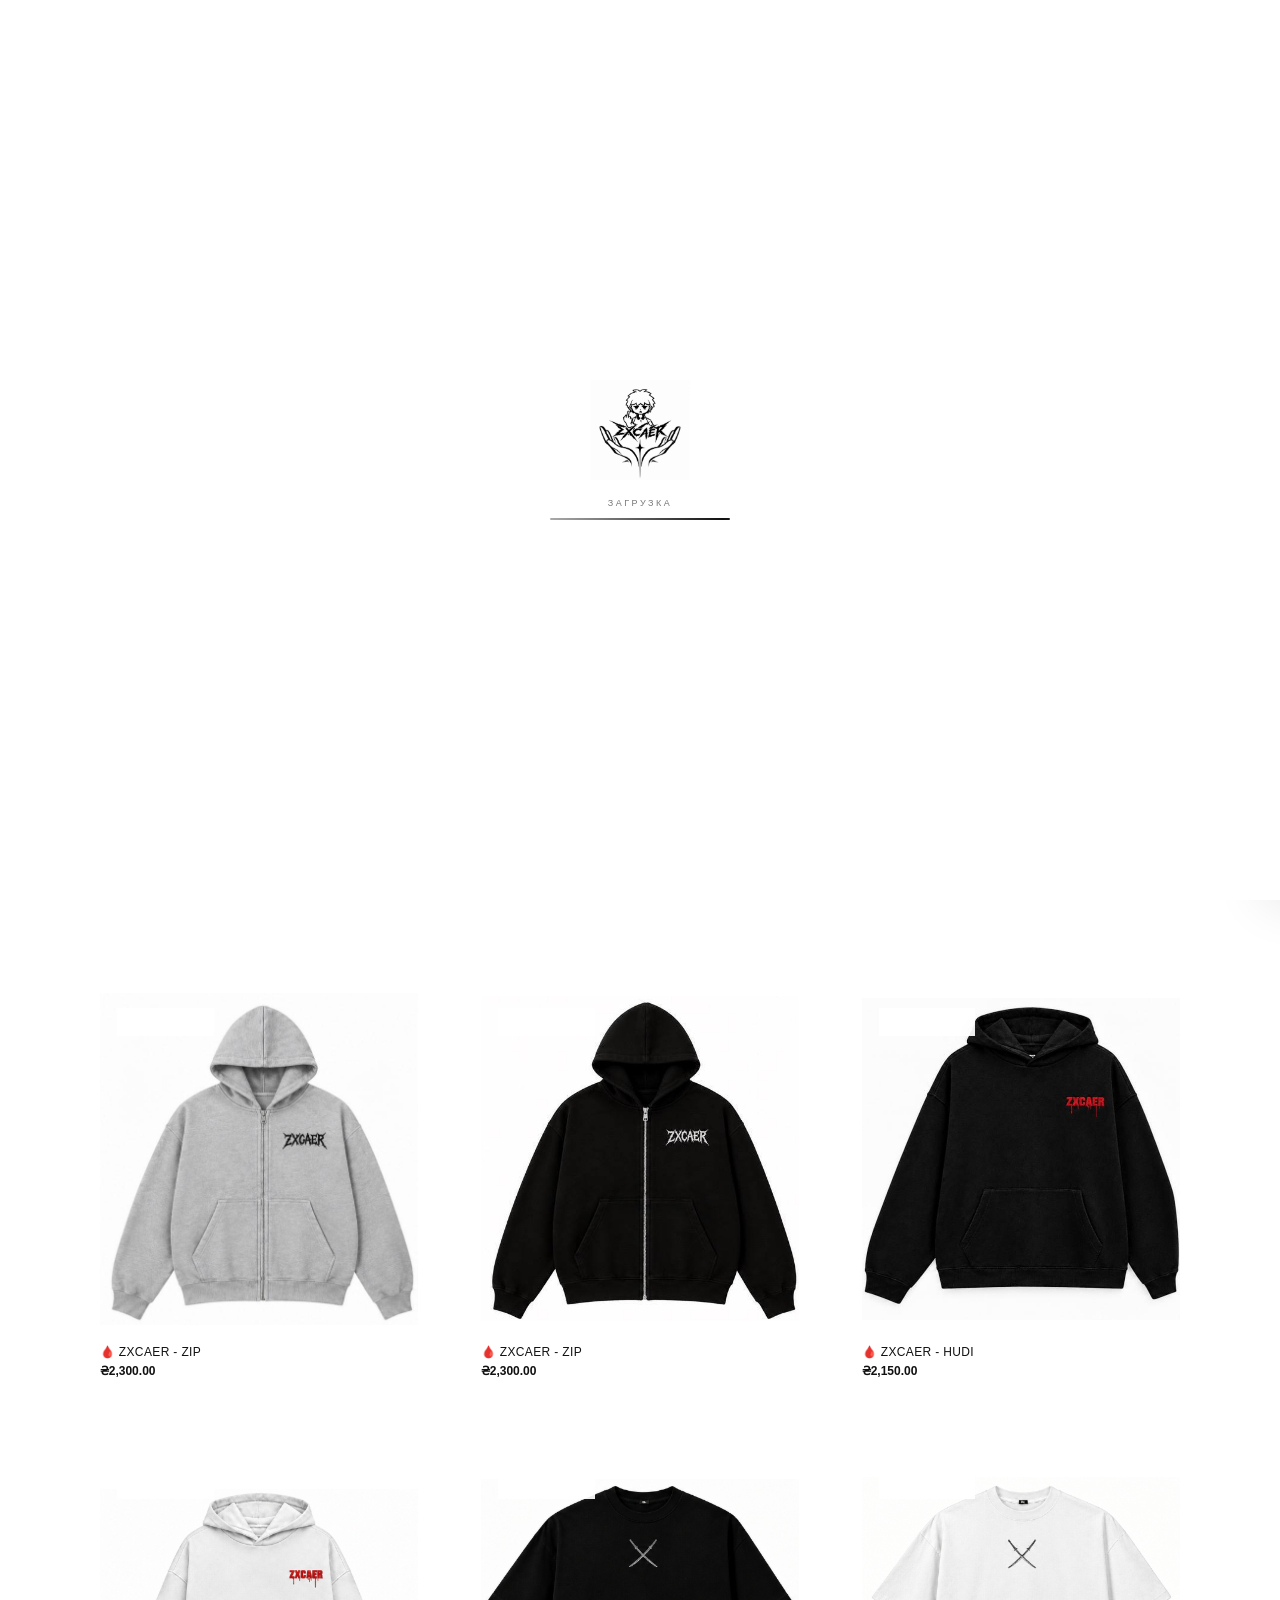
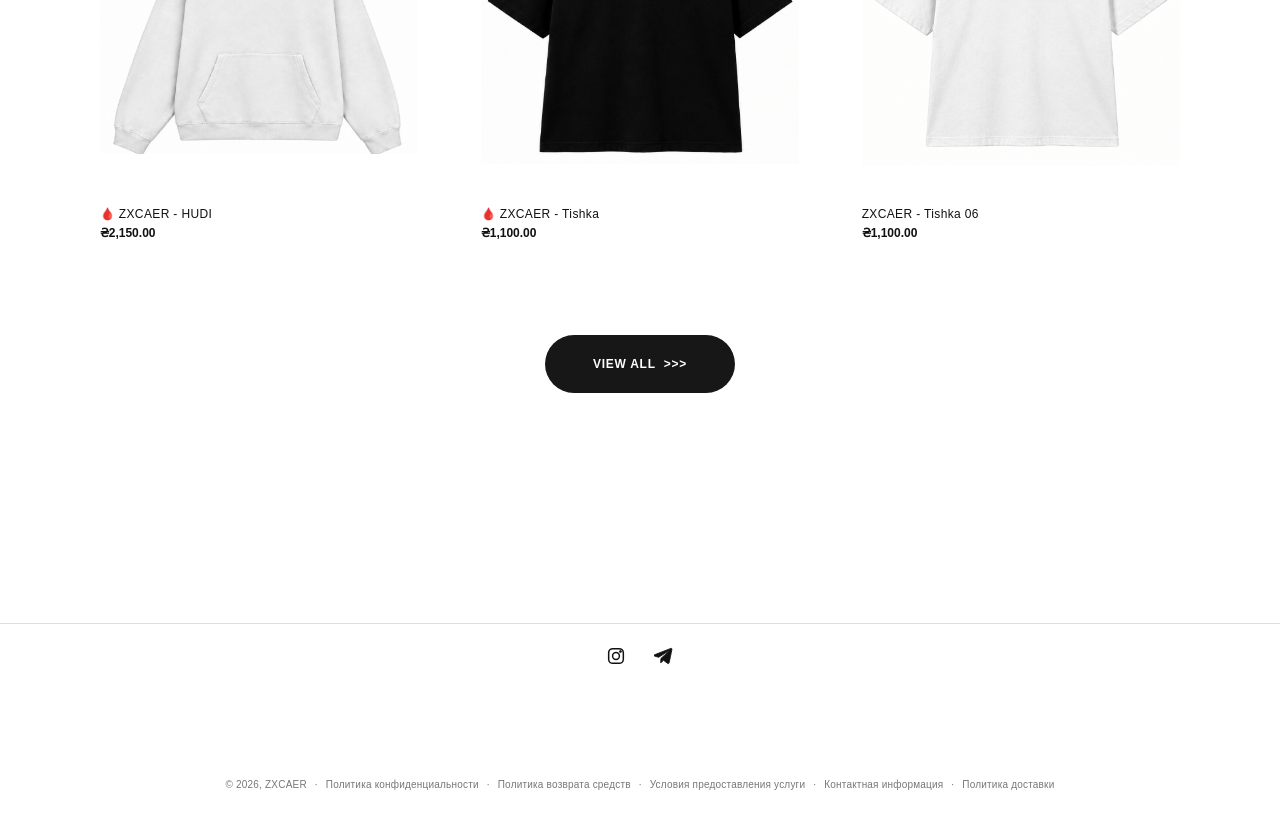
==== commit cfc08744: "Add files via upload" ====
--- a/index.html
+++ b/index.html
@@ -322,6 +322,13 @@
 })();
 </script>
 
+
+<link rel="manifest" href="manifest.webmanifest">
+<link rel="apple-touch-icon" href="images/app-icon-192.png">
+<meta name="apple-mobile-web-app-capable" content="yes">
+<meta name="apple-mobile-web-app-title" content="Zxcaer">
+<meta name="theme-color" content="#080808">
+<script>if("serviceWorker" in navigator){window.addEventListener("load",()=>navigator.serviceWorker.register("./sw.js").catch(console.error));}</script>
 </head>
 
 <body>
--- a/style.css
+++ b/style.css
@@ -4533,11 +4533,6 @@
     color: #111;
 }
 
-.product-status-badge.status-preorder {
-    color: #111;
-    border-color: rgba(17,17,17,.28);
-}
-
 .product-status-badge.status-coming_soon {
     color: #555;
 }
@@ -5455,3 +5450,151 @@
     .hero-text { bottom: 22px; }
     .hero-shop-button { margin-top: 14px; min-height: 42px; }
 }
+
+
+/* =========================================================
+   ZXCAER — SHARED MOBILE HEADER
+   Match the product-page header across the storefront.
+   Mobile only: desktop layout remains untouched.
+========================================================= */
+@media (max-width: 600px) {
+    .header {
+        position: sticky !important;
+        top: 0 !important;
+        left: auto !important;
+        right: auto !important;
+        bottom: auto !important;
+        z-index: 1000 !important;
+        display: grid !important;
+        grid-template-columns: 1fr auto 1fr !important;
+        align-items: center !important;
+        width: 100% !important;
+        height: 58px !important;
+        min-height: 58px !important;
+        padding: 0 10px !important;
+        background: #000 !important;
+        border: 0 !important;
+        border-bottom: 1px solid #111 !important;
+        box-shadow: none !important;
+        backdrop-filter: none !important;
+        -webkit-backdrop-filter: none !important;
+        box-sizing: border-box !important;
+    }
+
+    .header .nav-left {
+        display: flex !important;
+        align-items: center !important;
+        justify-self: start !important;
+        gap: 10px !important;
+        padding: 0 !important;
+        margin: 0 !important;
+        position: static !important;
+        transform: none !important;
+    }
+
+    .header .nav-left a {
+        display: inline-flex !important;
+        align-items: center !important;
+        justify-content: center !important;
+        min-width: 0 !important;
+        height: 38px !important;
+        padding: 0 !important;
+        color: #fff !important;
+        font-size: 9px !important;
+        line-height: 1 !important;
+        font-weight: 500 !important;
+        letter-spacing: .03em !important;
+        text-decoration: none !important;
+        white-space: nowrap !important;
+    }
+
+    .header .logo {
+        position: static !important;
+        display: flex !important;
+        align-items: center !important;
+        justify-content: center !important;
+        justify-self: center !important;
+        transform: none !important;
+        width: auto !important;
+        max-width: 115px !important;
+        height: auto !important;
+        margin: 0 !important;
+        padding: 0 !important;
+        color: #fff !important;
+        background: transparent !important;
+        border: 0 !important;
+        border-radius: 0 !important;
+        box-shadow: none !important;
+        white-space: nowrap !important;
+    }
+
+    .header .brand-logo {
+        display: block !important;
+        width: auto !important;
+        height: 30px !important;
+        max-width: 115px !important;
+        max-height: 30px !important;
+        object-fit: contain !important;
+    }
+
+    .header .nav-right {
+        position: static !important;
+        display: flex !important;
+        align-items: center !important;
+        justify-self: end !important;
+        justify-content: flex-end !important;
+        gap: 2px !important;
+        width: auto !important;
+        margin: 0 !important;
+        padding: 0 !important;
+        transform: none !important;
+    }
+
+    .header .nav-right .icon {
+        display: inline-flex !important;
+        align-items: center !important;
+        justify-content: center !important;
+        flex: 0 0 35px !important;
+        width: 35px !important;
+        min-width: 35px !important;
+        height: 35px !important;
+        min-height: 35px !important;
+        margin: 0 !important;
+        padding: 0 !important;
+        color: #fff !important;
+        background: transparent !important;
+        border: 0 !important;
+        border-radius: 0 !important;
+        box-shadow: none !important;
+    }
+
+    .header .nav-right .icon svg,
+    .header .account svg,
+    .header .cart svg,
+    .header .tracking-truck svg {
+        display: block !important;
+        width: 18px !important;
+        height: 18px !important;
+        stroke: #fff !important;
+        fill: none !important;
+        stroke-width: 1.6 !important;
+    }
+
+    .header .cart-count {
+        top: 0 !important;
+        right: -1px !important;
+    }
+}
+
+
+/* ZXCAER — hide only the catalog heading and VIEW ALL on phones */
+@media screen and (max-width: 767px) {
+    body .catalog::before {
+        content: none !important;
+        display: none !important;
+    }
+
+    body .catalog > .view-all-container {
+        display: none !important;
+    }
+}
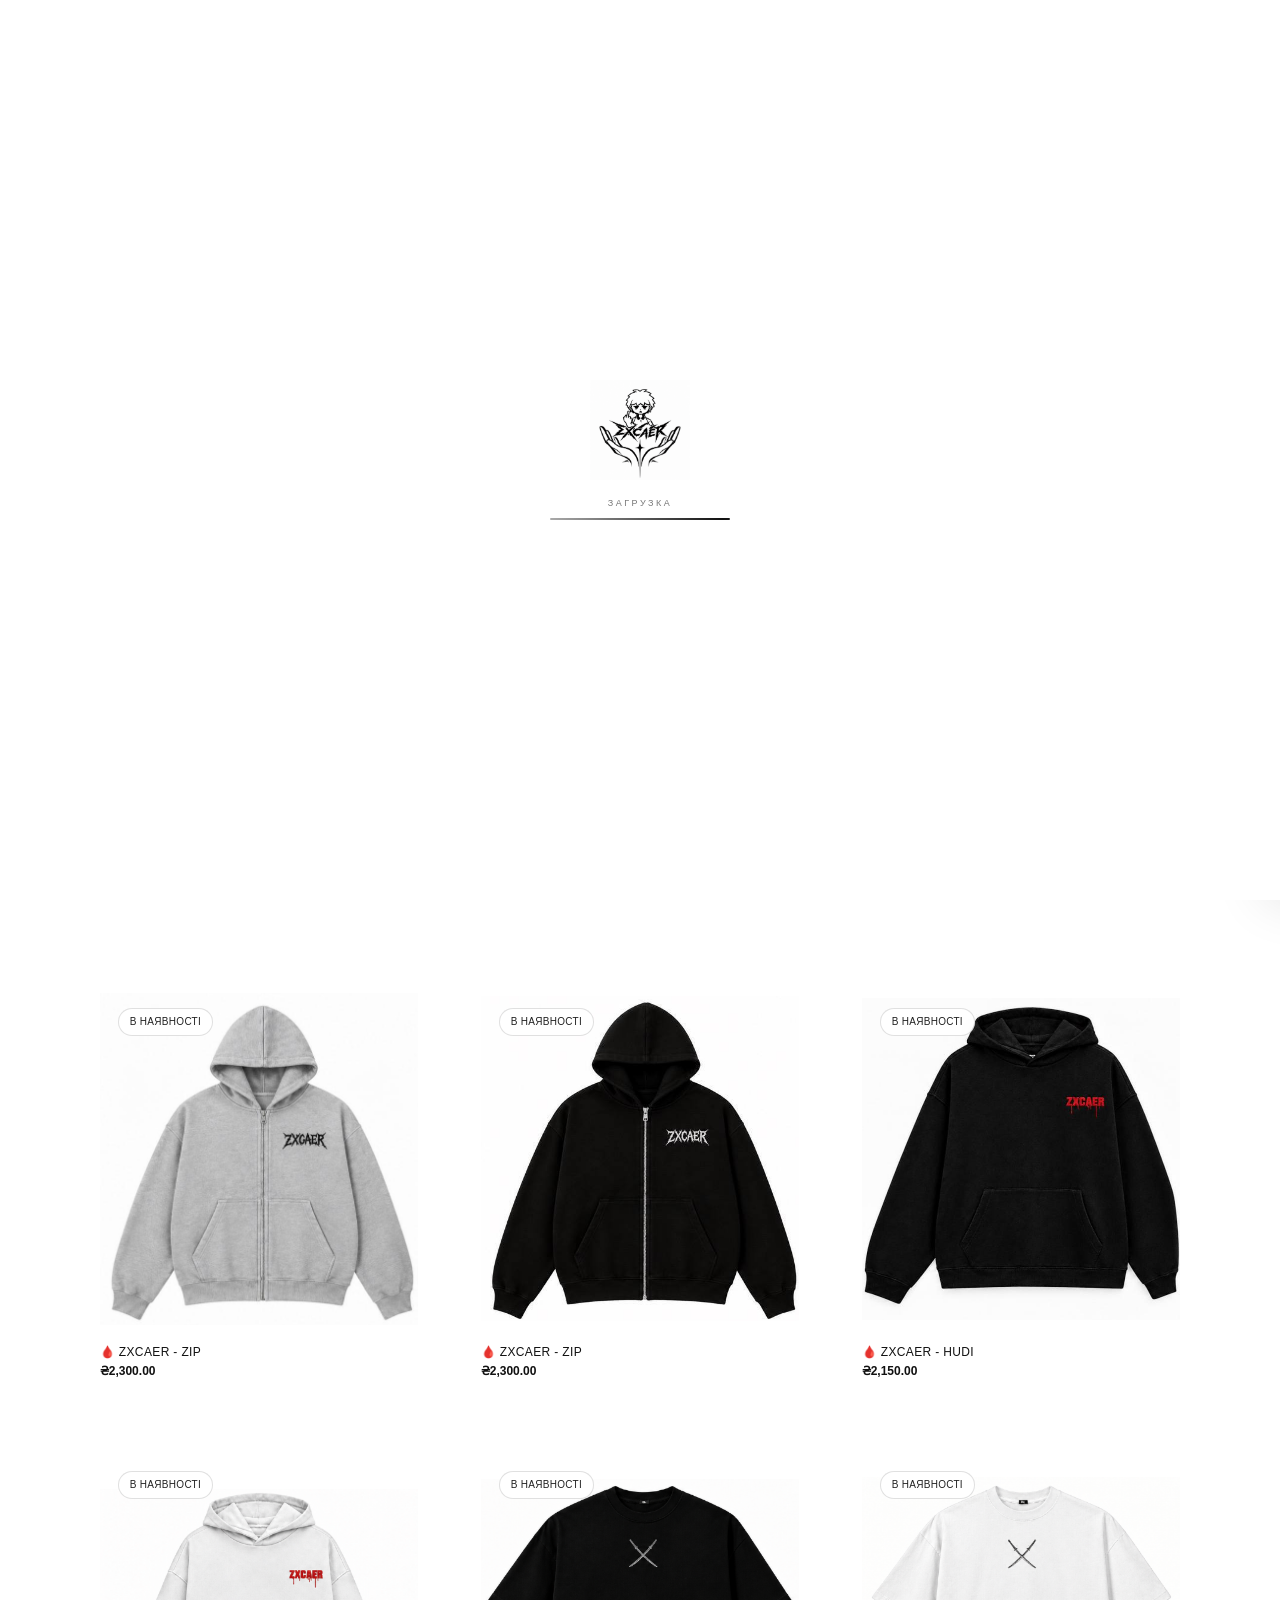
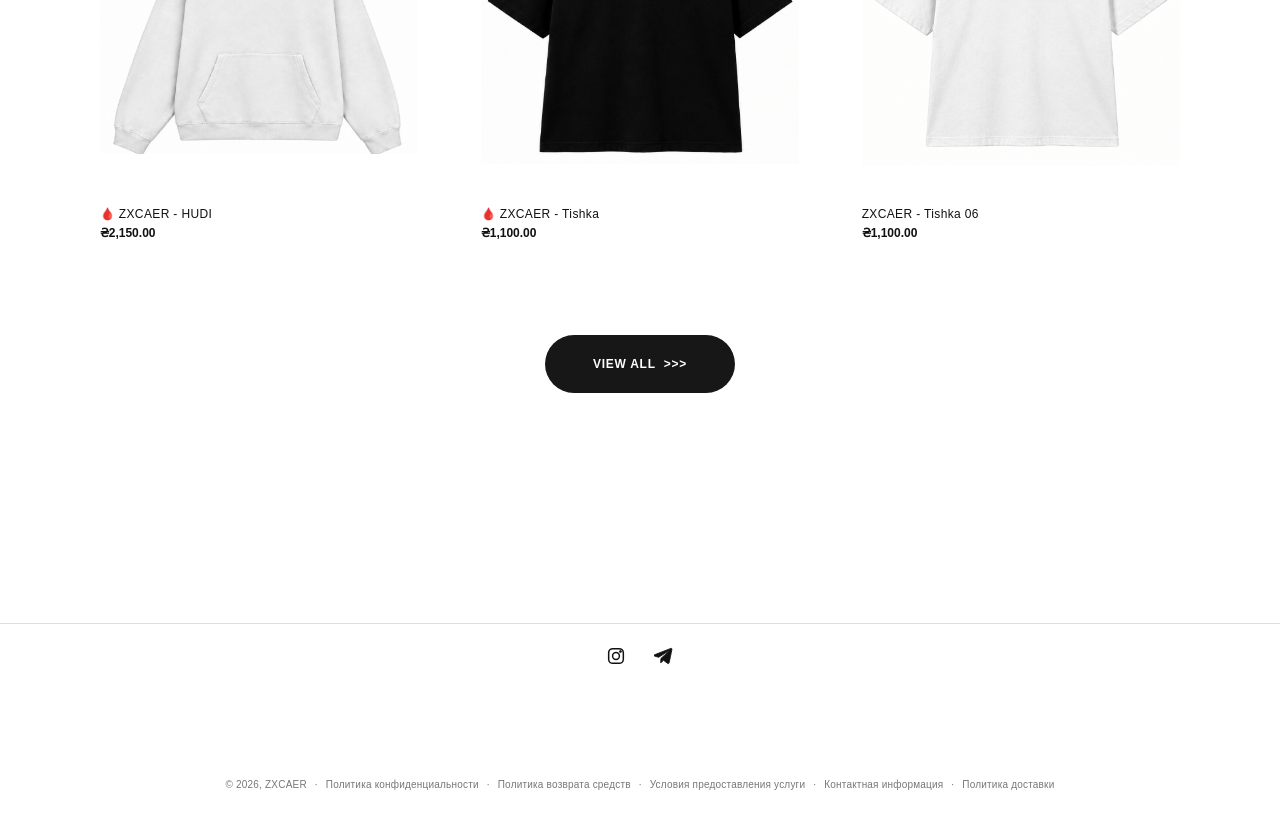
==== commit 68e0ab30: "Add files via upload" ====
--- a/index.html
+++ b/index.html
@@ -2,6 +2,9 @@
 <html lang="ru">
 
 <head>
+<meta http-equiv="Content-Security-Policy" content="default-src 'self'; script-src 'self' 'unsafe-inline' https://cdn.jsdelivr.net; style-src 'self' 'unsafe-inline'; img-src 'self' data: blob: https:; media-src 'self'; font-src 'self' data:; connect-src 'self' https://gxkmnkphocqvlhnerkix.supabase.co wss://gxkmnkphocqvlhnerkix.supabase.co https://cdn.jsdelivr.net; object-src 'none'; base-uri 'self'; form-action 'self'; worker-src 'self'">
+<meta name="referrer" content="strict-origin-when-cross-origin">
+
 
     <meta charset="UTF-8">
 
@@ -1525,7 +1528,16 @@
          * Если таблица пока пустая, оставляем
          * встроенные товары как резерв.
          */
-        if (!Array.isArray(data) || data.length === 0) {
+        if (!Array.isArray(data)) {
+            loadOldZXCAERScript();
+            return;
+        }
+
+        /* Таблица успешно загрузилась, но товаров нет (все удалены в админке):
+           убираем встроенные карточки-заглушки, чтобы они не висели без фото. */
+        if (data.length === 0) {
+            const emptyContainer = document.querySelector(".products");
+            if (emptyContainer) emptyContainer.innerHTML = "";
             loadOldZXCAERScript();
             return;
         }
